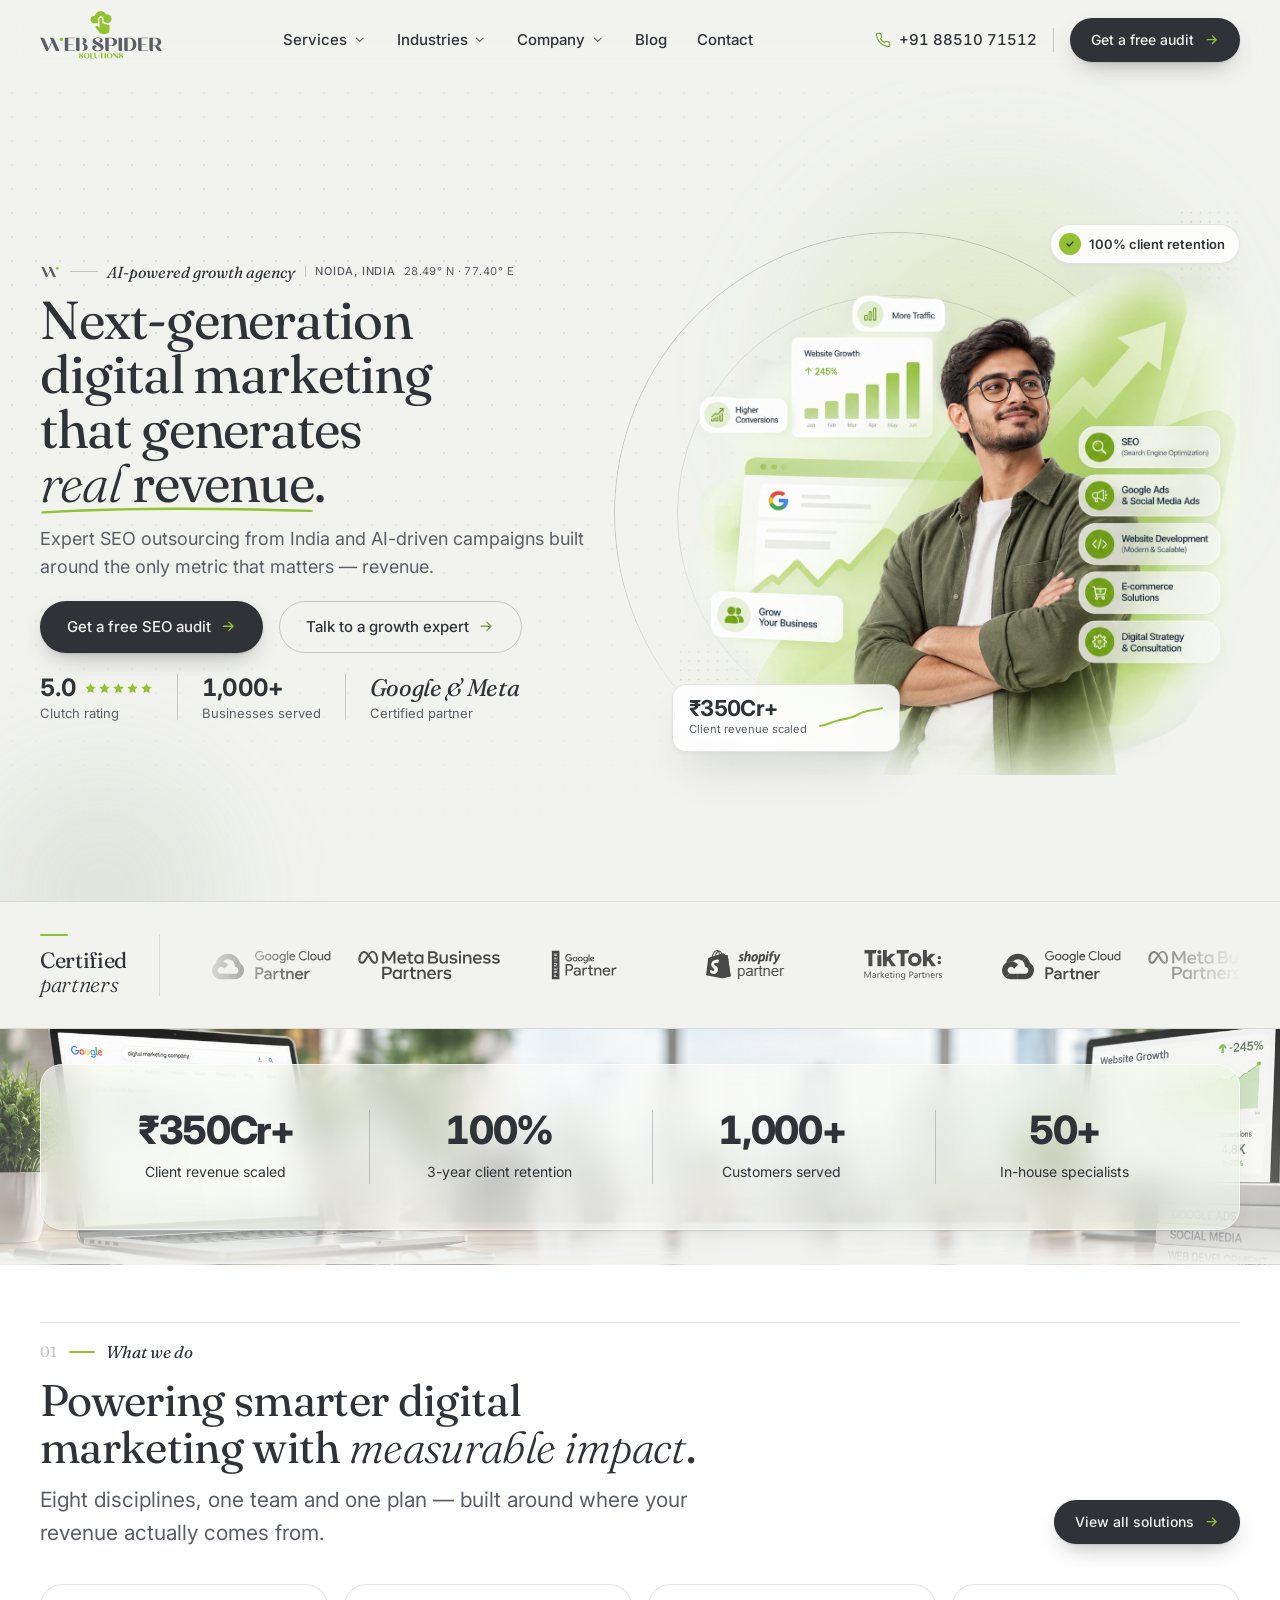
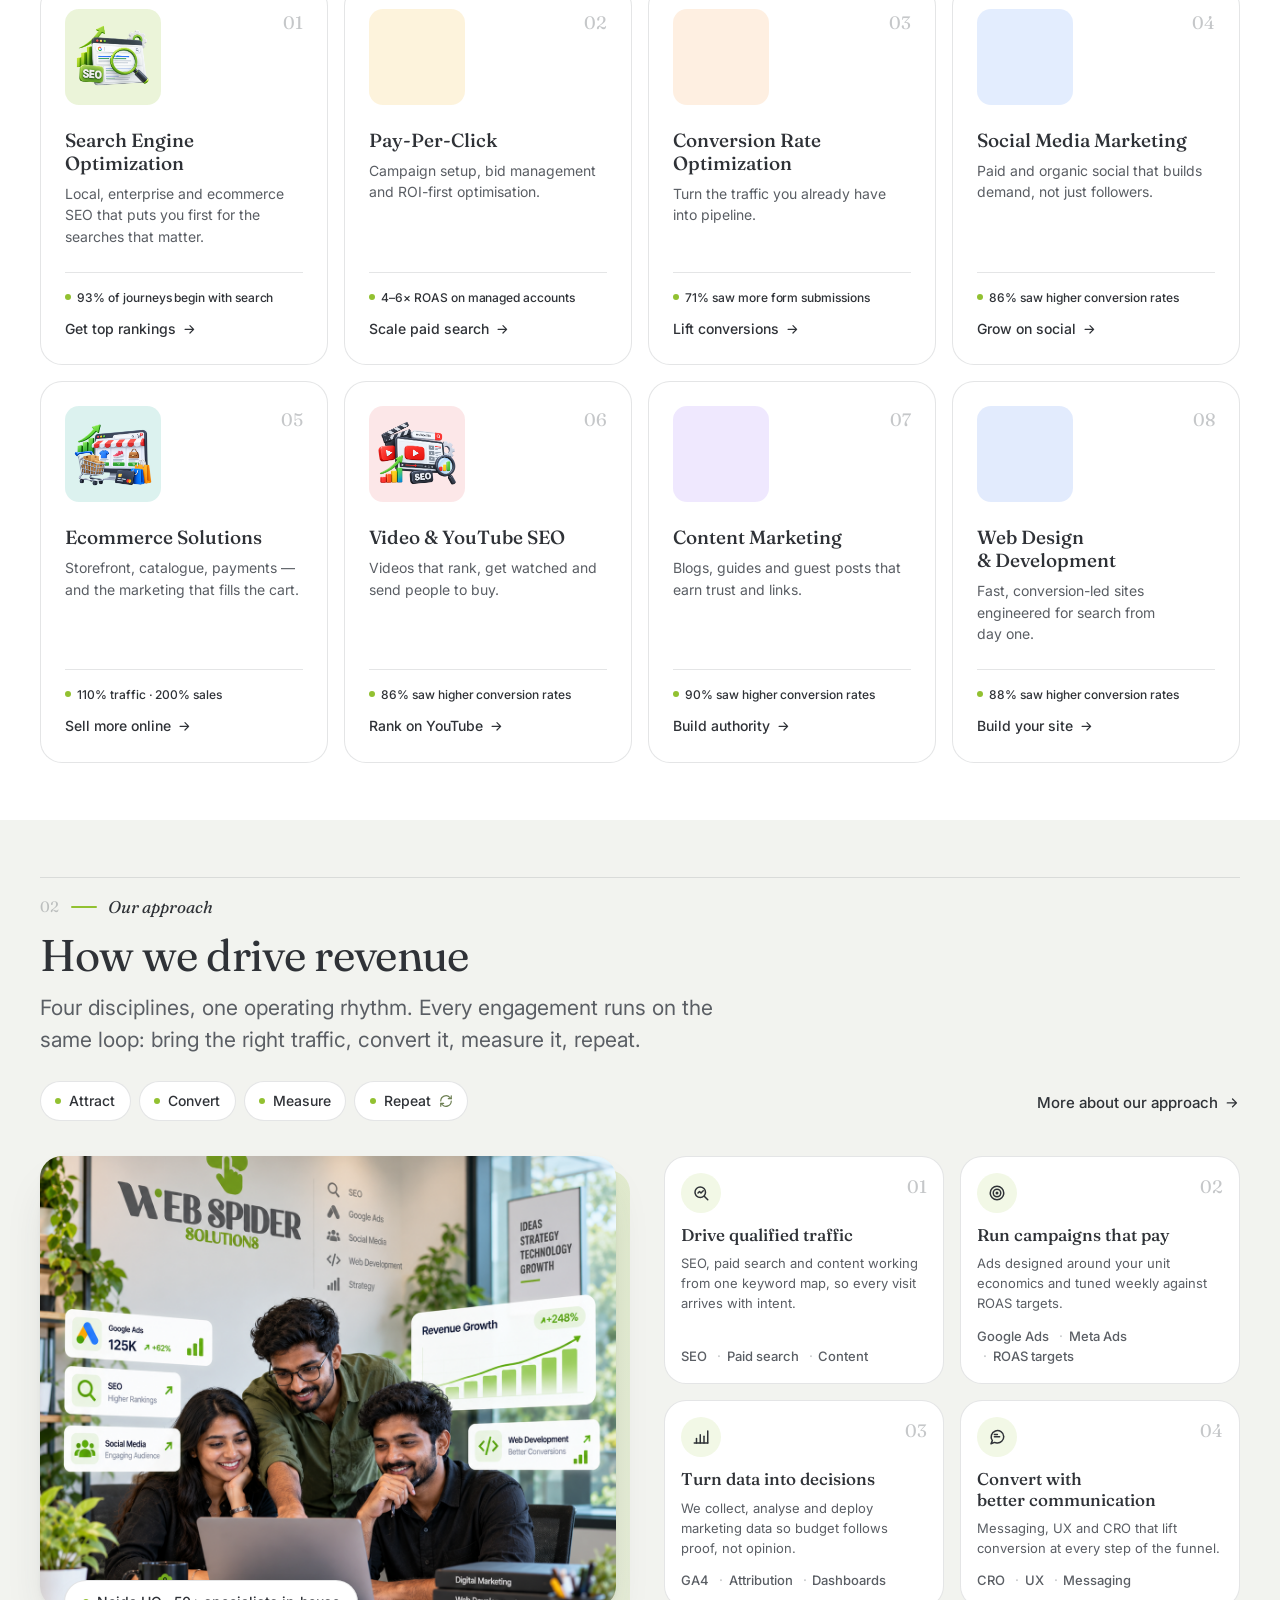
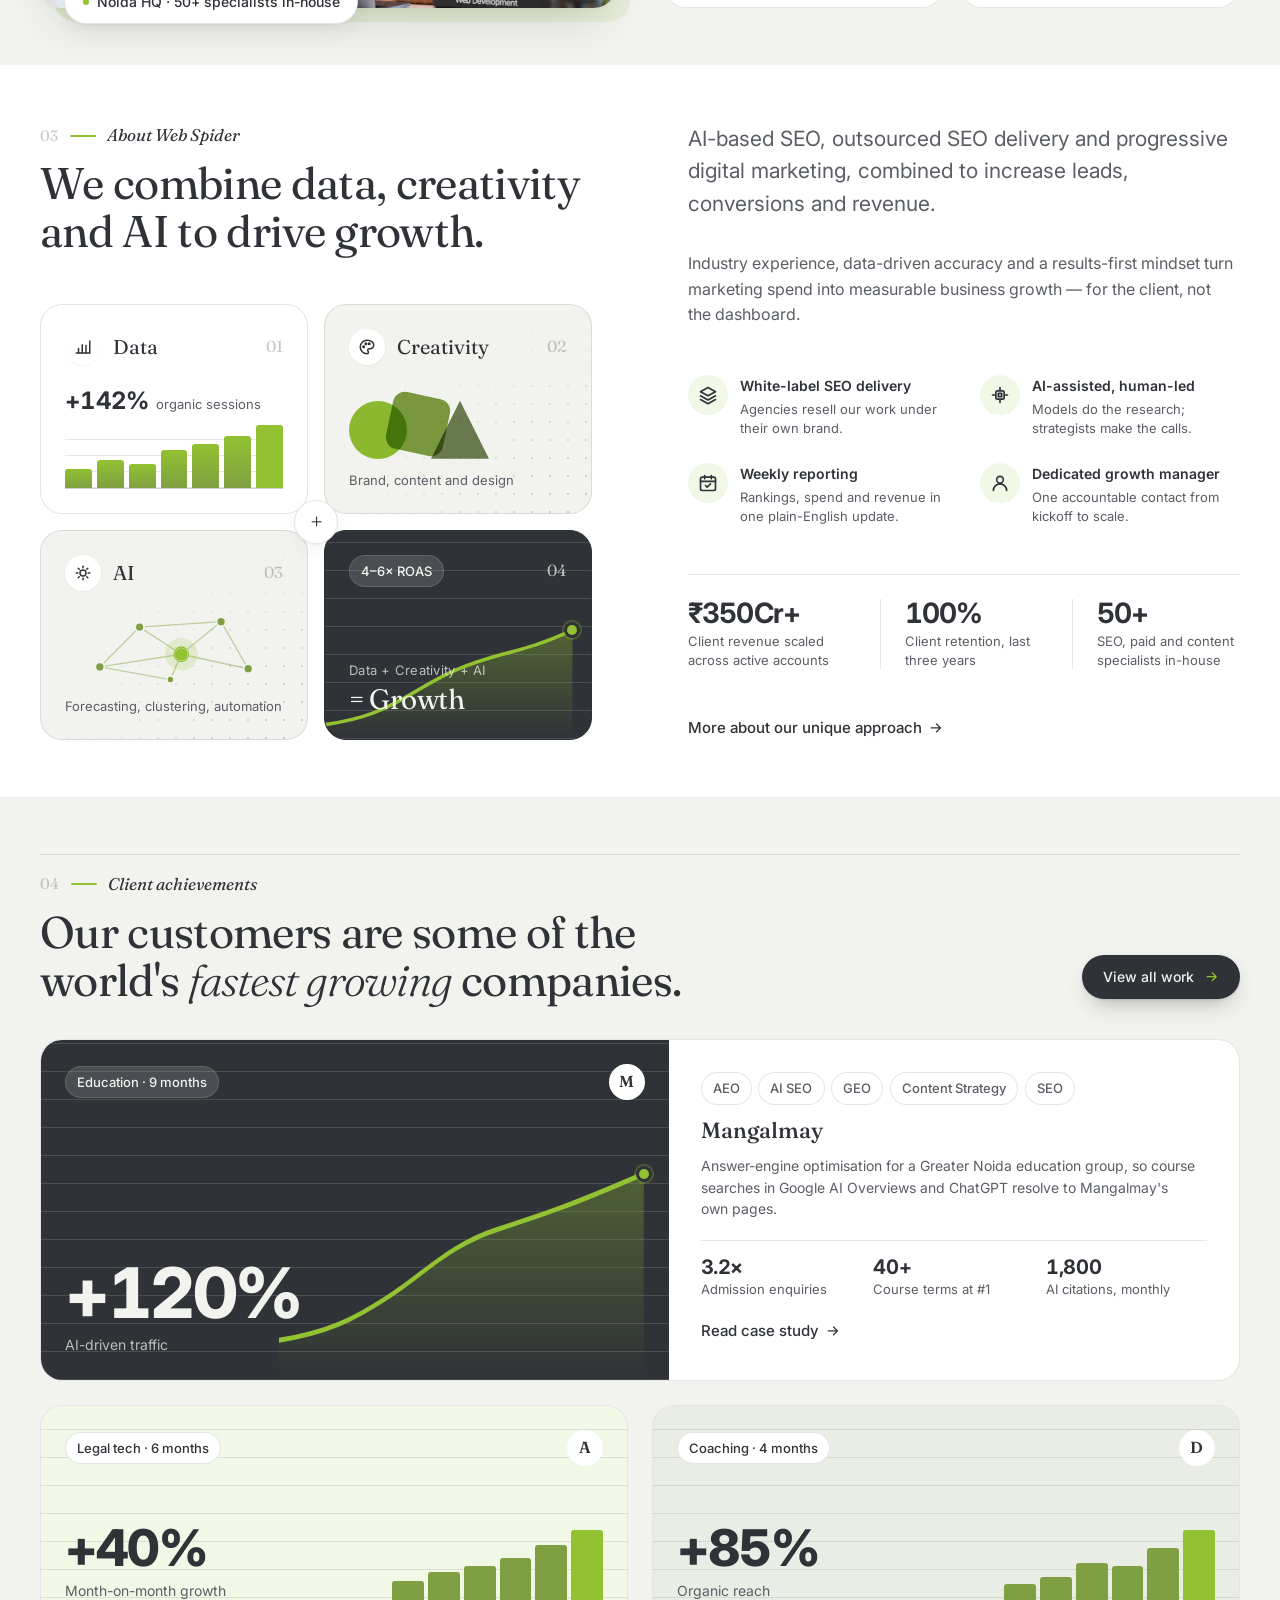
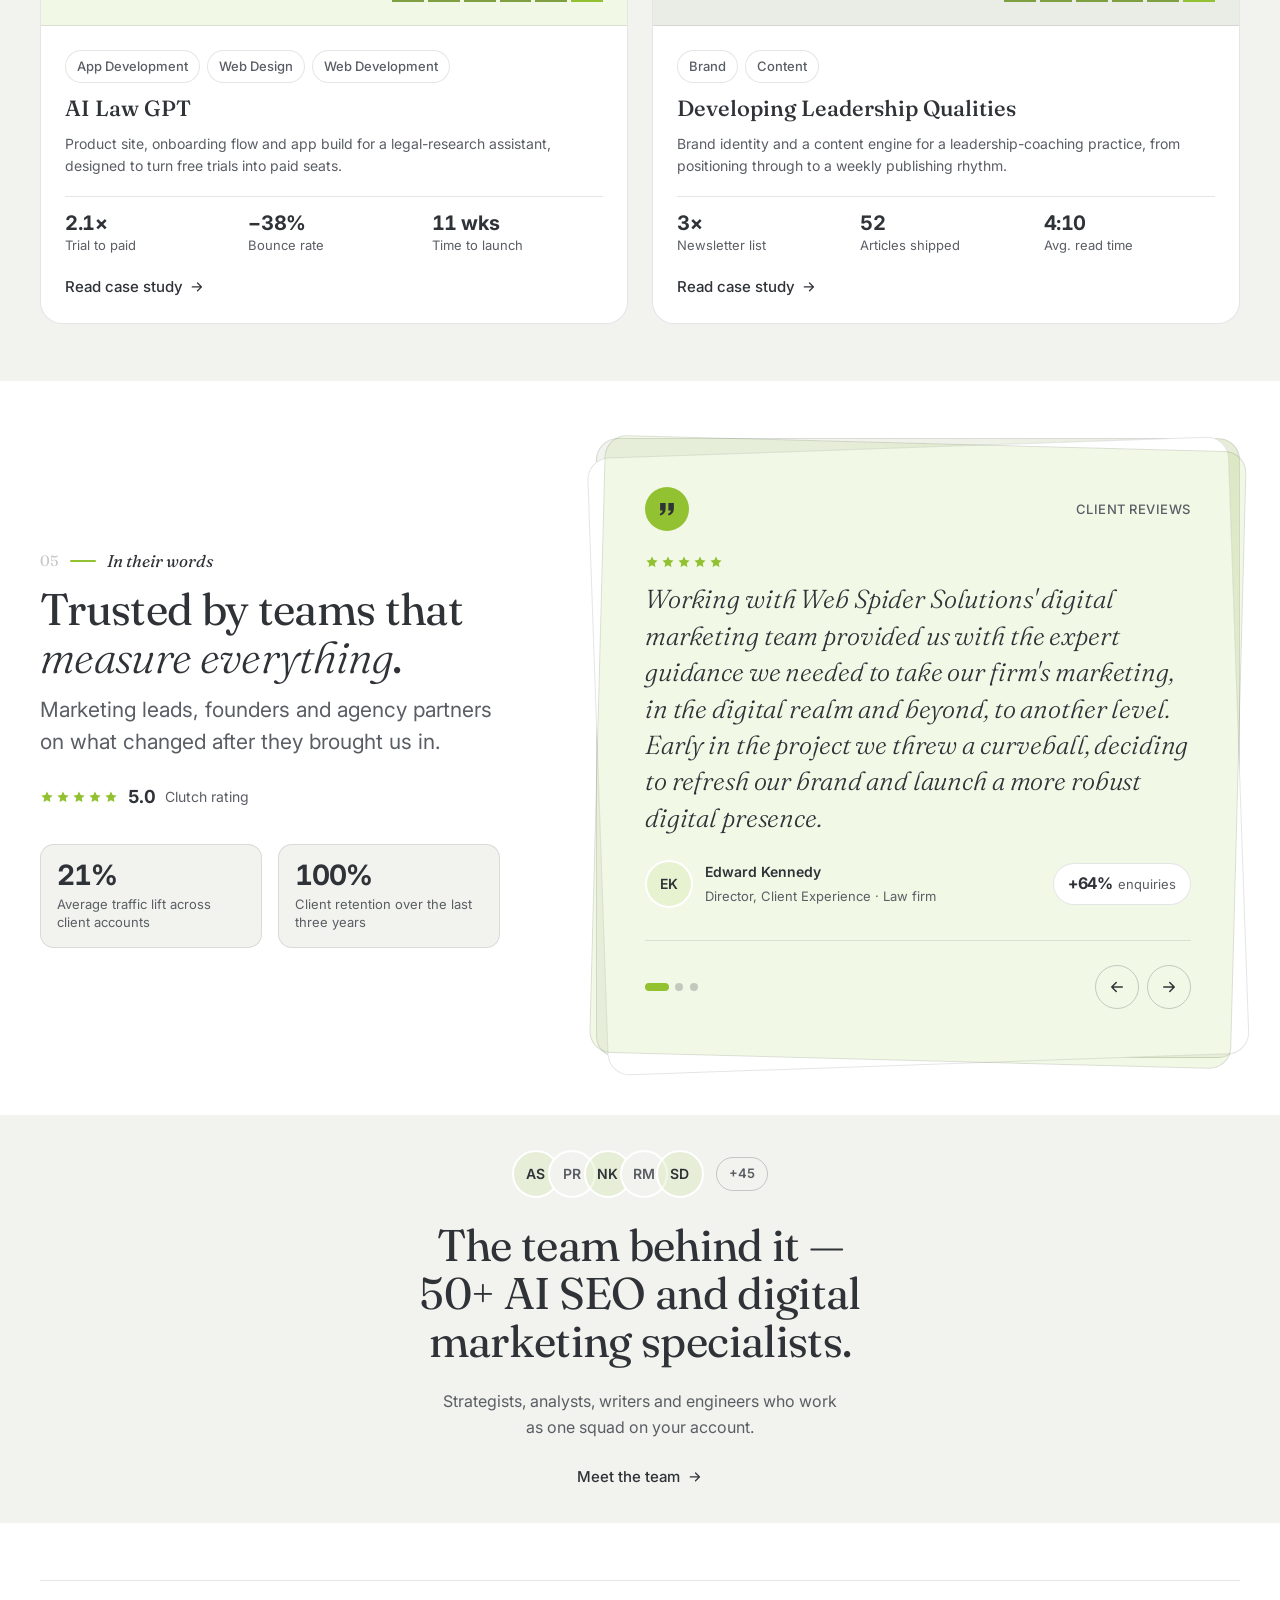
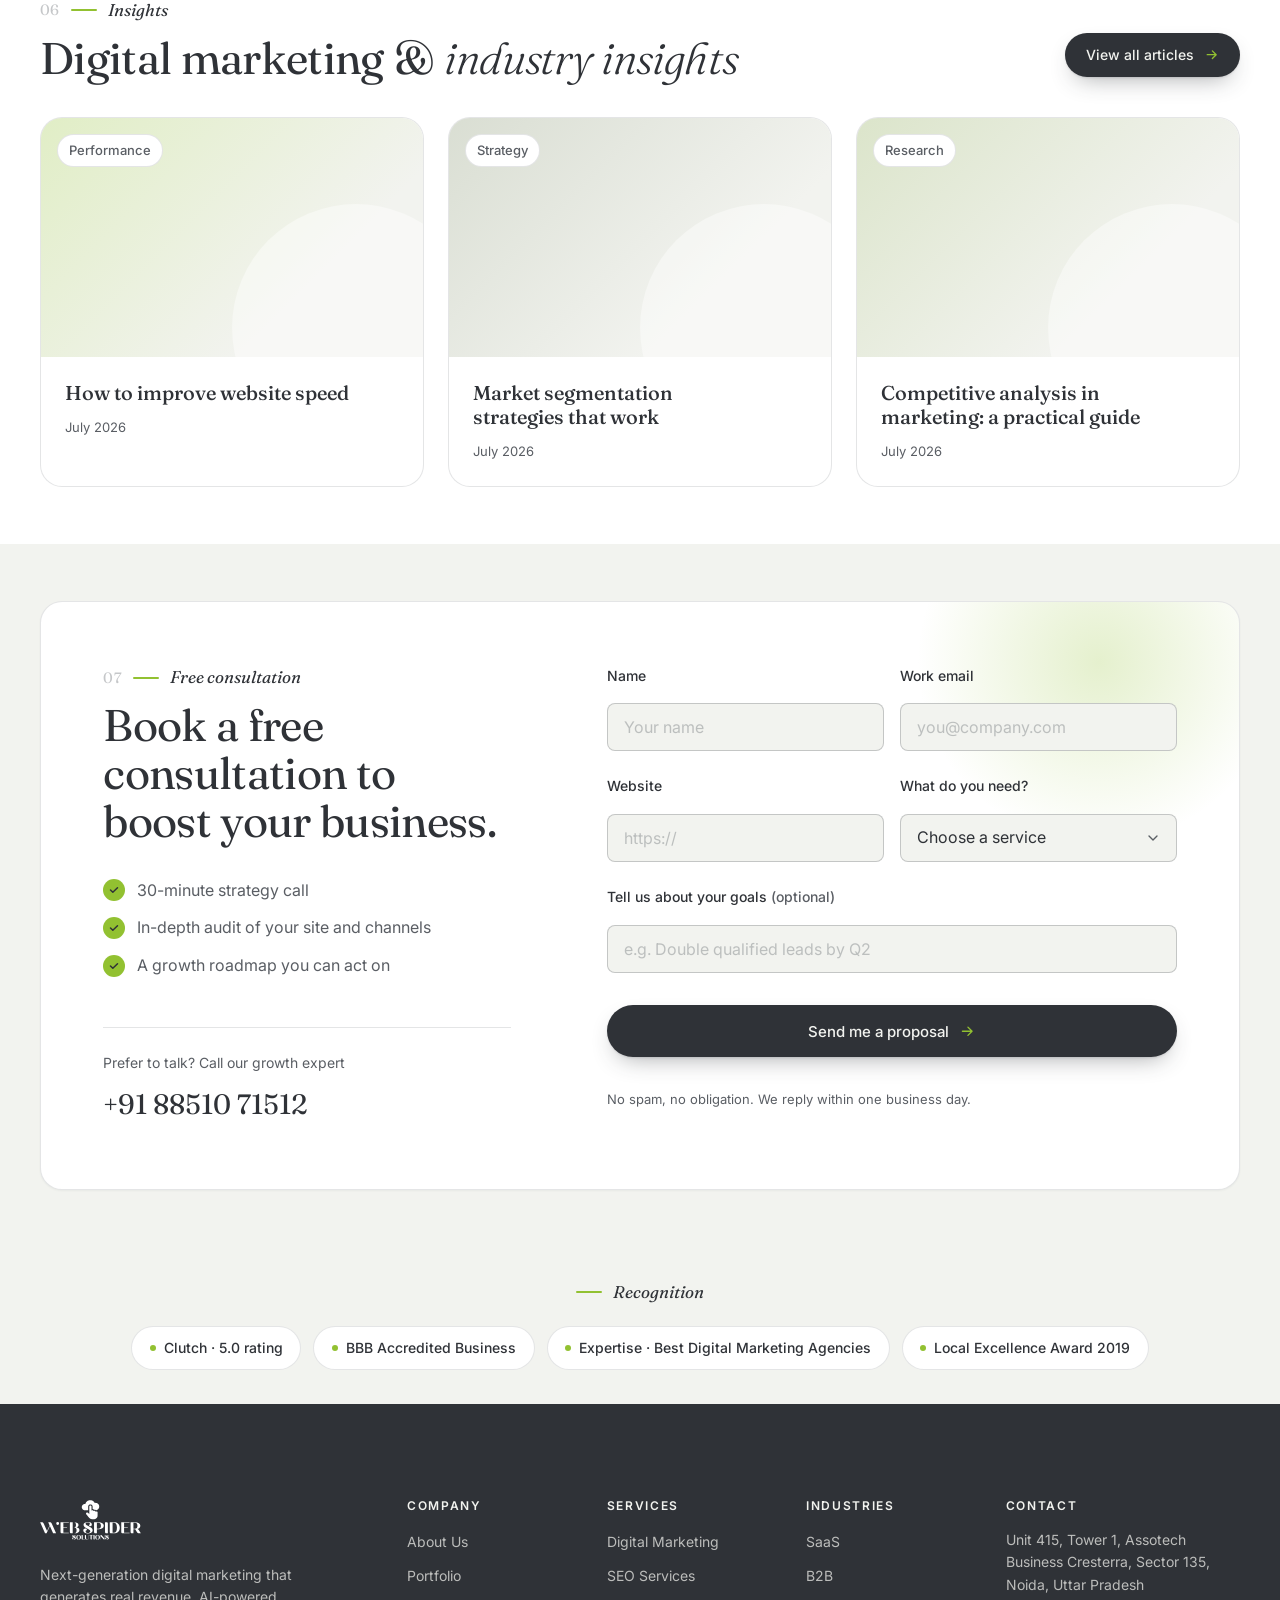
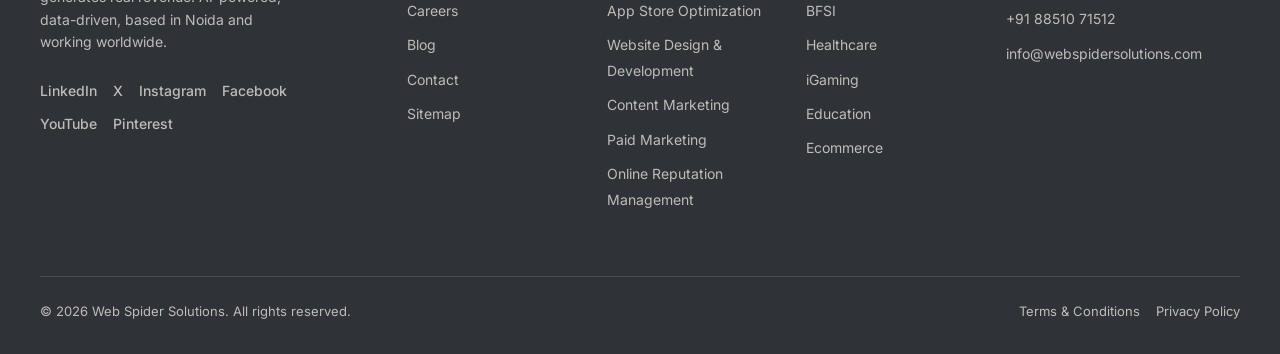
==== index.html @ edf44ae9 "Redesign the testimonials with a rating column and a stacked quote card Co-Authored-By: Claude Fable" ====
<!DOCTYPE html>
<html lang="en" class="no-js">
<head>
  <meta charset="utf-8">
  <meta name="viewport" content="width=device-width, initial-scale=1">
  <title>Web Spider Solutions — Next-Generation Digital Marketing That Generates Real Revenue</title>
  <meta name="description" content="AI-powered digital marketing agency in Noida, India. Enterprise SEO outsourcing, PPC, CRO and content marketing built to generate real revenue.">
  <meta name="theme-color" content="#f2f3ef">
  <link rel="icon" type="image/svg+xml" href="assets/img/favicon.svg">
  <link rel="icon" type="image/png" sizes="512x512" href="assets/img/logo/icon-512.png">
  <link rel="preconnect" href="https://fonts.googleapis.com">
  <link rel="preconnect" href="https://fonts.gstatic.com" crossorigin>
  <link href="https://fonts.googleapis.com/css2?family=Fraunces:ital,opsz,wght@0,9..144,300..600;1,9..144,300..600&family=Inter:wght@400;500;600;700;800&display=swap" rel="stylesheet">
  <link rel="stylesheet" href="assets/css/tokens.css">
  <link rel="stylesheet" href="assets/css/base.css">
  <link rel="stylesheet" href="assets/css/components.css">
  <link rel="stylesheet" href="assets/css/home.css">
  <script>document.documentElement.classList.remove('no-js');</script>
</head>
<body>
  <a class="skip-link" href="#main">Skip to content</a>

  <!-- ======================================================= Header -->
  <header class="site-header">
    <div class="container container--wide site-header__inner">
      <a class="site-header__logo" href="index.html" aria-label="Web Spider Solutions — home">
        <img src="assets/img/logo/logo-full-trimmed.svg" alt="Web Spider Solutions" width="122" height="48">
      </a>

      <nav class="site-nav" aria-label="Primary">
        <ul class="site-nav__list">
          <li class="site-nav__item has-menu has-menu--mega">
            <button class="site-nav__trigger" type="button" aria-expanded="false" aria-controls="menu-services">
              Services
              <svg viewBox="0 0 24 24" fill="none" stroke="currentColor" stroke-width="2" stroke-linecap="round" stroke-linejoin="round" aria-hidden="true"><path d="m6 9 6 6 6-6"/></svg>
            </button>
            <div class="menu menu--mega" id="menu-services">
              <div class="menu__panel">
                <div class="menu__grid">
                  <div class="menu__group">
                    <a class="menu__title" href="#">SEO Services</a>
                    <p class="menu__desc">Rank for the searches that turn into revenue.</p>
                    <ul>
                      <li><a href="#">Enterprise SEO</a></li>
                      <li><a href="#">Ecommerce SEO</a></li>
                      <li><a href="#">AI SEO &amp; GEO</a></li>
                      <li><a href="#">Local SEO</a></li>
                      <li><a href="#">Online Reputation Management</a></li>
                    </ul>
                  </div>
                  <div class="menu__group">
                    <a class="menu__title" href="#">Paid Marketing</a>
                    <p class="menu__desc">Campaigns tuned weekly against ROAS targets.</p>
                    <ul>
                      <li><a href="#">PPC Management</a></li>
                      <li><a href="#">Remarketing</a></li>
                      <li><a href="#">Mobile Ads</a></li>
                      <li><a href="#">Amazon Ads</a></li>
                    </ul>
                  </div>
                  <div class="menu__group">
                    <a class="menu__title" href="#">Digital Marketing</a>
                    <p class="menu__desc">Every channel, one growth plan.</p>
                    <ul>
                      <li><a href="#">Social Media Marketing</a></li>
                      <li><a href="#">YouTube Marketing</a></li>
                      <li><a href="#">Ecommerce Marketing</a></li>
                      <li><a href="#">Affiliate Marketing</a></li>
                      <li><a href="#">Email Marketing</a></li>
                    </ul>
                  </div>
                  <div class="menu__group">
                    <a class="menu__title" href="#">Content Marketing</a>
                    <p class="menu__desc">Content that earns trust, links and rankings.</p>
                    <ul>
                      <li><a href="#">Content Strategy</a></li>
                      <li><a href="#">Blog &amp; Guest Posting</a></li>
                      <li><a href="#">Infographics</a></li>
                    </ul>
                  </div>
                  <div class="menu__group">
                    <a class="menu__title" href="#">Design &amp; Development</a>
                    <p class="menu__desc">Fast, conversion-led sites and apps.</p>
                    <ul>
                      <li><a href="#">Website Design</a></li>
                      <li><a href="#">Web Development</a></li>
                      <li><a href="#">Ecommerce Development</a></li>
                      <li><a href="#">App Development</a></li>
                    </ul>
                  </div>
                  <div class="menu__group">
                    <a class="menu__title" href="#">App Marketing</a>
                    <p class="menu__desc">Get found and installed on the stores.</p>
                    <ul>
                      <li><a href="#">App Store Optimization</a></li>
                      <li><a href="#">App Install Campaigns</a></li>
                    </ul>
                  </div>
                </div>
              </div>
            </div>
          </li>

          <li class="site-nav__item has-menu">
            <button class="site-nav__trigger" type="button" aria-expanded="false" aria-controls="menu-industries">
              Industries
              <svg viewBox="0 0 24 24" fill="none" stroke="currentColor" stroke-width="2" stroke-linecap="round" stroke-linejoin="round" aria-hidden="true"><path d="m6 9 6 6 6-6"/></svg>
            </button>
            <div class="menu" id="menu-industries">
              <div class="menu__panel">
                <ul class="menu__list">
                  <li><a href="#">SaaS</a></li>
                  <li><a href="#">B2B</a></li>
                  <li><a href="#">BFSI</a></li>
                  <li><a href="#">Healthcare</a></li>
                  <li><a href="#">iGaming</a></li>
                  <li><a href="#">Education</a></li>
                  <li><a href="#">Law</a></li>
                </ul>
              </div>
            </div>
          </li>

          <li class="site-nav__item has-menu">
            <button class="site-nav__trigger" type="button" aria-expanded="false" aria-controls="menu-company">
              Company
              <svg viewBox="0 0 24 24" fill="none" stroke="currentColor" stroke-width="2" stroke-linecap="round" stroke-linejoin="round" aria-hidden="true"><path d="m6 9 6 6 6-6"/></svg>
            </button>
            <div class="menu" id="menu-company">
              <div class="menu__panel">
                <ul class="menu__list">
                  <li><a href="#">About Us</a></li>
                  <li><a href="#">Portfolio</a></li>
                  <li><a href="#">Careers</a></li>
                </ul>
              </div>
            </div>
          </li>

          <li class="site-nav__item"><a class="site-nav__link" href="#insights">Blog</a></li>
          <li class="site-nav__item"><a class="site-nav__link" href="#contact">Contact</a></li>
        </ul>
      </nav>

      <div class="site-header__actions">
        <a class="site-header__phone" href="tel:+918851071512">
          <svg viewBox="0 0 24 24" fill="none" stroke="currentColor" stroke-width="1.75" stroke-linecap="round" stroke-linejoin="round" aria-hidden="true"><path d="M22 16.92v3a2 2 0 0 1-2.18 2 19.79 19.79 0 0 1-8.63-3.07 19.5 19.5 0 0 1-6-6 19.79 19.79 0 0 1-3.07-8.67A2 2 0 0 1 4.11 2h3a2 2 0 0 1 2 1.72c.13.96.37 1.9.72 2.81a2 2 0 0 1-.45 2.11L8.09 9.91a16 16 0 0 0 6 6l1.27-1.27a2 2 0 0 1 2.11-.45c.91.35 1.85.59 2.81.72A2 2 0 0 1 22 16.92z"/></svg>
          <span>+91 88510 71512</span>
        </a>
        <a class="btn btn--primary btn--sm site-header__cta" href="#contact">
          Get a free audit
          <svg viewBox="0 0 24 24" fill="none" stroke="currentColor" stroke-width="2" stroke-linecap="round" stroke-linejoin="round" aria-hidden="true"><path d="M5 12h14M13 6l6 6-6 6"/></svg>
        </a>
        <button class="nav-toggle" type="button" aria-expanded="false" aria-controls="mobile-nav" aria-label="Open menu">
          <span class="nav-toggle__bar"></span>
          <span class="nav-toggle__bar"></span>
        </button>
      </div>
    </div>
  </header>

  <!-- Mobile navigation -->
  <div class="mobile-nav" id="mobile-nav" hidden>
    <div class="mobile-nav__backdrop" data-nav-close></div>
    <div class="mobile-nav__panel" role="dialog" aria-modal="true" aria-label="Menu">
      <div class="mobile-nav__head">
        <img src="assets/img/logo/logo-full-trimmed.svg" alt="Web Spider Solutions" width="101" height="40">
        <button class="icon-btn" type="button" aria-label="Close menu" data-nav-close>
          <svg viewBox="0 0 24 24" fill="none" stroke="currentColor" stroke-width="2" stroke-linecap="round" aria-hidden="true"><path d="M6 6l12 12M18 6 6 18"/></svg>
        </button>
      </div>
      <nav aria-label="Mobile">
        <details class="mobile-nav__group">
          <summary class="mobile-nav__summary">Services <svg viewBox="0 0 24 24" fill="none" stroke="currentColor" stroke-width="2" stroke-linecap="round" stroke-linejoin="round" aria-hidden="true"><path d="m6 9 6 6 6-6"/></svg></summary>
          <ul>
            <li><a href="#">SEO Services</a></li>
            <li><a href="#">Paid Marketing</a></li>
            <li><a href="#">Digital Marketing</a></li>
            <li><a href="#">Content Marketing</a></li>
            <li><a href="#">Design &amp; Development</a></li>
            <li><a href="#">App Marketing</a></li>
          </ul>
        </details>
        <details class="mobile-nav__group">
          <summary class="mobile-nav__summary">Industries <svg viewBox="0 0 24 24" fill="none" stroke="currentColor" stroke-width="2" stroke-linecap="round" stroke-linejoin="round" aria-hidden="true"><path d="m6 9 6 6 6-6"/></svg></summary>
          <ul>
            <li><a href="#">SaaS</a></li>
            <li><a href="#">B2B</a></li>
            <li><a href="#">BFSI</a></li>
            <li><a href="#">Healthcare</a></li>
            <li><a href="#">iGaming</a></li>
            <li><a href="#">Education</a></li>
            <li><a href="#">Law</a></li>
          </ul>
        </details>
        <details class="mobile-nav__group">
          <summary class="mobile-nav__summary">Company <svg viewBox="0 0 24 24" fill="none" stroke="currentColor" stroke-width="2" stroke-linecap="round" stroke-linejoin="round" aria-hidden="true"><path d="m6 9 6 6 6-6"/></svg></summary>
          <ul>
            <li><a href="#">About Us</a></li>
            <li><a href="#">Portfolio</a></li>
            <li><a href="#">Careers</a></li>
          </ul>
        </details>
        <a class="mobile-nav__link" href="#insights" data-nav-close>Blog</a>
        <a class="mobile-nav__link" href="#contact" data-nav-close>Contact</a>
      </nav>
      <div class="mobile-nav__foot">
        <a class="btn btn--primary btn--block" href="#contact" data-nav-close>
          Get a free audit
          <svg viewBox="0 0 24 24" fill="none" stroke="currentColor" stroke-width="2" stroke-linecap="round" stroke-linejoin="round" aria-hidden="true"><path d="M5 12h14M13 6l6 6-6 6"/></svg>
        </a>
        <a class="mobile-nav__phone" href="tel:+918851071512">+91 88510 71512</a>
      </div>
    </div>
  </div>

  <main id="main">

    <!-- ======================================================= Hero -->
    <section class="hero" aria-labelledby="hero-title">
      <div class="hero__bg" aria-hidden="true">
        <span class="hero__glow hero__glow--a"></span>
        <span class="hero__glow hero__glow--b"></span>
        <span class="hero__ring"></span>
      </div>

      <div class="container hero__grid">
        <div class="hero__content">
          <p class="hero__dateline reveal">
            <img class="hero__dateline-mark" src="assets/img/favicon.svg" alt="" width="20" height="20">
            <span class="hero__dateline-rule" aria-hidden="true"></span>
            <em>AI-powered growth agency</em>
            <span class="hero__dateline-meta">Noida, India <span class="hero__dateline-coords">28.49° N · 77.40° E</span></span>
          </p>
          <h1 class="hero__title reveal" id="hero-title" style="--i: 1">Next-generation digital marketing that generates <span class="hero__hl"><em>real</em> revenue<svg class="hero__underline" viewBox="0 0 220 14" preserveAspectRatio="none" aria-hidden="true"><path d="M3 10.5 C 60 3, 130 2.5, 217 8" fill="none" stroke="currentColor" stroke-width="4" stroke-linecap="round"/></svg></span>.</h1>
          <p class="lead hero__lead reveal" style="--i: 2">Expert SEO outsourcing from India and AI-driven campaigns built around the only metric that matters — revenue.</p>
          <div class="hero__actions reveal" style="--i: 3">
            <a class="btn btn--primary" href="#contact">
              Get a free SEO audit
              <svg viewBox="0 0 24 24" fill="none" stroke="currentColor" stroke-width="2" stroke-linecap="round" stroke-linejoin="round" aria-hidden="true"><path d="M5 12h14M13 6l6 6-6 6"/></svg>
            </a>
            <a class="btn btn--ghost" href="tel:+918851071512">
              Talk to a growth expert
              <svg viewBox="0 0 24 24" fill="none" stroke="currentColor" stroke-width="2" stroke-linecap="round" stroke-linejoin="round" aria-hidden="true"><path d="M5 12h14M13 6l6 6-6 6"/></svg>
            </a>
          </div>
          <dl class="hero__proof reveal" style="--i: 4">
            <div class="hero__proof-item">
              <dd>
                <span class="hero__proof-value">5.0</span>
                <span class="hero__stars" role="img" aria-label="Five out of five stars">
                  <svg viewBox="0 0 24 24" aria-hidden="true"><path d="M12 2.5l2.9 6 6.6.9-4.8 4.6 1.2 6.5L12 17.4l-5.9 3.1 1.2-6.5L2.5 9.4l6.6-.9z"/></svg>
                  <svg viewBox="0 0 24 24" aria-hidden="true"><path d="M12 2.5l2.9 6 6.6.9-4.8 4.6 1.2 6.5L12 17.4l-5.9 3.1 1.2-6.5L2.5 9.4l6.6-.9z"/></svg>
                  <svg viewBox="0 0 24 24" aria-hidden="true"><path d="M12 2.5l2.9 6 6.6.9-4.8 4.6 1.2 6.5L12 17.4l-5.9 3.1 1.2-6.5L2.5 9.4l6.6-.9z"/></svg>
                  <svg viewBox="0 0 24 24" aria-hidden="true"><path d="M12 2.5l2.9 6 6.6.9-4.8 4.6 1.2 6.5L12 17.4l-5.9 3.1 1.2-6.5L2.5 9.4l6.6-.9z"/></svg>
                  <svg viewBox="0 0 24 24" aria-hidden="true"><path d="M12 2.5l2.9 6 6.6.9-4.8 4.6 1.2 6.5L12 17.4l-5.9 3.1 1.2-6.5L2.5 9.4l6.6-.9z"/></svg>
                </span>
              </dd>
              <dt>Clutch rating</dt>
            </div>
            <div class="hero__proof-item">
              <dd><span class="hero__proof-value">1,000+</span></dd>
              <dt>Businesses served</dt>
            </div>
            <div class="hero__proof-item">
              <dd><span class="hero__proof-value hero__proof-value--text">Google &amp; Meta</span></dd>
              <dt>Certified partner</dt>
            </div>
          </dl>
        </div>

        <div class="hero__visual reveal" style="--i: 2">
          <div class="hero__stage">
            <img class="hero__image" src="assets/img/home/hero/hero-right-image.png" alt="A marketing specialist in front of growth charts and service cards: SEO, Google and social ads, website development, ecommerce and digital strategy" width="1254" height="1254" fetchpriority="high" decoding="async">
            <div class="hero__card hero__card--a" aria-hidden="true">
              <span class="hero__card-value">₹350Cr+</span>
              <span class="hero__card-label">Client revenue scaled</span>
              <svg class="hero__card-spark" viewBox="0 0 80 24" preserveAspectRatio="none"><path d="M1 20 C 12 19, 18 15, 26 14 S 42 12, 50 8 S 66 5, 79 2" fill="none" stroke="currentColor" stroke-width="2" stroke-linecap="round"/></svg>
            </div>
            <div class="hero__card hero__card--b" aria-hidden="true">
              <span class="hero__card-check"><svg viewBox="0 0 24 24" fill="none" stroke="currentColor" stroke-width="2.5" stroke-linecap="round" stroke-linejoin="round"><path d="m6 12 4 4 8-8"/></svg></span>
              <span>100% client retention</span>
            </div>
          </div>
        </div>
      </div>
    </section>

    <!-- ======================================================= Partners -->
    <section class="partners" aria-label="Certified partners">
      <div class="container partners__inner">
        <p class="partners__label">
          <span class="partners__rule" aria-hidden="true"></span>
          <span class="partners__title">Certified<br><em>partners</em></span>
        </p>
        <div class="marquee">
          <div class="marquee__track">
            <div class="marquee__item"><img class="partner-logo" src="assets/img/brands-logos/google-cloud-partner.png" alt="Google Cloud Partner" width="119" height="29" loading="lazy" decoding="async"></div>
            <div class="marquee__item"><img class="partner-logo" src="assets/img/brands-logos/meta-business-partner.png" alt="Meta Business Partners" width="142" height="30" loading="lazy" decoding="async"></div>
            <div class="marquee__item"><img class="partner-logo" src="assets/img/brands-logos/google-partner.png" alt="Google Partner" width="73" height="30" loading="lazy" decoding="async"></div>
            <div class="marquee__item"><img class="partner-logo" src="assets/img/brands-logos/shopify-partner.png" alt="Shopify Partner" width="79" height="30" loading="lazy" decoding="async"></div>
            <div class="marquee__item"><img class="partner-logo" src="assets/img/brands-logos/tiktok-partner.png" alt="TikTok Marketing Partner" width="78" height="30" loading="lazy" decoding="async"></div>
            <div class="marquee__item" aria-hidden="true"><img class="partner-logo" src="assets/img/brands-logos/google-cloud-partner.png" alt="" width="119" height="29" loading="lazy" decoding="async"></div>
            <div class="marquee__item" aria-hidden="true"><img class="partner-logo" src="assets/img/brands-logos/meta-business-partner.png" alt="" width="142" height="30" loading="lazy" decoding="async"></div>
            <div class="marquee__item" aria-hidden="true"><img class="partner-logo" src="assets/img/brands-logos/google-partner.png" alt="" width="73" height="30" loading="lazy" decoding="async"></div>
            <div class="marquee__item" aria-hidden="true"><img class="partner-logo" src="assets/img/brands-logos/shopify-partner.png" alt="" width="79" height="30" loading="lazy" decoding="async"></div>
            <div class="marquee__item" aria-hidden="true"><img class="partner-logo" src="assets/img/brands-logos/tiktok-partner.png" alt="" width="78" height="30" loading="lazy" decoding="async"></div>
            <div class="marquee__item" aria-hidden="true"><img class="partner-logo" src="assets/img/brands-logos/google-cloud-partner.png" alt="" width="119" height="29" loading="lazy" decoding="async"></div>
            <div class="marquee__item" aria-hidden="true"><img class="partner-logo" src="assets/img/brands-logos/meta-business-partner.png" alt="" width="142" height="30" loading="lazy" decoding="async"></div>
            <div class="marquee__item" aria-hidden="true"><img class="partner-logo" src="assets/img/brands-logos/google-partner.png" alt="" width="73" height="30" loading="lazy" decoding="async"></div>
            <div class="marquee__item" aria-hidden="true"><img class="partner-logo" src="assets/img/brands-logos/shopify-partner.png" alt="" width="79" height="30" loading="lazy" decoding="async"></div>
            <div class="marquee__item" aria-hidden="true"><img class="partner-logo" src="assets/img/brands-logos/tiktok-partner.png" alt="" width="78" height="30" loading="lazy" decoding="async"></div>
          </div>
        </div>
      </div>
    </section>

    <!-- ======================================================= Stats -->
    <section class="section section--tight stats" aria-label="Results at a glance">
      <div class="container">
        <ul class="stats__grid">
          <li class="stat reveal">
            <span class="stat__value" data-count="350" data-prefix="₹" data-suffix="Cr+">₹350Cr+</span>
            <span class="stat__label">Client revenue scaled</span>
          </li>
          <li class="stat reveal" style="--i: 1">
            <span class="stat__value" data-count="100" data-suffix="%">100%</span>
            <span class="stat__label">3-year client retention</span>
          </li>
          <li class="stat reveal" style="--i: 2">
            <span class="stat__value" data-count="1000" data-suffix="+">1,000+</span>
            <span class="stat__label">Customers served</span>
          </li>
          <li class="stat reveal" style="--i: 3">
            <span class="stat__value" data-count="50" data-suffix="+">50+</span>
            <span class="stat__label">In-house specialists</span>
          </li>
        </ul>
      </div>
    </section>

    <!-- ======================================================= Services -->
    <section class="section section--white services" id="services" aria-labelledby="services-title">
      <div class="container">
        <div class="section__head reveal">
          <div>
            <p class="eyebrow"><span class="eyebrow__num">01</span>What we do</p>
            <h2 class="section__title" id="services-title">Powering smarter digital marketing with <em>measurable impact</em>.</h2>
            <p class="lead section__lead">Eight disciplines, one team and one plan — built around where your revenue actually comes from.</p>
          </div>
          <a class="btn btn--primary btn--sm" href="#">
            View all solutions
            <svg viewBox="0 0 24 24" fill="none" stroke="currentColor" stroke-width="2" stroke-linecap="round" stroke-linejoin="round" aria-hidden="true"><path d="M5 12h14M13 6l6 6-6 6"/></svg>
          </a>
        </div>

        <ul class="services__grid">
          <li class="card card--hover service-card reveal" style="--tile: rgba(146, 193, 49, 0.18)">
            <div class="service-card__top">
              <span class="service-card__index">01</span>
              <img class="service-card__icon" src="assets/img/home/what-we-do/icons/search-engine-optimization.png" alt="" width="1254" height="1254" loading="lazy" decoding="async">
            </div>
            <h3 class="service-card__title">Search Engine Optimization</h3>
            <p class="service-card__text">Local, enterprise and ecommerce SEO that puts you first for the searches that matter.</p>
            <p class="service-card__stat">93% of journeys begin with search</p>
            <a class="link-arrow service-card__link" href="#"><span>Get top rankings</span><svg viewBox="0 0 24 24" fill="none" stroke="currentColor" stroke-width="2" stroke-linecap="round" stroke-linejoin="round" aria-hidden="true"><path d="M5 12h14M13 6l6 6-6 6"/></svg></a>
          </li>
          <li class="card card--hover service-card reveal" style="--tile: rgba(240, 180, 41, 0.16); --i: 1">
            <div class="service-card__top">
              <span class="service-card__index">02</span>
              <img class="service-card__icon" src="assets/img/home/what-we-do/icons/pay-per-click.png" alt="" width="1254" height="1254" loading="lazy" decoding="async">
            </div>
            <h3 class="service-card__title">Pay-Per-Click</h3>
            <p class="service-card__text">Campaign setup, bid management and ROI-first optimisation.</p>
            <p class="service-card__stat">4–6× ROAS on managed accounts</p>
            <a class="link-arrow service-card__link" href="#"><span>Scale paid search</span><svg viewBox="0 0 24 24" fill="none" stroke="currentColor" stroke-width="2" stroke-linecap="round" stroke-linejoin="round" aria-hidden="true"><path d="M5 12h14M13 6l6 6-6 6"/></svg></a>
          </li>
          <li class="card card--hover service-card reveal" style="--tile: rgba(243, 146, 55, 0.15); --i: 2">
            <div class="service-card__top">
              <span class="service-card__index">03</span>
              <img class="service-card__icon" src="assets/img/home/what-we-do/icons/conversion-rate-optimization.png" alt="" width="1254" height="1254" loading="lazy" decoding="async">
            </div>
            <h3 class="service-card__title">Conversion Rate Optimization</h3>
            <p class="service-card__text">Turn the traffic you already have into pipeline.</p>
            <p class="service-card__stat">71% saw more form submissions</p>
            <a class="link-arrow service-card__link" href="#"><span>Lift conversions</span><svg viewBox="0 0 24 24" fill="none" stroke="currentColor" stroke-width="2" stroke-linecap="round" stroke-linejoin="round" aria-hidden="true"><path d="M5 12h14M13 6l6 6-6 6"/></svg></a>
          </li>
          <li class="card card--hover service-card reveal" style="--tile: rgba(59, 130, 246, 0.14); --i: 3">
            <div class="service-card__top">
              <span class="service-card__index">04</span>
              <img class="service-card__icon" src="assets/img/home/what-we-do/icons/social-media-marketing.png" alt="" width="1254" height="1254" loading="lazy" decoding="async">
            </div>
            <h3 class="service-card__title">Social Media Marketing</h3>
            <p class="service-card__text">Paid and organic social that builds demand, not just followers.</p>
            <p class="service-card__stat">86% saw higher conversion rates</p>
            <a class="link-arrow service-card__link" href="#"><span>Grow on social</span><svg viewBox="0 0 24 24" fill="none" stroke="currentColor" stroke-width="2" stroke-linecap="round" stroke-linejoin="round" aria-hidden="true"><path d="M5 12h14M13 6l6 6-6 6"/></svg></a>
          </li>
          <li class="card card--hover service-card reveal" style="--tile: rgba(20, 166, 150, 0.15)">
            <div class="service-card__top">
              <span class="service-card__index">05</span>
              <img class="service-card__icon" src="assets/img/home/what-we-do/icons/ecommerce-solutions.png" alt="" width="1254" height="1254" loading="lazy" decoding="async">
            </div>
            <h3 class="service-card__title">Ecommerce Solutions</h3>
            <p class="service-card__text">Storefront, catalogue, payments — and the marketing that fills the cart.</p>
            <p class="service-card__stat">110% traffic · 200% sales</p>
            <a class="link-arrow service-card__link" href="#"><span>Sell more online</span><svg viewBox="0 0 24 24" fill="none" stroke="currentColor" stroke-width="2" stroke-linecap="round" stroke-linejoin="round" aria-hidden="true"><path d="M5 12h14M13 6l6 6-6 6"/></svg></a>
          </li>
          <li class="card card--hover service-card reveal" style="--tile: rgba(229, 72, 77, 0.13); --i: 1">
            <div class="service-card__top">
              <span class="service-card__index">06</span>
              <img class="service-card__icon" src="assets/img/home/what-we-do/icons/video-youtube-seo.png" alt="" width="1254" height="1254" loading="lazy" decoding="async">
            </div>
            <h3 class="service-card__title">Video &amp; YouTube SEO</h3>
            <p class="service-card__text">Videos that rank, get watched and send people to buy.</p>
            <p class="service-card__stat">86% saw higher conversion rates</p>
            <a class="link-arrow service-card__link" href="#"><span>Rank on YouTube</span><svg viewBox="0 0 24 24" fill="none" stroke="currentColor" stroke-width="2" stroke-linecap="round" stroke-linejoin="round" aria-hidden="true"><path d="M5 12h14M13 6l6 6-6 6"/></svg></a>
          </li>
          <li class="card card--hover service-card reveal" style="--tile: rgba(139, 92, 246, 0.14); --i: 2">
            <div class="service-card__top">
              <span class="service-card__index">07</span>
              <img class="service-card__icon" src="assets/img/home/what-we-do/icons/content-marketing.png" alt="" width="1254" height="1254" loading="lazy" decoding="async">
            </div>
            <h3 class="service-card__title">Content Marketing</h3>
            <p class="service-card__text">Blogs, guides and guest posts that earn trust and links.</p>
            <p class="service-card__stat">90% saw higher conversion rates</p>
            <a class="link-arrow service-card__link" href="#"><span>Build authority</span><svg viewBox="0 0 24 24" fill="none" stroke="currentColor" stroke-width="2" stroke-linecap="round" stroke-linejoin="round" aria-hidden="true"><path d="M5 12h14M13 6l6 6-6 6"/></svg></a>
          </li>
          <li class="card card--hover service-card reveal" style="--tile: rgba(37, 99, 235, 0.13); --i: 3">
            <div class="service-card__top">
              <span class="service-card__index">08</span>
              <img class="service-card__icon" src="assets/img/home/what-we-do/icons/web-design-development.png" alt="" width="1254" height="1254" loading="lazy" decoding="async">
            </div>
            <h3 class="service-card__title">Web Design &amp; Development</h3>
            <p class="service-card__text">Fast, conversion-led sites engineered for search from day one.</p>
            <p class="service-card__stat">88% saw higher conversion rates</p>
            <a class="link-arrow service-card__link" href="#"><span>Build your site</span><svg viewBox="0 0 24 24" fill="none" stroke="currentColor" stroke-width="2" stroke-linecap="round" stroke-linejoin="round" aria-hidden="true"><path d="M5 12h14M13 6l6 6-6 6"/></svg></a>
          </li>
        </ul>
      </div>
    </section>

    <!-- ======================================================= Approach -->
    <section class="section approach" id="approach" aria-labelledby="approach-title">
      <div class="container">
        <div class="section__head reveal">
          <div>
            <p class="eyebrow"><span class="eyebrow__num">02</span>Our approach</p>
            <h2 class="section__title" id="approach-title">How we drive revenue</h2>
            <p class="lead section__lead">Four disciplines, one operating rhythm. Every engagement runs on the same loop: bring the right traffic, convert it, measure it, repeat.</p>
            <ol class="approach__loop" aria-label="The operating loop">
              <li>Attract</li>
              <li>Convert</li>
              <li>Measure</li>
              <li>
                Repeat
                <svg viewBox="0 0 24 24" fill="none" stroke="currentColor" stroke-width="2" stroke-linecap="round" stroke-linejoin="round" aria-hidden="true"><path d="M3 12a9 9 0 0 1 15.5-6.3L21 8"/><path d="M21 3v5h-5"/><path d="M21 12a9 9 0 0 1-15.5 6.3L3 16"/><path d="M3 21v-5h5"/></svg>
              </li>
            </ol>
          </div>
          <a class="link-arrow" href="#">
            <span>More about our approach</span>
            <svg viewBox="0 0 24 24" fill="none" stroke="currentColor" stroke-width="2" stroke-linecap="round" stroke-linejoin="round" aria-hidden="true"><path d="M5 12h14M13 6l6 6-6 6"/></svg>
          </a>
        </div>

        <div class="approach__grid">
          <div class="approach__visual reveal">
            <img src="assets/img/home/how-we-drive-revenue/left-col-image.png" alt="The Web Spider Solutions team reviewing campaign dashboards for revenue growth, SEO rankings and paid media performance" width="1254" height="1254" loading="lazy" decoding="async">
            <p class="badge approach__badge">Noida HQ · 50+ specialists in-house</p>
          </div>

          <ol class="approach__list">
            <li class="card card--hover step reveal">
              <div class="step__top">
                <span class="icon-circle step__icon" aria-hidden="true">
                  <svg viewBox="0 0 24 24" fill="none" stroke="currentColor" stroke-width="2" stroke-linecap="round" stroke-linejoin="round"><circle cx="11" cy="11" r="7"/><path d="m21 21-4.3-4.3"/><path d="m8 12 2-2 2 2 3-3"/></svg>
                </span>
                <span class="step__num" aria-hidden="true">01</span>
              </div>
              <h3 class="step__title">Drive qualified traffic</h3>
              <p class="step__text">SEO, paid search and content working from one keyword map, so every visit arrives with intent.</p>
              <ul class="tags step__tags" aria-label="Disciplines">
                <li class="tag">SEO</li>
                <li class="tag">Paid search</li>
                <li class="tag">Content</li>
              </ul>
            </li>
            <li class="card card--hover step reveal" style="--i: 1">
              <div class="step__top">
                <span class="icon-circle step__icon" aria-hidden="true">
                  <svg viewBox="0 0 24 24" fill="none" stroke="currentColor" stroke-width="2" stroke-linecap="round" stroke-linejoin="round"><circle cx="12" cy="12" r="9"/><circle cx="12" cy="12" r="5"/><circle cx="12" cy="12" r="1"/></svg>
                </span>
                <span class="step__num" aria-hidden="true">02</span>
              </div>
              <h3 class="step__title">Run campaigns that pay</h3>
              <p class="step__text">Ads designed around your unit economics and tuned weekly against ROAS targets.</p>
              <ul class="tags step__tags" aria-label="Disciplines">
                <li class="tag">Google Ads</li>
                <li class="tag">Meta Ads</li>
                <li class="tag">ROAS targets</li>
              </ul>
            </li>
            <li class="card card--hover step reveal" style="--i: 2">
              <div class="step__top">
                <span class="icon-circle step__icon" aria-hidden="true">
                  <svg viewBox="0 0 24 24" fill="none" stroke="currentColor" stroke-width="2" stroke-linecap="round" stroke-linejoin="round"><path d="M3 20h18"/><path d="M6 20v-6"/><path d="M11 20V9"/><path d="M16 20v-9"/><path d="M21 20V4"/></svg>
                </span>
                <span class="step__num" aria-hidden="true">03</span>
              </div>
              <h3 class="step__title">Turn data into decisions</h3>
              <p class="step__text">We collect, analyse and deploy marketing data so budget follows proof, not opinion.</p>
              <ul class="tags step__tags" aria-label="Disciplines">
                <li class="tag">GA4</li>
                <li class="tag">Attribution</li>
                <li class="tag">Dashboards</li>
              </ul>
            </li>
            <li class="card card--hover step reveal" style="--i: 3">
              <div class="step__top">
                <span class="icon-circle step__icon" aria-hidden="true">
                  <svg viewBox="0 0 24 24" fill="none" stroke="currentColor" stroke-width="2" stroke-linecap="round" stroke-linejoin="round"><path d="M21 11.5a8.4 8.4 0 0 1-9 8.4 8.6 8.6 0 0 1-3.3-.7L4 21l1.8-4.2A8.4 8.4 0 1 1 21 11.5z"/><path d="M8.5 11.5h7"/><path d="M8.5 8.5h4"/></svg>
                </span>
                <span class="step__num" aria-hidden="true">04</span>
              </div>
              <h3 class="step__title">Convert with better communication</h3>
              <p class="step__text">Messaging, UX and CRO that lift conversion at every step of the funnel.</p>
              <ul class="tags step__tags" aria-label="Disciplines">
                <li class="tag">CRO</li>
                <li class="tag">UX</li>
                <li class="tag">Messaging</li>
              </ul>
            </li>
          </ol>
        </div>
      </div>
    </section>

    <!-- ======================================================= About -->
    <section class="section section--white about" id="about" aria-labelledby="about-title">
      <div class="container about__grid">
        <div class="reveal">
          <p class="eyebrow"><span class="eyebrow__num">03</span>About Web Spider</p>
          <h2 class="section__title" id="about-title">We combine data, creativity and AI to drive growth.</h2>

          <!-- The headline as an equation: three inputs, one result. Decorative;
               every word in it is already in the heading above. -->
          <div class="formula" aria-hidden="true">
            <div class="formula__tile formula__tile--data">
              <div class="formula__head">
                <span class="icon-circle formula__icon">
                  <svg viewBox="0 0 24 24" fill="none" stroke="currentColor" stroke-width="2" stroke-linecap="round" stroke-linejoin="round"><path d="M3 20h18"/><path d="M6 20v-6"/><path d="M11 20V9"/><path d="M16 20v-10"/><path d="M21 20V4"/></svg>
                </span>
                <span class="formula__label">Data</span>
                <span class="formula__index">01</span>
              </div>
              <div class="formula__body">
                <div class="formula__readout">
                  <span class="formula__value">+142%</span>
                  <span class="formula__caption">organic sessions</span>
                </div>
                <div class="formula__bars">
                  <span style="--h: 0.3; --i: 0"></span>
                  <span style="--h: 0.45; --i: 1"></span>
                  <span style="--h: 0.38; --i: 2"></span>
                  <span style="--h: 0.6; --i: 3"></span>
                  <span style="--h: 0.7; --i: 4"></span>
                  <span style="--h: 0.82; --i: 5"></span>
                  <span style="--h: 1; --i: 6"></span>
                </div>
              </div>
            </div>

            <div class="formula__tile formula__tile--creative">
              <div class="formula__head">
                <span class="icon-circle formula__icon">
                  <svg viewBox="0 0 24 24" fill="none" stroke="currentColor" stroke-width="2" stroke-linecap="round" stroke-linejoin="round"><path d="M12 3a9 9 0 1 0 0 18c1.2 0 2-.9 2-2 0-.6-.2-1-.6-1.4-.3-.4-.5-.8-.5-1.3 0-1.1.9-2 2-2H16a5 5 0 0 0 5-5c0-3.5-4-6.3-9-6.3z"/><circle cx="7.5" cy="11.5" r="1"/><circle cx="10.5" cy="7.5" r="1"/><circle cx="15" cy="7.5" r="1"/></svg>
                </span>
                <span class="formula__label">Creativity</span>
                <span class="formula__index">02</span>
              </div>
              <div class="formula__body">
                <div class="formula__shapes">
                  <span class="formula__shape formula__shape--circle"></span>
                  <span class="formula__shape formula__shape--square"></span>
                  <span class="formula__shape formula__shape--triangle"></span>
                </div>
                <span class="formula__caption">Brand, content and design</span>
              </div>
            </div>

            <div class="formula__tile formula__tile--ai">
              <div class="formula__head">
                <span class="icon-circle formula__icon">
                  <svg viewBox="0 0 24 24" fill="none" stroke="currentColor" stroke-width="2" stroke-linecap="round" stroke-linejoin="round"><path d="M12 3v2"/><path d="M12 19v2"/><path d="M3 12h2"/><path d="M19 12h2"/><path d="m5.6 5.6 1.4 1.4"/><path d="m17 17 1.4 1.4"/><path d="m5.6 18.4 1.4-1.4"/><path d="m17 7 1.4-1.4"/><circle cx="12" cy="12" r="4"/></svg>
                </span>
                <span class="formula__label">AI</span>
                <span class="formula__index">03</span>
              </div>
              <div class="formula__body">
                <svg class="formula__net" viewBox="0 0 200 84" fill="none">
                  <g class="formula__links" stroke="currentColor" stroke-width="1.5">
                    <path d="M18 64 62 20M62 20 108 50M108 50 152 14M108 50 182 66M18 64 108 50M62 20 152 14M152 14 182 66M108 50 96 78M18 64 96 78"/>
                  </g>
                  <circle cx="108" cy="50" r="18" class="formula__glow"/>
                  <circle cx="18" cy="64" r="5" class="formula__node"/>
                  <circle cx="62" cy="20" r="5" class="formula__node"/>
                  <circle cx="152" cy="14" r="5" class="formula__node"/>
                  <circle cx="182" cy="66" r="5" class="formula__node"/>
                  <circle cx="96" cy="78" r="4" class="formula__node"/>
                  <circle cx="108" cy="50" r="8" class="formula__node formula__node--hub"/>
                  <circle cx="108" cy="50" r="8" class="formula__pulse"/>
                </svg>
                <span class="formula__caption">Forecasting, clustering, automation</span>
              </div>
            </div>

            <div class="formula__tile formula__tile--growth">
              <svg class="formula__line" viewBox="0 0 200 90" preserveAspectRatio="none" fill="none">
                <path d="M0 80C30 76 44 70 66 58S100 40 122 34s36-8 64-20V90H0z" fill="url(#growth-fill)"/>
                <path d="M0 80C30 76 44 70 66 58S100 40 122 34s36-8 64-20" stroke="currentColor" stroke-width="2.5" stroke-linecap="round"/>
                <defs>
                  <linearGradient id="growth-fill" x1="0" y1="0" x2="0" y2="1">
                    <stop offset="0" stop-color="currentColor" stop-opacity="0.35"/>
                    <stop offset="1" stop-color="currentColor" stop-opacity="0"/>
                  </linearGradient>
                </defs>
              </svg>
              <span class="formula__marker"></span>
              <div class="formula__head">
                <span class="formula__pill">4–6× ROAS</span>
                <span class="formula__index">04</span>
              </div>
              <div>
                <span class="formula__eq">Data + Creativity + AI</span>
                <span class="formula__result">= Growth</span>
              </div>
            </div>

            <span class="formula__plus">+</span>
          </div>
        </div>
        <div class="about__copy reveal" style="--i: 1">
          <p class="about__text lead">AI-based SEO, outsourced SEO delivery and progressive digital marketing, combined to increase leads, conversions and revenue.</p>
          <p class="about__text">Industry experience, data-driven accuracy and a results-first mindset turn marketing spend into measurable business growth — for the client, not the dashboard.</p>
          <ul class="about__features">
            <li>
              <span class="icon-circle" aria-hidden="true">
                <svg viewBox="0 0 24 24" fill="none" stroke="currentColor" stroke-width="2" stroke-linecap="round" stroke-linejoin="round"><path d="m12 3 9 5-9 5-9-5z"/><path d="m3 13 9 5 9-5"/><path d="m3 17.5 9 5 9-5"/></svg>
              </span>
              <div>
                <strong>White-label SEO delivery</strong>
                <span>Agencies resell our work under their own brand.</span>
              </div>
            </li>
            <li>
              <span class="icon-circle" aria-hidden="true">
                <svg viewBox="0 0 24 24" fill="none" stroke="currentColor" stroke-width="2" stroke-linecap="round" stroke-linejoin="round"><path d="M12 3v3"/><path d="M12 18v3"/><path d="M3 12h3"/><path d="M18 12h3"/><rect x="7" y="7" width="10" height="10" rx="2"/><path d="M10 10h4v4h-4z"/></svg>
              </span>
              <div>
                <strong>AI-assisted, human-led</strong>
                <span>Models do the research; strategists make the calls.</span>
              </div>
            </li>
            <li>
              <span class="icon-circle" aria-hidden="true">
                <svg viewBox="0 0 24 24" fill="none" stroke="currentColor" stroke-width="2" stroke-linecap="round" stroke-linejoin="round"><rect x="3" y="5" width="18" height="16" rx="2"/><path d="M3 10h18"/><path d="M8 3v4"/><path d="M16 3v4"/><path d="m9 15 2 2 4-4"/></svg>
              </span>
              <div>
                <strong>Weekly reporting</strong>
                <span>Rankings, spend and revenue in one plain-English update.</span>
              </div>
            </li>
            <li>
              <span class="icon-circle" aria-hidden="true">
                <svg viewBox="0 0 24 24" fill="none" stroke="currentColor" stroke-width="2" stroke-linecap="round" stroke-linejoin="round"><circle cx="12" cy="8" r="4"/><path d="M4 21a8 8 0 0 1 16 0"/></svg>
              </span>
              <div>
                <strong>Dedicated growth manager</strong>
                <span>One accountable contact from kickoff to scale.</span>
              </div>
            </li>
          </ul>
          <dl class="about__proof">
            <div class="about__proof-item">
              <dt>Client revenue scaled across active accounts</dt>
              <dd data-count="350" data-prefix="₹" data-suffix="Cr+">₹350Cr+</dd>
            </div>
            <div class="about__proof-item">
              <dt>Client retention, last three years</dt>
              <dd data-count="100" data-suffix="%">100%</dd>
            </div>
            <div class="about__proof-item">
              <dt>SEO, paid and content specialists in-house</dt>
              <dd data-count="50" data-suffix="+">50+</dd>
            </div>
          </dl>
          <a class="link-arrow" href="#">
            <span>More about our unique approach</span>
            <svg viewBox="0 0 24 24" fill="none" stroke="currentColor" stroke-width="2" stroke-linecap="round" stroke-linejoin="round" aria-hidden="true"><path d="M5 12h14M13 6l6 6-6 6"/></svg>
          </a>
        </div>
      </div>
    </section>

    <!-- ======================================================= Case studies -->
    <section class="section work" id="work" aria-labelledby="work-title">
      <div class="container">
        <div class="section__head reveal">
          <div>
            <p class="eyebrow"><span class="eyebrow__num">04</span>Client achievements</p>
            <h2 class="section__title" id="work-title">Our customers are some of the world's <em>fastest growing</em> companies.</h2>
          </div>
          <a class="btn btn--primary btn--sm" href="#">
            View all work
            <svg viewBox="0 0 24 24" fill="none" stroke="currentColor" stroke-width="2" stroke-linecap="round" stroke-linejoin="round" aria-hidden="true"><path d="M5 12h14M13 6l6 6-6 6"/></svg>
          </a>
        </div>

        <ul class="work__grid">
          <!-- Spotlight: panel and body side by side from tablet up. -->
          <li class="card card--hover case-card case-card--featured reveal">
            <a class="case-card__link" href="#" aria-label="Mangalmay case study — +120% AI-driven traffic in nine months">
              <div class="case-card__panel case-card__panel--ink">
                <div class="case-card__panel-head">
                  <span class="case-card__pill">Education · 9 months</span>
                  <span class="avatar case-card__client" aria-hidden="true">M</span>
                </div>
                <div class="case-card__metric">
                  <span class="case-card__metric-value">+120%</span>
                  <span class="case-card__metric-label">AI-driven traffic</span>
                </div>
                <svg class="case-card__chart" viewBox="0 0 320 120" preserveAspectRatio="none" fill="none" aria-hidden="true">
                  <path d="M0 100C40 96 60 90 90 78S140 52 180 44s60-12 120-28V120H0z" fill="url(#case-fill)"/>
                  <path d="M0 100C40 96 60 90 90 78S140 52 180 44s60-12 120-28" stroke="currentColor" stroke-width="2.5" stroke-linecap="round"/>
                  <defs>
                    <linearGradient id="case-fill" x1="0" y1="0" x2="0" y2="1">
                      <stop offset="0" stop-color="currentColor" stop-opacity="0.32"/>
                      <stop offset="1" stop-color="currentColor" stop-opacity="0"/>
                    </linearGradient>
                  </defs>
                </svg>
                <span class="case-card__dot" aria-hidden="true"></span>
              </div>
              <div class="case-card__body">
                <ul class="tags" aria-label="Services">
                  <li class="tag">AEO</li>
                  <li class="tag">AI SEO</li>
                  <li class="tag">GEO</li>
                  <li class="tag">Content Strategy</li>
                  <li class="tag">SEO</li>
                </ul>
                <h3 class="case-card__title">Mangalmay</h3>
                <p class="case-card__summary">Answer-engine optimisation for a Greater Noida education group, so course searches in Google AI Overviews and ChatGPT resolve to Mangalmay's own pages.</p>
                <dl class="case-card__results">
                  <div><dt>Admission enquiries</dt><dd>3.2×</dd></div>
                  <div><dt>Course terms at #1</dt><dd>40+</dd></div>
                  <div><dt>AI citations, monthly</dt><dd>1,800</dd></div>
                </dl>
                <span class="link-arrow"><span>Read case study</span><svg viewBox="0 0 24 24" fill="none" stroke="currentColor" stroke-width="2" stroke-linecap="round" stroke-linejoin="round" aria-hidden="true"><path d="M5 12h14M13 6l6 6-6 6"/></svg></span>
              </div>
            </a>
          </li>

          <li class="card card--hover case-card reveal" style="--i: 1">
            <a class="case-card__link" href="#" aria-label="AI Law GPT case study — +40% growth in six months">
              <div class="case-card__panel" style="--art: var(--color-accent-tint)">
                <div class="case-card__panel-head">
                  <span class="case-card__pill">Legal tech · 6 months</span>
                  <span class="avatar case-card__client" aria-hidden="true">A</span>
                </div>
                <div class="case-card__metric">
                  <span class="case-card__metric-value">+40%</span>
                  <span class="case-card__metric-label">Month-on-month growth</span>
                </div>
                <div class="case-card__bars" aria-hidden="true">
                  <span style="--h: 0.3; --i: 0"></span>
                  <span style="--h: 0.42; --i: 1"></span>
                  <span style="--h: 0.5; --i: 2"></span>
                  <span style="--h: 0.62; --i: 3"></span>
                  <span style="--h: 0.8; --i: 4"></span>
                  <span style="--h: 1; --i: 5"></span>
                </div>
              </div>
              <div class="case-card__body">
                <ul class="tags" aria-label="Services">
                  <li class="tag">App Development</li>
                  <li class="tag">Web Design</li>
                  <li class="tag">Web Development</li>
                </ul>
                <h3 class="case-card__title">AI Law GPT</h3>
                <p class="case-card__summary">Product site, onboarding flow and app build for a legal-research assistant, designed to turn free trials into paid seats.</p>
                <dl class="case-card__results">
                  <div><dt>Trial to paid</dt><dd>2.1×</dd></div>
                  <div><dt>Bounce rate</dt><dd>−38%</dd></div>
                  <div><dt>Time to launch</dt><dd>11 wks</dd></div>
                </dl>
                <span class="link-arrow"><span>Read case study</span><svg viewBox="0 0 24 24" fill="none" stroke="currentColor" stroke-width="2" stroke-linecap="round" stroke-linejoin="round" aria-hidden="true"><path d="M5 12h14M13 6l6 6-6 6"/></svg></span>
              </div>
            </a>
          </li>

          <li class="card card--hover case-card reveal" style="--i: 2">
            <a class="case-card__link" href="#" aria-label="Developing Leadership Qualities case study — +85% organic reach in four months">
              <div class="case-card__panel" style="--art: rgba(109, 127, 83, 0.14)">
                <div class="case-card__panel-head">
                  <span class="case-card__pill">Coaching · 4 months</span>
                  <span class="avatar case-card__client" aria-hidden="true">D</span>
                </div>
                <div class="case-card__metric">
                  <span class="case-card__metric-value">+85%</span>
                  <span class="case-card__metric-label">Organic reach</span>
                </div>
                <div class="case-card__bars" aria-hidden="true">
                  <span style="--h: 0.25; --i: 0"></span>
                  <span style="--h: 0.35; --i: 1"></span>
                  <span style="--h: 0.55; --i: 2"></span>
                  <span style="--h: 0.5; --i: 3"></span>
                  <span style="--h: 0.75; --i: 4"></span>
                  <span style="--h: 1; --i: 5"></span>
                </div>
              </div>
              <div class="case-card__body">
                <ul class="tags" aria-label="Services">
                  <li class="tag">Brand</li>
                  <li class="tag">Content</li>
                </ul>
                <h3 class="case-card__title">Developing Leadership Qualities</h3>
                <p class="case-card__summary">Brand identity and a content engine for a leadership-coaching practice, from positioning through to a weekly publishing rhythm.</p>
                <dl class="case-card__results">
                  <div><dt>Newsletter list</dt><dd>3×</dd></div>
                  <div><dt>Articles shipped</dt><dd>52</dd></div>
                  <div><dt>Avg. read time</dt><dd>4:10</dd></div>
                </dl>
                <span class="link-arrow"><span>Read case study</span><svg viewBox="0 0 24 24" fill="none" stroke="currentColor" stroke-width="2" stroke-linecap="round" stroke-linejoin="round" aria-hidden="true"><path d="M5 12h14M13 6l6 6-6 6"/></svg></span>
              </div>
            </a>
          </li>
        </ul>
      </div>
    </section>

    <!-- ======================================================= Testimonials -->
    <section class="section section--white testimonials" id="testimonials" aria-labelledby="testimonials-title">
      <div class="container testimonials__grid">
        <div class="testimonials__intro reveal">
          <p class="eyebrow"><span class="eyebrow__num">05</span>In their words</p>
          <h2 class="section__title" id="testimonials-title">Trusted by teams that <em>measure everything</em>.</h2>
          <p class="lead section__lead">Marketing leads, founders and agency partners on what changed after they brought us in.</p>
          <div class="testimonials__rating">
            <span class="stars" role="img" aria-label="Five out of five stars">
              <svg viewBox="0 0 24 24" aria-hidden="true"><path d="M12 2.5l2.9 6 6.6.9-4.8 4.6 1.2 6.5L12 17.4l-5.9 3.1 1.2-6.5L2.5 9.4l6.6-.9z"/></svg>
              <svg viewBox="0 0 24 24" aria-hidden="true"><path d="M12 2.5l2.9 6 6.6.9-4.8 4.6 1.2 6.5L12 17.4l-5.9 3.1 1.2-6.5L2.5 9.4l6.6-.9z"/></svg>
              <svg viewBox="0 0 24 24" aria-hidden="true"><path d="M12 2.5l2.9 6 6.6.9-4.8 4.6 1.2 6.5L12 17.4l-5.9 3.1 1.2-6.5L2.5 9.4l6.6-.9z"/></svg>
              <svg viewBox="0 0 24 24" aria-hidden="true"><path d="M12 2.5l2.9 6 6.6.9-4.8 4.6 1.2 6.5L12 17.4l-5.9 3.1 1.2-6.5L2.5 9.4l6.6-.9z"/></svg>
              <svg viewBox="0 0 24 24" aria-hidden="true"><path d="M12 2.5l2.9 6 6.6.9-4.8 4.6 1.2 6.5L12 17.4l-5.9 3.1 1.2-6.5L2.5 9.4l6.6-.9z"/></svg>
            </span>
            <span class="testimonials__rating-value">5.0</span>
            <span class="testimonials__rating-label">Clutch rating</span>
          </div>
          <dl class="testimonials__stats">
            <div>
              <dt>Average traffic lift across client accounts</dt>
              <dd data-count="21" data-suffix="%">21%</dd>
            </div>
            <div>
              <dt>Client retention over the last three years</dt>
              <dd data-count="100" data-suffix="%">100%</dd>
            </div>
          </dl>
        </div>

        <div class="quote-card reveal" style="--i: 1">
          <div class="quote-card__head">
            <span class="quote-card__mark" aria-hidden="true">
              <svg viewBox="0 0 24 24" fill="currentColor"><path d="M10.5 5.5v6.2c0 3.6-2 6.1-5.6 7.3l-.9-1.6c1.9-.8 3-2 3.3-3.7H4.5V5.5h6zm9 0v6.2c0 3.6-2 6.1-5.6 7.3l-.9-1.6c1.9-.8 3-2 3.3-3.7h-2.8V5.5h6z"/></svg>
            </span>
            <span class="quote-card__source">Client reviews</span>
          </div>
          <div class="quote-card__stage" aria-live="polite">
            <figure class="quote is-active">
              <span class="stars quote__stars" role="img" aria-label="Five out of five stars">
                <svg viewBox="0 0 24 24" aria-hidden="true"><path d="M12 2.5l2.9 6 6.6.9-4.8 4.6 1.2 6.5L12 17.4l-5.9 3.1 1.2-6.5L2.5 9.4l6.6-.9z"/></svg>
                <svg viewBox="0 0 24 24" aria-hidden="true"><path d="M12 2.5l2.9 6 6.6.9-4.8 4.6 1.2 6.5L12 17.4l-5.9 3.1 1.2-6.5L2.5 9.4l6.6-.9z"/></svg>
                <svg viewBox="0 0 24 24" aria-hidden="true"><path d="M12 2.5l2.9 6 6.6.9-4.8 4.6 1.2 6.5L12 17.4l-5.9 3.1 1.2-6.5L2.5 9.4l6.6-.9z"/></svg>
                <svg viewBox="0 0 24 24" aria-hidden="true"><path d="M12 2.5l2.9 6 6.6.9-4.8 4.6 1.2 6.5L12 17.4l-5.9 3.1 1.2-6.5L2.5 9.4l6.6-.9z"/></svg>
                <svg viewBox="0 0 24 24" aria-hidden="true"><path d="M12 2.5l2.9 6 6.6.9-4.8 4.6 1.2 6.5L12 17.4l-5.9 3.1 1.2-6.5L2.5 9.4l6.6-.9z"/></svg>
              </span>
              <blockquote class="quote__text">Working with Web Spider Solutions' digital marketing team provided us with the expert guidance we needed to take our firm's marketing, in the digital realm and beyond, to another level. Early in the project we threw a curveball, deciding to refresh our brand and launch a more robust digital presence.</blockquote>
              <figcaption class="quote__author">
                <span class="avatar avatar--tint" aria-hidden="true">EK</span>
                <span class="quote__who">
                  <span class="quote__name">Edward Kennedy</span>
                  <span class="quote__role">Director, Client Experience · Law firm</span>
                </span>
                <span class="quote__result"><strong>+64%</strong> enquiries</span>
              </figcaption>
            </figure>
            <figure class="quote">
              <span class="stars quote__stars" role="img" aria-label="Five out of five stars">
                <svg viewBox="0 0 24 24" aria-hidden="true"><path d="M12 2.5l2.9 6 6.6.9-4.8 4.6 1.2 6.5L12 17.4l-5.9 3.1 1.2-6.5L2.5 9.4l6.6-.9z"/></svg>
                <svg viewBox="0 0 24 24" aria-hidden="true"><path d="M12 2.5l2.9 6 6.6.9-4.8 4.6 1.2 6.5L12 17.4l-5.9 3.1 1.2-6.5L2.5 9.4l6.6-.9z"/></svg>
                <svg viewBox="0 0 24 24" aria-hidden="true"><path d="M12 2.5l2.9 6 6.6.9-4.8 4.6 1.2 6.5L12 17.4l-5.9 3.1 1.2-6.5L2.5 9.4l6.6-.9z"/></svg>
                <svg viewBox="0 0 24 24" aria-hidden="true"><path d="M12 2.5l2.9 6 6.6.9-4.8 4.6 1.2 6.5L12 17.4l-5.9 3.1 1.2-6.5L2.5 9.4l6.6-.9z"/></svg>
                <svg viewBox="0 0 24 24" aria-hidden="true"><path d="M12 2.5l2.9 6 6.6.9-4.8 4.6 1.2 6.5L12 17.4l-5.9 3.1 1.2-6.5L2.5 9.4l6.6-.9z"/></svg>
              </span>
              <blockquote class="quote__text">The entire staff at Web Spider Solutions has been phenomenal. They are quick with their replies and incredibly helpful, and every monthly report tells us exactly where the next rupee should go.</blockquote>
              <figcaption class="quote__author">
                <span class="avatar avatar--tint" aria-hidden="true">OH</span>
                <span class="quote__who">
                  <span class="quote__name">Olivia Hayes</span>
                  <span class="quote__role">Head of Growth · Ecommerce</span>
                </span>
                <span class="quote__result"><strong>4.8×</strong> ROAS</span>
              </figcaption>
            </figure>
            <figure class="quote">
              <span class="stars quote__stars" role="img" aria-label="Five out of five stars">
                <svg viewBox="0 0 24 24" aria-hidden="true"><path d="M12 2.5l2.9 6 6.6.9-4.8 4.6 1.2 6.5L12 17.4l-5.9 3.1 1.2-6.5L2.5 9.4l6.6-.9z"/></svg>
                <svg viewBox="0 0 24 24" aria-hidden="true"><path d="M12 2.5l2.9 6 6.6.9-4.8 4.6 1.2 6.5L12 17.4l-5.9 3.1 1.2-6.5L2.5 9.4l6.6-.9z"/></svg>
                <svg viewBox="0 0 24 24" aria-hidden="true"><path d="M12 2.5l2.9 6 6.6.9-4.8 4.6 1.2 6.5L12 17.4l-5.9 3.1 1.2-6.5L2.5 9.4l6.6-.9z"/></svg>
                <svg viewBox="0 0 24 24" aria-hidden="true"><path d="M12 2.5l2.9 6 6.6.9-4.8 4.6 1.2 6.5L12 17.4l-5.9 3.1 1.2-6.5L2.5 9.4l6.6-.9z"/></svg>
                <svg viewBox="0 0 24 24" aria-hidden="true"><path d="M12 2.5l2.9 6 6.6.9-4.8 4.6 1.2 6.5L12 17.4l-5.9 3.1 1.2-6.5L2.5 9.4l6.6-.9z"/></svg>
              </span>
              <blockquote class="quote__text">Our organic leads doubled within two quarters. For the first time we can see which pages and campaigns are paying for themselves, and the team explains it in plain English.</blockquote>
              <figcaption class="quote__author">
                <span class="avatar avatar--tint" aria-hidden="true">PR</span>
                <span class="quote__who">
                  <span class="quote__name">Priya Raman</span>
                  <span class="quote__role">Marketing Director · Education</span>
                </span>
                <span class="quote__result"><strong>2×</strong> organic leads</span>
              </figcaption>
            </figure>
          </div>
          <div class="quote-card__nav">
            <div class="dots" role="tablist" aria-label="Choose testimonial">
              <button class="dots__dot is-active" type="button" aria-label="Testimonial 1" aria-current="true"></button>
              <button class="dots__dot" type="button" aria-label="Testimonial 2" aria-current="false"></button>
              <button class="dots__dot" type="button" aria-label="Testimonial 3" aria-current="false"></button>
            </div>
            <div class="quote-card__buttons">
              <button class="icon-btn" type="button" aria-label="Previous testimonial" data-quote-prev>
                <svg viewBox="0 0 24 24" fill="none" stroke="currentColor" stroke-width="2" stroke-linecap="round" stroke-linejoin="round" aria-hidden="true"><path d="M19 12H5M11 6l-6 6 6 6"/></svg>
              </button>
              <button class="icon-btn" type="button" aria-label="Next testimonial" data-quote-next>
                <svg viewBox="0 0 24 24" fill="none" stroke="currentColor" stroke-width="2" stroke-linecap="round" stroke-linejoin="round" aria-hidden="true"><path d="M5 12h14M13 6l6 6-6 6"/></svg>
              </button>
            </div>
          </div>
        </div>
      </div>
    </section>

    <!-- ======================================================= Team -->
    <section class="section section--tight team" aria-labelledby="team-title">
      <div class="container team__inner reveal">
        <div class="team__avatars" aria-hidden="true">
          <span class="avatar-stack">
            <span class="avatar avatar--tint">AS</span>
            <span class="avatar">PR</span>
            <span class="avatar avatar--tint">NK</span>
            <span class="avatar">RM</span>
            <span class="avatar avatar--tint">SD</span>
          </span>
          <span class="team__more">+45</span>
        </div>
        <h2 id="team-title">The team behind it — 50+ AI SEO and digital marketing specialists.</h2>
        <p>Strategists, analysts, writers and engineers who work as one squad on your account.</p>
        <a class="link-arrow" href="#">
          <span>Meet the team</span>
          <svg viewBox="0 0 24 24" fill="none" stroke="currentColor" stroke-width="2" stroke-linecap="round" stroke-linejoin="round" aria-hidden="true"><path d="M5 12h14M13 6l6 6-6 6"/></svg>
        </a>
      </div>
    </section>

    <!-- ======================================================= Insights -->
    <section class="section section--white insights" id="insights" aria-labelledby="insights-title">
      <div class="container">
        <div class="section__head reveal">
          <div>
            <p class="eyebrow"><span class="eyebrow__num">06</span>Insights</p>
            <h2 class="section__title" id="insights-title">Digital marketing &amp; <em>industry insights</em></h2>
          </div>
          <a class="btn btn--primary btn--sm" href="#">
            View all articles
            <svg viewBox="0 0 24 24" fill="none" stroke="currentColor" stroke-width="2" stroke-linecap="round" stroke-linejoin="round" aria-hidden="true"><path d="M5 12h14M13 6l6 6-6 6"/></svg>
          </a>
        </div>

        <ul class="insights__grid">
          <li class="card card--hover post-card reveal">
            <a href="#">
              <div class="post-card__thumb" style="--art: linear-gradient(135deg, rgba(146,193,49,0.28), #f2f3ef 70%)">
                <span class="tag post-card__cat">Performance</span>
              </div>
              <div class="post-card__body">
                <h3 class="post-card__title">How to improve website speed</h3>
                <p class="post-card__meta">July 2026</p>
              </div>
            </a>
          </li>
          <li class="card card--hover post-card reveal" style="--i: 1">
            <a href="#">
              <div class="post-card__thumb" style="--art: linear-gradient(135deg, rgba(109,127,83,0.26), #f2f3ef 70%)">
                <span class="tag post-card__cat">Strategy</span>
              </div>
              <div class="post-card__body">
                <h3 class="post-card__title">Market segmentation strategies that work</h3>
                <p class="post-card__meta">July 2026</p>
              </div>
            </a>
          </li>
          <li class="card card--hover post-card reveal" style="--i: 2">
            <a href="#">
              <div class="post-card__thumb" style="--art: linear-gradient(135deg, rgba(127,160,66,0.28), #f2f3ef 70%)">
                <span class="tag post-card__cat">Research</span>
              </div>
              <div class="post-card__body">
                <h3 class="post-card__title">Competitive analysis in marketing: a practical guide</h3>
                <p class="post-card__meta">July 2026</p>
              </div>
            </a>
          </li>
        </ul>
      </div>
    </section>

    <!-- ======================================================= CTA -->
    <section class="section cta" id="contact" aria-labelledby="cta-title">
      <div class="container">
        <div class="cta__box reveal">
          <div class="cta__grid">
            <div class="cta__content">
              <p class="eyebrow"><span class="eyebrow__num">07</span>Free consultation</p>
              <h2 class="section__title" id="cta-title">Book a free consultation to boost your business.</h2>
              <ul class="check-list">
                <li>30-minute strategy call</li>
                <li>In-depth audit of your site and channels</li>
                <li>A growth roadmap you can act on</li>
              </ul>
              <div class="cta__phone">
                <p>Prefer to talk? Call our growth expert</p>
                <a href="tel:+918851071512">+91 88510 71512</a>
              </div>
            </div>

            <form class="cta__form" action="#" method="post" novalidate>
              <div class="field">
                <label class="field__label" for="f-name">Name</label>
                <input class="field__input" id="f-name" name="name" type="text" autocomplete="name" placeholder="Your name">
              </div>
              <div class="field">
                <label class="field__label" for="f-email">Work email</label>
                <input class="field__input" id="f-email" name="email" type="email" autocomplete="email" placeholder="you@company.com">
              </div>
              <div class="field">
                <label class="field__label" for="f-site">Website</label>
                <input class="field__input" id="f-site" name="website" type="url" autocomplete="url" placeholder="https://">
              </div>
              <div class="field">
                <label class="field__label" for="f-service">What do you need?</label>
                <select class="field__input" id="f-service" name="service">
                  <option value="">Choose a service</option>
                  <option>Search Engine Optimization</option>
                  <option>Pay-Per-Click</option>
                  <option>Conversion Rate Optimization</option>
                  <option>Social Media Marketing</option>
                  <option>Ecommerce Solutions</option>
                  <option>Video &amp; YouTube SEO</option>
                  <option>Content Marketing</option>
                  <option>Web Design &amp; Development</option>
                </select>
              </div>
              <div class="field field--full">
                <label class="field__label" for="f-msg">Tell us about your goals <span class="muted">(optional)</span></label>
                <input class="field__input" id="f-msg" name="message" type="text" placeholder="e.g. Double qualified leads by Q2">
              </div>
              <button class="btn btn--primary" type="submit">
                <span>Send me a proposal</span>
                <svg viewBox="0 0 24 24" fill="none" stroke="currentColor" stroke-width="2" stroke-linecap="round" stroke-linejoin="round" aria-hidden="true"><path d="M5 12h14M13 6l6 6-6 6"/></svg>
              </button>
              <p class="cta__note">No spam, no obligation. We reply within one business day.</p>
            </form>
          </div>
        </div>
      </div>
    </section>

    <!-- ======================================================= Recognition -->
    <section class="section section--tight recognition" aria-label="Recognition">
      <div class="container reveal">
        <p class="eyebrow">Recognition</p>
        <ul class="badges">
          <li class="badge">Clutch · 5.0 rating</li>
          <li class="badge">BBB Accredited Business</li>
          <li class="badge">Expertise · Best Digital Marketing Agencies</li>
          <li class="badge">Local Excellence Award 2019</li>
        </ul>
      </div>
    </section>

  </main>

  <!-- ======================================================= Footer -->
  <footer class="site-footer">
    <div class="container">
      <div class="site-footer__grid">
        <div class="site-footer__brand">
          <img src="assets/img/logo/logo-full-white-trimmed.svg" alt="Web Spider Solutions" width="101" height="40">
          <p class="site-footer__tagline">Next-generation digital marketing that generates real revenue. AI-powered, data-driven, based in Noida and working worldwide.</p>
          <ul class="socials" aria-label="Social media">
            <li><a href="#">LinkedIn</a></li>
            <li><a href="#">X</a></li>
            <li><a href="#">Instagram</a></li>
            <li><a href="#">Facebook</a></li>
            <li><a href="#">YouTube</a></li>
            <li><a href="#">Pinterest</a></li>
          </ul>
        </div>
        <div>
          <h2 class="site-footer__title">Company</h2>
          <ul class="site-footer__links">
            <li><a href="#">About Us</a></li>
            <li><a href="#">Portfolio</a></li>
            <li><a href="#">Careers</a></li>
            <li><a href="#insights">Blog</a></li>
            <li><a href="#contact">Contact</a></li>
            <li><a href="#">Sitemap</a></li>
          </ul>
        </div>
        <div>
          <h2 class="site-footer__title">Services</h2>
          <ul class="site-footer__links">
            <li><a href="#">Digital Marketing</a></li>
            <li><a href="#">SEO Services</a></li>
            <li><a href="#">App Store Optimization</a></li>
            <li><a href="#">Website Design &amp; Development</a></li>
            <li><a href="#">Content Marketing</a></li>
            <li><a href="#">Paid Marketing</a></li>
            <li><a href="#">Online Reputation Management</a></li>
          </ul>
        </div>
        <div>
          <h2 class="site-footer__title">Industries</h2>
          <ul class="site-footer__links">
            <li><a href="#">SaaS</a></li>
            <li><a href="#">B2B</a></li>
            <li><a href="#">BFSI</a></li>
            <li><a href="#">Healthcare</a></li>
            <li><a href="#">iGaming</a></li>
            <li><a href="#">Education</a></li>
            <li><a href="#">Ecommerce</a></li>
          </ul>
        </div>
        <div>
          <h2 class="site-footer__title">Contact</h2>
          <address class="site-footer__contact">
            <span>Unit 415, Tower 1, Assotech Business Cresterra, Sector 135, Noida, Uttar Pradesh</span>
            <a href="tel:+918851071512">+91 88510 71512</a>
            <a href="mailto:info@webspidersolutions.com">info@webspidersolutions.com</a>
          </address>
        </div>
      </div>

      <div class="site-footer__bottom">
        <p>© 2026 Web Spider Solutions. All rights reserved.</p>
        <ul>
          <li><a href="#">Terms &amp; Conditions</a></li>
          <li><a href="#">Privacy Policy</a></li>
        </ul>
      </div>
    </div>
  </footer>

  <script src="assets/js/main.js"></script>
</body>
</html>
---- assets/css/tokens.css ----
/* ==========================================================================
   Design tokens — the single source of truth for every visual value.
   Brand values come from README.md › Brand reference (Brandmark guide).
   Change a value here; never inline a hex twice.
   ========================================================================== */

:root {
  /* --- Brand palette --------------------------------------------------- */
  --color-bg: #f2f3ef;        /* Bone         — page background, ~50%         */
  --color-surface: #ffffff;   /* Surface      — cards on Bone (derived)       */
  --color-ink: #2f3237;       /* Ink          — body text, text on green      */
  --color-slate: #5a5e64;     /* Slate        — secondary text, ~20%          */
  --color-accent: #92c131;    /* Spider Green — primary accent, shapes only   */
  --color-accent-2: #7fa042;  /* Moss         — supporting tone               */
  --color-accent-3: #6d7f53;  /* Olive        — supporting tone               */

  /* --- Derived tints and lines ----------------------------------------- */
  --color-accent-tint: rgba(146, 193, 49, 0.12);
  --color-accent-tint-strong: rgba(146, 193, 49, 0.24);
  --color-accent-glow: rgba(146, 193, 49, 0.28);
  --color-line: rgba(90, 94, 100, 0.16);
  --color-line-strong: rgba(90, 94, 100, 0.3);
  --color-slate-soft: rgba(90, 94, 100, 0.35);
  --color-hover-wash: rgba(90, 94, 100, 0.08);
  --color-on-dark: #f2f3ef;
  --color-on-dark-muted: rgba(242, 243, 239, 0.72);
  --color-line-on-dark: rgba(242, 243, 239, 0.14);
  --color-header-bg: rgba(242, 243, 239, 0.55);   /* at top: blends into Bone */
  --color-header-bg-solid: rgba(255, 255, 255, 0.86); /* scrolled: white frosted */
  --color-backdrop: rgba(47, 50, 55, 0.4);

  /* --- Typography ------------------------------------------------------- */
  --font-display: "Fraunces", Georgia, "Times New Roman", serif;
  --font-body: "Inter", system-ui, -apple-system, "Segoe UI", Roboto, sans-serif;

  --text-display: clamp(2.75rem, 1.6rem + 4.6vw, 5.5rem);
  --text-h2: clamp(1.75rem, 1.25rem + 1.9vw, 3rem);
  --text-h3: clamp(1.375rem, 1.15rem + 0.9vw, 1.75rem);
  --text-h4: 1.25rem;
  /* Sized for the widest metric ("₹350Cr+") to fit a quarter of the stats
     panel; semibold sans runs much wider than the display serif did. */
  --text-stat: clamp(1.5rem, 1rem + 1.8vw, 2.75rem);
  --text-lead: clamp(1.125rem, 1.05rem + 0.35vw, 1.3125rem);
  --text-body: 1rem;
  --text-ui: 0.9375rem;
  --text-small: 0.875rem;
  --text-xs: 0.8125rem;
  --text-eyebrow: 0.75rem;

  --leading-tight: 1.02;
  --leading-snug: 1.08;
  --leading-heading: 1.2;
  --leading-body: 1.6;
  --leading-lead: 1.55;

  --tracking-display: -0.02em;
  --tracking-heading: -0.015em;
  --tracking-eyebrow: 0.14em;

  /* --- Spacing ---------------------------------------------------------- */
  --space-1: 0.25rem;
  --space-2: 0.5rem;
  --space-3: 0.75rem;
  --space-4: 1rem;
  --space-5: 1.5rem;
  --space-6: 2rem;
  --space-7: 3rem;
  --space-8: 4rem;
  --space-9: 6rem;
  --space-10: 8rem;
  --section-y: clamp(2.25rem, 1.5rem + 2.6vw, 4rem);

  /* --- Layout ----------------------------------------------------------- */
  --container: 1200px;
  --container-wide: 1360px;
  --gutter: clamp(1.25rem, 4vw, 2.5rem);
  --header-h: 80px;

  /* --- Shape ------------------------------------------------------------ */
  --radius-sm: 8px;
  --radius: 14px;
  --radius-lg: 22px;
  --radius-pill: 999px;

  /* --- Elevation: soft, layered, low opacity ----------------------------- */
  --shadow-sm: 0 1px 2px rgba(47, 50, 55, 0.05);
  --shadow-md: 0 1px 2px rgba(47, 50, 55, 0.04), 0 8px 24px -8px rgba(47, 50, 55, 0.12);
  --shadow-lg: 0 2px 4px rgba(47, 50, 55, 0.04), 0 24px 48px -16px rgba(47, 50, 55, 0.18);
  --shadow-ink: 0 1px 2px rgba(47, 50, 55, 0.12), 0 10px 24px -10px rgba(47, 50, 55, 0.45);
  --shadow-accent: 0 1px 2px rgba(47, 50, 55, 0.08), 0 14px 28px -10px rgba(146, 193, 49, 0.8);

  /* --- Motion ----------------------------------------------------------- */
  --ease-out: cubic-bezier(0.22, 1, 0.36, 1);
  --ease-in-out: cubic-bezier(0.65, 0, 0.35, 1);
  --dur-fast: 160ms;
  --dur: 320ms;
  --dur-slow: 640ms;

  /* --- Layers ----------------------------------------------------------- */
  --z-header: 100;
  --z-dropdown: 110;
  --z-overlay: 200;
}

@media (max-width: 767px) {
  :root {
    --header-h: 64px;
  }
}
---- assets/css/base.css ----
/* ==========================================================================
   Base — reset, typographic defaults, and the shared utilities.
   ========================================================================== */

*,
*::before,
*::after {
  box-sizing: border-box;
}

* {
  margin: 0;
}

html {
  -webkit-text-size-adjust: 100%;
  scroll-behavior: smooth;
  scroll-padding-top: calc(var(--header-h) + 1rem);
}

body {
  min-height: 100vh;
  background: var(--color-bg);
  color: var(--color-ink);
  font-family: var(--font-body);
  font-size: var(--text-body);
  line-height: var(--leading-body);
  -webkit-font-smoothing: antialiased;
  -moz-osx-font-smoothing: grayscale;
  text-rendering: optimizeLegibility;
  overflow-x: hidden;
}

body.nav-open {
  overflow: hidden;
}

img,
svg,
video {
  display: block;
  max-width: 100%;
}

img {
  height: auto;
}

button,
input,
select,
textarea {
  font: inherit;
  color: inherit;
}

button {
  cursor: pointer;
  background: none;
  border: 0;
  padding: 0;
}

a {
  color: inherit;
  text-decoration: none;
}

ul,
ol {
  list-style: none;
  padding: 0;
}

address {
  font-style: normal;
}

[hidden] {
  display: none !important;
}

:focus-visible {
  outline: 2px solid var(--color-ink);
  outline-offset: 3px;
  border-radius: 2px;
}

::selection {
  background: var(--color-accent-tint-strong);
  color: var(--color-ink);
}

/* --- Typography ---------------------------------------------------------- */

h1,
h2,
h3,
h4 {
  font-family: var(--font-display);
  font-weight: 400;
  font-optical-sizing: auto;
  color: var(--color-ink);
  text-wrap: balance;
}

h1 {
  font-size: var(--text-display);
  line-height: var(--leading-tight);
  letter-spacing: var(--tracking-display);
}

h2 {
  font-size: var(--text-h2);
  line-height: var(--leading-snug);
  letter-spacing: var(--tracking-heading);
}

h3 {
  font-size: var(--text-h3);
  line-height: var(--leading-heading);
  font-weight: 500;
}

h4 {
  font-size: var(--text-h4);
  line-height: var(--leading-heading);
  font-weight: 500;
}

p {
  text-wrap: pretty;
}

.lead {
  font-size: var(--text-lead);
  line-height: var(--leading-lead);
  color: var(--color-slate);
  max-width: 56ch;
}

.muted {
  color: var(--color-slate);
}

.small {
  font-size: var(--text-small);
}

/* --- Layout utilities ---------------------------------------------------- */

.container {
  width: 100%;
  max-width: calc(var(--container) + var(--gutter) * 2);
  margin-inline: auto;
  padding-inline: var(--gutter);
}

.container--wide {
  max-width: calc(var(--container-wide) + var(--gutter) * 2);
}

.section {
  padding-block: var(--section-y);
}

.section--white {
  background: var(--color-surface);
}

.section--tight {
  padding-block: calc(var(--section-y) * 0.6);
}

/* Opens on a hairline, like a chapter rule, so the heading has structure
   instead of floating in space. */
.section__head {
  display: flex;
  align-items: flex-end;
  justify-content: space-between;
  gap: var(--space-6);
  margin-bottom: clamp(1.5rem, 1.2rem + 1.2vw, 2.5rem);
  padding-top: var(--space-4);
  border-top: 1px solid var(--color-line);
}

.section__head > div {
  max-width: 46rem;
}

.section__head .link-arrow,
.section__head .btn {
  flex-shrink: 0;
  margin-bottom: 0.4em;
}

.section__title {
  margin-top: var(--space-3);
}

/* Accent phrase in the display italic — the same device as the hero's
   "generates real revenue". */
.section__title em {
  font-style: italic;
  font-weight: 300;
}

.section__lead {
  margin-top: var(--space-3);
}

@media (max-width: 767px) {
  .section__head {
    flex-direction: column;
    align-items: flex-start;
    gap: var(--space-4);
  }

  .section__head .link-arrow,
  .section__head .btn {
    margin-bottom: 0;
  }
}

/* --- Eyebrow --------------------------------------------------------------- */

/* Chapter marker: a numeral, a green rule, then the label in display
   italic — deliberately not the usual dot-plus-tracked-caps eyebrow. */
.eyebrow {
  display: inline-flex;
  align-items: center;
  gap: 0.7rem;
  font-family: var(--font-display);
  font-style: italic;
  font-weight: 400;
  font-size: 1.0625rem;
  line-height: 1.2;
  color: var(--color-ink);
}

.eyebrow::before {
  content: "";
  width: 26px;
  height: 2px;
  border-radius: 2px;
  background: var(--color-accent);
  flex-shrink: 0;
}

/* Sits ahead of the rule; roman and tabular against the italic label. */
.eyebrow__num {
  order: -1;
  font-style: normal;
  font-size: 0.9375rem;
  font-variant-numeric: tabular-nums;
  letter-spacing: 0.02em;
  color: var(--color-slate-soft);
}

/* --- Accessibility helpers ------------------------------------------------ */

.visually-hidden {
  position: absolute !important;
  width: 1px;
  height: 1px;
  padding: 0;
  margin: -1px;
  overflow: hidden;
  clip: rect(0, 0, 0, 0);
  white-space: nowrap;
  border: 0;
}

.skip-link {
  position: absolute;
  top: var(--space-3);
  left: var(--space-3);
  z-index: calc(var(--z-overlay) + 1);
  padding: var(--space-2) var(--space-4);
  background: var(--color-ink);
  color: var(--color-on-dark);
  border-radius: var(--radius-sm);
  font-weight: 500;
  transform: translateY(-200%);
  transition: transform var(--dur-fast) var(--ease-out);
}

.skip-link:focus {
  transform: none;
  outline-color: var(--color-accent);
}

/* --- Reveal on scroll ------------------------------------------------------- */

.reveal {
  opacity: 0;
  transform: translateY(18px);
  transition:
    opacity var(--dur-slow) var(--ease-out),
    transform var(--dur-slow) var(--ease-out);
  transition-delay: calc(var(--i, 0) * 90ms);
}

.reveal.is-visible,
.no-js .reveal {
  opacity: 1;
  transform: none;
}

/* --- Reduced motion --------------------------------------------------------- */

@media (prefers-reduced-motion: reduce) {
  html {
    scroll-behavior: auto;
  }

  *,
  *::before,
  *::after {
    animation-duration: 0.01ms !important;
    animation-iteration-count: 1 !important;
    transition-duration: 0.01ms !important;
    scroll-behavior: auto !important;
  }

  .reveal {
    opacity: 1;
    transform: none;
  }
}
---- assets/css/components.css ----
/* ==========================================================================
   Components — header, navigation, buttons, cards, forms, footer.
   Shared by every page. Keep page-specific layout in the page stylesheet.
   ========================================================================== */

/* --- Buttons and links ------------------------------------------------------ */

.btn {
  position: relative;
  display: inline-flex;
  align-items: center;
  justify-content: center;
  gap: 0.6rem;
  height: 3.25rem;
  padding: 0 1.6rem;
  border-radius: var(--radius-pill);
  font-size: var(--text-ui);
  font-weight: 500;
  line-height: 1;
  white-space: nowrap;
  border: 1px solid transparent;
  transition:
    background-color var(--dur) var(--ease-out),
    color var(--dur) var(--ease-out),
    border-color var(--dur) var(--ease-out),
    box-shadow var(--dur) var(--ease-out),
    transform var(--dur-fast) var(--ease-out);
}

.btn svg {
  flex-shrink: 0;
  width: 1.1em;
  height: 1.1em;
  transition:
    transform var(--dur) var(--ease-out),
    color var(--dur) var(--ease-out);
}

.btn:hover svg {
  transform: translateX(4px);
}

.btn:active {
  transform: translateY(1px);
}

/* Primary: Ink pill with a green arrow; sweeps to green with Ink text on
   hover. Both states are AA (Bone on Ink, Ink on green). */
.btn--primary {
  background: var(--color-ink);
  color: var(--color-on-dark);
  box-shadow: var(--shadow-ink);
}

.btn--primary svg {
  color: var(--color-accent);
}

.btn--primary:hover {
  background: var(--color-accent);
  color: var(--color-ink);
  box-shadow: var(--shadow-accent);
  transform: translateY(-2px);
}

.btn--primary:hover svg {
  color: var(--color-ink);
}

.btn--primary:active {
  transform: translateY(0);
}

.btn--primary:focus-visible {
  outline-color: var(--color-accent);
}

/* Ghost: hairline pill on the page background. */
.btn--ghost {
  background: transparent;
  color: var(--color-ink);
  border-color: var(--color-line-strong);
}

.btn--ghost svg {
  color: var(--color-accent-2);
}

.btn--ghost:hover {
  background: var(--color-surface);
  border-color: var(--color-ink);
  box-shadow: var(--shadow-md);
  transform: translateY(-2px);
}

.btn--sm {
  height: 2.75rem;
  padding: 0 1.25rem;
  font-size: var(--text-small);
}

.btn--block {
  width: 100%;
}

.link-arrow {
  display: inline-flex;
  align-items: center;
  gap: 0.4rem;
  font-weight: 500;
  font-size: var(--text-ui);
  color: var(--color-ink);
}

.link-arrow svg {
  width: 1.05em;
  height: 1.05em;
  transition: transform var(--dur-fast) var(--ease-out);
}

.link-arrow:hover svg {
  transform: translateX(3px);
}

.link-arrow:hover span {
  text-decoration: underline;
  text-underline-offset: 0.2em;
  text-decoration-thickness: 1px;
}

/* --- Header ------------------------------------------------------------------ */

/* Full-width bar. Sits almost transparent on the Bone hero, then turns
   white-frosted, gains a shadow and shrinks a little once the page scrolls. */
.site-header {
  position: sticky;
  top: 0;
  z-index: var(--z-header);
  background: var(--color-header-bg);
  -webkit-backdrop-filter: blur(16px) saturate(1.3);
  backdrop-filter: blur(16px) saturate(1.3);
  border-bottom: 1px solid transparent;
  transition:
    background-color var(--dur) var(--ease-out),
    border-color var(--dur) var(--ease-out),
    box-shadow var(--dur) var(--ease-out);
}

.site-header.is-scrolled {
  background: var(--color-header-bg-solid);
  border-bottom-color: var(--color-line);
  box-shadow: var(--shadow-md);
}

.site-header__inner {
  display: flex;
  align-items: center;
  justify-content: space-between;
  gap: var(--space-6);
  height: var(--header-h);
  transition: height var(--dur) var(--ease-out);
}

.site-header.is-scrolled .site-header__inner {
  height: calc(var(--header-h) - 12px);
}

/* Clear space: ≥ ⅓ of the logo's smaller dimension (48px → 16px). */
.site-header__logo {
  display: block;
  flex-shrink: 0;
  padding: var(--space-4) 0;
}

/* Optical alignment: the stacked lockup's wordmark sits ~28% below its
   geometric centre (the symbol is on top), so lift it to read as centred. */
.site-header__logo img {
  position: relative;
  top: -5px;
  height: 48px;
  width: auto;
  transition: height var(--dur) var(--ease-out);
}

.site-header.is-scrolled .site-header__logo img {
  height: 42px;
}

.site-nav {
  position: relative;
  display: none;
}

.site-nav__list {
  display: flex;
  align-items: center;
  gap: var(--space-2);
}

.site-nav__item {
  position: relative;
}

.site-nav__link,
.site-nav__trigger {
  position: relative;
  display: inline-flex;
  align-items: center;
  gap: 0.35rem;
  height: 44px;
  padding: 0 0.7rem;
  font-size: var(--text-ui);
  font-weight: 500;
  color: var(--color-ink);
  transition: color var(--dur-fast) var(--ease-out);
}

/* Animated underline: a green hairline that grows from the left. */
.site-nav__link::after,
.site-nav__trigger::after {
  content: "";
  position: absolute;
  left: 0.7rem;
  right: 0.7rem;
  bottom: 8px;
  height: 2px;
  border-radius: 2px;
  background: var(--color-accent);
  transform: scaleX(0);
  transform-origin: left;
  transition: transform var(--dur) var(--ease-out);
}

.site-nav__link:hover::after,
.site-nav__trigger:hover::after,
.site-nav__item.is-open > .site-nav__trigger::after,
.site-nav__item:hover > .site-nav__trigger::after {
  transform: scaleX(1);
}

.site-nav__trigger svg {
  width: 0.9em;
  height: 0.9em;
  color: var(--color-slate);
  transition: transform var(--dur-fast) var(--ease-out);
}

.site-nav__item.is-open > .site-nav__trigger svg,
.site-nav__item:hover > .site-nav__trigger svg {
  transform: rotate(180deg);
}

.site-header__actions {
  display: flex;
  align-items: center;
  gap: var(--space-4);
}

.site-header__phone {
  display: none;
  align-items: center;
  gap: 0.5rem;
  padding-right: var(--space-4);
  border-right: 1px solid var(--color-line-strong);
  font-size: var(--text-ui);
  font-weight: 500;
  color: var(--color-ink);
  font-variant-numeric: tabular-nums;
  transition: color var(--dur-fast) var(--ease-out);
}

.site-header__phone svg {
  width: 16px;
  height: 16px;
  color: var(--color-accent-2);
}

.site-header__phone:hover {
  color: var(--color-slate);
}

.site-header__cta {
  display: none;
}

/* --- Dropdown menus ----------------------------------------------------------- */

.menu {
  position: absolute;
  top: 100%;
  left: 50%;
  z-index: var(--z-dropdown);
  padding-top: 1rem; /* bridges the gap to the bar's bottom edge, stays hoverable */
  transform: translate(-50%, 6px);
  opacity: 0;
  visibility: hidden;
  transition:
    opacity var(--dur-fast) var(--ease-out),
    transform var(--dur-fast) var(--ease-out),
    visibility 0s linear var(--dur-fast);
}

.has-menu:hover > .menu,
.has-menu.is-open > .menu,
.menu:focus-within {
  opacity: 1;
  visibility: visible;
  transform: translate(-50%, 0);
  transition-delay: 0s;
}

.menu__panel {
  min-width: 240px;
  padding: 0.5rem;
  background: var(--color-surface);
  border: 1px solid var(--color-line);
  border-radius: var(--radius-lg);
  box-shadow: var(--shadow-lg);
}

.menu__list a {
  display: block;
  padding: 0.55rem 0.85rem;
  border-radius: var(--radius-sm);
  font-size: var(--text-ui);
  color: var(--color-ink);
  white-space: nowrap;
  transition: background-color var(--dur-fast) var(--ease-out);
}

.menu__list a:hover {
  background: var(--color-accent-tint);
}

/* Mega menu positions against the nav, not the item. */
.has-menu--mega {
  position: static;
}

.menu--mega {
  width: min(940px, calc(100vw - var(--gutter) * 2));
}

.menu__grid {
  display: grid;
  grid-template-columns: repeat(3, minmax(0, 1fr));
  gap: 0.25rem;
  padding: 0.5rem;
}

.menu__group {
  padding: 0.85rem 1rem;
  border-radius: var(--radius);
  transition: background-color var(--dur-fast) var(--ease-out);
}

.menu__group:hover {
  background: var(--color-bg);
}

.menu__title {
  display: block;
  font-weight: 600;
  font-size: var(--text-ui);
  color: var(--color-ink);
}

.menu__title:hover {
  text-decoration: underline;
  text-underline-offset: 0.2em;
}

.menu__desc {
  margin: 0.2rem 0 0.6rem;
  font-size: var(--text-xs);
  color: var(--color-slate);
  line-height: 1.45;
}

.menu__group ul a {
  display: block;
  padding: 0.28rem 0;
  font-size: var(--text-small);
  color: var(--color-slate);
  transition: color var(--dur-fast) var(--ease-out);
}

.menu__group ul a:hover {
  color: var(--color-ink);
}

/* --- Mobile navigation ----------------------------------------------------------- */

.nav-toggle {
  position: relative;
  width: 44px;
  height: 44px;
  border-radius: 50%;
  display: inline-flex;
  align-items: center;
  justify-content: center;
  transition: background-color var(--dur-fast) var(--ease-out);
}

.nav-toggle:hover {
  background: var(--color-hover-wash);
}

.nav-toggle__bar {
  position: absolute;
  left: 12px;
  width: 20px;
  height: 2px;
  border-radius: 2px;
  background: var(--color-ink);
  transition: transform var(--dur) var(--ease-out);
}

.nav-toggle__bar:first-child {
  transform: translateY(-4px);
}

.nav-toggle__bar:last-child {
  transform: translateY(4px);
}

.nav-toggle.is-active .nav-toggle__bar:first-child {
  transform: rotate(45deg);
}

.nav-toggle.is-active .nav-toggle__bar:last-child {
  transform: rotate(-45deg);
}

.mobile-nav {
  position: fixed;
  inset: 0;
  z-index: var(--z-overlay);
}

.mobile-nav__backdrop {
  position: absolute;
  inset: 0;
  background: var(--color-backdrop);
  opacity: 0;
  transition: opacity var(--dur) var(--ease-out);
}

.mobile-nav__panel {
  position: absolute;
  top: 0;
  right: 0;
  bottom: 0;
  width: min(420px, 100%);
  display: flex;
  flex-direction: column;
  padding: 0 var(--gutter) var(--space-6);
  background: var(--color-bg);
  overflow-y: auto;
  transform: translateX(100%);
  transition: transform var(--dur) var(--ease-out);
}

.mobile-nav.is-open .mobile-nav__backdrop {
  opacity: 1;
}

.mobile-nav.is-open .mobile-nav__panel {
  transform: none;
}

.mobile-nav__head {
  display: flex;
  align-items: center;
  justify-content: space-between;
  height: var(--header-h);
  margin-bottom: var(--space-4);
}

.mobile-nav__head img {
  position: relative;
  top: -4px;
  height: 40px;
  width: auto;
}

.mobile-nav__group {
  border-bottom: 1px solid var(--color-line);
}

.mobile-nav__summary {
  display: flex;
  align-items: center;
  justify-content: space-between;
  padding: 1rem 0;
  font-size: 1.125rem;
  font-weight: 500;
  cursor: pointer;
  list-style: none;
}

.mobile-nav__summary::-webkit-details-marker {
  display: none;
}

.mobile-nav__summary svg {
  width: 1.1rem;
  height: 1.1rem;
  color: var(--color-slate);
  transition: transform var(--dur-fast) var(--ease-out);
}

.mobile-nav__group[open] .mobile-nav__summary svg {
  transform: rotate(180deg);
}

.mobile-nav__group ul {
  padding: 0 0 1rem;
}

.mobile-nav__group ul a {
  display: block;
  padding: 0.45rem 0;
  color: var(--color-slate);
}

.mobile-nav__link {
  display: block;
  padding: 1rem 0;
  border-bottom: 1px solid var(--color-line);
  font-size: 1.125rem;
  font-weight: 500;
}

.mobile-nav__foot {
  display: grid;
  gap: var(--space-4);
  margin-top: auto;
  padding-top: var(--space-6);
}

.mobile-nav__phone {
  text-align: center;
  color: var(--color-slate);
  font-variant-numeric: tabular-nums;
}

@media (min-width: 1024px) {
  .site-nav {
    display: block;
  }

  .site-header__cta {
    display: inline-flex;
  }

  .nav-toggle {
    display: none;
  }
}

@media (min-width: 1280px) {
  .site-header__phone {
    display: inline-flex;
  }
}

@media (max-width: 767px) {
  .site-header__logo img,
  .site-header.is-scrolled .site-header__logo img {
    height: 40px;
  }

  .site-header.is-scrolled .site-header__inner {
    height: var(--header-h);
  }

  .site-header__cta {
    display: none;
  }
}

/* --- Cards ------------------------------------------------------------------------ */

.card {
  background: var(--color-surface);
  border: 1px solid var(--color-line);
  border-radius: var(--radius-lg);
  transition:
    transform var(--dur) var(--ease-out),
    box-shadow var(--dur) var(--ease-out),
    border-color var(--dur) var(--ease-out);
}

.card--hover:hover {
  transform: translateY(-4px);
  box-shadow: var(--shadow-md);
  border-color: var(--color-accent-tint-strong);
}

/* --- Pills, tags, badges ------------------------------------------------------------ */

.tag {
  display: inline-flex;
  align-items: center;
  padding: 0.3rem 0.7rem;
  border: 1px solid var(--color-line);
  border-radius: var(--radius-pill);
  font-size: var(--text-xs);
  font-weight: 500;
  color: var(--color-slate);
  background: var(--color-surface);
}

.tags {
  display: flex;
  flex-wrap: wrap;
  gap: 0.4rem;
}

.badge {
  display: inline-flex;
  align-items: center;
  gap: 0.5rem;
  padding: 0.6rem 1.1rem;
  border: 1px solid var(--color-line);
  border-radius: var(--radius-pill);
  font-size: var(--text-small);
  font-weight: 500;
  color: var(--color-ink);
  background: var(--color-surface);
}

.badge::before {
  content: "";
  width: 6px;
  height: 6px;
  border-radius: 50%;
  background: var(--color-accent);
}

/* --- Icon circle -------------------------------------------------------------------- */

.icon-circle {
  display: inline-flex;
  align-items: center;
  justify-content: center;
  width: 40px;
  height: 40px;
  border-radius: 50%;
  background: var(--color-accent-tint);
  color: var(--color-ink);
}

.icon-circle svg {
  width: 20px;
  height: 20px;
}

.icon-btn {
  display: inline-flex;
  align-items: center;
  justify-content: center;
  width: 44px;
  height: 44px;
  border-radius: 50%;
  border: 1px solid var(--color-line-strong);
  color: var(--color-ink);
  transition:
    background-color var(--dur-fast) var(--ease-out),
    border-color var(--dur-fast) var(--ease-out);
}

.icon-btn:hover {
  background: var(--color-surface);
  border-color: var(--color-slate);
}

.icon-btn svg {
  width: 18px;
  height: 18px;
}

/* --- Check list ----------------------------------------------------------------------- */

.check-list {
  display: grid;
  gap: var(--space-3);
}

.check-list li {
  display: flex;
  align-items: flex-start;
  gap: var(--space-3);
}

.check-list li::before {
  content: "";
  flex-shrink: 0;
  width: 22px;
  height: 22px;
  margin-top: 0.1em;
  border-radius: 50%;
  background-color: var(--color-accent);
  background-image: url("data:image/svg+xml,%3Csvg xmlns='http://www.w3.org/2000/svg' viewBox='0 0 24 24' fill='none' stroke='%232f3237' stroke-width='2.5' stroke-linecap='round' stroke-linejoin='round'%3E%3Cpath d='m6 12 4 4 8-8'/%3E%3C/svg%3E");
  background-size: 14px;
  background-position: center;
  background-repeat: no-repeat;
}

/* --- Avatars -------------------------------------------------------------------------- */

.avatar {
  display: inline-flex;
  align-items: center;
  justify-content: center;
  width: 48px;
  height: 48px;
  border-radius: 50%;
  background: var(--color-bg);
  border: 2px solid var(--color-surface);
  color: var(--color-slate);
  font-size: var(--text-small);
  font-weight: 600;
  letter-spacing: 0.02em;
  flex-shrink: 0;
}

.avatar--tint {
  background: var(--color-accent-tint);
  color: var(--color-ink);
}

.avatar-stack {
  display: inline-flex;
  align-items: center;
}

.avatar-stack .avatar {
  margin-left: -12px;
}

.avatar-stack .avatar:first-child {
  margin-left: 0;
}

/* --- Star rating (icons only; the value is always spelled out beside it) -------------- */

.stars {
  display: inline-flex;
  align-items: center;
  gap: 2px;
}

.stars svg {
  width: 14px;
  height: 14px;
  fill: var(--color-accent);
}

/* --- Form fields ------------------------------------------------------------------------- */

.field {
  display: grid;
  gap: var(--space-2);
}

.field__label {
  font-size: var(--text-small);
  font-weight: 500;
  color: var(--color-ink);
}

.field__input {
  width: 100%;
  height: 3rem;
  padding: 0 1rem;
  background: var(--color-bg);
  border: 1px solid var(--color-line-strong);
  border-radius: var(--radius-sm);
  color: var(--color-ink);
  transition:
    border-color var(--dur-fast) var(--ease-out),
    background-color var(--dur-fast) var(--ease-out);
}

.field__input::placeholder {
  color: var(--color-slate-soft);
}

.field__input:hover {
  border-color: var(--color-slate);
}

.field__input:focus {
  outline: none;
  border-color: var(--color-ink);
  background: var(--color-surface);
  box-shadow: 0 0 0 4px var(--color-accent-tint);
}

select.field__input {
  appearance: none;
  padding-right: 2.5rem;
  background-image: url("data:image/svg+xml,%3Csvg xmlns='http://www.w3.org/2000/svg' viewBox='0 0 24 24' fill='none' stroke='%235a5e64' stroke-width='2' stroke-linecap='round' stroke-linejoin='round'%3E%3Cpath d='m6 9 6 6 6-6'/%3E%3C/svg%3E");
  background-repeat: no-repeat;
  background-position: right 0.9rem center;
  background-size: 16px;
}

/* --- Footer ---------------------------------------------------------------------------- */

.site-footer {
  background: var(--color-ink);
  color: var(--color-on-dark);
  padding-block: var(--space-9) var(--space-6);
}

.site-footer :focus-visible {
  outline-color: var(--color-on-dark);
}

.site-footer__grid {
  display: grid;
  grid-template-columns: 1fr;
  gap: var(--space-7) var(--space-6);
}

.site-footer__brand {
  max-width: 30ch;
}

.site-footer__brand img {
  height: 40px;
  width: auto;
}

.site-footer__tagline {
  margin-top: var(--space-5);
  font-size: var(--text-small);
  line-height: 1.6;
  color: var(--color-on-dark-muted);
}

.site-footer__title {
  font-family: var(--font-body);
  font-size: var(--text-eyebrow);
  font-weight: 600;
  letter-spacing: var(--tracking-eyebrow);
  text-transform: uppercase;
  color: var(--color-on-dark);
  margin-bottom: var(--space-4);
}

.site-footer__links {
  display: grid;
  gap: 0.55rem;
}

.site-footer__links a,
.site-footer__contact a {
  font-size: var(--text-small);
  color: var(--color-on-dark-muted);
  transition: color var(--dur-fast) var(--ease-out);
}

.site-footer__links a:hover,
.site-footer__contact a:hover {
  color: var(--color-on-dark);
}

.site-footer__contact {
  display: grid;
  gap: var(--space-3);
  font-size: var(--text-small);
  color: var(--color-on-dark-muted);
  line-height: 1.6;
}

.site-footer__bottom {
  display: flex;
  flex-wrap: wrap;
  align-items: center;
  justify-content: space-between;
  gap: var(--space-4);
  margin-top: var(--space-8);
  padding-top: var(--space-5);
  border-top: 1px solid var(--color-line-on-dark);
  font-size: var(--text-xs);
  color: var(--color-on-dark-muted);
}

.site-footer__bottom ul {
  display: flex;
  flex-wrap: wrap;
  gap: var(--space-4);
}

.site-footer__bottom a:hover {
  color: var(--color-on-dark);
}

.socials {
  display: flex;
  flex-wrap: wrap;
  gap: var(--space-2) var(--space-4);
  margin-top: var(--space-5);
}

.socials a {
  font-size: var(--text-small);
  font-weight: 500;
  color: var(--color-on-dark-muted);
  transition: color var(--dur-fast) var(--ease-out);
}

.socials a:hover {
  color: var(--color-on-dark);
}

@media (min-width: 640px) {
  .site-footer__grid {
    grid-template-columns: repeat(2, minmax(0, 1fr));
  }

  .site-footer__brand {
    grid-column: 1 / -1;
  }
}

@media (min-width: 1024px) {
  .site-footer__grid {
    grid-template-columns: 2fr 1fr 1fr 1fr 1.4fr;
  }

  .site-footer__brand {
    grid-column: auto;
  }
}
---- assets/css/home.css ----
/* ==========================================================================
   Homepage — section layouts. Components live in components.css.
   ========================================================================== */

/* --- Hero ----------------------------------------------------------------- */

.hero {
  position: relative;
  overflow: hidden;
  padding-block: clamp(1rem, 2.6vh, 2.75rem);
}

/* Layered background: dot grid, two soft glows, one hairline ring. */
.hero__bg {
  position: absolute;
  inset: 0;
  overflow: hidden;
  pointer-events: none;
}

.hero__bg::before {
  content: "";
  position: absolute;
  inset: 0;
  background-image: radial-gradient(var(--color-line) 1px, transparent 1px);
  background-size: 24px 24px;
  -webkit-mask-image: radial-gradient(ellipse at 20% 30%, rgba(0, 0, 0, 0.9), transparent 70%);
  mask-image: radial-gradient(ellipse at 20% 30%, rgba(0, 0, 0, 0.9), transparent 70%);
}

.hero__glow {
  position: absolute;
  border-radius: 50%;
  filter: blur(40px);
}

.hero__glow--a {
  top: -10%;
  right: -8%;
  width: min(60vw, 820px);
  aspect-ratio: 1;
  background: radial-gradient(closest-side, var(--color-accent-glow), transparent 72%);
}

.hero__glow--b {
  bottom: -30%;
  left: -12%;
  width: min(40vw, 520px);
  aspect-ratio: 1;
  background: radial-gradient(closest-side, rgba(109, 127, 83, 0.16), transparent 72%);
}

.hero__ring {
  position: absolute;
  top: 50%;
  right: 8%;
  width: min(44vw, 640px);
  aspect-ratio: 1;
  transform: translateY(-46%);
  border: 1px solid var(--color-line-strong);
  border-radius: 50%;
  -webkit-mask-image: linear-gradient(to bottom, #000 55%, transparent 95%);
  mask-image: linear-gradient(to bottom, #000 55%, transparent 95%);
}

.hero__ring::after {
  content: "";
  position: absolute;
  inset: 11%;
  border: 1px solid var(--color-line);
  border-radius: 50%;
}

.hero__grid {
  position: relative;
  z-index: 1;
  display: grid;
  gap: var(--space-8);
  align-items: center;
}

/* Dateline: monogram — rule — italic descriptor | location + coordinates.
   Sized to hold one line inside the hero's half-width column. */
.hero__dateline {
  display: flex;
  flex-wrap: wrap;
  align-items: center;
  gap: 0.6rem;
  color: var(--color-slate);
}

.hero__dateline-mark {
  width: 20px;
  height: 20px;
}

.hero__dateline-rule {
  width: 28px;
  height: 1px;
  background: var(--color-line-strong);
}

.hero__dateline em {
  font-family: var(--font-display);
  font-style: italic;
  font-weight: 400;
  font-size: 1rem;
  line-height: 1;
  color: var(--color-ink);
  white-space: nowrap;
}

.hero__dateline-meta {
  display: inline-flex;
  align-items: center;
  gap: 0.5rem;
  padding-left: 0.6rem;
  border-left: 1px solid var(--color-line-strong);
  font-size: 0.6875rem;
  font-weight: 500;
  letter-spacing: 0.07em;
  text-transform: uppercase;
  line-height: 1;
  white-space: nowrap;
}

.hero__dateline-coords {
  font-weight: 400;
  font-variant-numeric: tabular-nums;
  letter-spacing: 0.04em;
}

/* Title scales with viewport HEIGHT as well as width so header + hero
   fit one fold on short laptops (1366×650) and on 1920×1080 alike. */
.hero__title {
  margin-top: clamp(0.5rem, 1.2vh, 0.75rem);
  max-width: 14ch;
  font-size: clamp(2.25rem, min(1.1rem + 2.8vw, 6.6vh), 3.75rem);
}

.hero__title em {
  font-style: italic;
  font-weight: 300;
}

/* "real revenue" with a hand-drawn green underline that draws itself in. */
.hero__hl {
  position: relative;
  display: inline-block;
  white-space: nowrap;
}

.hero__underline {
  position: absolute;
  left: 0;
  right: 0;
  bottom: -0.08em;
  width: 100%;
  height: 0.16em;
  color: var(--color-accent);
  overflow: visible;
}

.hero__underline path {
  stroke-dasharray: 240;
  stroke-dashoffset: 240;
  transition: stroke-dashoffset 900ms var(--ease-out) 550ms;
}

.hero__title.is-visible .hero__underline path,
.no-js .hero__underline path {
  stroke-dashoffset: 0;
}

.hero__lead {
  margin-top: clamp(0.75rem, 1.6vh, 1rem);
  font-size: clamp(1rem, 0.95rem + 0.25vw, 1.125rem);
  max-width: 60ch;
}

.hero__actions {
  display: flex;
  flex-wrap: wrap;
  align-items: center;
  gap: var(--space-4);
  margin-top: clamp(1rem, 2.2vh, 1.5rem);
}

/* Proof strip: three figures over quiet labels, split by hairlines */
.hero__proof {
  display: flex;
  flex-wrap: wrap;
  margin-top: clamp(1rem, 2.4vh, 1.75rem);
}

.hero__proof-item {
  display: flex;
  flex-direction: column;
  gap: 0.3rem;
  padding-right: var(--space-5);
  margin-right: var(--space-5);
  border-right: 1px solid var(--color-line-strong);
}

.hero__proof-item:last-child {
  padding-right: 0;
  margin-right: 0;
  border-right: 0;
}

/* Fixed value-row height so all three labels sit on one line. */
.hero__proof dd {
  display: flex;
  align-items: baseline;
  gap: 0.5rem;
  height: 1.75rem;
}

.hero__proof dt {
  font-size: var(--text-xs);
  line-height: 1;
  color: var(--color-slate);
}

.hero__proof-value {
  font-family: var(--font-body);
  font-size: 1.5rem;
  font-weight: 700;
  line-height: 1.75rem;
  letter-spacing: -0.03em;
  font-variant-numeric: tabular-nums;
}

/* Not a number — stays in the display serif. */
.hero__proof-value--text {
  font-family: var(--font-display);
  font-size: 1.5rem;
  font-style: italic;
  font-weight: 400;
  letter-spacing: var(--tracking-heading);
}

.hero__stars {
  display: inline-flex;
  align-items: center;
  gap: 1px;
  align-self: center;
}

.hero__stars svg {
  width: 13px;
  height: 13px;
  fill: var(--color-accent);
}

/* Hero image — square PNG on a grounded stage with floating stat cards */

.hero__visual {
  max-width: 520px;
  margin-inline: auto;
}

.hero__stage {
  position: relative;
}

/* Ground shadow so the cut-out figure sits on something. */
.hero__stage::after {
  content: "";
  position: absolute;
  left: 18%;
  right: 12%;
  bottom: 2%;
  height: 8%;
  border-radius: 50%;
  background: radial-gradient(closest-side, rgba(47, 50, 55, 0.22), transparent);
  filter: blur(6px);
  z-index: 0;
}

.hero__image {
  position: relative;
  z-index: 1;
  width: 100%;
  height: auto;
}

.hero__card {
  position: absolute;
  z-index: 2;
  display: grid;
  gap: 0.15rem;
  padding: var(--space-3) var(--space-4);
  background: rgba(255, 255, 255, 0.86);
  -webkit-backdrop-filter: blur(10px);
  backdrop-filter: blur(10px);
  border: 1px solid var(--color-line);
  border-radius: var(--radius);
  box-shadow: var(--shadow-lg);
  animation: float 7s var(--ease-in-out) infinite;
}

.hero__card--a {
  left: 0;
  bottom: 4%;
  grid-template-columns: auto auto;
  align-items: center;
  column-gap: var(--space-3);
}

.hero__card--b {
  top: 3%;
  right: 0;
  grid-auto-flow: column;
  align-items: center;
  gap: var(--space-2);
  padding: 0.5rem 0.85rem 0.5rem 0.5rem;
  border-radius: var(--radius-pill);
  font-size: var(--text-xs);
  font-weight: 600;
  animation-delay: -3.5s;
}

.hero__card-value {
  font-family: var(--font-body);
  font-size: 1.375rem;
  font-weight: 700;
  line-height: 1;
  letter-spacing: -0.03em;
  font-variant-numeric: tabular-nums;
}

.hero__card-label {
  grid-column: 1;
  font-size: 0.7rem;
  color: var(--color-slate);
}

.hero__card-spark {
  grid-column: 2;
  grid-row: 1 / span 2;
  width: 64px;
  height: 24px;
  color: var(--color-accent);
}

.hero__card-check {
  display: inline-flex;
  align-items: center;
  justify-content: center;
  width: 22px;
  height: 22px;
  border-radius: 50%;
  background: var(--color-accent);
  color: var(--color-ink);
}

.hero__card-check svg {
  width: 12px;
  height: 12px;
}

@keyframes float {
  0%, 100% { transform: translateY(0); }
  50% { transform: translateY(-6px); }
}

@media (min-width: 1024px) {
  /* Fill the first fold exactly: viewport minus the sticky header. */
  .hero {
    display: flex;
    align-items: center;
    min-height: calc(100svh - var(--header-h));
  }

  .hero__grid {
    width: 100%;
    grid-template-columns: minmax(0, 6fr) minmax(0, 6fr);
    gap: var(--space-8);
  }

  /* Stretch the column so the square stage can centre itself inside it;
     justify-self: end would pin the stage to the right edge instead. */
  .hero__visual {
    max-width: none;
    margin-inline: 0;
    justify-self: stretch;
  }

  /* Never taller than the fold, whatever the column width. */
  .hero__stage {
    max-height: calc(100svh - var(--header-h) - 5rem);
    aspect-ratio: 1;
    margin-inline: auto;
  }

  .hero__image {
    height: 100%;
    object-fit: contain;
    object-position: center;
  }
}

@media (max-width: 639px) {
  .hero__proof {
    row-gap: var(--space-4);
  }

  .hero__proof-item {
    padding-right: var(--space-4);
    margin-right: var(--space-4);
  }

  .hero__card--a {
    left: -2%;
  }
}

/* --- Partner strip ------------------------------------------------------------ */

.partners {
  background: var(--color-bg);
  border-top: 1px solid var(--color-line);
  border-bottom: 1px solid var(--color-line);
  padding-block: var(--space-6);
}

/* Label column takes only the width its text needs; logos fill the rest. */
.partners__inner {
  display: grid;
  grid-template-columns: minmax(0, 1fr);
  align-items: center;
  gap: var(--space-4);
}

/* Two-line Fraunces label with a green rule — rhymes with the hero's
   "generates real revenue" roman/italic pairing. */
.partners__label {
  display: grid;
  gap: var(--space-3);
}

.partners__rule {
  width: 28px;
  height: 2px;
  border-radius: 2px;
  background: var(--color-accent);
}

.partners__title {
  font-family: var(--font-display);
  font-size: 1.375rem;
  line-height: 1.1;
  letter-spacing: var(--tracking-heading);
  color: var(--color-ink);
}

.partners__title em {
  font-style: italic;
  font-weight: 300;
}

@media (min-width: 768px) {
  .partners__inner {
    grid-template-columns: max-content minmax(0, 1fr);
    gap: var(--space-6);
  }

  /* Hairline between the label and the moving logos. */
  .partners__label {
    padding-right: var(--space-6);
    border-right: 1px solid var(--color-line);
  }
}

/* min-width: 0 stops the max-content track from widening the page. */
.marquee {
  min-width: 0;
  overflow: hidden;
  -webkit-mask-image: linear-gradient(to right, transparent, #000 12%, #000 88%, transparent);
  mask-image: linear-gradient(to right, transparent, #000 12%, #000 88%, transparent);
}

.marquee__track {
  display: flex;
  align-items: center;
  width: max-content;
  animation: marquee 32s linear infinite;
}

/* Equal-width cells so the gaps read evenly despite the logos' very
   different aspect ratios (Meta is 142px wide, Google only 73px).
   Equal widths also keep the duplicated set at exactly 50% for the loop. */
.marquee__item {
  display: flex;
  align-items: center;
  justify-content: center;
  flex: 0 0 auto;
  width: 158px;
  height: 48px;
  padding-inline: var(--space-2);
}

/* Three identical sets; shifting by exactly one third scrolls one full set,
   leaving two sets to cover the strip so the reset is invisible. */
@keyframes marquee {
  to { transform: translateX(-33.3333%); }
}

/* Supplied partner artwork: already monochrome slate on transparent, so it
   needs no dimming. Contained rather than stretched, so every mark keeps its
   own ratio while sharing one optical size. */
.partner-logo {
  max-height: 30px;
  max-width: 100%;
  width: auto;
  height: auto;
  object-fit: contain;
}

/* --- Stats band ----------------------------------------------------------------- */

/* Supplied artwork anchored to the top. The veil starts opaque at the
   bottom edge and thins upward — the frosted panel carries legibility. */
.stats {
  background-image:
    linear-gradient(to top, var(--color-bg) 0%, rgba(242, 243, 239, 0.35) 22%, rgba(242, 243, 239, 0.12) 100%),
    url("../img/home/metrics/metrics-bg-image.png");
  background-position: center, top center;
  background-repeat: no-repeat, no-repeat;
  background-size: cover, cover;
}

/* Frosted panel so the figures stay legible over the photograph. */
.stats__grid {
  display: grid;
  grid-template-columns: repeat(2, minmax(0, 1fr));
  gap: var(--space-6) var(--space-5);
  padding: clamp(1.75rem, 1.25rem + 2vw, 3rem);
  background-color: rgba(255, 255, 255, 0.62);
  /* Faint green glows in the opposite corners, over the frosted white base. */
  background-image:
    radial-gradient(circle at 100% 0%, rgba(146, 193, 49, 0.08), transparent 55%),
    radial-gradient(circle at 0% 100%, rgba(146, 193, 49, 0.055), transparent 55%);
  -webkit-backdrop-filter: blur(18px) saturate(1.25);
  backdrop-filter: blur(18px) saturate(1.25);
  border: 1px solid rgba(255, 255, 255, 0.65);
  border-radius: var(--radius-lg);
  box-shadow: var(--shadow-md);
}

/* Ink, not Slate: safer over a photograph than the lighter secondary tone. */
.stats .stat__label {
  color: var(--color-ink);
}

/* One line per label — but only where the column is wide enough to hold it. */
@media (min-width: 640px) {
  .stats .stat__label {
    white-space: nowrap;
  }
}

.stats .stat {
  border-left-color: var(--color-line-strong);
}

/* Centred columns: symmetric padding so the value sits mid-cell rather than
   offset by the divider's indent. */
.stats .stat {
  text-align: center;
  padding-inline: var(--space-3);
}

/* No divider where a column starts a row — it would float at the panel edge. */
.stats__grid > .stat:nth-child(odd) {
  border-left: 0;
}

@media (min-width: 1024px) {
  .stats__grid > .stat:nth-child(odd) {
    border-left: 1px solid var(--color-line-strong);
  }

  .stats__grid > .stat:first-child {
    border-left: 0;
  }
}

.stat {
  padding-left: var(--space-5);
  border-left: 1px solid var(--color-line-strong);
}

/* Metrics read as data, not editorial: tight semibold Inter rather than the
   display serif, whose thin numerals get spindly at this size. */
.stat__value {
  display: block;
  font-family: var(--font-body);
  font-size: var(--text-stat);
  font-weight: 800;
  line-height: 1;
  letter-spacing: -0.035em;
  font-variant-numeric: tabular-nums;
}

.stat__label {
  display: block;
  margin-top: var(--space-3);
  font-size: var(--text-small);
  color: var(--color-slate);
}

@media (min-width: 1024px) {
  .stats__grid {
    grid-template-columns: repeat(4, minmax(0, 1fr));
  }
}

/* --- Services ----------------------------------------------------------------- */

.services__grid {
  display: grid;
  grid-template-columns: 1fr;
  gap: var(--space-4);
}

.service-card {
  position: relative;
  isolation: isolate;
  overflow: hidden;
  display: flex;
  flex-direction: column;
  padding: var(--space-5);
}

/* Corner glow on hover, in the card's own --tile hue rather than green. */
.service-card::before {
  content: "";
  position: absolute;
  top: -45%;
  right: -35%;
  width: 260px;
  height: 260px;
  border-radius: 50%;
  background: radial-gradient(closest-side, var(--tile, var(--color-accent-tint)), transparent 72%);
  opacity: 0;
  z-index: -1;
  transition: opacity var(--dur) var(--ease-out);
}

.service-card:hover::before {
  opacity: 1;
}

.service-card__top {
  display: flex;
  align-items: flex-start;
  justify-content: space-between;
  gap: var(--space-3);
}

.service-card__index {
  font-family: var(--font-display);
  font-size: 1.125rem;
  color: var(--color-slate-soft);
  font-variant-numeric: tabular-nums;
  transition: color var(--dur) var(--ease-out);
}

.service-card:hover .service-card__index {
  color: var(--color-slate);
}

/* Supplied 3D illustrations. They lead the card, so they get a real tile
   to sit on and the index numeral steps back to the corner. */
.service-card__icon {
  order: -1;
  width: 96px;
  height: 96px;
  padding: 8px;
  object-fit: contain;
  border-radius: var(--radius);
  /* --tile is set per card in the markup, keyed to that illustration's
     dominant hue; falls back to Bone if one is ever missing. */
  background: var(--tile, var(--color-bg));
  transition:
    transform var(--dur) var(--ease-out),
    filter var(--dur) var(--ease-out);
}

.service-card:hover .service-card__icon {
  transform: scale(1.05);
  filter: saturate(1.15);
}

.service-card:hover {
  box-shadow: var(--shadow-lg);
}

.service-card__title {
  margin-top: var(--space-5);
  font-size: 1.1875rem;
}

/* padding-bottom guarantees clearance above the rule even on the tallest
   cards, where margin-top:auto on the stat has no slack left to give. */
.service-card__text {
  margin-top: var(--space-2);
  padding-bottom: var(--space-5);
  font-size: var(--text-small);
  color: var(--color-slate);
  line-height: 1.55;
}

/* auto pushes the stat and link to the card's floor, so every card's
   rule and CTA line up across the row regardless of copy length. */
/* auto pushes the stat and link to the card's floor, so every card's
   rule and CTA line up across the row regardless of copy length.
   Sized to hold the longest claim on one line in a quarter-column. */
.service-card__stat {
  display: flex;
  align-items: flex-start;
  gap: 0.4rem;
  margin-top: auto;
  padding-top: var(--space-4);
  border-top: 1px solid var(--color-line);
  font-size: 0.75rem;
  letter-spacing: -0.005em;
  font-weight: 500;
  color: var(--color-ink);
  line-height: 1.45;
}

.service-card__stat::before {
  content: "";
  flex-shrink: 0;
  width: 6px;
  height: 6px;
  margin-top: 0.45em;
  border-radius: 50%;
  background: var(--color-accent);
}

.service-card__link {
  margin-top: var(--space-3);
  font-size: var(--text-small);
}

/* Stretch the CTA over the whole card so the entire tile is clickable. */
.service-card__link::after {
  content: "";
  position: absolute;
  inset: 0;
}

.service-card:hover .service-card__link span {
  text-decoration: underline;
  text-underline-offset: 0.2em;
  text-decoration-thickness: 1px;
}

@media (min-width: 640px) {
  .services__grid {
    grid-template-columns: repeat(2, minmax(0, 1fr));
  }
}

@media (min-width: 1024px) {
  .services__grid {
    grid-template-columns: repeat(4, minmax(0, 1fr));
  }
}

/* --- Approach --------------------------------------------------------------------- */

/* Intro sits in the section head; below it the photo and the four step
   cards share one grid row, so the photo is exactly as tall as the cards
   and never leaves a gap beneath itself. */
.approach__grid {
  display: grid;
  gap: var(--space-6);
}

/* Photo sits on a green-tinted plate offset down-right, with a badge
   breaking its bottom edge, so it reads as a composed object rather than
   a bare rectangle. The badge overhang is what the bottom margin holds. */
.approach__visual {
  position: relative;
  isolation: isolate;
  aspect-ratio: 1;
  margin-bottom: var(--space-4);
}

.approach__visual::before {
  content: "";
  position: absolute;
  inset: 0;
  z-index: -1;
  transform: translate(14px, 14px);
  border-radius: var(--radius-lg);
  background: linear-gradient(135deg, var(--color-accent-tint-strong), var(--color-accent-tint));
}

/* The photo is taken out of flow so it never sets the frame's height:
   stacked, the frame is square; beside the cards it stretches to their
   height and cover trims the square photo's edges (the subjects are
   centred, so nothing important is lost). */
.approach__visual img {
  position: absolute;
  inset: 0;
  width: 100%;
  height: 100%;
  object-fit: cover;
  border-radius: var(--radius-lg);
  box-shadow: var(--shadow-lg);
}

.approach__badge {
  position: absolute;
  left: var(--space-5);
  bottom: calc(-1 * var(--space-4));
  box-shadow: var(--shadow-md);
  white-space: nowrap;
}

/* The four-beat loop the lead describes, as a chip row. Green dot on each
   chip comes from .badge; the last chip carries a repeat icon. */
.approach__loop {
  display: flex;
  flex-wrap: wrap;
  gap: var(--space-2);
  margin-top: var(--space-5);
}

.approach__loop li {
  display: inline-flex;
  align-items: center;
  gap: 0.5rem;
  padding: 0.5rem 0.9rem;
  border: 1px solid var(--color-line);
  border-radius: var(--radius-pill);
  background: var(--color-surface);
  font-size: var(--text-small);
  font-weight: 500;
  color: var(--color-ink);
}

.approach__loop li::before {
  content: "";
  width: 6px;
  height: 6px;
  border-radius: 50%;
  background: var(--color-accent);
}

.approach__loop svg {
  width: 1em;
  height: 1em;
  color: var(--color-accent-3);
}

/* --- Steps: icon-led cards, same anatomy as the service cards ---------- */

.approach__list {
  display: grid;
  gap: var(--space-4);
}

.step {
  display: flex;
  flex-direction: column;
  padding: var(--space-5);
}

.step:hover {
  box-shadow: var(--shadow-lg);
}

.step__top {
  display: flex;
  align-items: flex-start;
  justify-content: space-between;
  gap: var(--space-3);
}

.step__icon {
  width: 48px;
  height: 48px;
  transition:
    background-color var(--dur) var(--ease-out),
    transform var(--dur) var(--ease-out);
}

.step__icon svg {
  width: 22px;
  height: 22px;
}

.step:hover .step__icon {
  background: var(--color-accent);
  transform: scale(1.06);
}

.step__num {
  font-family: var(--font-display);
  font-size: 1.125rem;
  color: var(--color-slate-soft);
  font-variant-numeric: tabular-nums;
  transition: color var(--dur) var(--ease-out);
}

.step:hover .step__num {
  color: var(--color-slate);
}

.step__title {
  margin-top: var(--space-4);
  font-size: 1.1875rem;
}

.step__text {
  margin-top: var(--space-2);
  font-size: var(--text-small);
  line-height: 1.55;
  color: var(--color-slate);
}

/* auto pushes the tags to the card floor so they line up across a row. */
.step__tags {
  margin-top: auto;
  padding-top: var(--space-4);
}

@media (min-width: 640px) {
  .approach__list {
    grid-template-columns: repeat(2, minmax(0, 1fr));
  }
}

@media (min-width: 1024px) {
  .approach__grid {
    grid-template-columns: repeat(2, minmax(0, 1fr));
    gap: var(--space-7);
  }

  /* The badge may overhang into the section's own padding here; no
     reserved margin, so the photo's floor lines up with the cards'. */
  .approach__visual {
    aspect-ratio: auto;
    margin-bottom: 0;
  }
}

/* Laptop range: each card is only ~280px wide, so the chip row would
   wrap to two lines and the pair of rows would outgrow a 720px-tall
   viewport, dragging the photo into a tall crop with it. Compact the
   card and run the disciplines as one dotted line instead of chips. */
@media (min-width: 1024px) and (max-width: 1439px) {
  .step {
    padding: var(--space-4);
  }

  .step__icon {
    width: 40px;
    height: 40px;
  }

  .step__icon svg {
    width: 18px;
    height: 18px;
  }

  .step__title {
    margin-top: var(--space-3);
    font-size: 1.0625rem;
  }

  .step__text {
    font-size: var(--text-xs);
  }

  .step__tags {
    display: block;
    padding-top: var(--space-3);
    font-size: var(--text-xs);
    color: var(--color-slate);
  }

  .step__tags .tag {
    display: inline;
    padding: 0;
    border: 0;
    background: none;
    font-size: inherit;
    color: inherit;
    white-space: nowrap;
  }

  .step__tags .tag + .tag::before {
    content: "·";
    margin: 0 0.45em;
    color: var(--color-slate-soft);
  }
}

/* --- About ------------------------------------------------------------------------- */

.about__grid {
  display: grid;
  gap: var(--space-7);
}

.about__text {
  color: var(--color-slate);
}

.about__text + .about__text {
  margin-top: var(--space-4);
}

.about .link-arrow {
  margin-top: var(--space-6);
}

/* How-we-work grid: four icon rows, two per line from tablet up. */
.about__features {
  display: grid;
  gap: var(--space-4);
  margin-top: var(--space-6);
}

.about__features li {
  display: flex;
  align-items: flex-start;
  gap: var(--space-3);
}

.about__features .icon-circle {
  flex-shrink: 0;
}

.about__features strong {
  display: block;
  font-size: var(--text-small);
  font-weight: 600;
  color: var(--color-ink);
}

.about__features span:not(.icon-circle) {
  display: block;
  margin-top: 0.15rem;
  font-size: var(--text-xs);
  line-height: 1.5;
  color: var(--color-slate);
}

/* Proof strip: three figures with a hairline between, value under label
   in the markup (valid dl order) but shown value-first. */
.about__proof {
  display: grid;
  gap: var(--space-4);
  margin-top: var(--space-6);
  padding-top: var(--space-5);
  border-top: 1px solid var(--color-line);
}

/* column-reverse packs to the bottom by default, which would let the
   figures float at different heights; flex-end pins them to the top. */
.about__proof-item {
  display: flex;
  flex-direction: column-reverse;
  justify-content: flex-end;
  gap: 0.35rem;
}

.about__proof dd {
  margin: 0;
  font-size: 1.75rem;
  font-weight: 700;
  line-height: 1;
  letter-spacing: -0.03em;
  color: var(--color-ink);
  font-variant-numeric: tabular-nums;
}

/* Two lines reserved for every label, so the three cells stay the same
   height even when one label fits on a single line. */
.about__proof dt {
  min-height: 2.8em;
  font-size: var(--text-xs);
  line-height: 1.4;
  color: var(--color-slate);
}

/* --- The formula: Data + Creativity + AI = Growth ----------------------- */

.formula {
  position: relative;
  display: grid;
  grid-template-columns: repeat(2, minmax(0, 1fr));
  grid-auto-rows: 1fr;
  gap: var(--space-3);
  margin-top: var(--space-7);
}

.formula__tile {
  position: relative;
  isolation: isolate;
  overflow: hidden;
  display: flex;
  flex-direction: column;
  justify-content: space-between;
  gap: var(--space-4);
  min-height: 190px;
  padding: var(--space-4);
  border: 1px solid var(--color-line);
  border-radius: var(--radius-lg);
  background: var(--color-bg);
  transition:
    transform var(--dur) var(--ease-out),
    box-shadow var(--dur) var(--ease-out);
}

.formula__tile:hover {
  transform: translateY(-4px);
  box-shadow: var(--shadow-md);
}

.formula__head {
  display: flex;
  align-items: center;
  gap: var(--space-3);
}

.formula__icon {
  width: 36px;
  height: 36px;
  background: var(--color-surface);
  box-shadow: var(--shadow-sm);
}

.formula__icon svg {
  width: 18px;
  height: 18px;
}

.formula__label {
  font-family: var(--font-display);
  font-size: 1.25rem;
  color: var(--color-ink);
}

/* Index numeral in the far corner of every head, as on the other cards. */
.formula__index {
  margin-left: auto;
  font-family: var(--font-display);
  font-size: 1rem;
  color: var(--color-slate-soft);
  font-variant-numeric: tabular-nums;
}

.formula__body {
  display: grid;
  gap: var(--space-3);
}

.formula__caption {
  font-size: var(--text-xs);
  line-height: 1.4;
  color: var(--color-slate);
}

/* Dotted ground on the Bone tiles, fading in towards the bottom-right so
   it reads as texture behind the illustration, not a grid over it. */
.formula__tile--creative::before,
.formula__tile--ai::before {
  content: "";
  position: absolute;
  inset: 0;
  z-index: -1;
  background-image: radial-gradient(var(--color-line-strong) 1px, transparent 1px);
  background-size: 18px 18px;
  -webkit-mask-image: radial-gradient(ellipse at 100% 100%, rgba(0, 0, 0, 0.9), transparent 75%);
  mask-image: radial-gradient(ellipse at 100% 100%, rgba(0, 0, 0, 0.9), transparent 75%);
}

/* Data: a readout over a bar chart on ruled paper; the bars grow in once
   the section reveals. */
.formula__tile--data {
  background: var(--color-surface);
}

.formula__readout {
  display: flex;
  align-items: baseline;
  gap: 0.5rem;
  white-space: nowrap;
}

.formula__value {
  font-size: 1.5rem;
  font-weight: 700;
  line-height: 1;
  letter-spacing: -0.03em;
  color: var(--color-ink);
  font-variant-numeric: tabular-nums;
}

.formula__bars {
  display: flex;
  align-items: flex-end;
  gap: 5px;
  height: 64px;
  border-bottom: 1px solid var(--color-line-strong);
  background-image: repeating-linear-gradient(to top, var(--color-line) 0 1px, transparent 1px 16px);
}

.formula__bars span {
  flex: 1;
  height: calc(var(--h) * 100%);
  border-radius: 3px 3px 0 0;
  background: linear-gradient(to top, var(--color-accent-2), var(--color-accent));
  transform: scaleY(0);
  transform-origin: bottom;
  transition: transform var(--dur-slow) var(--ease-out) calc(var(--i, 0) * 70ms + 250ms);
}

.formula__bars span:last-child {
  background: var(--color-accent);
}

.is-visible .formula__bars span,
.no-js .formula__bars span {
  transform: none;
}

/* Creativity: circle, square and triangle in the three brand tones,
   overlapping; multiply deepens the joins. */
.formula__shapes {
  position: relative;
  height: 64px;
}

.formula__shape {
  position: absolute;
  bottom: 0;
  width: 58px;
  height: 58px;
  mix-blend-mode: multiply;
  transition: transform var(--dur-slow) var(--ease-out);
}

.formula__shape--circle {
  left: 0;
  border-radius: 50%;
  background: var(--color-accent);
}

.formula__shape--square {
  left: 40px;
  bottom: 6px;
  border-radius: 12px;
  background: var(--color-accent-2);
  transform: rotate(12deg);
}

.formula__shape--triangle {
  left: 82px;
  background: var(--color-accent-3);
  clip-path: polygon(50% 0, 100% 100%, 0 100%);
}

.formula__tile--creative:hover .formula__shape--circle { transform: translateX(-6px); }
.formula__tile--creative:hover .formula__shape--square { transform: rotate(0deg) translateY(-6px); }
.formula__tile--creative:hover .formula__shape--triangle { transform: translateX(6px); }

/* AI: a node graph with a glowing, pulsing hub. */
.formula__net {
  width: 100%;
  height: 76px;
  color: var(--color-accent-2);
}

.formula__links {
  opacity: 0.45;
}

.formula__glow {
  fill: var(--color-accent);
  opacity: 0.18;
}

.formula__node {
  fill: var(--color-accent-2);
  stroke: var(--color-bg);
  stroke-width: 2;
}

.formula__node--hub {
  fill: var(--color-accent);
}

.formula__pulse {
  fill: none;
  stroke: var(--color-accent);
  stroke-width: 1.5;
  transform-origin: 108px 50px;
  animation: formula-pulse 2.4s var(--ease-out) infinite;
}

@keyframes formula-pulse {
  0%   { transform: scale(1); opacity: 0.8; }
  100% { transform: scale(2.6); opacity: 0; }
}

/* Growth: the result, on Ink, with chart rules and a rising line behind
   the type and a marker at the line's end. */
.formula__tile--growth {
  background: var(--color-ink);
  border-color: var(--color-ink);
  color: var(--color-on-dark);
}

.formula__tile--growth::before {
  content: "";
  position: absolute;
  inset: 0;
  z-index: -1;
  background-image: repeating-linear-gradient(to top, var(--color-line-on-dark) 0 1px, transparent 1px 28px);
}

.formula__line {
  position: absolute;
  inset: auto 0 0 0;
  z-index: -1;
  width: 100%;
  height: 62%;
  color: var(--color-accent);
}

/* Sits where the line ends: 93% across, 62% × (1 − 14/90) up from the floor. */
.formula__marker {
  position: absolute;
  right: 7%;
  bottom: calc(62% * 0.845);
  width: 10px;
  height: 10px;
  border-radius: 50%;
  background: var(--color-accent);
  box-shadow: 0 0 0 3px var(--color-ink), 0 0 0 5px var(--color-accent-glow);
  transform: translate(50%, 50%);
}

.formula__pill {
  display: inline-flex;
  align-items: center;
  padding: 0.3rem 0.7rem;
  border: 1px solid var(--color-line-on-dark);
  border-radius: var(--radius-pill);
  background: var(--color-line-on-dark);
  font-size: var(--text-xs);
  font-weight: 500;
  color: var(--color-on-dark);
}

.formula__tile--growth .formula__index {
  color: var(--color-on-dark-muted);
}

.formula__eq {
  display: block;
  font-size: var(--text-xs);
  letter-spacing: 0.02em;
  color: var(--color-on-dark-muted);
}

.formula__result {
  display: block;
  margin-top: 0.2rem;
  font-family: var(--font-display);
  font-size: 1.75rem;
  line-height: 1.1;
  letter-spacing: var(--tracking-heading);
}

/* Operator badge at the centre where all four tiles meet. */
.formula__plus {
  position: absolute;
  z-index: 2;
  left: 50%;
  top: 50%;
  display: grid;
  place-items: center;
  width: 44px;
  height: 44px;
  transform: translate(-50%, -50%);
  border: 1px solid var(--color-line);
  border-radius: 50%;
  background: var(--color-surface);
  box-shadow: var(--shadow-md);
  font-family: var(--font-display);
  font-size: 1.5rem;
  line-height: 1;
  color: var(--color-ink);
}

@media (min-width: 640px) {
  .about__features {
    grid-template-columns: repeat(2, minmax(0, 1fr));
    gap: var(--space-5) var(--space-6);
  }

  .about__proof {
    grid-template-columns: repeat(3, minmax(0, 1fr));
    gap: var(--space-5);
  }

  .about__proof-item + .about__proof-item {
    padding-left: var(--space-5);
    border-left: 1px solid var(--color-line);
  }
}

@media (min-width: 1024px) {
  /* Top-aligned: the copy starts level with the eyebrow rather than
     floating mid-way down the taller formula column. */
  .about__grid {
    grid-template-columns: minmax(0, 1fr) minmax(0, 1fr);
    gap: var(--space-9);
    align-items: start;
  }

  /* The copy column stretches to the tile grid's height and spreads its
     blocks evenly, so it always ends level with the bottom tiles. */
  .about__copy {
    align-self: stretch;
    display: flex;
    flex-direction: column;
    justify-content: space-between;
  }

  .formula {
    gap: var(--space-4);
  }

  .formula__tile {
    min-height: 210px;
    padding: var(--space-5);
  }
}

@media (prefers-reduced-motion: reduce) {
  .formula__bars span {
    transform: none;
    transition: none;
  }

  .formula__pulse {
    animation: none;
    opacity: 0;
  }
}

/* --- Case studies ------------------------------------------------------------------- */

.work__grid {
  display: grid;
  grid-template-columns: 1fr;
  gap: var(--space-5);
}

.case-card {
  overflow: hidden;
}

.case-card:hover {
  box-shadow: var(--shadow-lg);
}

.case-card__link {
  display: flex;
  flex-direction: column;
  height: 100%;
  color: inherit;
}

/* Result panel: the headline metric on chart paper, with a small
   illustration (line or bars) in the lower-right. --art sets the wash
   per card from the markup. */
.case-card__panel {
  position: relative;
  isolation: isolate;
  overflow: hidden;
  display: flex;
  flex-direction: column;
  justify-content: space-between;
  gap: var(--space-6);
  min-height: 220px;
  padding: var(--space-5);
  background: var(--art, var(--color-accent-tint));
}

.case-card__panel::before {
  content: "";
  position: absolute;
  inset: 0;
  z-index: -1;
  background-image: repeating-linear-gradient(to top, var(--color-line) 0 1px, transparent 1px 28px);
}

.case-card__panel--ink {
  background: var(--color-ink);
  color: var(--color-on-dark);
}

.case-card__panel--ink::before {
  background-image: repeating-linear-gradient(to top, var(--color-line-on-dark) 0 1px, transparent 1px 28px);
}

.case-card__panel-head {
  display: flex;
  align-items: center;
  justify-content: space-between;
  gap: var(--space-3);
}

.case-card__pill {
  display: inline-flex;
  align-items: center;
  padding: 0.3rem 0.7rem;
  border: 1px solid var(--color-line);
  border-radius: var(--radius-pill);
  background: var(--color-surface);
  font-size: var(--text-xs);
  font-weight: 500;
  color: var(--color-ink);
}

.case-card__panel--ink .case-card__pill {
  border-color: var(--color-line-on-dark);
  background: var(--color-line-on-dark);
  color: var(--color-on-dark);
}

/* Client initial in the corner — a neutral stand-in until real marks
   are supplied. */
.case-card__client {
  width: 36px;
  height: 36px;
  font-family: var(--font-display);
  font-size: 1rem;
  color: var(--color-ink);
  background: var(--color-surface);
}

.case-card__metric {
  position: relative;
  z-index: 1;
  max-width: 58%;
}

.case-card__metric-value {
  display: block;
  font-size: clamp(2.25rem, 1.8rem + 1.7vw, 3.25rem);
  font-weight: 800;
  line-height: 1;
  letter-spacing: -0.035em;
  font-variant-numeric: tabular-nums;
}

.case-card__metric-label {
  display: block;
  margin-top: 0.4rem;
  font-size: var(--text-small);
  color: var(--color-slate);
}

.case-card__panel--ink .case-card__metric-label {
  color: var(--color-on-dark-muted);
}

/* Featured: a rising line across the lower-right, ending in a marker. */
.case-card__chart {
  position: absolute;
  right: 0;
  bottom: 0;
  z-index: -1;
  width: 62%;
  height: 70%;
  color: var(--color-accent);
}

/* Where the line ends: 20/320 in from the right, 16/120 down from the top of a 62%×70% box. */
.case-card__dot {
  position: absolute;
  right: calc(62% * 0.0625);
  bottom: calc(70% * 0.867);
  width: 10px;
  height: 10px;
  border-radius: 50%;
  background: var(--color-accent);
  box-shadow: 0 0 0 3px var(--color-ink), 0 0 0 5px var(--color-accent-glow);
  transform: translate(50%, 50%);
}

/* Smaller cards: six bars that grow in once the card reveals. */
.case-card__bars {
  position: absolute;
  right: var(--space-5);
  bottom: var(--space-5);
  display: flex;
  align-items: flex-end;
  gap: 4px;
  width: 36%;
  height: 72px;
}

.case-card__bars span {
  flex: 1;
  height: calc(var(--h) * 100%);
  border-radius: 3px 3px 0 0;
  background: var(--color-accent-2);
  transform: scaleY(0);
  transform-origin: bottom;
  transition: transform var(--dur-slow) var(--ease-out) calc(var(--i, 0) * 70ms + 250ms);
}

.case-card__bars span:last-child {
  background: var(--color-accent);
}

.is-visible .case-card__bars span,
.no-js .case-card__bars span {
  transform: none;
}

.case-card__body {
  display: grid;
  align-content: start;
  gap: var(--space-3);
  padding: var(--space-5);
}

.case-card__title {
  font-size: 1.375rem;
}

.case-card__summary {
  font-size: var(--text-small);
  line-height: 1.55;
  color: var(--color-slate);
}

/* Three supporting figures on a hairline, value under label in the
   markup (valid dl order) but shown value-first. */
.case-card__results {
  display: grid;
  grid-template-columns: repeat(3, minmax(0, 1fr));
  gap: var(--space-3);
  margin-top: var(--space-2);
  padding-top: var(--space-4);
  border-top: 1px solid var(--color-line);
}

.case-card__results div {
  display: flex;
  flex-direction: column-reverse;
  justify-content: flex-end;
  gap: 0.25rem;
}

.case-card__results dd {
  margin: 0;
  font-size: 1.25rem;
  font-weight: 700;
  line-height: 1;
  letter-spacing: -0.02em;
  color: var(--color-ink);
  font-variant-numeric: tabular-nums;
}

.case-card__results dt {
  font-size: var(--text-xs);
  line-height: 1.35;
  color: var(--color-slate);
}

.case-card__body .link-arrow {
  margin-top: var(--space-2);
}

.case-card:hover .link-arrow span {
  text-decoration: underline;
  text-underline-offset: 0.2em;
  text-decoration-thickness: 1px;
}

.case-card:hover .link-arrow svg {
  transform: translateX(3px);
}

/* Spotlight runs full width with panel and body side by side; the two
   smaller cards share the row beneath it. */
@media (min-width: 768px) {
  .work__grid {
    grid-template-columns: repeat(2, minmax(0, 1fr));
  }

  .case-card--featured {
    grid-column: span 2;
  }

  .case-card--featured .case-card__link {
    display: grid;
    grid-template-columns: minmax(0, 1.1fr) minmax(0, 1fr);
  }

  .case-card--featured .case-card__panel {
    min-height: 340px;
  }

  .case-card--featured .case-card__metric-value {
    font-size: clamp(3.25rem, 2.6rem + 2.2vw, 4.75rem);
  }

  .case-card--featured .case-card__body {
    padding: var(--space-6);
  }
}

@media (prefers-reduced-motion: reduce) {
  .case-card__bars span {
    transform: none;
    transition: none;
  }
}

/* --- Testimonials ------------------------------------------------------------------- */

.testimonials__grid {
  display: grid;
  gap: var(--space-7);
}

.testimonials__rating {
  display: flex;
  flex-wrap: wrap;
  align-items: center;
  gap: 0.6rem;
  margin-top: var(--space-5);
}

.testimonials__rating-value {
  font-size: 1.125rem;
  font-weight: 700;
  letter-spacing: -0.02em;
  font-variant-numeric: tabular-nums;
}

.testimonials__rating-label {
  font-size: var(--text-small);
  color: var(--color-slate);
}

/* Two stat tiles under the rating; value under label in the markup
   (valid dl order) but shown value-first. */
.testimonials__stats {
  display: grid;
  grid-template-columns: repeat(2, minmax(0, 1fr));
  gap: var(--space-4);
  margin-top: var(--space-6);
}

.testimonials__stats div {
  display: flex;
  flex-direction: column-reverse;
  justify-content: flex-end;
  gap: 0.4rem;
  padding: var(--space-4);
  border: 1px solid var(--color-line);
  border-radius: var(--radius);
  background: var(--color-bg);
}

.testimonials__stats dd {
  margin: 0;
  font-size: 1.75rem;
  font-weight: 700;
  line-height: 1;
  letter-spacing: -0.03em;
  color: var(--color-ink);
  font-variant-numeric: tabular-nums;
}

.testimonials__stats dt {
  min-height: 2.8em;
  font-size: var(--text-xs);
  line-height: 1.4;
  color: var(--color-slate);
}

/* Quote card on Bone with a soft green glow in its top-right corner and
   two sheets peeking out behind it, so it reads as one of a stack. */
.quote-card {
  position: relative;
  isolation: isolate;
  padding: clamp(1.75rem, 1.5rem + 2vw, 3rem);
  background:
    radial-gradient(circle at 100% 0%, var(--color-accent-tint), transparent 45%),
    var(--color-bg);
  border: 1px solid var(--color-line);
  border-radius: var(--radius-lg);
}

.quote-card::before,
.quote-card::after {
  content: "";
  position: absolute;
  inset: 0;
  z-index: -1;
  border: 1px solid var(--color-line);
  border-radius: var(--radius-lg);
  background: var(--color-surface);
  transition: transform var(--dur-slow) var(--ease-out);
}

.quote-card::before {
  transform: rotate(-2deg) translateY(8px);
}

.quote-card::after {
  background: var(--color-accent-tint);
  transform: rotate(1.5deg) translateY(4px);
}

.quote-card:hover::before {
  transform: rotate(-3deg) translateY(12px);
}

.quote-card:hover::after {
  transform: rotate(2.5deg) translateY(7px);
}

.quote-card__head {
  display: flex;
  align-items: center;
  justify-content: space-between;
  gap: var(--space-3);
  margin-bottom: var(--space-5);
}

.quote-card__mark {
  display: inline-flex;
  align-items: center;
  justify-content: center;
  width: 44px;
  height: 44px;
  border-radius: 50%;
  background: var(--color-accent);
  color: var(--color-ink);
}

.quote-card__mark svg {
  width: 22px;
  height: 22px;
}

.quote-card__source {
  font-size: var(--text-xs);
  font-weight: 500;
  letter-spacing: 0.04em;
  text-transform: uppercase;
  color: var(--color-slate);
}

/* All quotes occupy the same grid cell, so the card is always as tall as
   the longest one and never resizes between slides. Inactive quotes stay
   in layout but are invisible and out of the accessibility tree. */
.quote-card__stage {
  display: grid;
}

.quote {
  grid-area: 1 / 1;
  display: flex;
  flex-direction: column;
  visibility: hidden;
  opacity: 0;
}

.quote.is-active {
  visibility: visible;
  opacity: 1;
  animation: quote-in var(--dur) var(--ease-out);
}

@keyframes quote-in {
  from { opacity: 0; transform: translateY(8px); }
  to   { opacity: 1; transform: none; }
}

.quote__stars {
  margin-bottom: var(--space-3);
}

.quote__text {
  font-family: var(--font-display);
  font-size: clamp(1.25rem, 1.1rem + 0.8vw, 1.625rem);
  font-style: italic;
  font-weight: 300;
  line-height: 1.4;
  letter-spacing: -0.005em;
}

/* auto pushes the author row to the cell floor, so it sits at the same
   height on every slide regardless of quote length. */
.quote__author {
  display: flex;
  flex-wrap: wrap;
  align-items: center;
  gap: var(--space-3);
  margin-top: auto;
  padding-top: var(--space-5);
}

.quote__who {
  display: flex;
  flex-direction: column;
  gap: 0.15rem;
}

.quote__name {
  font-weight: 600;
  font-size: var(--text-small);
}

.quote__role {
  font-size: var(--text-xs);
  color: var(--color-slate);
}

/* The headline outcome of that engagement, pushed to the row's end. */
.quote__result {
  display: inline-flex;
  align-items: baseline;
  gap: 0.35rem;
  margin-left: auto;
  padding: 0.45rem 0.85rem;
  border: 1px solid var(--color-line);
  border-radius: var(--radius-pill);
  background: var(--color-surface);
  font-size: var(--text-xs);
  color: var(--color-slate);
  white-space: nowrap;
}

.quote__result strong {
  font-size: 1rem;
  font-weight: 700;
  letter-spacing: -0.02em;
  color: var(--color-ink);
  font-variant-numeric: tabular-nums;
}

.quote-card__nav {
  display: flex;
  align-items: center;
  justify-content: space-between;
  margin-top: var(--space-6);
  padding-top: var(--space-5);
  border-top: 1px solid var(--color-line);
}

.quote-card__buttons {
  display: flex;
  gap: var(--space-2);
}

/* Progress pills: the active one stretches. */
.dots {
  display: flex;
  align-items: center;
  gap: 0.4rem;
}

.dots__dot {
  width: 8px;
  height: 8px;
  border-radius: var(--radius-pill);
  background: var(--color-line-strong);
  transition:
    background-color var(--dur-fast) var(--ease-out),
    width var(--dur) var(--ease-out);
}

.dots__dot.is-active {
  width: 24px;
  background: var(--color-accent);
}

@media (min-width: 1024px) {
  .testimonials__grid {
    grid-template-columns: minmax(0, 5fr) minmax(0, 7fr);
    gap: var(--space-9);
    align-items: center;
  }
}

@media (prefers-reduced-motion: reduce) {
  .quote.is-active {
    animation: none;
  }
}

/* --- Team band -------------------------------------------------------------------------- */

.team {
  text-align: center;
}

.team__inner {
  display: grid;
  justify-items: center;
  gap: var(--space-5);
  max-width: 44rem;
  margin-inline: auto;
}

.team__avatars {
  display: flex;
  align-items: center;
  gap: var(--space-3);
}

.team__more {
  padding: 0.35rem 0.75rem;
  border-radius: var(--radius-pill);
  border: 1px solid var(--color-line-strong);
  font-size: var(--text-xs);
  font-weight: 600;
  color: var(--color-slate);
}

.team p {
  color: var(--color-slate);
  max-width: 40ch;
}

/* --- Insights ----------------------------------------------------------------------------- */

.insights__grid {
  display: grid;
  grid-template-columns: 1fr;
  gap: var(--space-5);
}

.post-card {
  overflow: hidden;
}

.post-card__thumb {
  position: relative;
  aspect-ratio: 16 / 10;
  background: var(--art);
  overflow: hidden;
}

.post-card__thumb::after {
  content: "";
  position: absolute;
  inset: auto -15% -40% auto;
  width: 65%;
  aspect-ratio: 1;
  border-radius: 50%;
  background: rgba(255, 255, 255, 0.4);
}

.post-card__cat {
  position: absolute;
  top: var(--space-4);
  left: var(--space-4);
  z-index: 1;
}

.post-card__body {
  display: grid;
  gap: var(--space-3);
  padding: var(--space-5);
}

.post-card__title {
  font-size: 1.25rem;
}

.post-card__meta {
  font-size: var(--text-xs);
  color: var(--color-slate);
}

@media (min-width: 768px) {
  .insights__grid {
    grid-template-columns: repeat(3, minmax(0, 1fr));
  }
}

/* --- Final CTA ------------------------------------------------------------------------------ */

.cta__box {
  position: relative;
  overflow: hidden;
  padding: clamp(2rem, 1.5rem + 3vw, 4.5rem);
  background: var(--color-surface);
  border: 1px solid var(--color-line);
  border-radius: var(--radius-lg);
  box-shadow: var(--shadow-sm);
}

.cta__box::before {
  content: "";
  position: absolute;
  top: -200px;
  right: -120px;
  width: 520px;
  height: 520px;
  border-radius: 50%;
  background: radial-gradient(closest-side, var(--color-accent-tint-strong), transparent 70%);
  pointer-events: none;
}

.cta__grid {
  position: relative;
  display: grid;
  gap: var(--space-7);
}

.cta__content .check-list {
  margin-top: var(--space-6);
}

.cta__content .check-list li {
  color: var(--color-slate);
}

.cta__phone {
  margin-top: var(--space-7);
  padding-top: var(--space-5);
  border-top: 1px solid var(--color-line);
}

.cta__phone p {
  font-size: var(--text-small);
  color: var(--color-slate);
}

.cta__phone a {
  display: inline-block;
  margin-top: var(--space-2);
  font-family: var(--font-display);
  font-size: 1.75rem;
  font-variant-numeric: tabular-nums;
}

.cta__phone a:hover {
  text-decoration: underline;
  text-underline-offset: 0.15em;
  text-decoration-thickness: 1px;
}

.cta__form {
  display: grid;
  gap: var(--space-4);
}

.cta__form .btn {
  margin-top: var(--space-2);
}

.cta__note {
  font-size: var(--text-xs);
  color: var(--color-slate);
}

@media (min-width: 640px) {
  .cta__form {
    grid-template-columns: repeat(2, minmax(0, 1fr));
  }

  .cta__form .field--full,
  .cta__form .btn,
  .cta__form .cta__note {
    grid-column: 1 / -1;
  }
}

@media (min-width: 1024px) {
  .cta__grid {
    grid-template-columns: minmax(0, 5fr) minmax(0, 7fr);
    gap: var(--space-9);
  }
}

/* --- Recognition ------------------------------------------------------------------------------ */

.recognition {
  text-align: center;
}

.recognition .eyebrow {
  display: flex;
  justify-content: center;
}

.recognition .badges {
  display: flex;
  flex-wrap: wrap;
  justify-content: center;
  gap: var(--space-3);
  margin-top: var(--space-5);
}
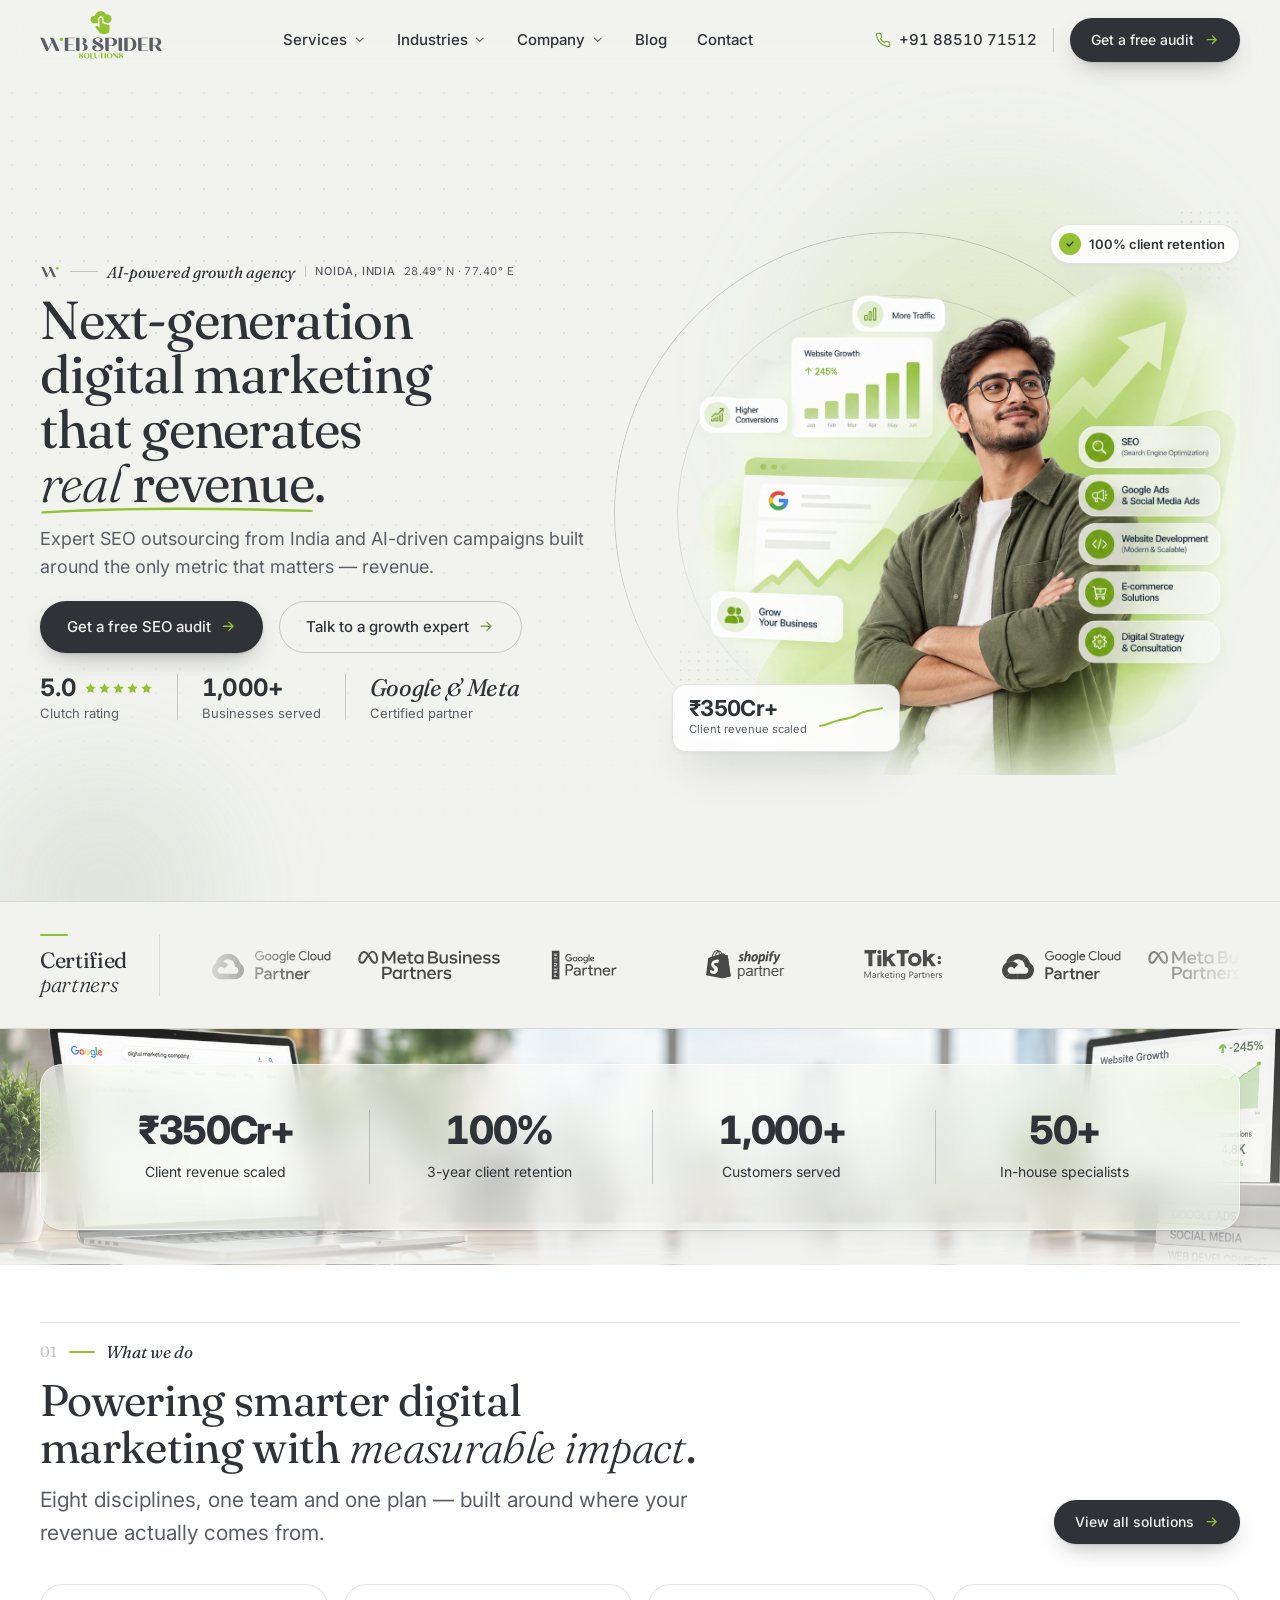
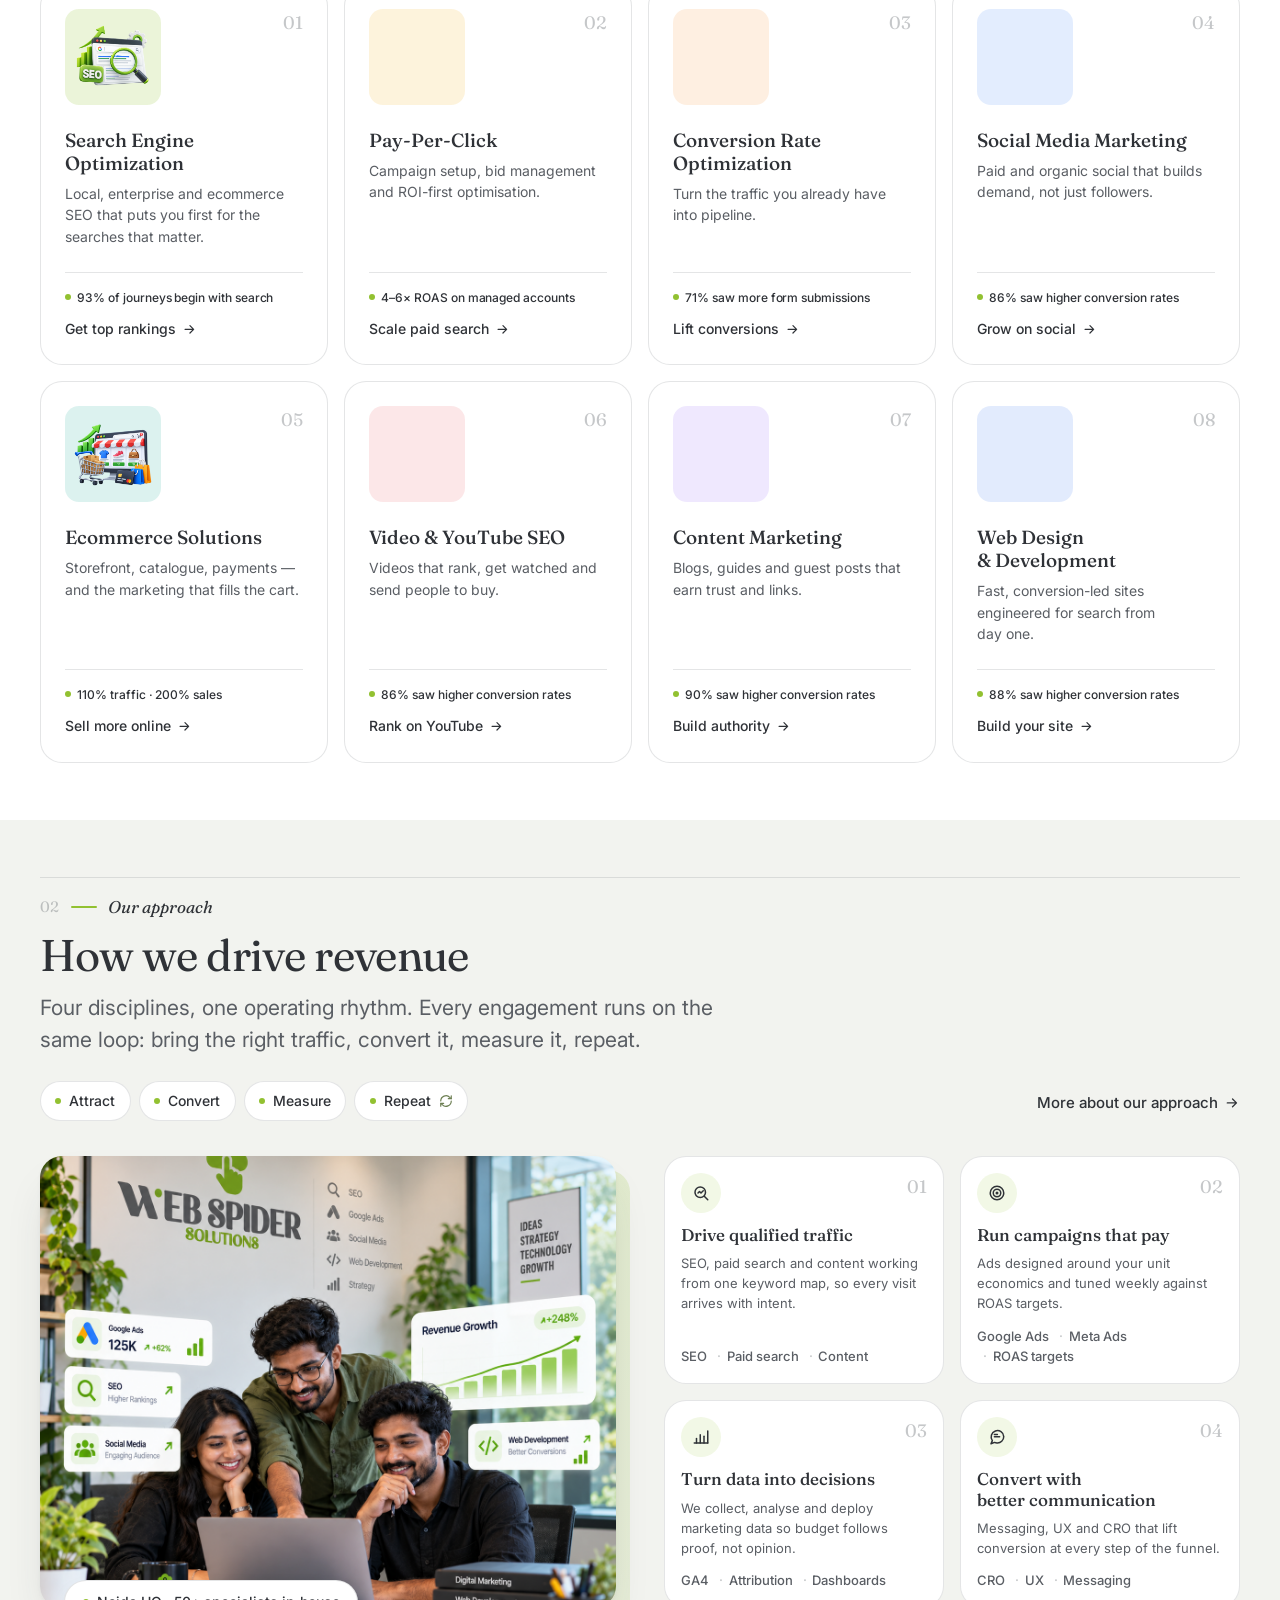
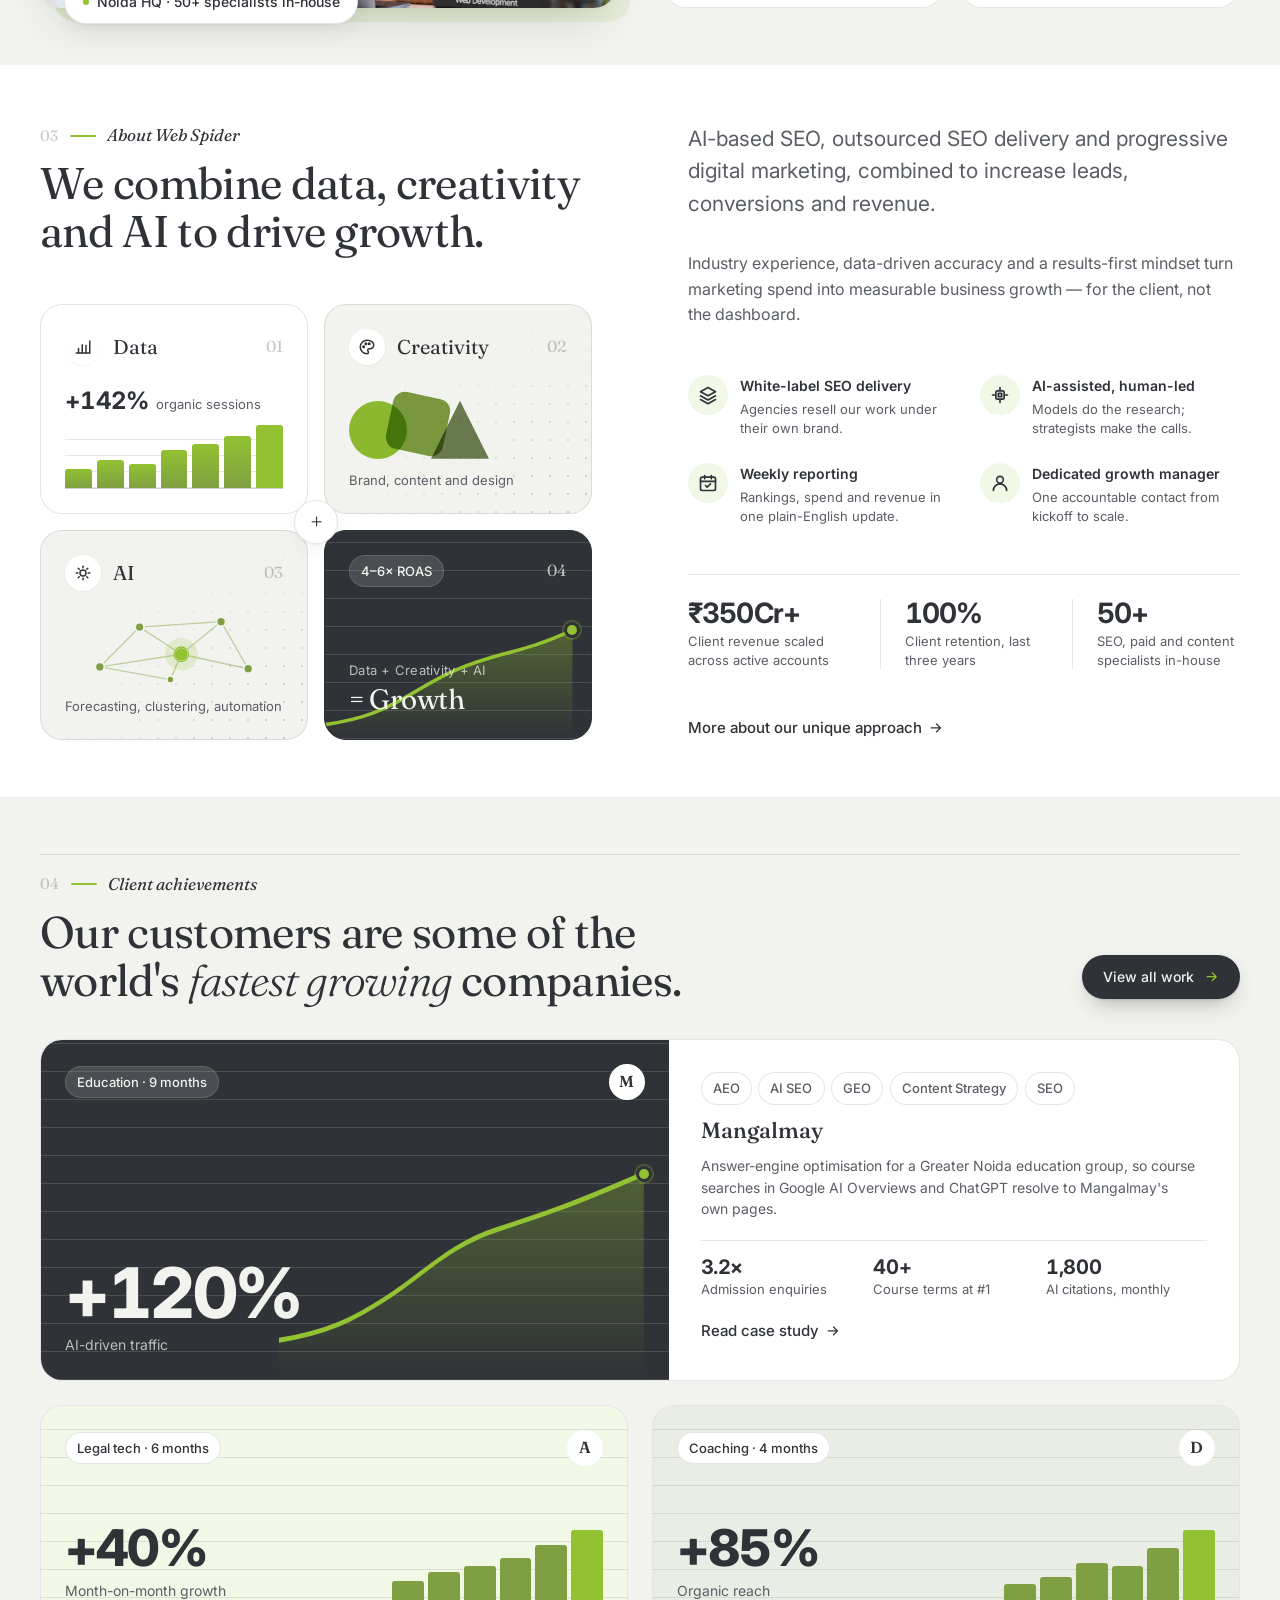
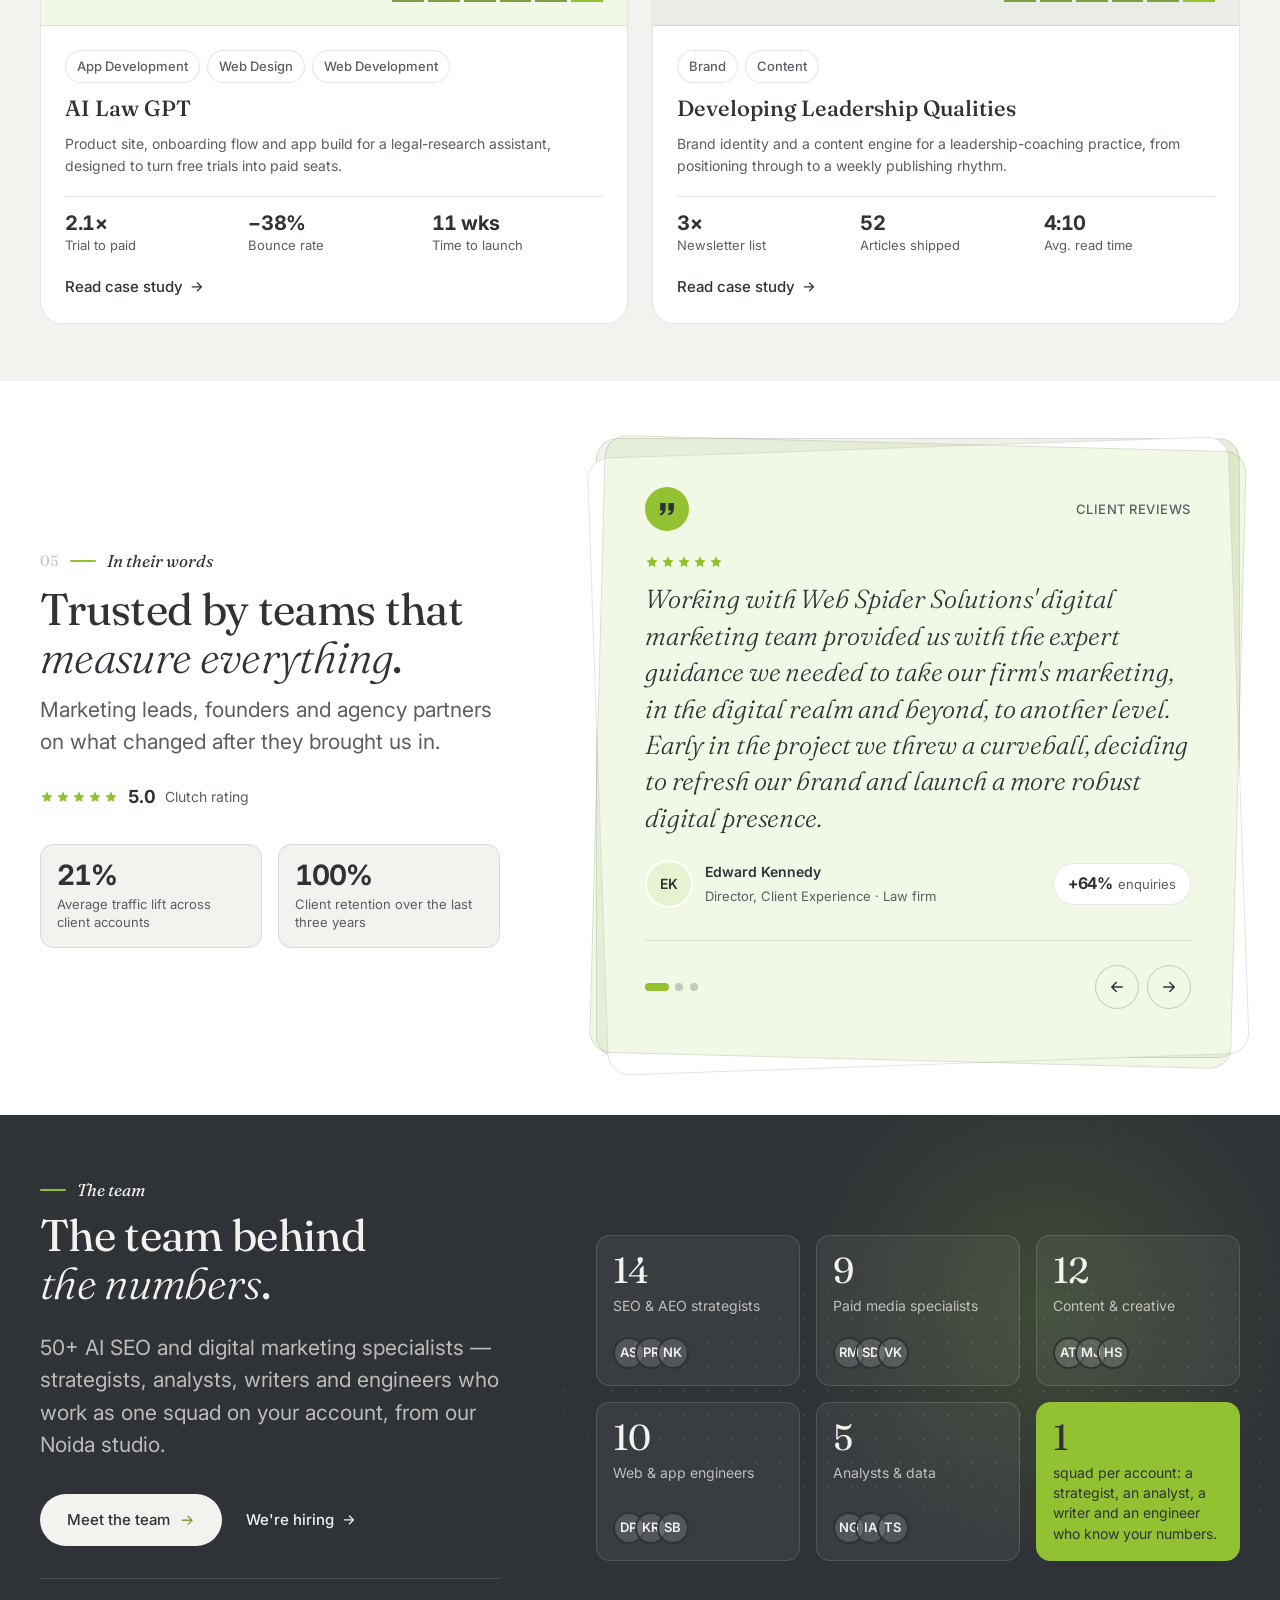
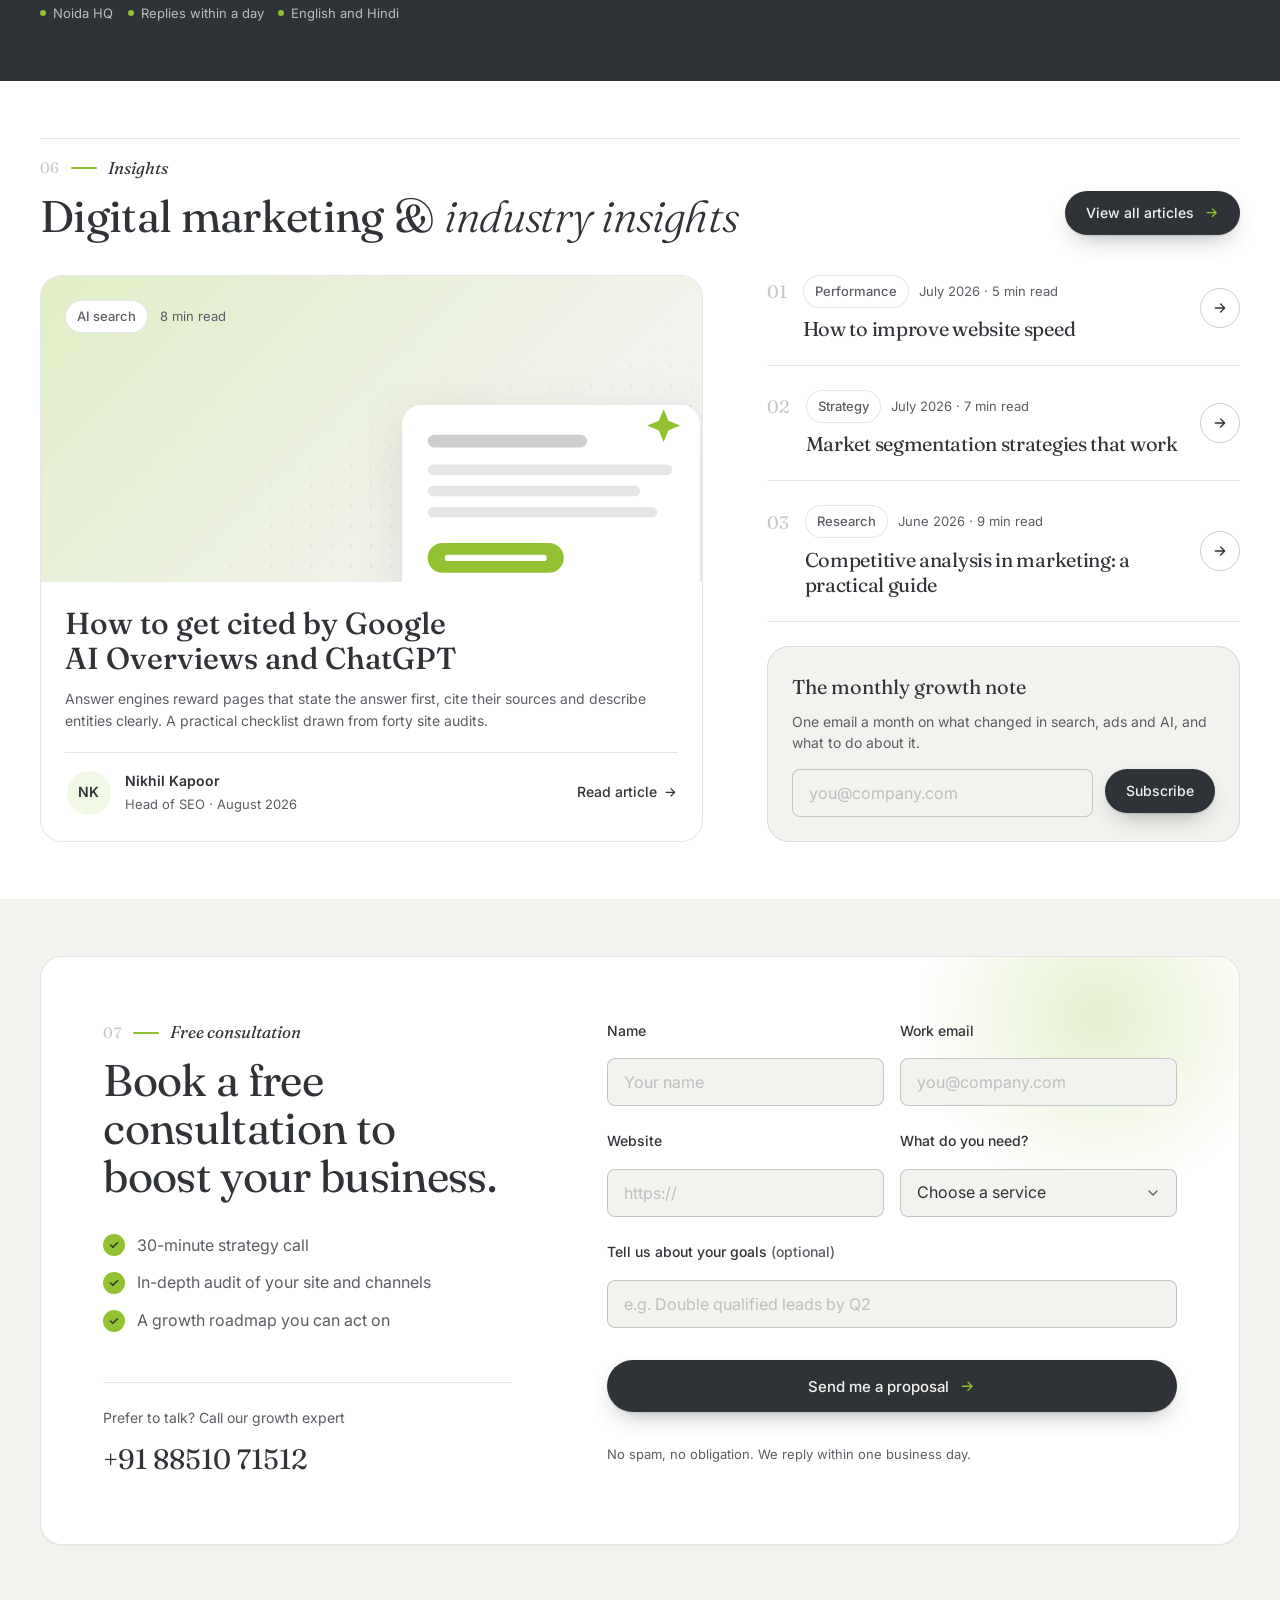
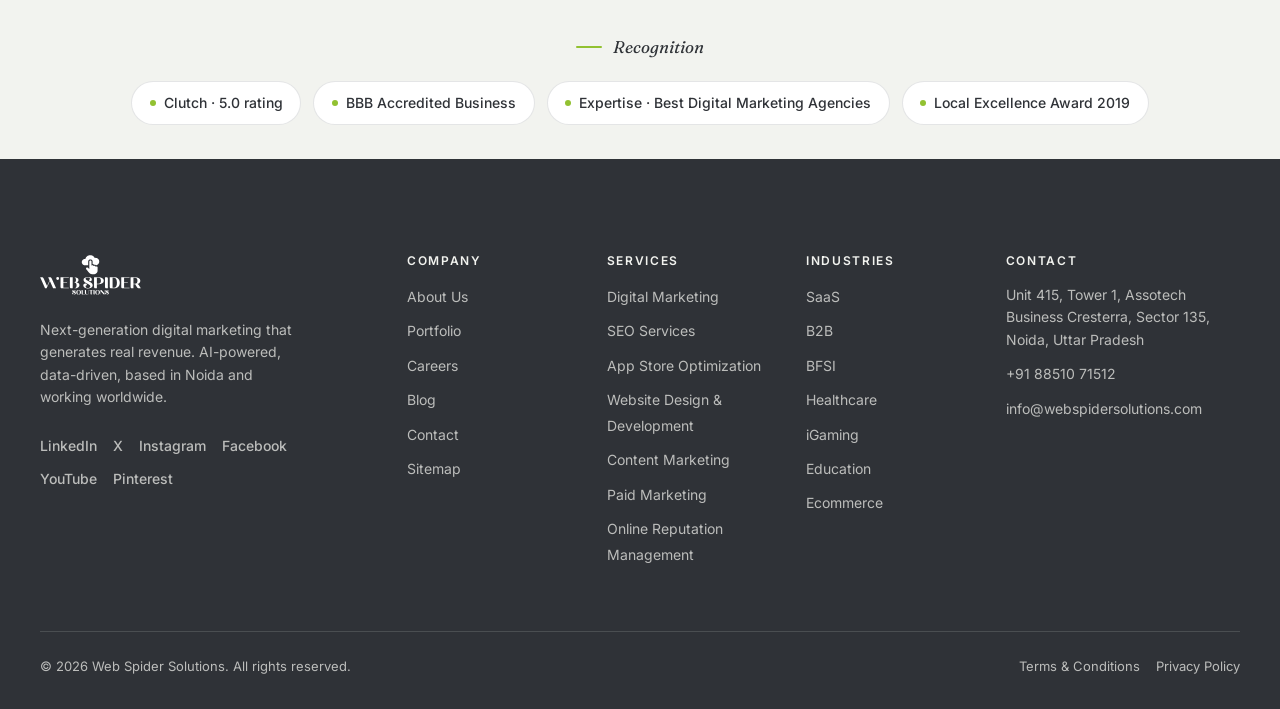
==== commit abc8a58c: "Turn the team band dark and split the insights into a feature and a list Co-Authored-By: Claude Fabl" ====
--- a/index.html
+++ b/index.html
@@ -952,24 +952,70 @@
     </section>
 
     <!-- ======================================================= Team -->
-    <section class="section section--tight team" aria-labelledby="team-title">
-      <div class="container team__inner reveal">
-        <div class="team__avatars" aria-hidden="true">
-          <span class="avatar-stack">
-            <span class="avatar avatar--tint">AS</span>
-            <span class="avatar">PR</span>
-            <span class="avatar avatar--tint">NK</span>
-            <span class="avatar">RM</span>
-            <span class="avatar avatar--tint">SD</span>
-          </span>
-          <span class="team__more">+45</span>
-        </div>
-        <h2 id="team-title">The team behind it — 50+ AI SEO and digital marketing specialists.</h2>
-        <p>Strategists, analysts, writers and engineers who work as one squad on your account.</p>
-        <a class="link-arrow" href="#">
-          <span>Meet the team</span>
-          <svg viewBox="0 0 24 24" fill="none" stroke="currentColor" stroke-width="2" stroke-linecap="round" stroke-linejoin="round" aria-hidden="true"><path d="M5 12h14M13 6l6 6-6 6"/></svg>
-        </a>
+    <section class="section team" aria-labelledby="team-title">
+      <div class="container team__grid">
+        <div class="team__intro reveal">
+          <p class="eyebrow">The team</p>
+          <h2 class="section__title" id="team-title">The team behind <em>the numbers</em>.</h2>
+          <p class="lead section__lead">50+ AI SEO and digital marketing specialists — strategists, analysts, writers and engineers who work as one squad on your account, from our Noida studio.</p>
+          <div class="team__actions">
+            <a class="btn btn--light" href="#">
+              Meet the team
+              <svg viewBox="0 0 24 24" fill="none" stroke="currentColor" stroke-width="2" stroke-linecap="round" stroke-linejoin="round" aria-hidden="true"><path d="M5 12h14M13 6l6 6-6 6"/></svg>
+            </a>
+            <a class="link-arrow" href="#">
+              <span>We're hiring</span>
+              <svg viewBox="0 0 24 24" fill="none" stroke="currentColor" stroke-width="2" stroke-linecap="round" stroke-linejoin="round" aria-hidden="true"><path d="M5 12h14M13 6l6 6-6 6"/></svg>
+            </a>
+          </div>
+          <ul class="team__facts">
+            <li>Noida HQ</li>
+            <li>Replies within a day</li>
+            <li>English and Hindi</li>
+          </ul>
+        </div>
+
+        <ul class="team__roster reveal" style="--i: 1" aria-label="Team by discipline">
+          <li class="team__cell">
+            <span class="team__count">14</span>
+            <span class="team__role">SEO &amp; AEO strategists</span>
+            <span class="avatar-stack" aria-hidden="true">
+              <span class="avatar">AS</span><span class="avatar">PR</span><span class="avatar">NK</span>
+            </span>
+          </li>
+          <li class="team__cell">
+            <span class="team__count">9</span>
+            <span class="team__role">Paid media specialists</span>
+            <span class="avatar-stack" aria-hidden="true">
+              <span class="avatar">RM</span><span class="avatar">SD</span><span class="avatar">VK</span>
+            </span>
+          </li>
+          <li class="team__cell">
+            <span class="team__count">12</span>
+            <span class="team__role">Content &amp; creative</span>
+            <span class="avatar-stack" aria-hidden="true">
+              <span class="avatar">AT</span><span class="avatar">MJ</span><span class="avatar">HS</span>
+            </span>
+          </li>
+          <li class="team__cell">
+            <span class="team__count">10</span>
+            <span class="team__role">Web &amp; app engineers</span>
+            <span class="avatar-stack" aria-hidden="true">
+              <span class="avatar">DP</span><span class="avatar">KR</span><span class="avatar">SB</span>
+            </span>
+          </li>
+          <li class="team__cell">
+            <span class="team__count">5</span>
+            <span class="team__role">Analysts &amp; data</span>
+            <span class="avatar-stack" aria-hidden="true">
+              <span class="avatar">NG</span><span class="avatar">IA</span><span class="avatar">TS</span>
+            </span>
+          </li>
+          <li class="team__cell team__cell--accent">
+            <span class="team__count">1</span>
+            <span class="team__role">squad per account: a strategist, an analyst, a writer and an engineer who know your numbers.</span>
+          </li>
+        </ul>
       </div>
     </section>
 
@@ -987,41 +1033,90 @@
           </a>
         </div>
 
-        <ul class="insights__grid">
-          <li class="card card--hover post-card reveal">
-            <a href="#">
-              <div class="post-card__thumb" style="--art: linear-gradient(135deg, rgba(146,193,49,0.28), #f2f3ef 70%)">
-                <span class="tag post-card__cat">Performance</span>
-              </div>
-              <div class="post-card__body">
-                <h3 class="post-card__title">How to improve website speed</h3>
-                <p class="post-card__meta">July 2026</p>
+        <div class="insights__layout">
+          <!-- Featured article -->
+          <article class="card card--hover post-feature reveal">
+            <a class="post-feature__link" href="#">
+              <div class="post-feature__cover" style="--art: linear-gradient(135deg, rgba(146, 193, 49, 0.28), rgba(242, 243, 239, 1) 75%)">
+                <div class="post-feature__cat">
+                  <span class="tag">AI search</span>
+                  <span class="post-feature__read">8 min read</span>
+                </div>
+                <!-- An answer card being cited: lines of copy, one highlighted, and a spark. -->
+                <svg class="post-feature__art" viewBox="0 0 320 220" fill="none" aria-hidden="true">
+                  <rect x="20" y="30" width="280" height="200" rx="18" class="post-feature__art-card"/>
+                  <rect x="44" y="58" width="150" height="12" rx="6" class="post-feature__art-line post-feature__art-line--strong"/>
+                  <rect x="44" y="86" width="230" height="10" rx="5" class="post-feature__art-line"/>
+                  <rect x="44" y="106" width="200" height="10" rx="5" class="post-feature__art-line"/>
+                  <rect x="44" y="126" width="216" height="10" rx="5" class="post-feature__art-line"/>
+                  <rect x="44" y="160" width="128" height="28" rx="14" class="post-feature__art-pill"/>
+                  <rect x="60" y="171" width="96" height="6" rx="3" class="post-feature__art-card"/>
+                  <path d="M266 34l4.5 11 11 4.5-11 4.5-4.5 11-4.5-11-11-4.5 11-4.5z" class="post-feature__art-spark"/>
+                </svg>
+              </div>
+              <div class="post-feature__body">
+                <h3 class="post-feature__title">How to get cited by Google AI Overviews and ChatGPT</h3>
+                <p class="post-feature__excerpt">Answer engines reward pages that state the answer first, cite their sources and describe entities clearly. A practical checklist drawn from forty site audits.</p>
+                <div class="post-feature__author">
+                  <span class="avatar avatar--tint" aria-hidden="true">NK</span>
+                  <span class="post-feature__who">
+                    <span class="post-feature__name">Nikhil Kapoor</span>
+                    <span class="post-feature__meta">Head of SEO · August 2026</span>
+                  </span>
+                  <span class="link-arrow"><span>Read article</span><svg viewBox="0 0 24 24" fill="none" stroke="currentColor" stroke-width="2" stroke-linecap="round" stroke-linejoin="round" aria-hidden="true"><path d="M5 12h14M13 6l6 6-6 6"/></svg></span>
+                </div>
               </div>
             </a>
-          </li>
-          <li class="card card--hover post-card reveal" style="--i: 1">
-            <a href="#">
-              <div class="post-card__thumb" style="--art: linear-gradient(135deg, rgba(109,127,83,0.26), #f2f3ef 70%)">
-                <span class="tag post-card__cat">Strategy</span>
-              </div>
-              <div class="post-card__body">
-                <h3 class="post-card__title">Market segmentation strategies that work</h3>
-                <p class="post-card__meta">July 2026</p>
-              </div>
-            </a>
-          </li>
-          <li class="card card--hover post-card reveal" style="--i: 2">
-            <a href="#">
-              <div class="post-card__thumb" style="--art: linear-gradient(135deg, rgba(127,160,66,0.28), #f2f3ef 70%)">
-                <span class="tag post-card__cat">Research</span>
-              </div>
-              <div class="post-card__body">
-                <h3 class="post-card__title">Competitive analysis in marketing: a practical guide</h3>
-                <p class="post-card__meta">July 2026</p>
-              </div>
-            </a>
-          </li>
-        </ul>
+          </article>
+
+          <div class="insights__side reveal" style="--i: 1">
+            <ol class="post-list">
+              <li class="post-list__item">
+                <a class="post-list__link" href="#">
+                  <span class="post-list__num" aria-hidden="true">01</span>
+                  <span class="post-list__content">
+                    <span class="post-list__meta"><span class="tag">Performance</span><span>July 2026 · 5 min read</span></span>
+                    <span class="post-list__title">How to improve website speed</span>
+                  </span>
+                  <span class="post-list__arrow" aria-hidden="true"><svg viewBox="0 0 24 24" fill="none" stroke="currentColor" stroke-width="2" stroke-linecap="round" stroke-linejoin="round"><path d="M5 12h14M13 6l6 6-6 6"/></svg></span>
+                </a>
+              </li>
+              <li class="post-list__item">
+                <a class="post-list__link" href="#">
+                  <span class="post-list__num" aria-hidden="true">02</span>
+                  <span class="post-list__content">
+                    <span class="post-list__meta"><span class="tag">Strategy</span><span>July 2026 · 7 min read</span></span>
+                    <span class="post-list__title">Market segmentation strategies that work</span>
+                  </span>
+                  <span class="post-list__arrow" aria-hidden="true"><svg viewBox="0 0 24 24" fill="none" stroke="currentColor" stroke-width="2" stroke-linecap="round" stroke-linejoin="round"><path d="M5 12h14M13 6l6 6-6 6"/></svg></span>
+                </a>
+              </li>
+              <li class="post-list__item">
+                <a class="post-list__link" href="#">
+                  <span class="post-list__num" aria-hidden="true">03</span>
+                  <span class="post-list__content">
+                    <span class="post-list__meta"><span class="tag">Research</span><span>June 2026 · 9 min read</span></span>
+                    <span class="post-list__title">Competitive analysis in marketing: a practical guide</span>
+                  </span>
+                  <span class="post-list__arrow" aria-hidden="true"><svg viewBox="0 0 24 24" fill="none" stroke="currentColor" stroke-width="2" stroke-linecap="round" stroke-linejoin="round"><path d="M5 12h14M13 6l6 6-6 6"/></svg></span>
+                </a>
+              </li>
+            </ol>
+
+            <!-- Presentational; the shared script intercepts the submit. -->
+            <form class="insights__note" action="#" method="post" novalidate data-sent-label="Subscribed ✓">
+              <div>
+                <p class="insights__note-title">The monthly growth note</p>
+                <p class="insights__note-text">One email a month on what changed in search, ads and AI, and what to do about it.</p>
+              </div>
+              <div class="insights__note-form">
+                <label class="visually-hidden" for="note-email">Work email</label>
+                <input class="field__input" id="note-email" name="email" type="email" autocomplete="email" placeholder="you@company.com">
+                <button class="btn btn--primary btn--sm" type="submit">Subscribe</button>
+              </div>
+            </form>
+          </div>
+        </div>
       </div>
     </section>
 
--- a/assets/css/components.css
+++ b/assets/css/components.css
@@ -75,6 +75,32 @@
   outline-color: var(--color-accent);
 }
 
+/* Light: Bone pill for use on Ink; sweeps to green with Ink text on
+   hover, like the primary does. */
+.btn--light {
+  background: var(--color-on-dark);
+  color: var(--color-ink);
+}
+
+.btn--light svg {
+  color: var(--color-accent-2);
+}
+
+.btn--light:hover {
+  background: var(--color-accent);
+  color: var(--color-ink);
+  box-shadow: var(--shadow-accent);
+  transform: translateY(-2px);
+}
+
+.btn--light:hover svg {
+  color: var(--color-ink);
+}
+
+.btn--light:focus-visible {
+  outline-color: var(--color-on-dark);
+}
+
 /* Ghost: hairline pill on the page background. */
 .btn--ghost {
   background: transparent;
--- a/assets/css/home.css
+++ b/assets/css/home.css
@@ -2015,92 +2015,458 @@
 
 /* --- Team band -------------------------------------------------------------------------- */
 
+/* Ink section: a green glow top-right and a faint dot grid that fades
+   towards the copy, so the roster reads as the lit part of the band. */
 .team {
-  text-align: center;
-}
-
-.team__inner {
-  display: grid;
-  justify-items: center;
-  gap: var(--space-5);
-  max-width: 44rem;
-  margin-inline: auto;
-}
-
-.team__avatars {
-  display: flex;
-  align-items: center;
-  gap: var(--space-3);
-}
-
-.team__more {
-  padding: 0.35rem 0.75rem;
-  border-radius: var(--radius-pill);
-  border: 1px solid var(--color-line-strong);
-  font-size: var(--text-xs);
-  font-weight: 600;
-  color: var(--color-slate);
-}
-
-.team p {
-  color: var(--color-slate);
-  max-width: 40ch;
-}
-
-/* --- Insights ----------------------------------------------------------------------------- */
-
-.insights__grid {
-  display: grid;
-  grid-template-columns: 1fr;
-  gap: var(--space-5);
-}
-
-.post-card {
+  position: relative;
+  isolation: isolate;
   overflow: hidden;
-}
-
-.post-card__thumb {
-  position: relative;
-  aspect-ratio: 16 / 10;
-  background: var(--art);
-  overflow: hidden;
-}
-
-.post-card__thumb::after {
+  background: var(--color-ink);
+  color: var(--color-on-dark);
+}
+
+.team::before {
   content: "";
   position: absolute;
-  inset: auto -15% -40% auto;
-  width: 65%;
+  inset: 0;
+  z-index: -1;
+  background-image: radial-gradient(var(--color-line-on-dark) 1px, transparent 1px);
+  background-size: 24px 24px;
+  -webkit-mask-image: radial-gradient(ellipse at 85% 50%, rgba(0, 0, 0, 0.9), transparent 65%);
+  mask-image: radial-gradient(ellipse at 85% 50%, rgba(0, 0, 0, 0.9), transparent 65%);
+}
+
+.team::after {
+  content: "";
+  position: absolute;
+  top: -30%;
+  right: -10%;
+  z-index: -1;
+  width: min(60vw, 720px);
   aspect-ratio: 1;
   border-radius: 50%;
-  background: rgba(255, 255, 255, 0.4);
-}
-
-.post-card__cat {
-  position: absolute;
-  top: var(--space-4);
-  left: var(--space-4);
+  background: radial-gradient(closest-side, var(--color-accent-glow), transparent 72%);
+  opacity: 0.6;
+}
+
+.team :focus-visible {
+  outline-color: var(--color-on-dark);
+}
+
+/* Headings are Ink by default; lift everything to Bone on this band. */
+.team .eyebrow,
+.team .section__title,
+.team .link-arrow {
+  color: var(--color-on-dark);
+}
+
+.team .section__title {
+  text-wrap: balance;
+}
+
+.team .lead {
+  margin-top: var(--space-5);
+  color: var(--color-on-dark-muted);
+}
+
+.team__grid {
+  display: grid;
+  gap: var(--space-7);
+}
+
+.team__actions {
+  display: flex;
+  flex-wrap: wrap;
+  align-items: center;
+  gap: var(--space-5);
+  margin-top: var(--space-6);
+}
+
+/* Small facts, dot-separated. */
+.team__facts {
+  display: flex;
+  flex-wrap: wrap;
+  gap: 0.5rem 0.9rem;
+  margin-top: var(--space-6);
+  padding-top: var(--space-5);
+  border-top: 1px solid var(--color-line-on-dark);
+  font-size: var(--text-xs);
+  color: var(--color-on-dark-muted);
+}
+
+.team__facts li {
+  display: inline-flex;
+  align-items: center;
+  gap: 0.45rem;
+  white-space: nowrap;
+}
+
+.team__facts li::before {
+  content: "";
+  width: 6px;
+  height: 6px;
+  border-radius: 50%;
+  background: var(--color-accent);
+}
+
+/* Roster: discipline tiles on a translucent surface, one green. */
+.team__roster {
+  display: grid;
+  grid-template-columns: repeat(2, minmax(0, 1fr));
+  gap: var(--space-3);
+}
+
+.team__cell {
+  display: flex;
+  flex-direction: column;
+  gap: var(--space-2);
+  min-height: 150px;
+  padding: var(--space-4);
+  border: 1px solid var(--color-line-on-dark);
+  border-radius: var(--radius);
+  background: rgba(242, 243, 239, 0.05);
+  transition:
+    border-color var(--dur) var(--ease-out),
+    transform var(--dur) var(--ease-out);
+}
+
+.team__cell:hover {
+  border-color: var(--color-on-dark-muted);
+  transform: translateY(-3px);
+}
+
+.team__count {
+  font-family: var(--font-display);
+  font-size: 2.25rem;
+  line-height: 1;
+  letter-spacing: var(--tracking-heading);
+  font-variant-numeric: tabular-nums;
+}
+
+.team__role {
+  font-size: var(--text-small);
+  line-height: 1.45;
+  color: var(--color-on-dark-muted);
+}
+
+/* Initials at the tile floor, cut from the dark surface. */
+.team__cell .avatar-stack {
+  margin-top: auto;
+  padding-top: var(--space-3);
+}
+
+.team__cell .avatar {
+  width: 32px;
+  height: 32px;
+  font-size: var(--text-xs);
+  color: var(--color-on-dark);
+  background: var(--color-line-on-dark);
+  border-color: var(--color-ink);
+}
+
+.team__cell .avatar-stack .avatar + .avatar {
+  margin-left: -10px;
+}
+
+.team__cell--accent {
+  background: var(--color-accent);
+  border-color: var(--color-accent);
+  color: var(--color-ink);
+}
+
+.team__cell--accent .team__role {
+  color: var(--color-ink);
+}
+
+.team__cell--accent:hover {
+  border-color: var(--color-accent);
+}
+
+@media (min-width: 768px) {
+  .team__roster {
+    grid-template-columns: repeat(3, minmax(0, 1fr));
+    gap: var(--space-4);
+  }
+}
+
+@media (min-width: 1024px) {
+  .team__grid {
+    grid-template-columns: minmax(0, 5fr) minmax(0, 7fr);
+    gap: var(--space-9);
+    align-items: center;
+  }
+}
+
+/* --- Insights ----------------------------------------------------------------------------- */
+
+/* Editorial split: one featured article beside a numbered list. */
+.insights__layout {
+  display: grid;
+  gap: var(--space-6);
+}
+
+/* --- Featured article ------------------------------------------------- */
+
+.post-feature {
+  overflow: hidden;
+}
+
+.post-feature:hover {
+  box-shadow: var(--shadow-lg);
+}
+
+.post-feature__link {
+  display: flex;
+  flex-direction: column;
+  height: 100%;
+  color: inherit;
+}
+
+/* Cover: category up top, the answer-card illustration anchored to the
+   lower-right, a dot grid fading in behind it. */
+.post-feature__cover {
+  position: relative;
+  isolation: isolate;
+  overflow: hidden;
+  flex: 1;
+  min-height: 250px;
+  padding: var(--space-5);
+  background: var(--art, var(--color-accent-tint));
+}
+
+.post-feature__cover::before {
+  content: "";
+  position: absolute;
+  inset: 0;
+  z-index: -1;
+  background-image: radial-gradient(var(--color-line-strong) 1px, transparent 1px);
+  background-size: 20px 20px;
+  -webkit-mask-image: radial-gradient(ellipse at 100% 100%, rgba(0, 0, 0, 0.8), transparent 70%);
+  mask-image: radial-gradient(ellipse at 100% 100%, rgba(0, 0, 0, 0.8), transparent 70%);
+}
+
+.post-feature__cat {
+  position: relative;
   z-index: 1;
-}
-
-.post-card__body {
+  display: flex;
+  align-items: center;
+  gap: var(--space-3);
+}
+
+.post-feature__read {
+  font-size: var(--text-xs);
+  color: var(--color-slate);
+}
+
+.post-feature__art {
+  position: absolute;
+  right: -3%;
+  bottom: -8%;
+  width: min(60%, 340px);
+  height: auto;
+  filter: drop-shadow(0 12px 24px rgba(47, 50, 55, 0.12));
+  transition: transform var(--dur-slow) var(--ease-out);
+}
+
+.post-feature:hover .post-feature__art {
+  transform: translateY(-6px);
+}
+
+.post-feature__art-card { fill: var(--color-surface); }
+.post-feature__art-line { fill: var(--color-line); }
+.post-feature__art-line--strong { fill: var(--color-line-strong); }
+.post-feature__art-pill,
+.post-feature__art-spark { fill: var(--color-accent); }
+
+.post-feature__body {
   display: grid;
   gap: var(--space-3);
   padding: var(--space-5);
 }
 
-.post-card__title {
+.post-feature__title {
+  font-size: clamp(1.5rem, 1.3rem + 0.8vw, 1.9rem);
+  line-height: 1.15;
+}
+
+.post-feature__excerpt {
+  font-size: var(--text-small);
+  line-height: 1.55;
+  color: var(--color-slate);
+}
+
+.post-feature__author {
+  display: flex;
+  flex-wrap: wrap;
+  align-items: center;
+  gap: var(--space-3);
+  margin-top: var(--space-2);
+  padding-top: var(--space-4);
+  border-top: 1px solid var(--color-line);
+}
+
+.post-feature__who {
+  display: flex;
+  flex-direction: column;
+  gap: 0.1rem;
+}
+
+.post-feature__name {
+  font-size: var(--text-small);
+  font-weight: 600;
+}
+
+.post-feature__meta {
+  font-size: var(--text-xs);
+  color: var(--color-slate);
+}
+
+.post-feature__author .link-arrow {
+  margin-left: auto;
+  font-size: var(--text-small);
+}
+
+.post-feature:hover .link-arrow span {
+  text-decoration: underline;
+  text-underline-offset: 0.2em;
+  text-decoration-thickness: 1px;
+}
+
+.post-feature:hover .link-arrow svg {
+  transform: translateX(3px);
+}
+
+/* --- Numbered list ----------------------------------------------------- */
+
+.insights__side {
+  display: flex;
+  flex-direction: column;
+  gap: var(--space-5);
+}
+
+.post-list__link {
+  display: grid;
+  grid-template-columns: auto minmax(0, 1fr) auto;
+  align-items: center;
+  gap: var(--space-4);
+  padding-block: var(--space-5);
+  border-bottom: 1px solid var(--color-line);
+  color: inherit;
+}
+
+.post-list__item:first-child .post-list__link {
+  padding-top: 0;
+}
+
+.post-list__num {
+  align-self: start;
+  padding-top: 0.2rem;
+  font-family: var(--font-display);
+  font-size: 1.125rem;
+  color: var(--color-slate-soft);
+  font-variant-numeric: tabular-nums;
+  transition: color var(--dur) var(--ease-out);
+}
+
+.post-list__meta {
+  display: flex;
+  flex-wrap: wrap;
+  align-items: center;
+  gap: 0.6rem;
+  font-size: var(--text-xs);
+  color: var(--color-slate);
+}
+
+.post-list__title {
+  display: block;
+  margin-top: 0.55rem;
+  font-family: var(--font-display);
   font-size: 1.25rem;
-}
-
-.post-card__meta {
-  font-size: var(--text-xs);
-  color: var(--color-slate);
-}
-
-@media (min-width: 768px) {
-  .insights__grid {
-    grid-template-columns: repeat(3, minmax(0, 1fr));
+  line-height: 1.25;
+  letter-spacing: var(--tracking-heading);
+  color: var(--color-ink);
+}
+
+.post-list__arrow {
+  display: inline-flex;
+  align-items: center;
+  justify-content: center;
+  width: 40px;
+  height: 40px;
+  border: 1px solid var(--color-line-strong);
+  border-radius: 50%;
+  color: var(--color-ink);
+  transition:
+    background-color var(--dur) var(--ease-out),
+    border-color var(--dur) var(--ease-out),
+    color var(--dur) var(--ease-out);
+}
+
+.post-list__arrow svg {
+  width: 16px;
+  height: 16px;
+  transition: transform var(--dur-fast) var(--ease-out);
+}
+
+.post-list__link:hover .post-list__num {
+  color: var(--color-slate);
+}
+
+.post-list__link:hover .post-list__title {
+  text-decoration: underline;
+  text-underline-offset: 0.15em;
+  text-decoration-thickness: 1px;
+}
+
+.post-list__link:hover .post-list__arrow {
+  background: var(--color-ink);
+  border-color: var(--color-ink);
+  color: var(--color-on-dark);
+}
+
+.post-list__link:hover .post-list__arrow svg {
+  transform: translateX(2px);
+}
+
+/* Newsletter strip closing the column. */
+.insights__note {
+  display: grid;
+  gap: var(--space-4);
+  margin-top: auto;
+  padding: var(--space-5);
+  border: 1px solid var(--color-line);
+  border-radius: var(--radius-lg);
+  background: var(--color-bg);
+}
+
+.insights__note-title {
+  font-family: var(--font-display);
+  font-size: 1.25rem;
+  color: var(--color-ink);
+}
+
+.insights__note-text {
+  margin-top: var(--space-2);
+  font-size: var(--text-small);
+  line-height: 1.5;
+  color: var(--color-slate);
+}
+
+.insights__note-form {
+  display: flex;
+  flex-wrap: wrap;
+  gap: var(--space-3);
+}
+
+.insights__note-form .field__input {
+  flex: 1 1 12rem;
+}
+
+@media (min-width: 1024px) {
+  .insights__layout {
+    grid-template-columns: minmax(0, 7fr) minmax(0, 5fr);
+    gap: var(--space-8);
+    align-items: stretch;
   }
 }
 
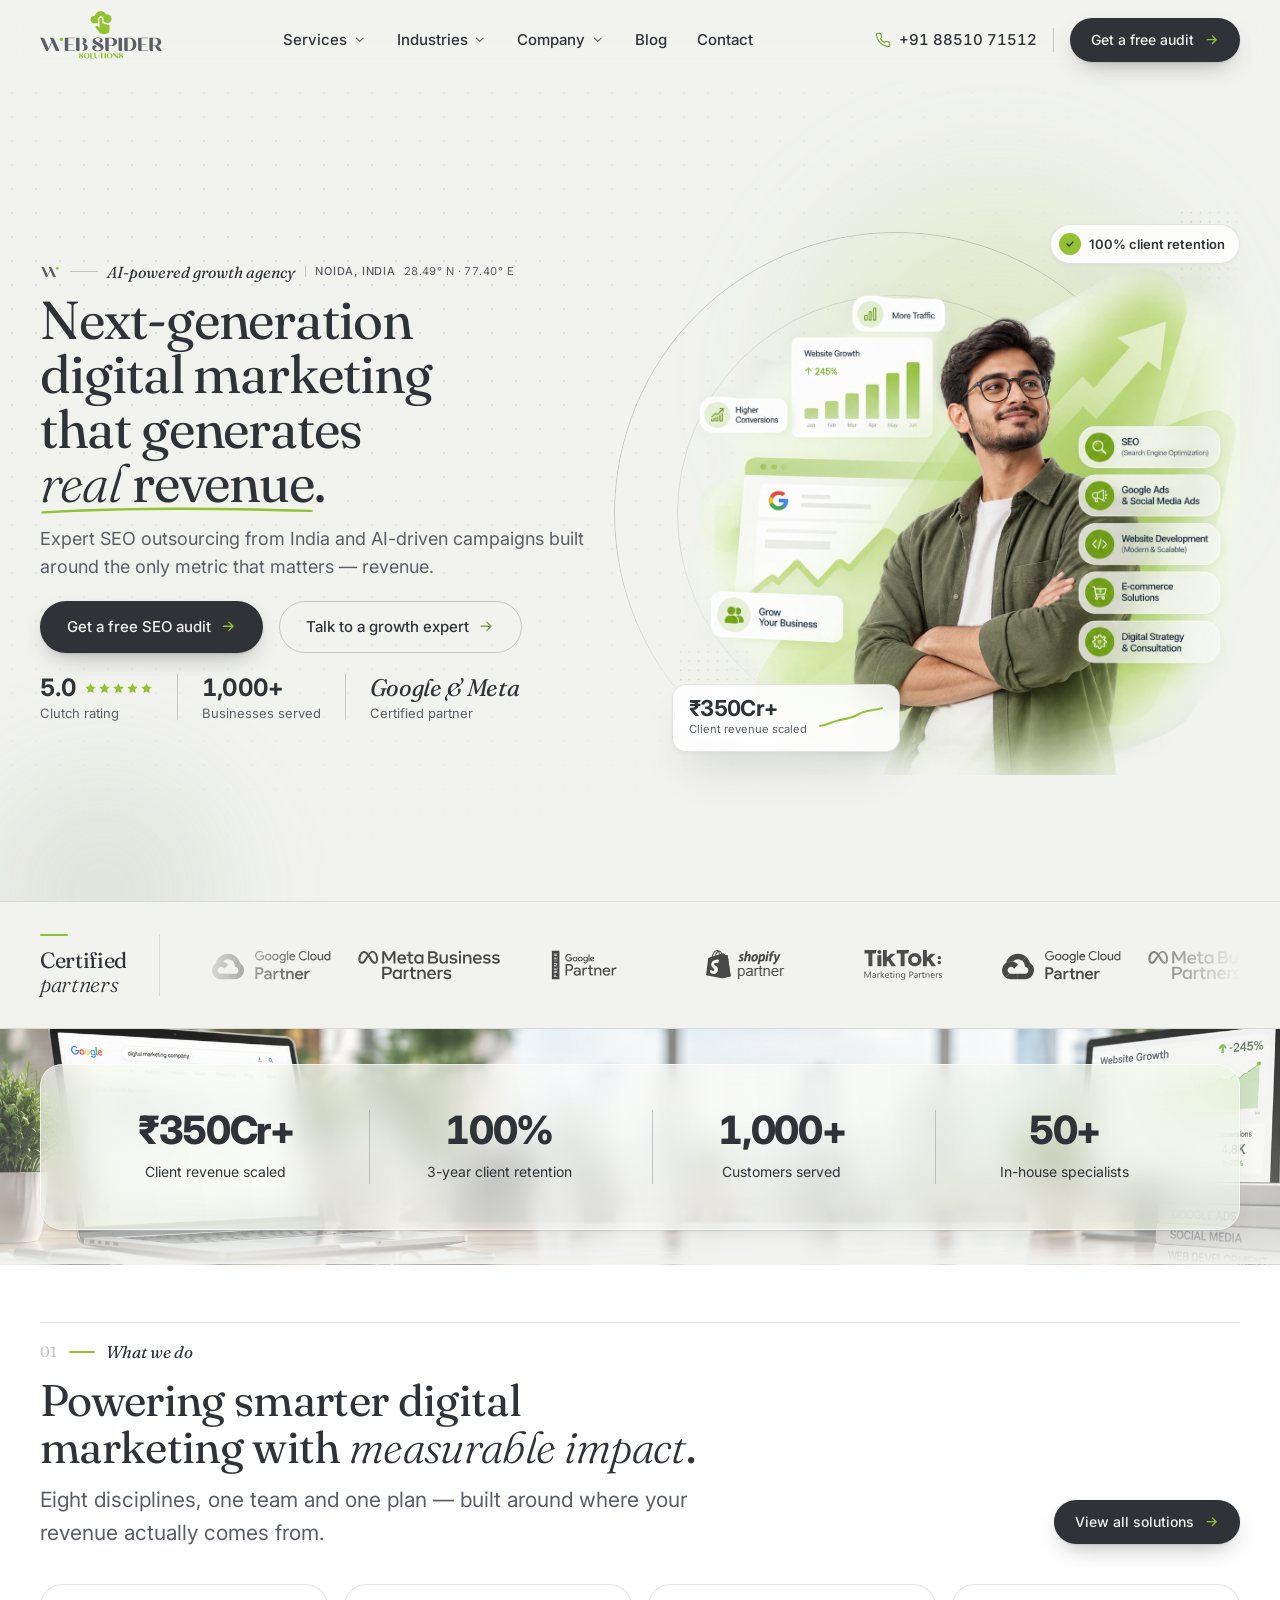
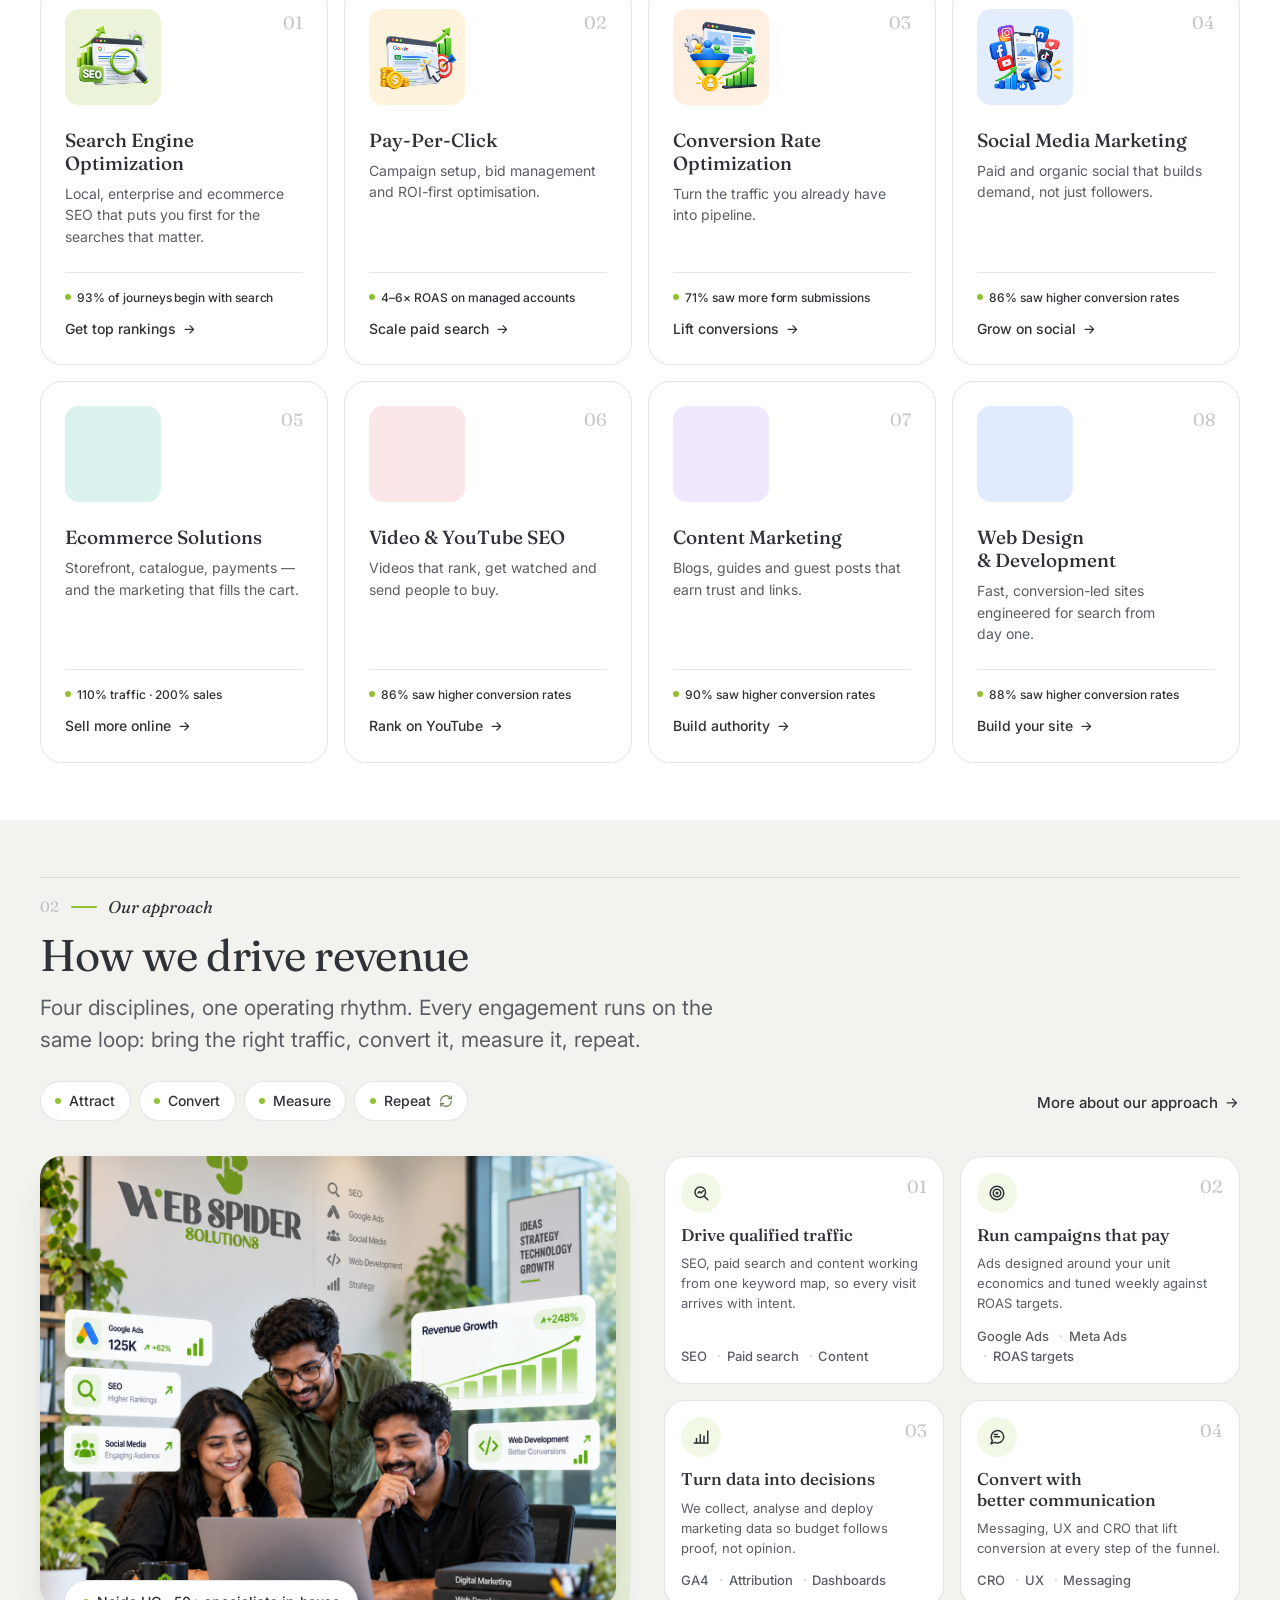
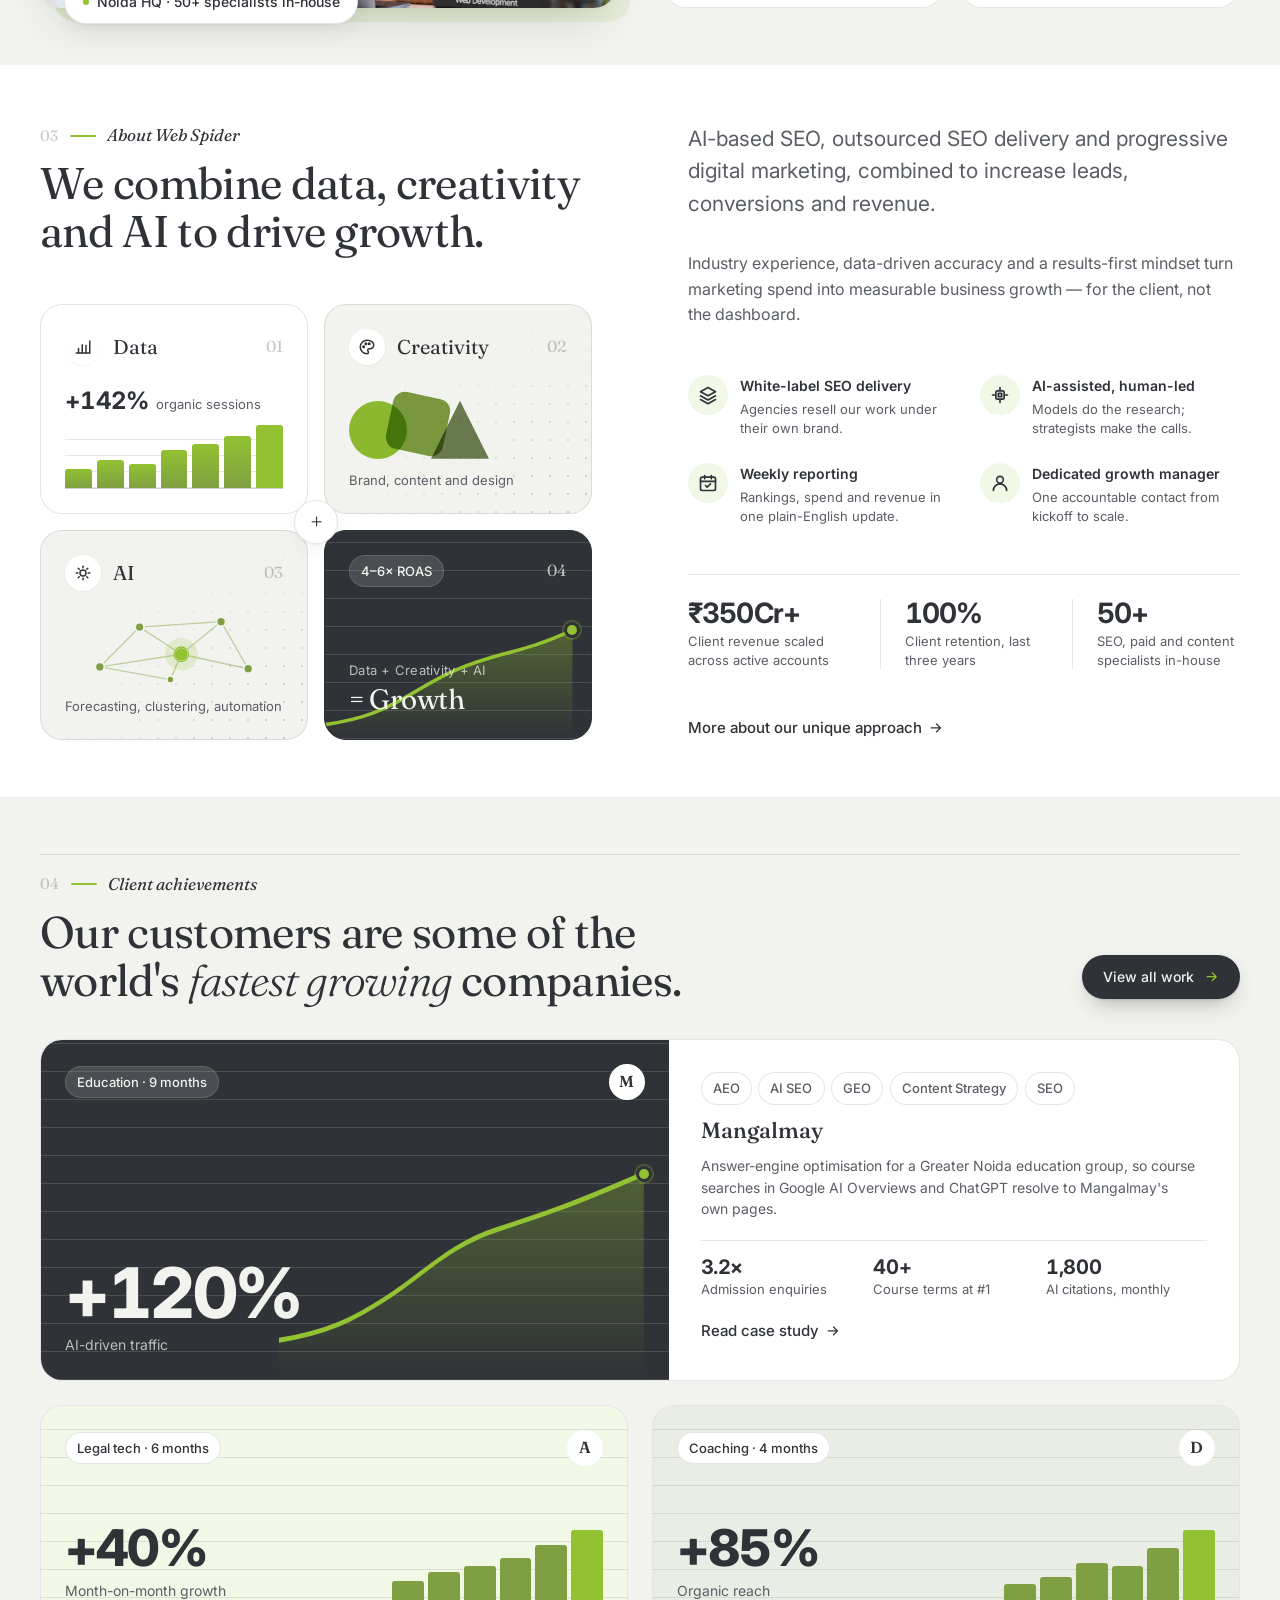
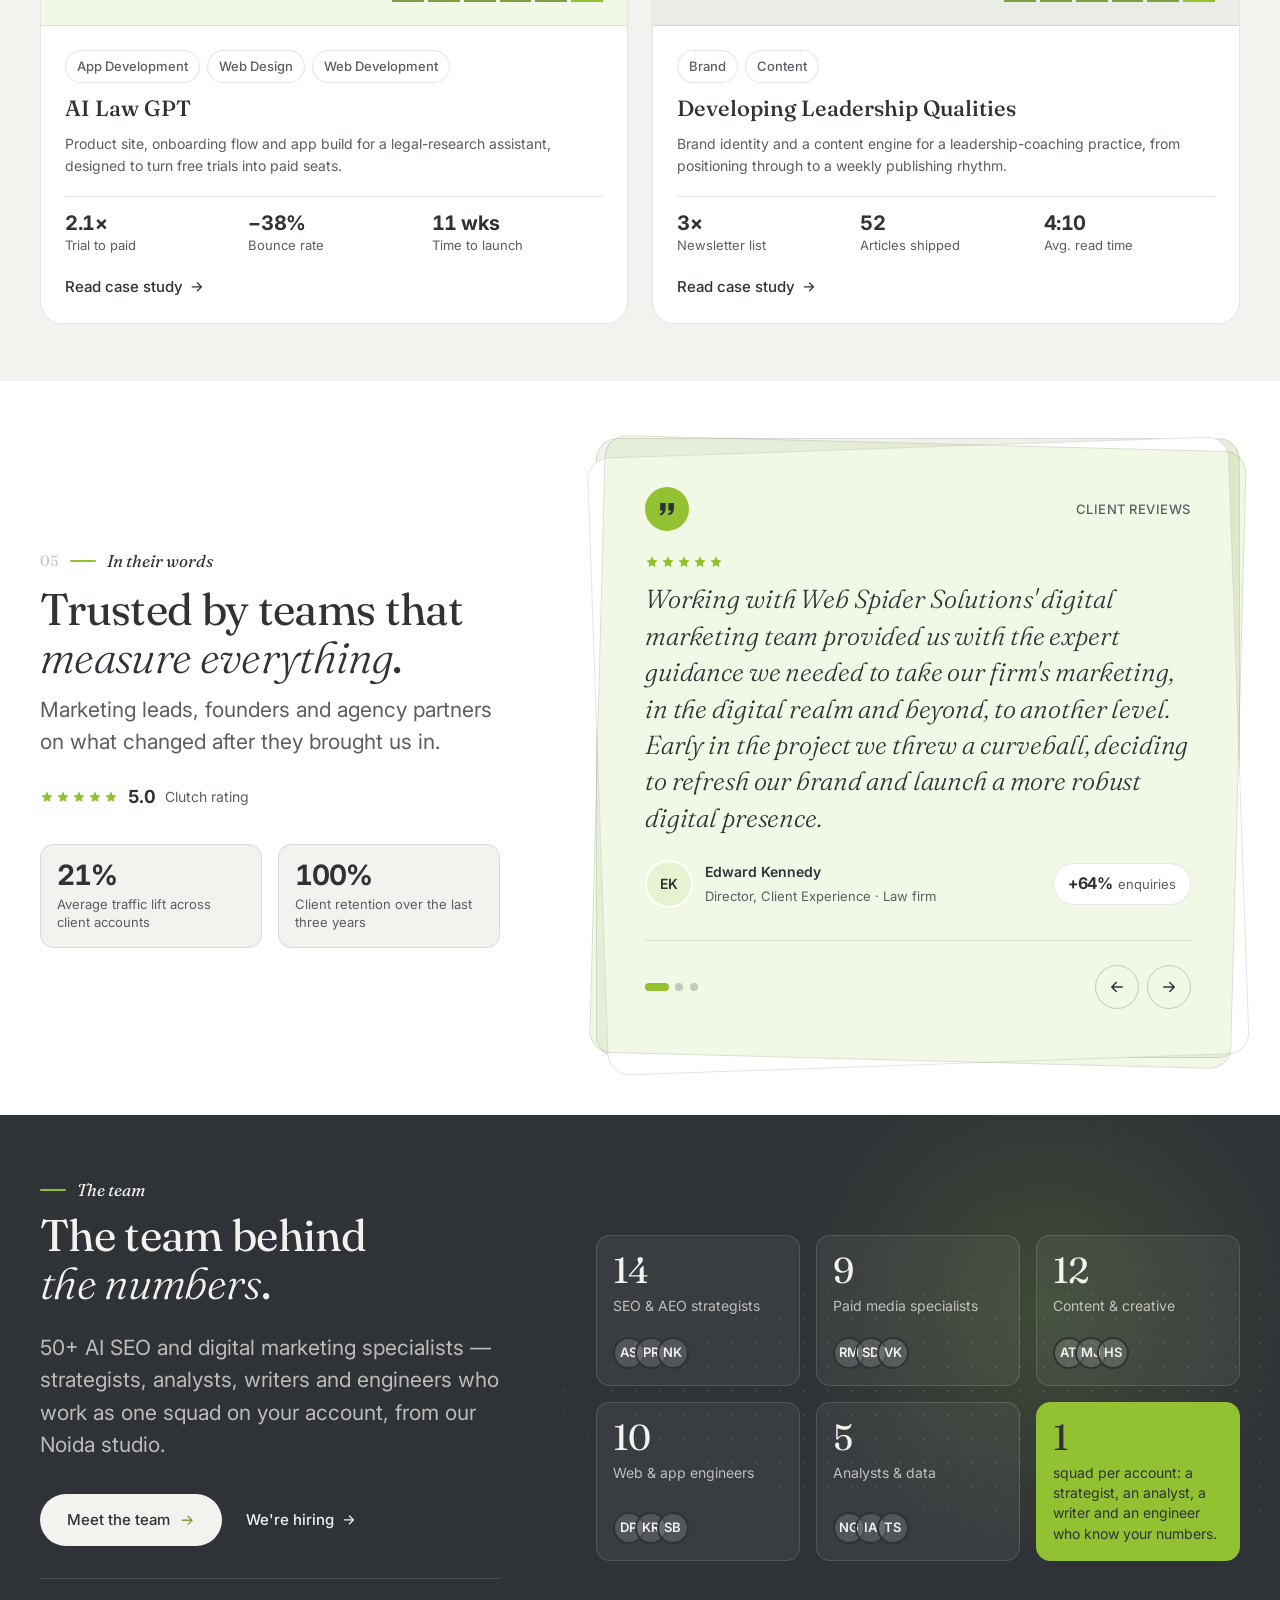
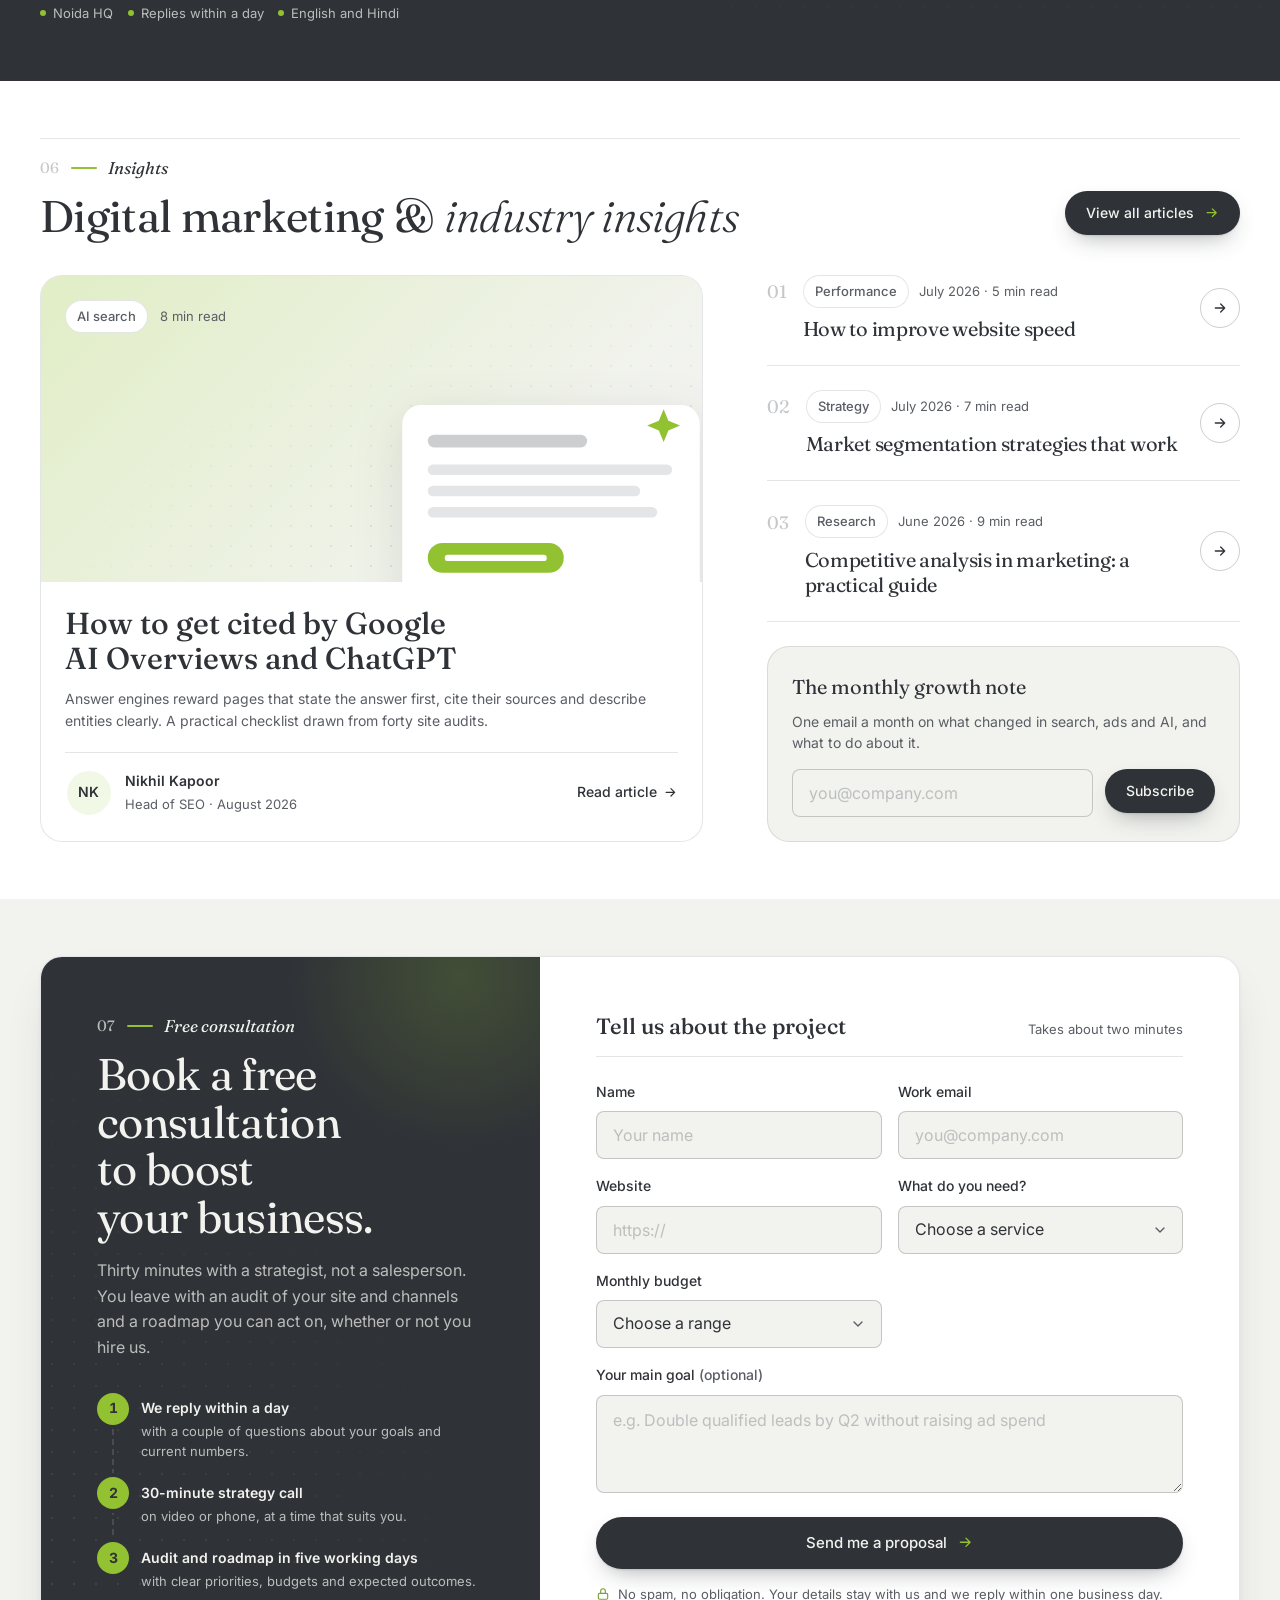
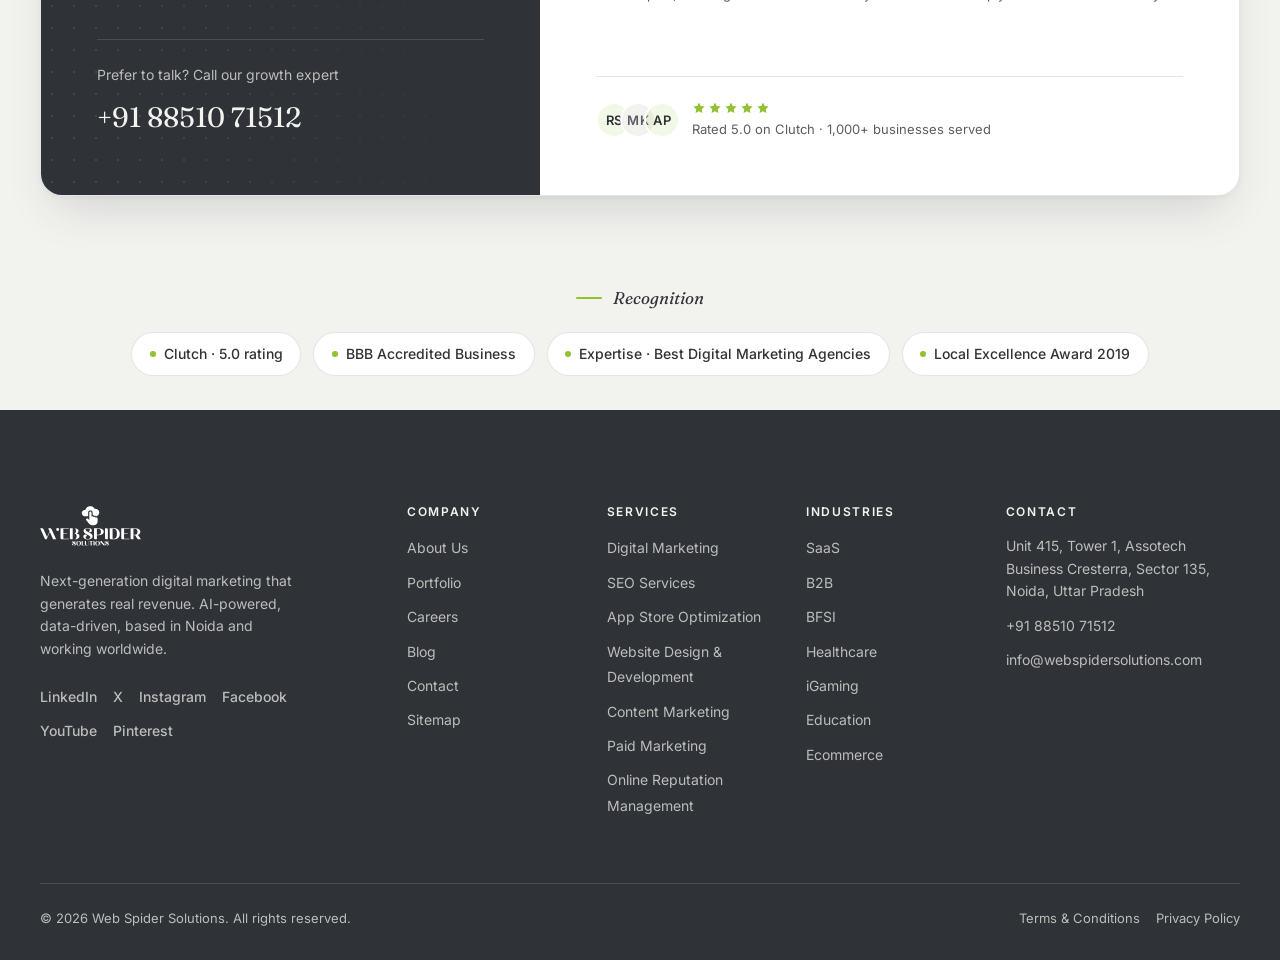
==== commit 5ef8dd34: "Rebuild the consultation CTA as a split card with a pitch panel and trust strip Co-Authored-By: Clau" ====
--- a/index.html
+++ b/index.html
@@ -1124,19 +1124,47 @@
     <section class="section cta" id="contact" aria-labelledby="cta-title">
       <div class="container">
         <div class="cta__box reveal">
-          <div class="cta__grid">
-            <div class="cta__content">
-              <p class="eyebrow"><span class="eyebrow__num">07</span>Free consultation</p>
-              <h2 class="section__title" id="cta-title">Book a free consultation to boost your business.</h2>
-              <ul class="check-list">
-                <li>30-minute strategy call</li>
-                <li>In-depth audit of your site and channels</li>
-                <li>A growth roadmap you can act on</li>
-              </ul>
-              <div class="cta__phone">
-                <p>Prefer to talk? Call our growth expert</p>
-                <a href="tel:+918851071512">+91 88510 71512</a>
-              </div>
+          <!-- Ink panel: the pitch and what happens after you send the form. -->
+          <div class="cta__content">
+            <p class="eyebrow"><span class="eyebrow__num">07</span>Free consultation</p>
+            <h2 class="section__title" id="cta-title">Book a free consultation to boost your business.</h2>
+            <p class="cta__lead">Thirty minutes with a strategist, not a salesperson. You leave with an audit of your site and channels and a roadmap you can act on, whether or not you hire us.</p>
+
+            <ol class="cta__steps">
+              <li>
+                <span class="cta__step-num" aria-hidden="true">1</span>
+                <div>
+                  <strong>We reply within a day</strong>
+                  <span>with a couple of questions about your goals and current numbers.</span>
+                </div>
+              </li>
+              <li>
+                <span class="cta__step-num" aria-hidden="true">2</span>
+                <div>
+                  <strong>30-minute strategy call</strong>
+                  <span>on video or phone, at a time that suits you.</span>
+                </div>
+              </li>
+              <li>
+                <span class="cta__step-num" aria-hidden="true">3</span>
+                <div>
+                  <strong>Audit and roadmap in five working days</strong>
+                  <span>with clear priorities, budgets and expected outcomes.</span>
+                </div>
+              </li>
+            </ol>
+
+            <div class="cta__phone">
+              <p>Prefer to talk? Call our growth expert</p>
+              <a href="tel:+918851071512">+91 88510 71512</a>
+            </div>
+          </div>
+
+          <!-- Form panel -->
+          <div class="cta__panel">
+            <div class="cta__panel-head">
+              <h3 class="cta__panel-title">Tell us about the project</h3>
+              <span class="cta__panel-time">Takes about two minutes</span>
             </div>
 
             <form class="cta__form" action="#" method="post" novalidate>
@@ -1166,16 +1194,49 @@
                   <option>Web Design &amp; Development</option>
                 </select>
               </div>
+              <div class="field">
+                <label class="field__label" for="f-budget">Monthly budget</label>
+                <select class="field__input" id="f-budget" name="budget">
+                  <option value="">Choose a range</option>
+                  <option>Under ₹50,000</option>
+                  <option>₹50,000 – ₹1.5 lakh</option>
+                  <option>₹1.5 – ₹5 lakh</option>
+                  <option>₹5 lakh and above</option>
+                  <option>Not sure yet</option>
+                </select>
+              </div>
               <div class="field field--full">
-                <label class="field__label" for="f-msg">Tell us about your goals <span class="muted">(optional)</span></label>
-                <input class="field__input" id="f-msg" name="message" type="text" placeholder="e.g. Double qualified leads by Q2">
+                <label class="field__label" for="f-msg">Your main goal <span class="muted">(optional)</span></label>
+                <textarea class="field__input cta__textarea" id="f-msg" name="message" rows="3" placeholder="e.g. Double qualified leads by Q2 without raising ad spend"></textarea>
               </div>
               <button class="btn btn--primary" type="submit">
                 <span>Send me a proposal</span>
                 <svg viewBox="0 0 24 24" fill="none" stroke="currentColor" stroke-width="2" stroke-linecap="round" stroke-linejoin="round" aria-hidden="true"><path d="M5 12h14M13 6l6 6-6 6"/></svg>
               </button>
-              <p class="cta__note">No spam, no obligation. We reply within one business day.</p>
+              <p class="cta__note">
+                <svg viewBox="0 0 24 24" fill="none" stroke="currentColor" stroke-width="2" stroke-linecap="round" stroke-linejoin="round" aria-hidden="true"><rect x="4" y="11" width="16" height="10" rx="2"/><path d="M8 11V7a4 4 0 0 1 8 0v4"/></svg>
+                No spam, no obligation. Your details stay with us and we reply within one business day.
+              </p>
             </form>
+
+            <!-- Trust strip, pinned to the panel floor. -->
+            <div class="cta__trust">
+              <div class="cta__trust-rating">
+                <span class="avatar-stack" aria-hidden="true">
+                  <span class="avatar avatar--tint">RS</span><span class="avatar">MK</span><span class="avatar avatar--tint">AP</span>
+                </span>
+                <span class="cta__trust-text">
+                  <span class="stars" role="img" aria-label="Five out of five stars">
+                    <svg viewBox="0 0 24 24" aria-hidden="true"><path d="M12 2.5l2.9 6 6.6.9-4.8 4.6 1.2 6.5L12 17.4l-5.9 3.1 1.2-6.5L2.5 9.4l6.6-.9z"/></svg>
+                    <svg viewBox="0 0 24 24" aria-hidden="true"><path d="M12 2.5l2.9 6 6.6.9-4.8 4.6 1.2 6.5L12 17.4l-5.9 3.1 1.2-6.5L2.5 9.4l6.6-.9z"/></svg>
+                    <svg viewBox="0 0 24 24" aria-hidden="true"><path d="M12 2.5l2.9 6 6.6.9-4.8 4.6 1.2 6.5L12 17.4l-5.9 3.1 1.2-6.5L2.5 9.4l6.6-.9z"/></svg>
+                    <svg viewBox="0 0 24 24" aria-hidden="true"><path d="M12 2.5l2.9 6 6.6.9-4.8 4.6 1.2 6.5L12 17.4l-5.9 3.1 1.2-6.5L2.5 9.4l6.6-.9z"/></svg>
+                    <svg viewBox="0 0 24 24" aria-hidden="true"><path d="M12 2.5l2.9 6 6.6.9-4.8 4.6 1.2 6.5L12 17.4l-5.9 3.1 1.2-6.5L2.5 9.4l6.6-.9z"/></svg>
+                  </span>
+                  <span>Rated 5.0 on Clutch · 1,000+ businesses served</span>
+                </span>
+              </div>
+            </div>
           </div>
         </div>
       </div>
--- a/assets/css/home.css
+++ b/assets/css/home.css
@@ -2472,51 +2472,134 @@
 
 /* --- Final CTA ------------------------------------------------------------------------------ */
 
+/* Split card: an Ink pitch panel beside the white form panel. */
 .cta__box {
-  position: relative;
+  display: grid;
   overflow: hidden;
-  padding: clamp(2rem, 1.5rem + 3vw, 4.5rem);
-  background: var(--color-surface);
   border: 1px solid var(--color-line);
   border-radius: var(--radius-lg);
-  box-shadow: var(--shadow-sm);
-}
-
-.cta__box::before {
+  background: var(--color-surface);
+  box-shadow: var(--shadow-lg);
+}
+
+/* --- Pitch panel ------------------------------------------------------- */
+
+.cta__content {
+  position: relative;
+  isolation: isolate;
+  overflow: hidden;
+  padding: clamp(2rem, 1.5rem + 2.5vw, 3.5rem);
+  background: var(--color-ink);
+  color: var(--color-on-dark);
+}
+
+.cta__content::before {
   content: "";
   position: absolute;
-  top: -200px;
-  right: -120px;
-  width: 520px;
-  height: 520px;
+  inset: 0;
+  z-index: -1;
+  background-image: radial-gradient(var(--color-line-on-dark) 1px, transparent 1px);
+  background-size: 22px 22px;
+  -webkit-mask-image: radial-gradient(ellipse at 0% 100%, rgba(0, 0, 0, 0.9), transparent 70%);
+  mask-image: radial-gradient(ellipse at 0% 100%, rgba(0, 0, 0, 0.9), transparent 70%);
+}
+
+.cta__content::after {
+  content: "";
+  position: absolute;
+  top: -220px;
+  right: -160px;
+  z-index: -1;
+  width: 480px;
+  height: 480px;
   border-radius: 50%;
-  background: radial-gradient(closest-side, var(--color-accent-tint-strong), transparent 70%);
-  pointer-events: none;
-}
-
-.cta__grid {
+  background: radial-gradient(closest-side, var(--color-accent-glow), transparent 72%);
+  opacity: 0.7;
+}
+
+.cta__content :focus-visible {
+  outline-color: var(--color-on-dark);
+}
+
+.cta__content .eyebrow,
+.cta__content .section__title {
+  color: var(--color-on-dark);
+}
+
+.cta__content .eyebrow__num {
+  color: var(--color-on-dark-muted);
+}
+
+.cta__lead {
+  margin-top: var(--space-4);
+  font-size: var(--text-body);
+  line-height: var(--leading-body);
+  color: var(--color-on-dark-muted);
+}
+
+/* What happens next: numbered green discs on a dashed rail. */
+.cta__steps {
   position: relative;
   display: grid;
-  gap: var(--space-7);
-}
-
-.cta__content .check-list {
+  gap: var(--space-4);
   margin-top: var(--space-6);
 }
 
-.cta__content .check-list li {
-  color: var(--color-slate);
+.cta__steps::before {
+  content: "";
+  position: absolute;
+  top: 16px;
+  bottom: 16px;
+  left: 15px;
+  border-left: 2px dashed var(--color-line-on-dark);
+}
+
+.cta__steps li {
+  position: relative;
+  display: grid;
+  grid-template-columns: 32px minmax(0, 1fr);
+  gap: var(--space-3);
+  align-items: start;
+}
+
+.cta__step-num {
+  display: grid;
+  place-items: center;
+  width: 32px;
+  height: 32px;
+  border-radius: 50%;
+  background: var(--color-accent);
+  box-shadow: 0 0 0 4px var(--color-ink);
+  font-size: var(--text-small);
+  font-weight: 700;
+  color: var(--color-ink);
+  font-variant-numeric: tabular-nums;
+}
+
+.cta__steps strong {
+  display: block;
+  padding-top: 0.3rem;
+  font-size: var(--text-small);
+  font-weight: 600;
+}
+
+.cta__steps span:not(.cta__step-num) {
+  display: block;
+  margin-top: 0.15rem;
+  font-size: var(--text-xs);
+  line-height: 1.5;
+  color: var(--color-on-dark-muted);
 }
 
 .cta__phone {
   margin-top: var(--space-7);
   padding-top: var(--space-5);
-  border-top: 1px solid var(--color-line);
+  border-top: 1px solid var(--color-line-on-dark);
 }
 
 .cta__phone p {
   font-size: var(--text-small);
-  color: var(--color-slate);
+  color: var(--color-on-dark-muted);
 }
 
 .cta__phone a {
@@ -2524,6 +2607,7 @@
   margin-top: var(--space-2);
   font-family: var(--font-display);
   font-size: 1.75rem;
+  color: var(--color-on-dark);
   font-variant-numeric: tabular-nums;
 }
 
@@ -2533,18 +2617,100 @@
   text-decoration-thickness: 1px;
 }
 
+/* --- Form panel -------------------------------------------------------- */
+
+/* Flex column so the trust strip can sit on the floor whatever height
+   the Ink panel gives the row. */
+.cta__panel {
+  display: flex;
+  flex-direction: column;
+  padding: clamp(2rem, 1.5rem + 2.5vw, 3.5rem);
+}
+
+.cta__textarea {
+  height: auto;
+  min-height: 6rem;
+  padding-block: 0.75rem;
+  resize: vertical;
+  line-height: 1.5;
+}
+
+.cta__trust {
+  display: flex;
+  flex-wrap: wrap;
+  align-items: center;
+  justify-content: space-between;
+  gap: var(--space-4);
+  margin-top: auto;
+  padding-top: var(--space-5);
+  border-top: 1px solid var(--color-line);
+}
+
+.cta__trust-rating {
+  display: flex;
+  align-items: center;
+  gap: var(--space-3);
+}
+
+.cta__trust .avatar {
+  width: 36px;
+  height: 36px;
+  font-size: var(--text-xs);
+}
+
+.cta__trust-text {
+  display: flex;
+  flex-direction: column;
+  gap: 0.2rem;
+  font-size: var(--text-xs);
+  color: var(--color-slate);
+}
+
+.cta__panel-head {
+  display: flex;
+  flex-wrap: wrap;
+  align-items: baseline;
+  justify-content: space-between;
+  gap: var(--space-2) var(--space-4);
+  margin-bottom: var(--space-5);
+  padding-bottom: var(--space-4);
+  border-bottom: 1px solid var(--color-line);
+}
+
+.cta__panel-title {
+  font-size: 1.375rem;
+}
+
+.cta__panel-time {
+  font-size: var(--text-xs);
+  color: var(--color-slate);
+}
+
 .cta__form {
   display: grid;
   gap: var(--space-4);
 }
 
 .cta__form .btn {
+  width: 100%;
   margin-top: var(--space-2);
 }
 
 .cta__note {
+  display: flex;
+  align-items: flex-start;
+  gap: 0.5rem;
   font-size: var(--text-xs);
-  color: var(--color-slate);
+  line-height: 1.5;
+  color: var(--color-slate);
+}
+
+.cta__note svg {
+  flex-shrink: 0;
+  width: 14px;
+  height: 14px;
+  margin-top: 0.15em;
+  color: var(--color-accent-2);
 }
 
 @media (min-width: 640px) {
@@ -2560,9 +2726,8 @@
 }
 
 @media (min-width: 1024px) {
-  .cta__grid {
+  .cta__box {
     grid-template-columns: minmax(0, 5fr) minmax(0, 7fr);
-    gap: var(--space-9);
   }
 }
 
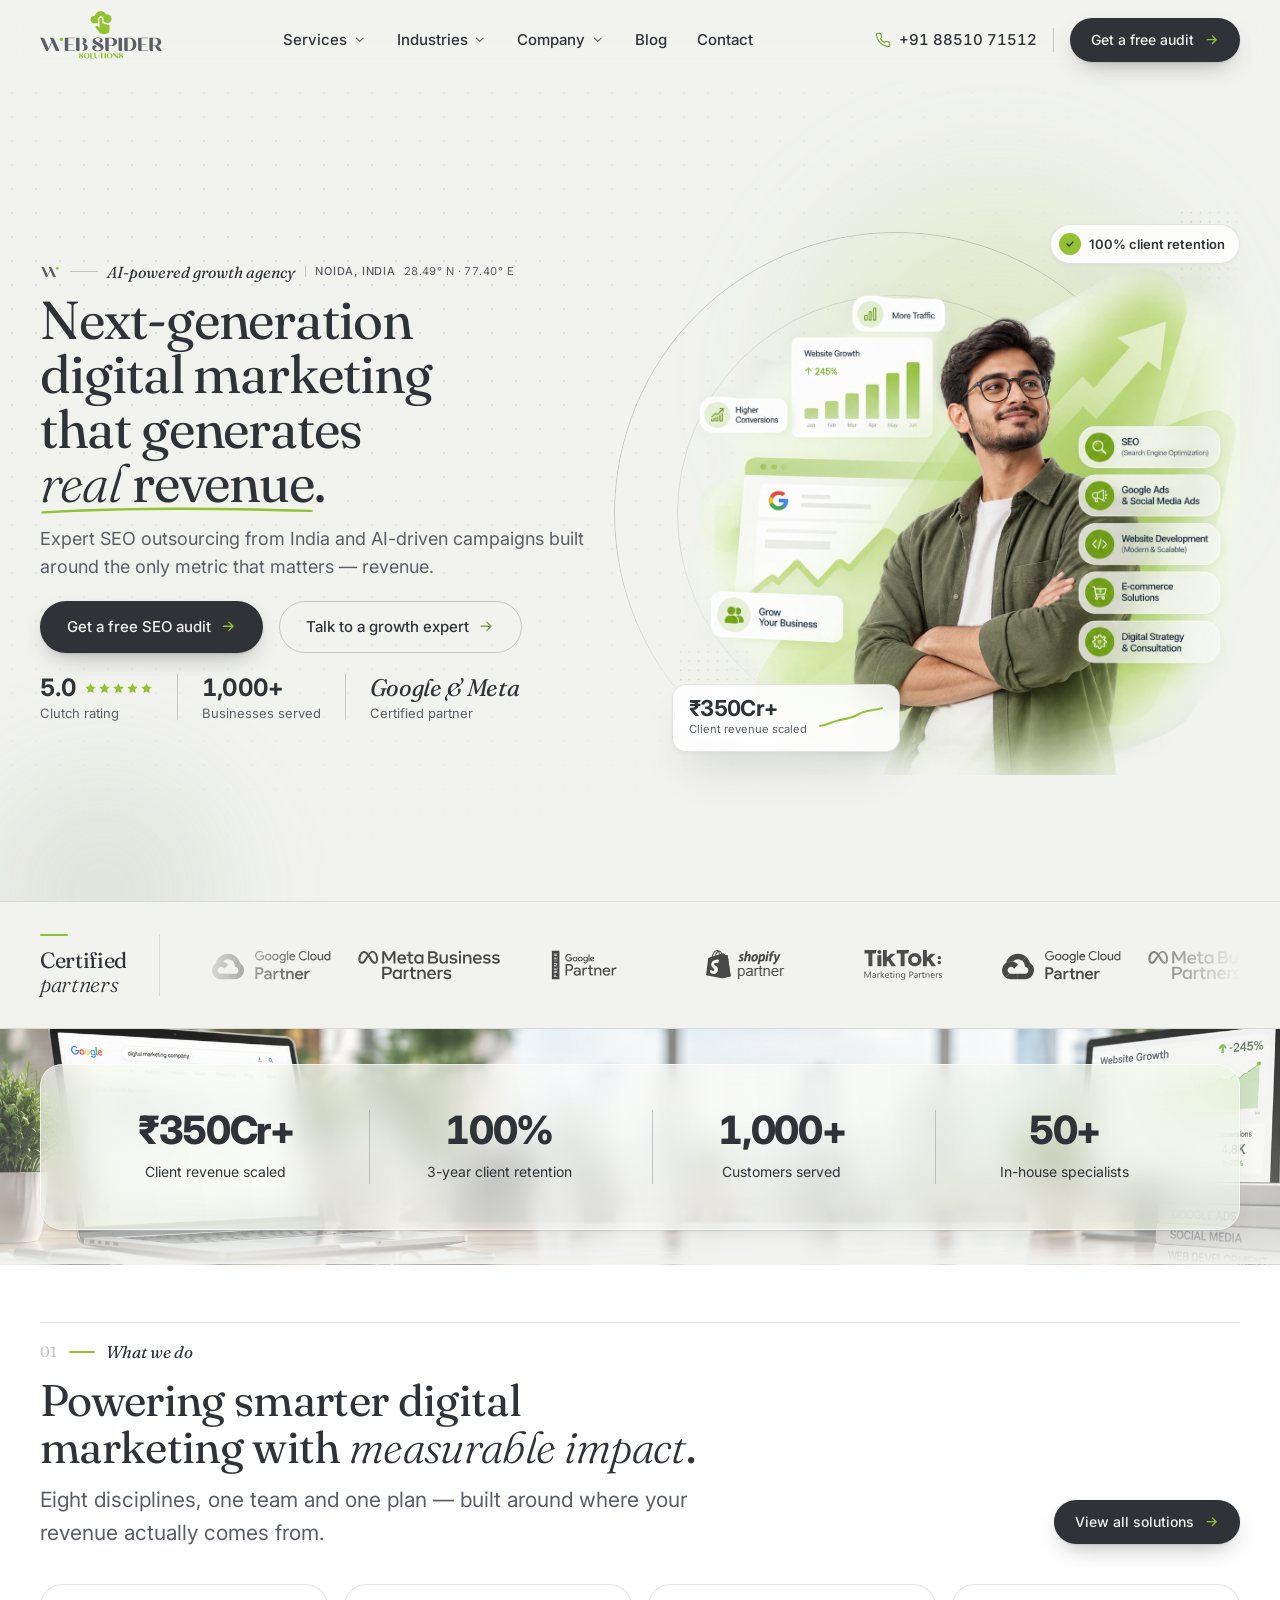
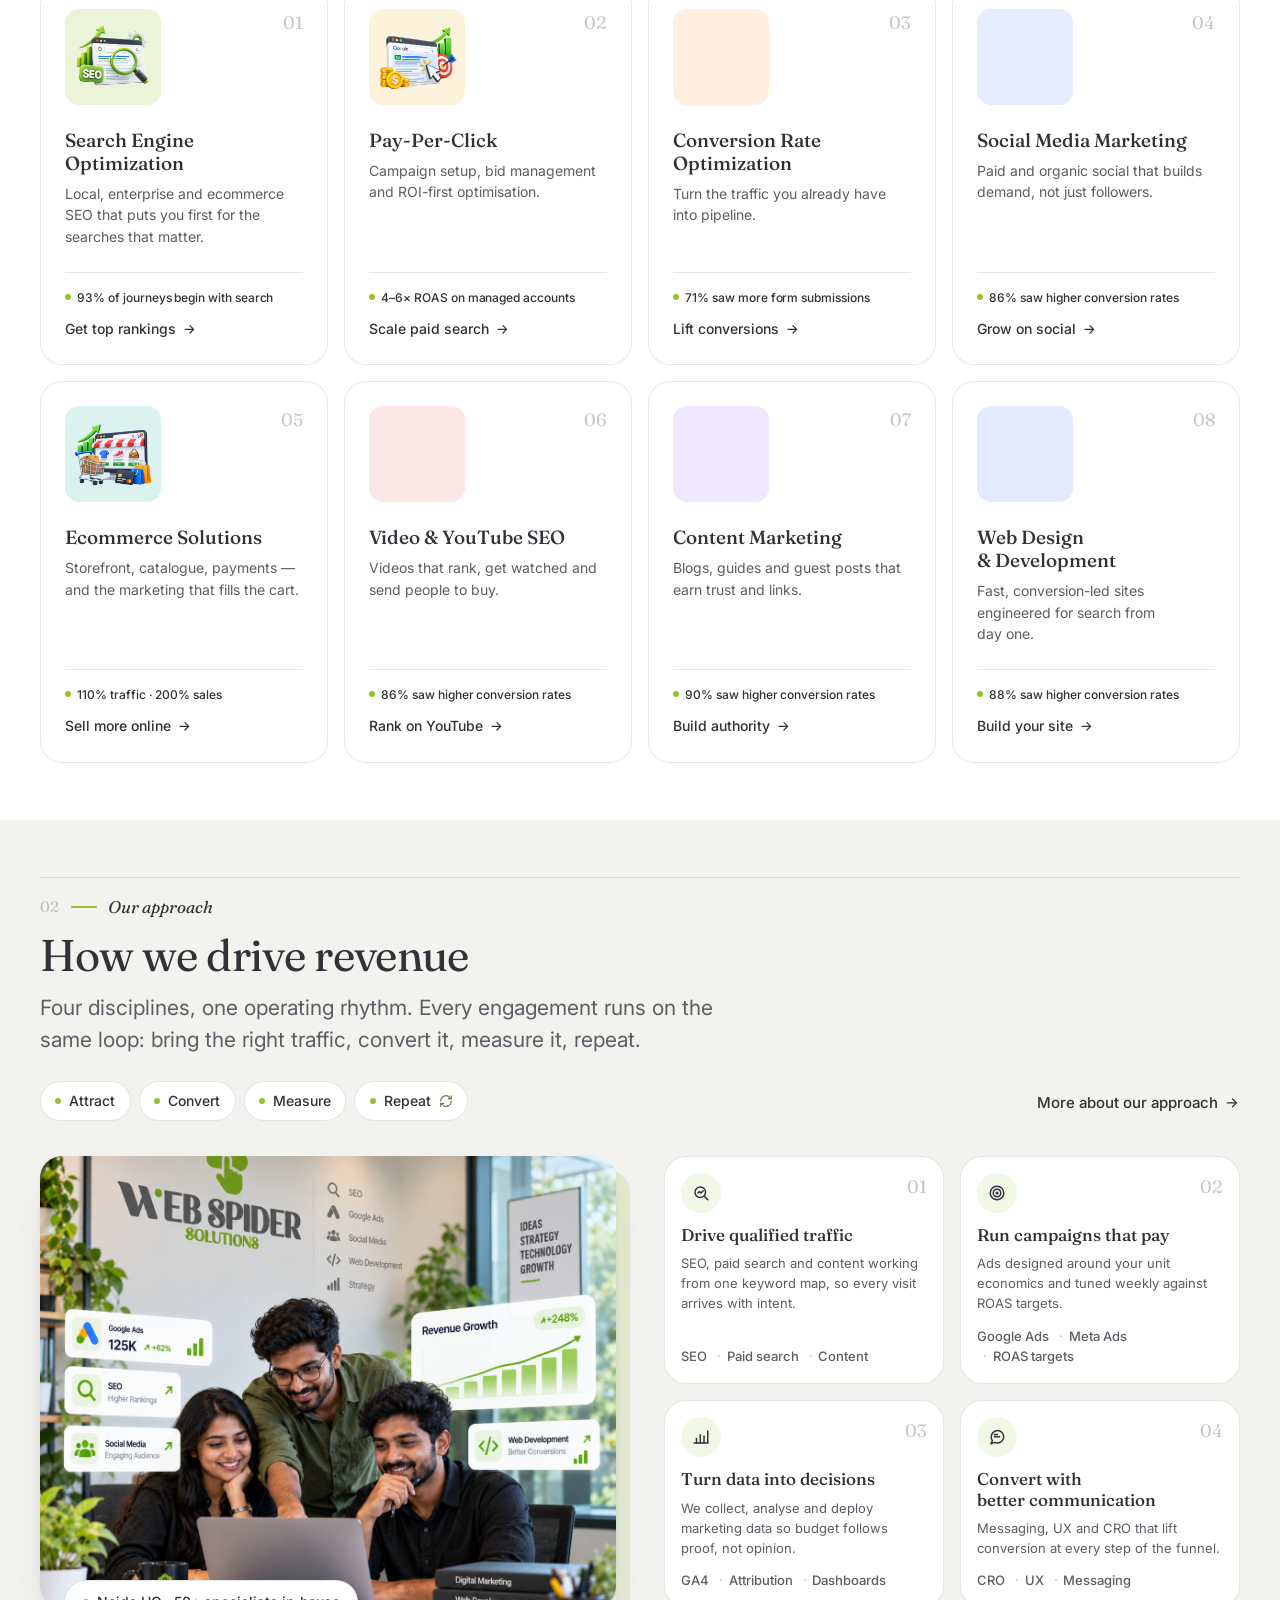
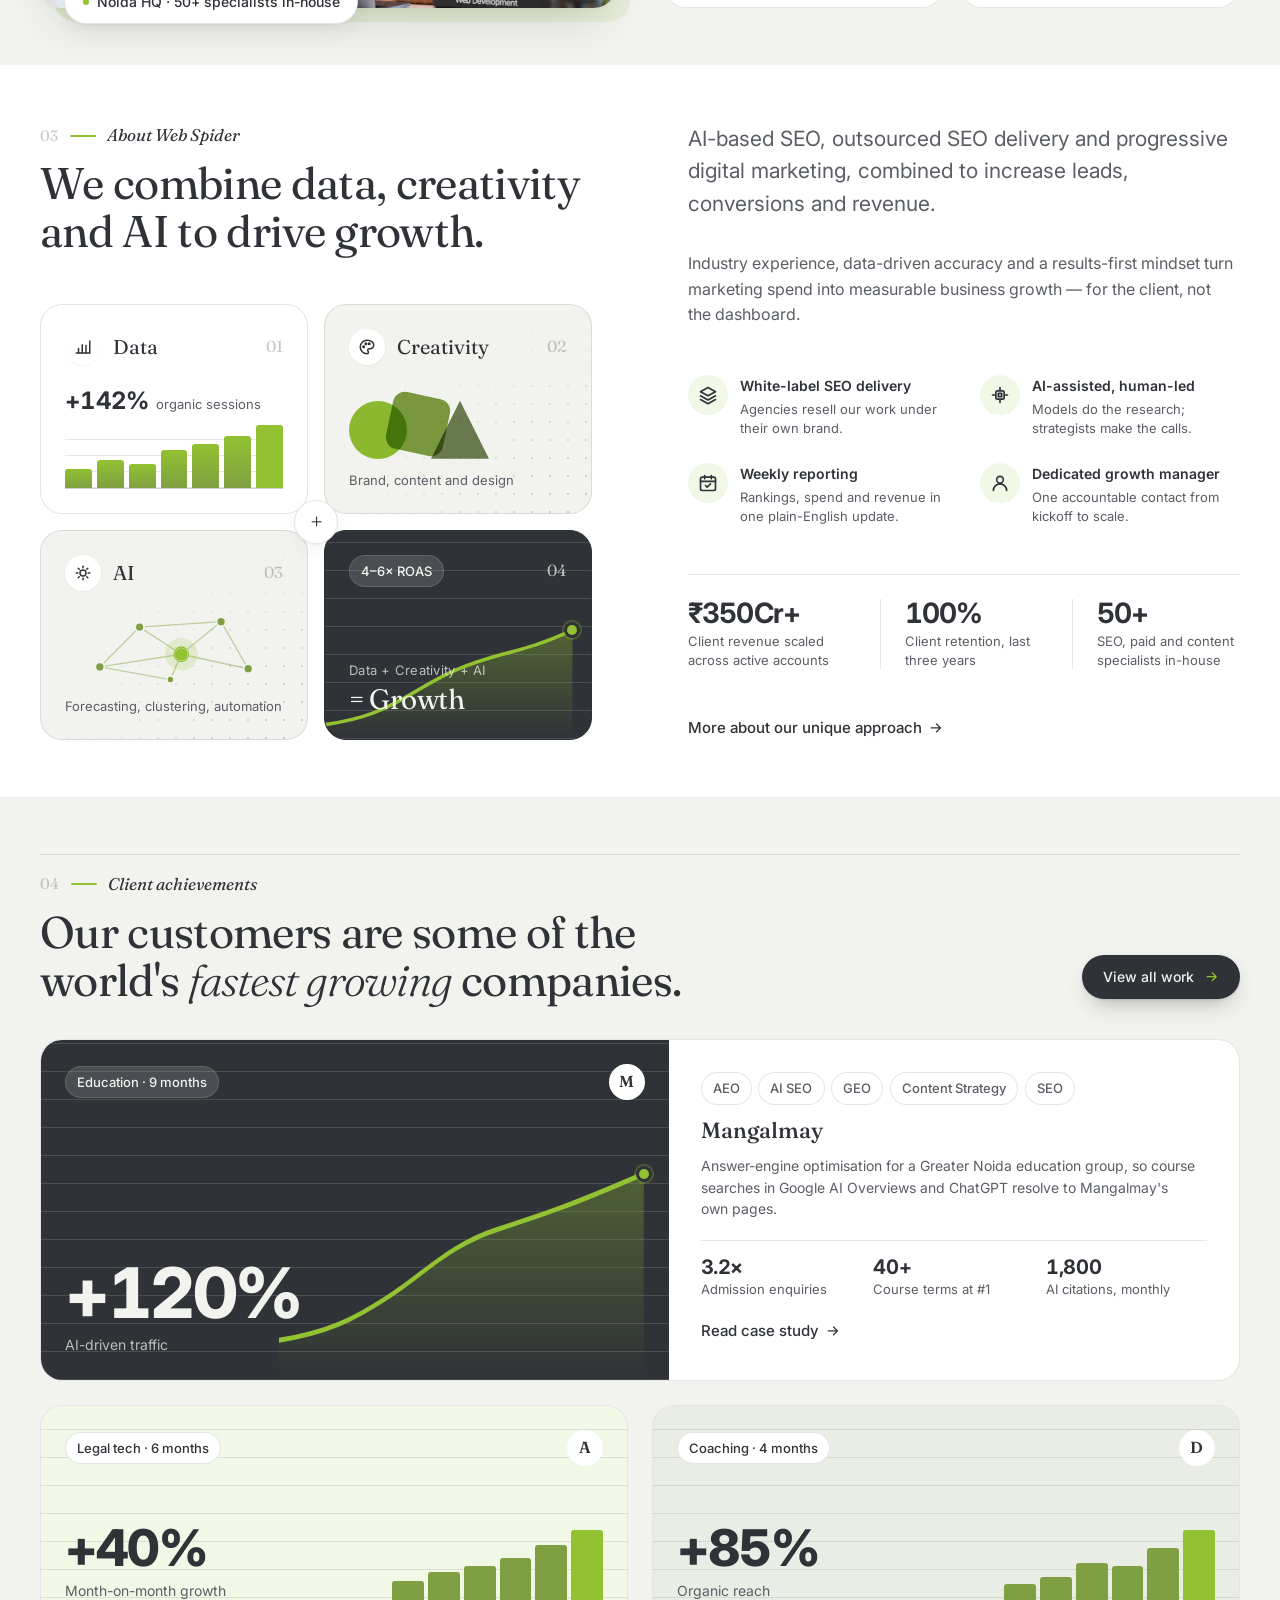
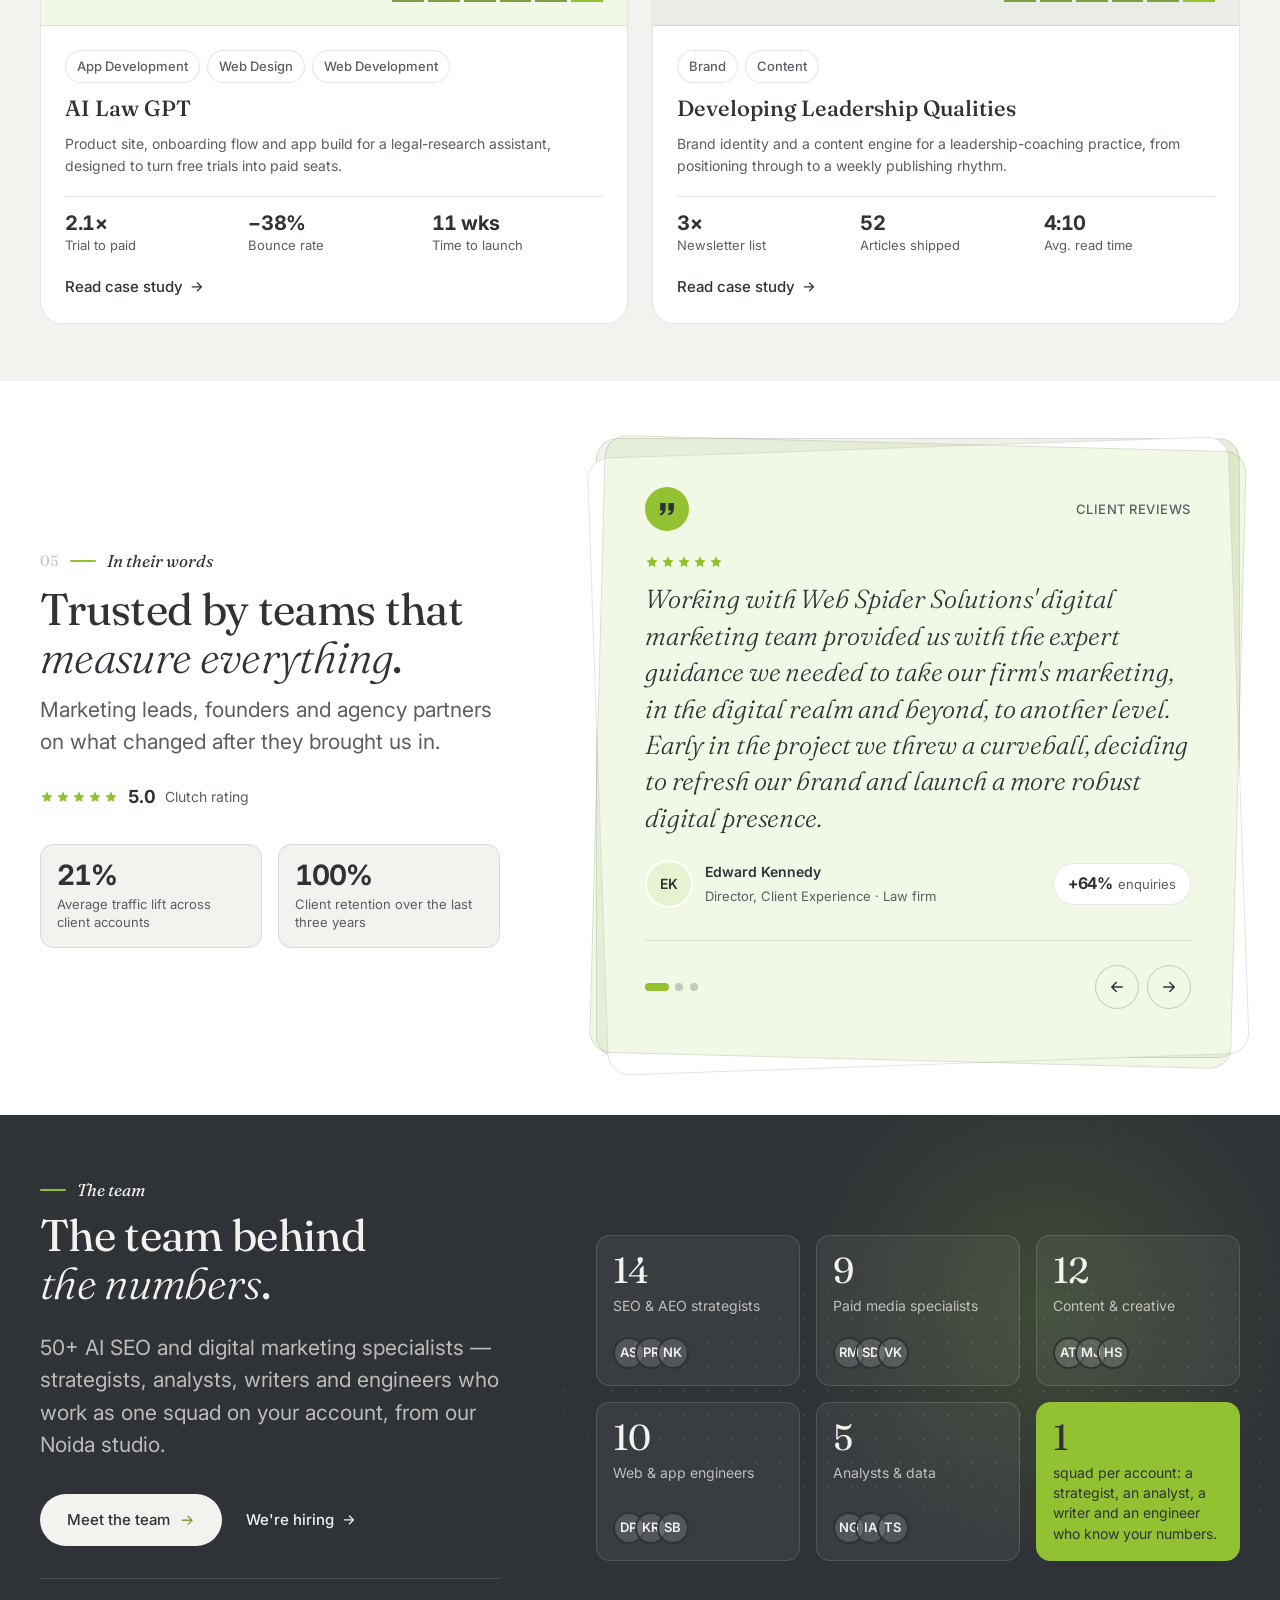
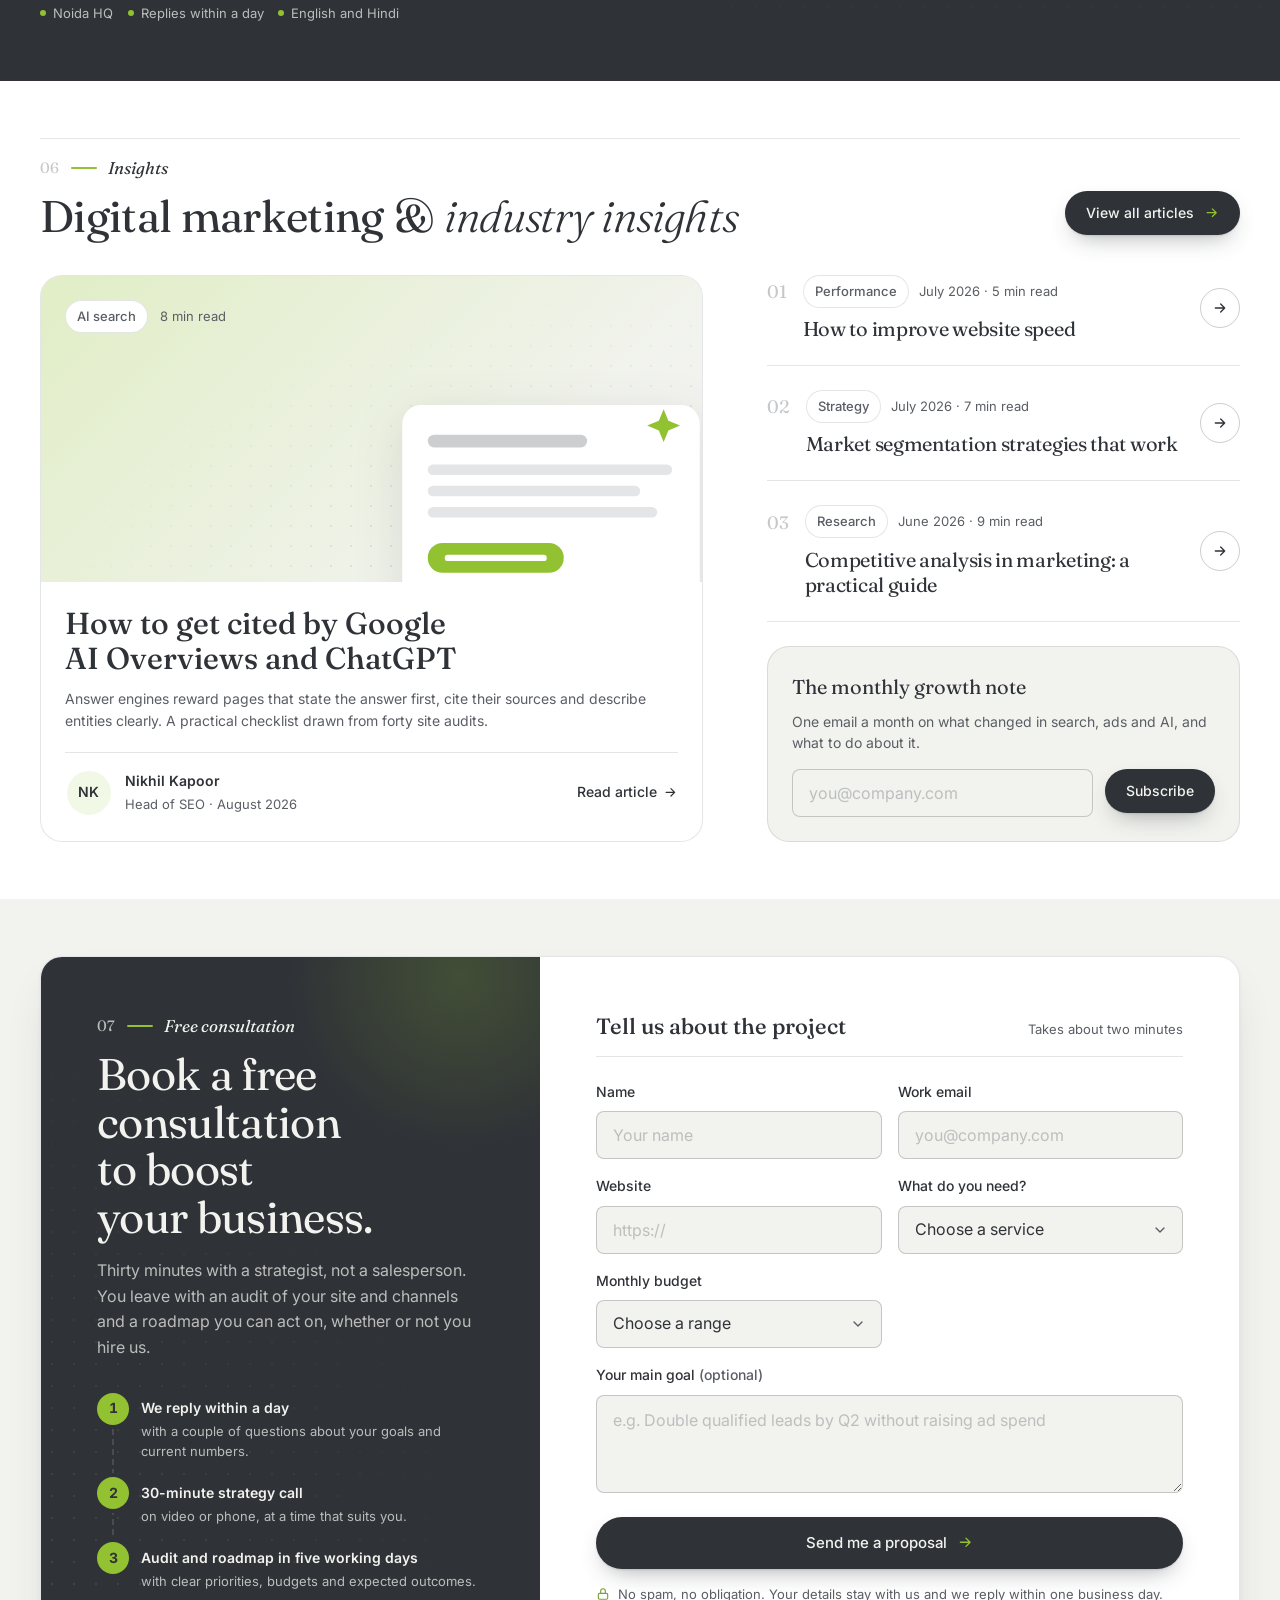
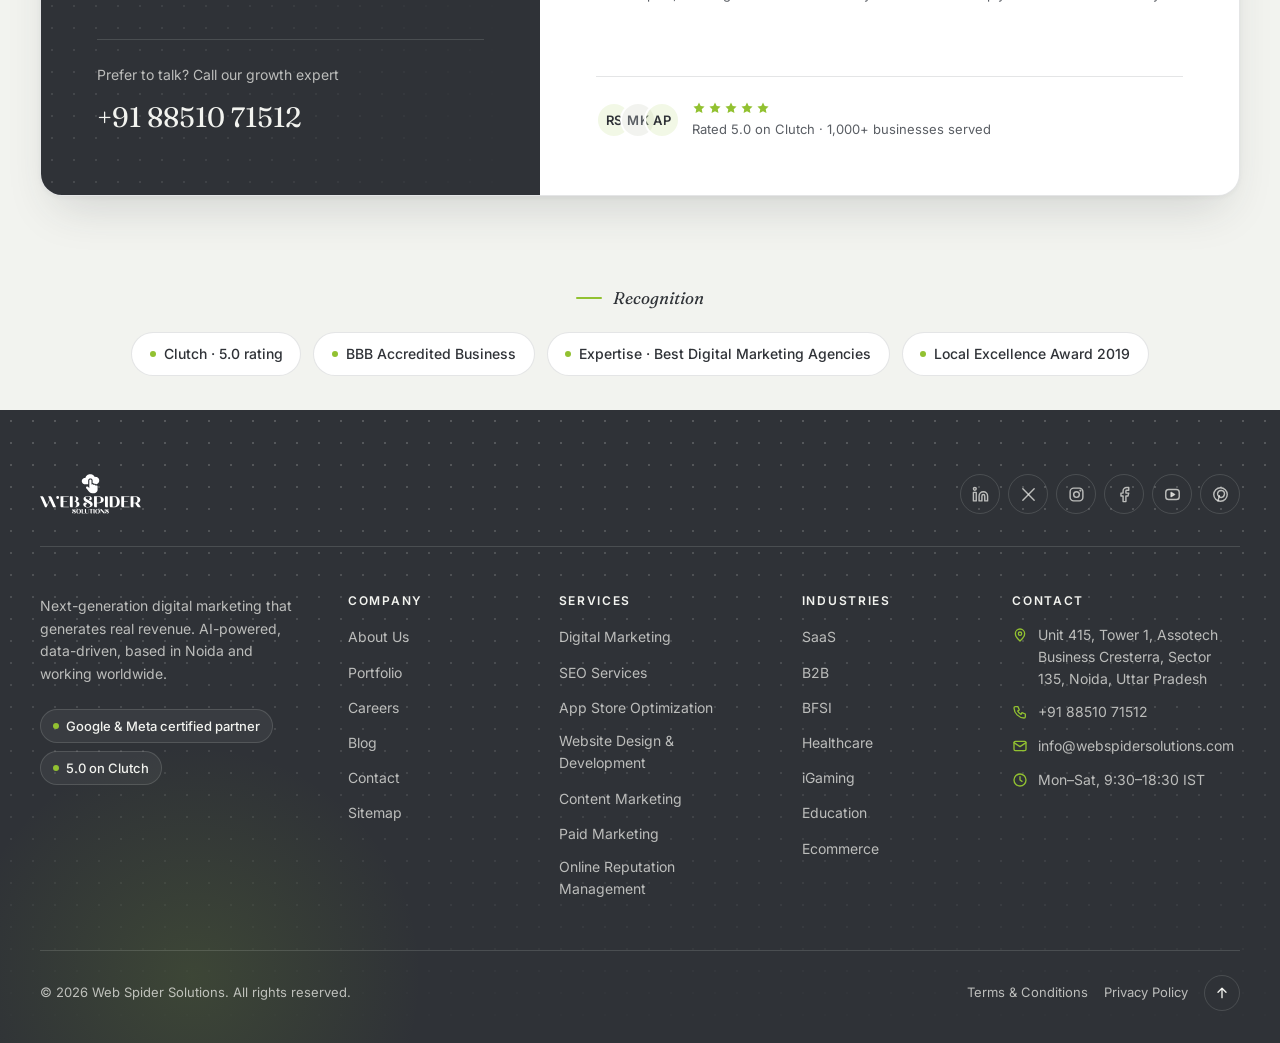
==== commit 41e0ff2d: "Redesign the footer with a social bar, icon contact rows and a dotted Ink ground Co-Authored-By: Cla" ====
--- a/index.html
+++ b/index.html
@@ -1259,18 +1259,51 @@
 
   <!-- ======================================================= Footer -->
   <footer class="site-footer">
-    <div class="container">
+    <div class="container site-footer__inner">
+      <div class="site-footer__top">
+        <a class="site-footer__logo" href="#top" aria-label="Web Spider Solutions home">
+          <img src="assets/img/logo/logo-full-white-trimmed.svg" alt="Web Spider Solutions" width="101" height="40">
+        </a>
+        <ul class="socials" aria-label="Social media">
+          <li>
+            <a class="socials__link" href="#" aria-label="LinkedIn">
+              <svg viewBox="0 0 24 24" fill="none" stroke="currentColor" stroke-width="2" stroke-linecap="round" stroke-linejoin="round" aria-hidden="true"><path d="M16 8a6 6 0 0 1 6 6v7h-4v-7a2 2 0 0 0-4 0v7h-4v-7a6 6 0 0 1 6-6z"/><rect x="2" y="9" width="4" height="12"/><circle cx="4" cy="4" r="2"/></svg>
+            </a>
+          </li>
+          <li>
+            <a class="socials__link" href="#" aria-label="X">
+              <svg viewBox="0 0 24 24" fill="none" stroke="currentColor" stroke-width="2" stroke-linecap="round" stroke-linejoin="round" aria-hidden="true"><path d="M4 4l16 16"/><path d="M20 4 4 20"/></svg>
+            </a>
+          </li>
+          <li>
+            <a class="socials__link" href="#" aria-label="Instagram">
+              <svg viewBox="0 0 24 24" fill="none" stroke="currentColor" stroke-width="2" stroke-linecap="round" stroke-linejoin="round" aria-hidden="true"><rect x="3" y="3" width="18" height="18" rx="5"/><circle cx="12" cy="12" r="4"/><circle cx="17.5" cy="6.5" r="0.6" fill="currentColor"/></svg>
+            </a>
+          </li>
+          <li>
+            <a class="socials__link" href="#" aria-label="Facebook">
+              <svg viewBox="0 0 24 24" fill="none" stroke="currentColor" stroke-width="2" stroke-linecap="round" stroke-linejoin="round" aria-hidden="true"><path d="M18 2h-3a5 5 0 0 0-5 5v3H7v4h3v8h4v-8h3l1-4h-4V7a1 1 0 0 1 1-1h3z"/></svg>
+            </a>
+          </li>
+          <li>
+            <a class="socials__link" href="#" aria-label="YouTube">
+              <svg viewBox="0 0 24 24" fill="none" stroke="currentColor" stroke-width="2" stroke-linecap="round" stroke-linejoin="round" aria-hidden="true"><rect x="2.5" y="5" width="19" height="14" rx="4"/><path d="m10 9 5 3-5 3z" fill="currentColor"/></svg>
+            </a>
+          </li>
+          <li>
+            <a class="socials__link" href="#" aria-label="Pinterest">
+              <svg viewBox="0 0 24 24" fill="none" stroke="currentColor" stroke-width="2" stroke-linecap="round" stroke-linejoin="round" aria-hidden="true"><path d="M8.5 21c.6-2.4 1.4-5.6 1.8-7.2"/><path d="M9.6 14.6c-1.3-.9-2-2.4-1.7-4.1.5-2.7 3-4.5 5.6-4.2 2.8.3 4.6 2.6 4.1 5.3-.5 2.9-2.4 4.7-4.6 4.6-1.2 0-2.2-.7-2.5-1.5"/><circle cx="12" cy="12" r="9.5"/></svg>
+            </a>
+          </li>
+        </ul>
+      </div>
+
       <div class="site-footer__grid">
         <div class="site-footer__brand">
-          <img src="assets/img/logo/logo-full-white-trimmed.svg" alt="Web Spider Solutions" width="101" height="40">
           <p class="site-footer__tagline">Next-generation digital marketing that generates real revenue. AI-powered, data-driven, based in Noida and working worldwide.</p>
-          <ul class="socials" aria-label="Social media">
-            <li><a href="#">LinkedIn</a></li>
-            <li><a href="#">X</a></li>
-            <li><a href="#">Instagram</a></li>
-            <li><a href="#">Facebook</a></li>
-            <li><a href="#">YouTube</a></li>
-            <li><a href="#">Pinterest</a></li>
+          <ul class="site-footer__chips" aria-label="Credentials">
+            <li>Google &amp; Meta certified partner</li>
+            <li>5.0 on Clutch</li>
           </ul>
         </div>
         <div>
@@ -1310,19 +1343,39 @@
         </div>
         <div>
           <h2 class="site-footer__title">Contact</h2>
-          <address class="site-footer__contact">
-            <span>Unit 415, Tower 1, Assotech Business Cresterra, Sector 135, Noida, Uttar Pradesh</span>
-            <a href="tel:+918851071512">+91 88510 71512</a>
-            <a href="mailto:info@webspidersolutions.com">info@webspidersolutions.com</a>
+          <address>
+            <ul class="site-footer__contact">
+              <li>
+                <svg viewBox="0 0 24 24" fill="none" stroke="currentColor" stroke-width="2" stroke-linecap="round" stroke-linejoin="round" aria-hidden="true"><path d="M12 21s7-6.2 7-11a7 7 0 0 0-14 0c0 4.8 7 11 7 11z"/><circle cx="12" cy="10" r="2.5"/></svg>
+                <span>Unit 415, Tower 1, Assotech Business Cresterra, Sector 135, Noida, Uttar Pradesh</span>
+              </li>
+              <li>
+                <svg viewBox="0 0 24 24" fill="none" stroke="currentColor" stroke-width="2" stroke-linecap="round" stroke-linejoin="round" aria-hidden="true"><path d="M5 4h4l2 5-2.5 1.5a11 11 0 0 0 5 5L15 13l5 2v4a2 2 0 0 1-2 2A16 16 0 0 1 3 6a2 2 0 0 1 2-2z"/></svg>
+                <a href="tel:+918851071512">+91 88510 71512</a>
+              </li>
+              <li>
+                <svg viewBox="0 0 24 24" fill="none" stroke="currentColor" stroke-width="2" stroke-linecap="round" stroke-linejoin="round" aria-hidden="true"><rect x="3" y="5" width="18" height="14" rx="2"/><path d="m3 7 9 6 9-6"/></svg>
+                <a href="mailto:info@webspidersolutions.com">info@webspidersolutions.com</a>
+              </li>
+              <li>
+                <svg viewBox="0 0 24 24" fill="none" stroke="currentColor" stroke-width="2" stroke-linecap="round" stroke-linejoin="round" aria-hidden="true"><circle cx="12" cy="12" r="9"/><path d="M12 7v5l3 2"/></svg>
+                <span>Mon–Sat, 9:30–18:30 IST</span>
+              </li>
+            </ul>
           </address>
         </div>
       </div>
 
       <div class="site-footer__bottom">
         <p>© 2026 Web Spider Solutions. All rights reserved.</p>
-        <ul>
+        <ul class="site-footer__legal">
           <li><a href="#">Terms &amp; Conditions</a></li>
           <li><a href="#">Privacy Policy</a></li>
+          <li>
+            <a class="site-footer__top-link" href="#top" aria-label="Back to top">
+              <svg viewBox="0 0 24 24" fill="none" stroke="currentColor" stroke-width="2" stroke-linecap="round" stroke-linejoin="round" aria-hidden="true"><path d="M12 19V5"/><path d="m6 11 6-6 6 6"/></svg>
+            </a>
+          </li>
         </ul>
       </div>
     </div>
--- a/assets/css/tokens.css
+++ b/assets/css/tokens.css
@@ -25,6 +25,7 @@
   --color-on-dark: #f2f3ef;
   --color-on-dark-muted: rgba(242, 243, 239, 0.72);
   --color-line-on-dark: rgba(242, 243, 239, 0.14);
+  --color-surface-on-dark: rgba(242, 243, 239, 0.05); /* raised tiles on Ink */
   --color-header-bg: rgba(242, 243, 239, 0.55);   /* at top: blends into Bone */
   --color-header-bg-solid: rgba(255, 255, 255, 0.86); /* scrolled: white frosted */
   --color-backdrop: rgba(47, 50, 55, 0.4);
--- a/assets/css/components.css
+++ b/assets/css/components.css
@@ -836,36 +836,149 @@
 
 /* --- Footer ---------------------------------------------------------------------------- */
 
+/* Ink footer with a green glow, a faint dot grid and a very faint
+   oversized wordmark along the bottom edge. */
 .site-footer {
+  position: relative;
+  isolation: isolate;
+  overflow: hidden;
+  padding-block: var(--space-8) var(--space-6);
   background: var(--color-ink);
   color: var(--color-on-dark);
-  padding-block: var(--space-9) var(--space-6);
+}
+
+/* Dot grid across the whole footer, strongest at the top and thinning
+   out towards the bottom bar. */
+.site-footer::before {
+  content: "";
+  position: absolute;
+  inset: 0;
+  z-index: -1;
+  background-image: radial-gradient(var(--color-on-dark-muted) 1.2px, transparent 1.2px);
+  background-size: 22px 22px;
+  opacity: 0.28;
+  -webkit-mask-image: linear-gradient(to bottom, rgba(0, 0, 0, 1) 0%, rgba(0, 0, 0, 0.55) 55%, transparent 100%);
+  mask-image: linear-gradient(to bottom, rgba(0, 0, 0, 1) 0%, rgba(0, 0, 0, 0.55) 55%, transparent 100%);
+}
+
+.site-footer::after {
+  content: "";
+  position: absolute;
+  left: -10%;
+  bottom: -40%;
+  z-index: -1;
+  width: min(50vw, 640px);
+  aspect-ratio: 1;
+  border-radius: 50%;
+  background: radial-gradient(closest-side, var(--color-accent-glow), transparent 72%);
+  opacity: 0.5;
 }
 
 .site-footer :focus-visible {
   outline-color: var(--color-on-dark);
+}
+
+.site-footer__inner {
+  position: relative;
+}
+
+/* Top band: logo left, social icon buttons right. */
+.site-footer__top {
+  display: flex;
+  flex-wrap: wrap;
+  align-items: center;
+  justify-content: space-between;
+  gap: var(--space-4);
+  padding-bottom: var(--space-6);
+  border-bottom: 1px solid var(--color-line-on-dark);
+}
+
+.site-footer__logo {
+  display: inline-flex;
+}
+
+.site-footer__logo img {
+  height: 40px;
+  width: auto;
+}
+
+.socials {
+  display: flex;
+  flex-wrap: wrap;
+  gap: var(--space-2);
+}
+
+.socials__link {
+  display: inline-flex;
+  align-items: center;
+  justify-content: center;
+  width: 40px;
+  height: 40px;
+  border: 1px solid var(--color-line-on-dark);
+  border-radius: 50%;
+  color: var(--color-on-dark-muted);
+  transition:
+    color var(--dur-fast) var(--ease-out),
+    border-color var(--dur-fast) var(--ease-out),
+    background-color var(--dur-fast) var(--ease-out),
+    transform var(--dur-fast) var(--ease-out);
+}
+
+.socials__link svg {
+  width: 17px;
+  height: 17px;
+}
+
+.socials__link:hover {
+  color: var(--color-ink);
+  background: var(--color-accent);
+  border-color: var(--color-accent);
+  transform: translateY(-2px);
 }
 
 .site-footer__grid {
   display: grid;
   grid-template-columns: 1fr;
   gap: var(--space-7) var(--space-6);
+  padding-block: var(--space-7);
 }
 
 .site-footer__brand {
-  max-width: 30ch;
-}
-
-.site-footer__brand img {
-  height: 40px;
-  width: auto;
+  max-width: 32ch;
 }
 
 .site-footer__tagline {
-  margin-top: var(--space-5);
   font-size: var(--text-small);
   line-height: 1.6;
   color: var(--color-on-dark-muted);
+}
+
+.site-footer__chips {
+  display: flex;
+  flex-wrap: wrap;
+  gap: var(--space-2);
+  margin-top: var(--space-5);
+}
+
+.site-footer__chips li {
+  display: inline-flex;
+  align-items: center;
+  gap: 0.45rem;
+  padding: 0.35rem 0.75rem;
+  border: 1px solid var(--color-line-on-dark);
+  border-radius: var(--radius-pill);
+  background: var(--color-surface-on-dark);
+  font-size: var(--text-xs);
+  font-weight: 500;
+  color: var(--color-on-dark);
+}
+
+.site-footer__chips li::before {
+  content: "";
+  width: 6px;
+  height: 6px;
+  border-radius: 50%;
+  background: var(--color-accent);
 }
 
 .site-footer__title {
@@ -880,27 +993,53 @@
 
 .site-footer__links {
   display: grid;
-  gap: 0.55rem;
-}
-
-.site-footer__links a,
-.site-footer__contact a {
+  gap: 0.6rem;
+}
+
+.site-footer__links a {
+  display: inline-block;
   font-size: var(--text-small);
   color: var(--color-on-dark-muted);
-  transition: color var(--dur-fast) var(--ease-out);
-}
-
-.site-footer__links a:hover,
-.site-footer__contact a:hover {
+  transition:
+    color var(--dur-fast) var(--ease-out),
+    transform var(--dur-fast) var(--ease-out);
+}
+
+.site-footer__links a:hover {
   color: var(--color-on-dark);
-}
-
+  transform: translateX(3px);
+}
+
+/* Contact column: icon rows. */
 .site-footer__contact {
   display: grid;
   gap: var(--space-3);
   font-size: var(--text-small);
+  line-height: 1.55;
   color: var(--color-on-dark-muted);
-  line-height: 1.6;
+}
+
+.site-footer__contact li {
+  display: flex;
+  align-items: flex-start;
+  gap: 0.6rem;
+}
+
+.site-footer__contact svg {
+  flex-shrink: 0;
+  width: 16px;
+  height: 16px;
+  margin-top: 0.2em;
+  color: var(--color-accent);
+}
+
+.site-footer__contact a {
+  color: var(--color-on-dark-muted);
+  transition: color var(--dur-fast) var(--ease-out);
+}
+
+.site-footer__contact a:hover {
+  color: var(--color-on-dark);
 }
 
 .site-footer__bottom {
@@ -909,39 +1048,48 @@
   align-items: center;
   justify-content: space-between;
   gap: var(--space-4);
-  margin-top: var(--space-8);
   padding-top: var(--space-5);
   border-top: 1px solid var(--color-line-on-dark);
   font-size: var(--text-xs);
   color: var(--color-on-dark-muted);
 }
 
-.site-footer__bottom ul {
+.site-footer__legal {
   display: flex;
   flex-wrap: wrap;
+  align-items: center;
   gap: var(--space-4);
 }
 
-.site-footer__bottom a:hover {
+.site-footer__legal a:hover {
   color: var(--color-on-dark);
 }
 
-.socials {
-  display: flex;
-  flex-wrap: wrap;
-  gap: var(--space-2) var(--space-4);
-  margin-top: var(--space-5);
-}
-
-.socials a {
-  font-size: var(--text-small);
-  font-weight: 500;
-  color: var(--color-on-dark-muted);
-  transition: color var(--dur-fast) var(--ease-out);
-}
-
-.socials a:hover {
+/* Back to top: a small circular button at the end of the bottom bar. */
+.site-footer__top-link {
+  display: inline-flex;
+  align-items: center;
+  justify-content: center;
+  width: 36px;
+  height: 36px;
+  border: 1px solid var(--color-line-on-dark);
+  border-radius: 50%;
   color: var(--color-on-dark);
+  transition:
+    background-color var(--dur-fast) var(--ease-out),
+    border-color var(--dur-fast) var(--ease-out),
+    color var(--dur-fast) var(--ease-out);
+}
+
+.site-footer__top-link svg {
+  width: 16px;
+  height: 16px;
+}
+
+.site-footer__top-link:hover {
+  background: var(--color-accent);
+  border-color: var(--color-accent);
+  color: var(--color-ink);
 }
 
 @media (min-width: 640px) {
@@ -956,7 +1104,8 @@
 
 @media (min-width: 1024px) {
   .site-footer__grid {
-    grid-template-columns: 2fr 1fr 1fr 1fr 1.4fr;
+    grid-template-columns: 1.6fr 1fr 1.2fr 1fr 1.4fr;
+    gap: var(--space-7) var(--space-7);
   }
 
   .site-footer__brand {
--- a/assets/css/home.css
+++ b/assets/css/home.css
@@ -2124,7 +2124,7 @@
   padding: var(--space-4);
   border: 1px solid var(--color-line-on-dark);
   border-radius: var(--radius);
-  background: rgba(242, 243, 239, 0.05);
+  background: var(--color-surface-on-dark);
   transition:
     border-color var(--dur) var(--ease-out),
     transform var(--dur) var(--ease-out);
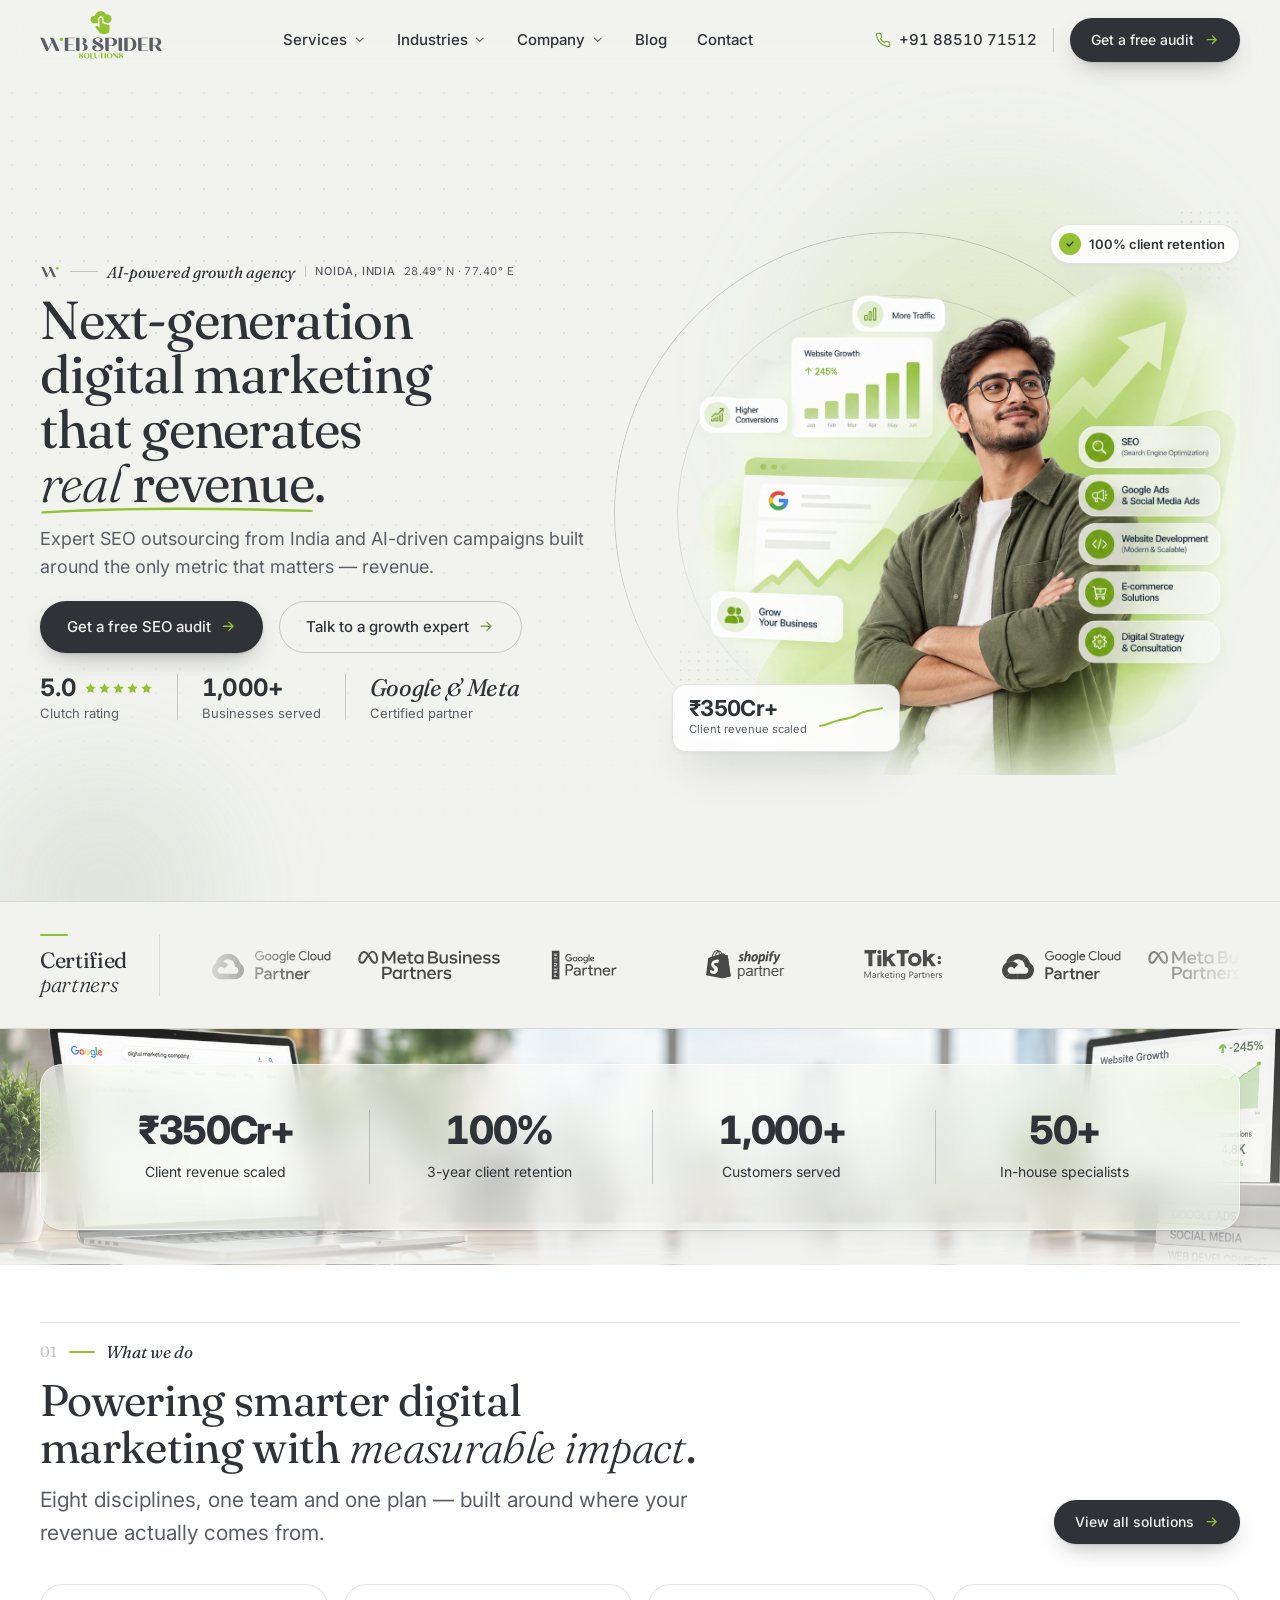
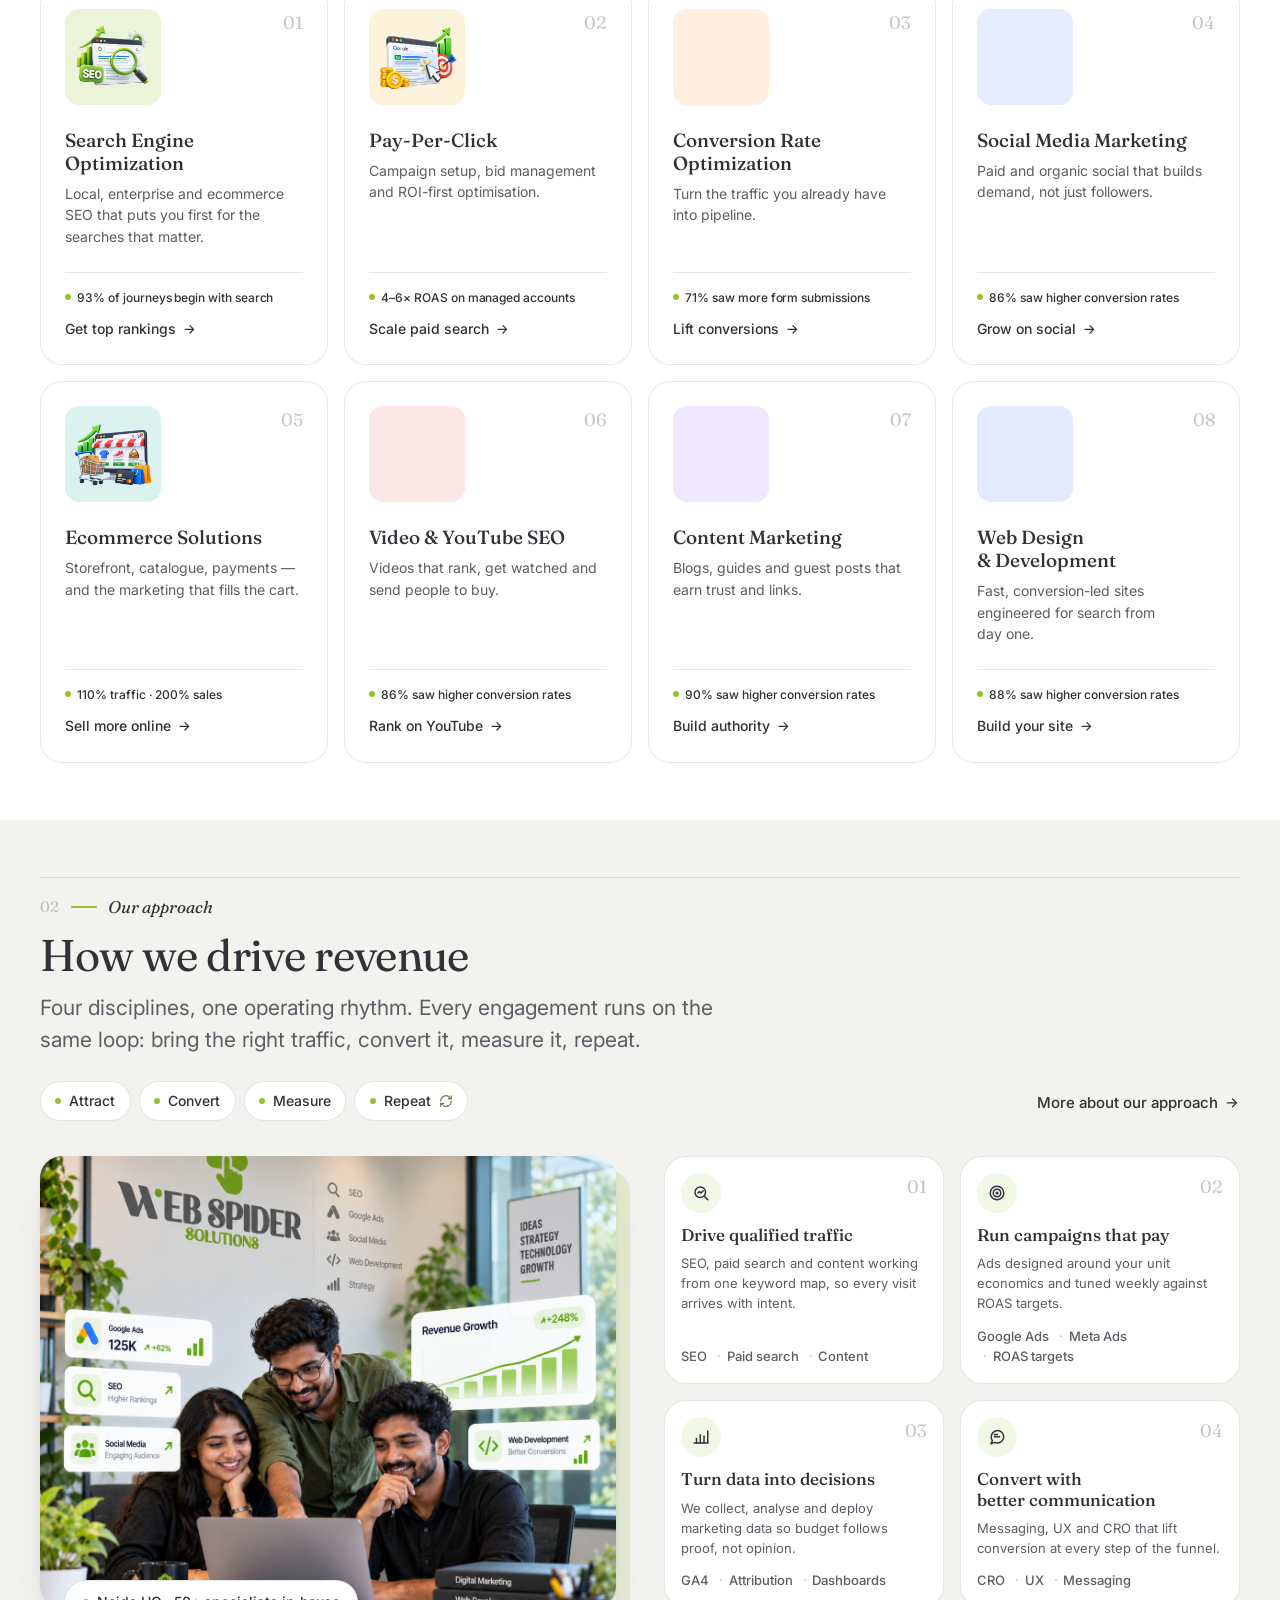
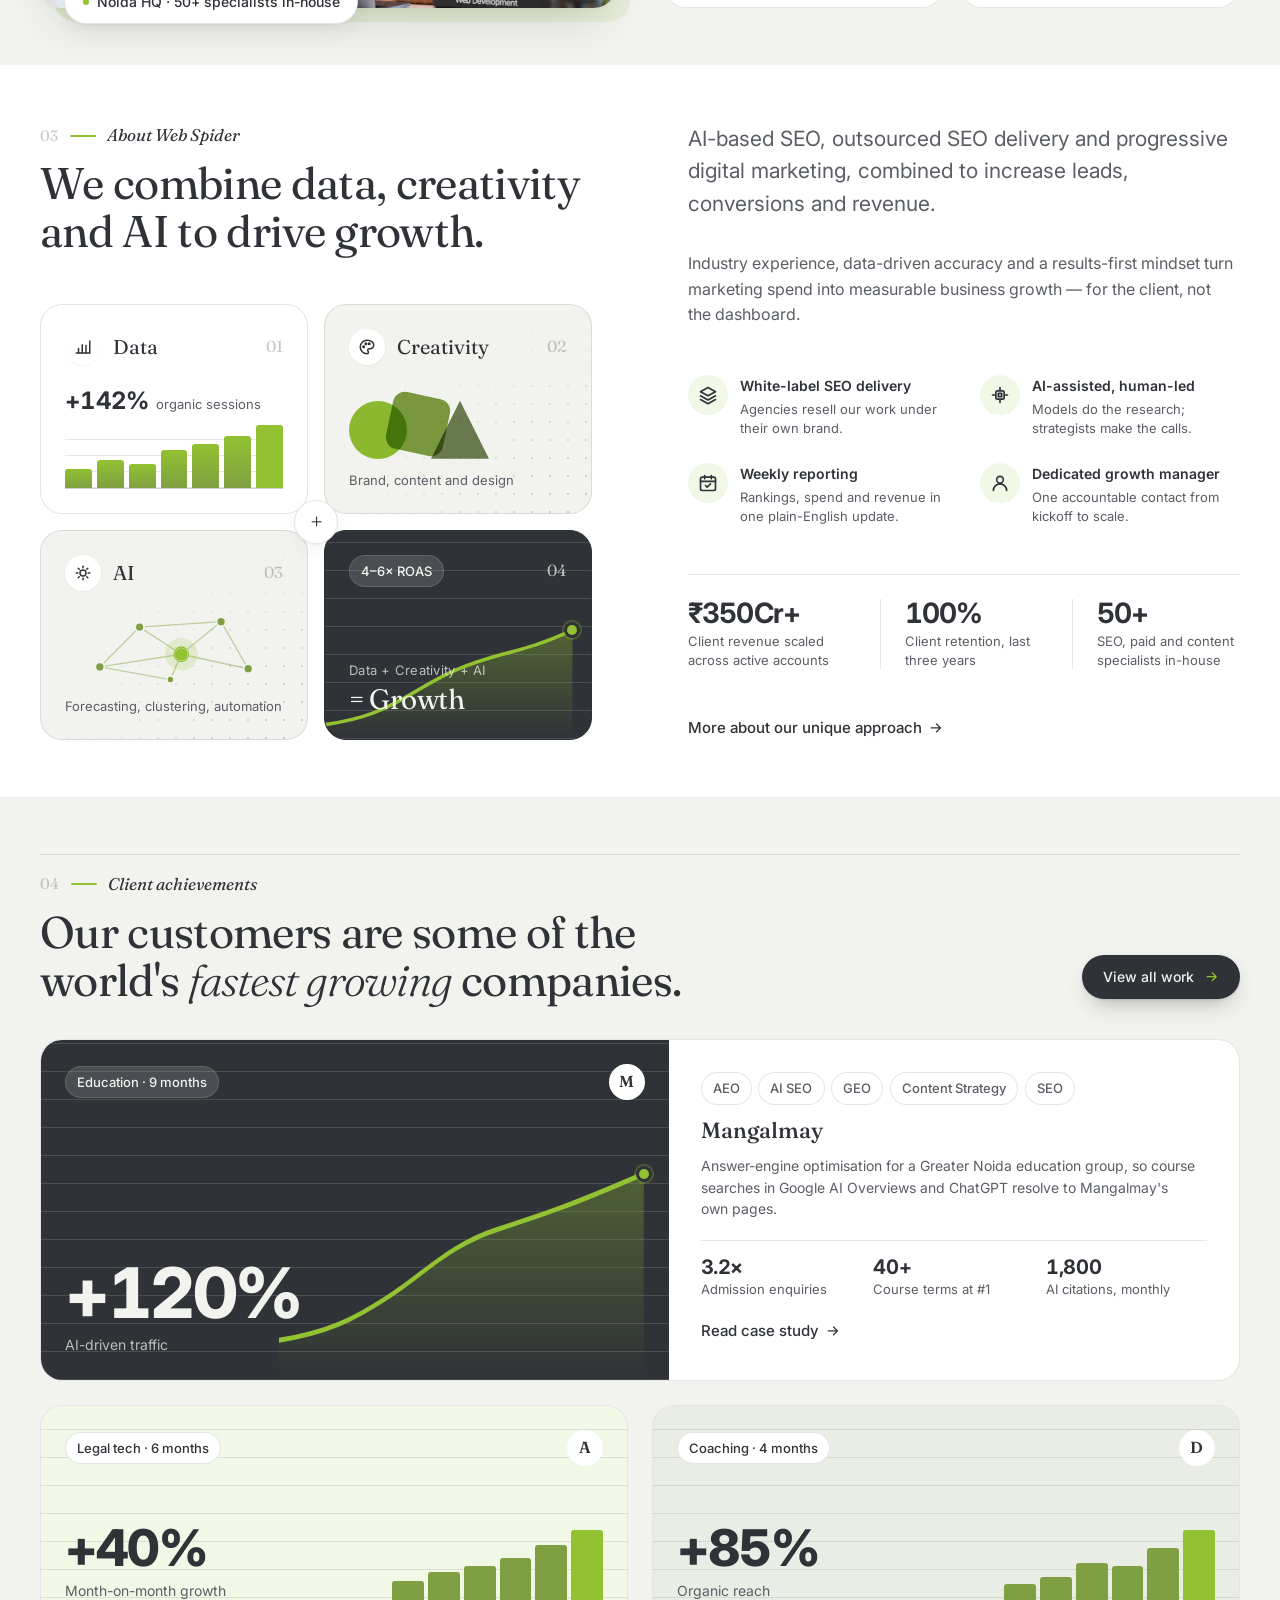
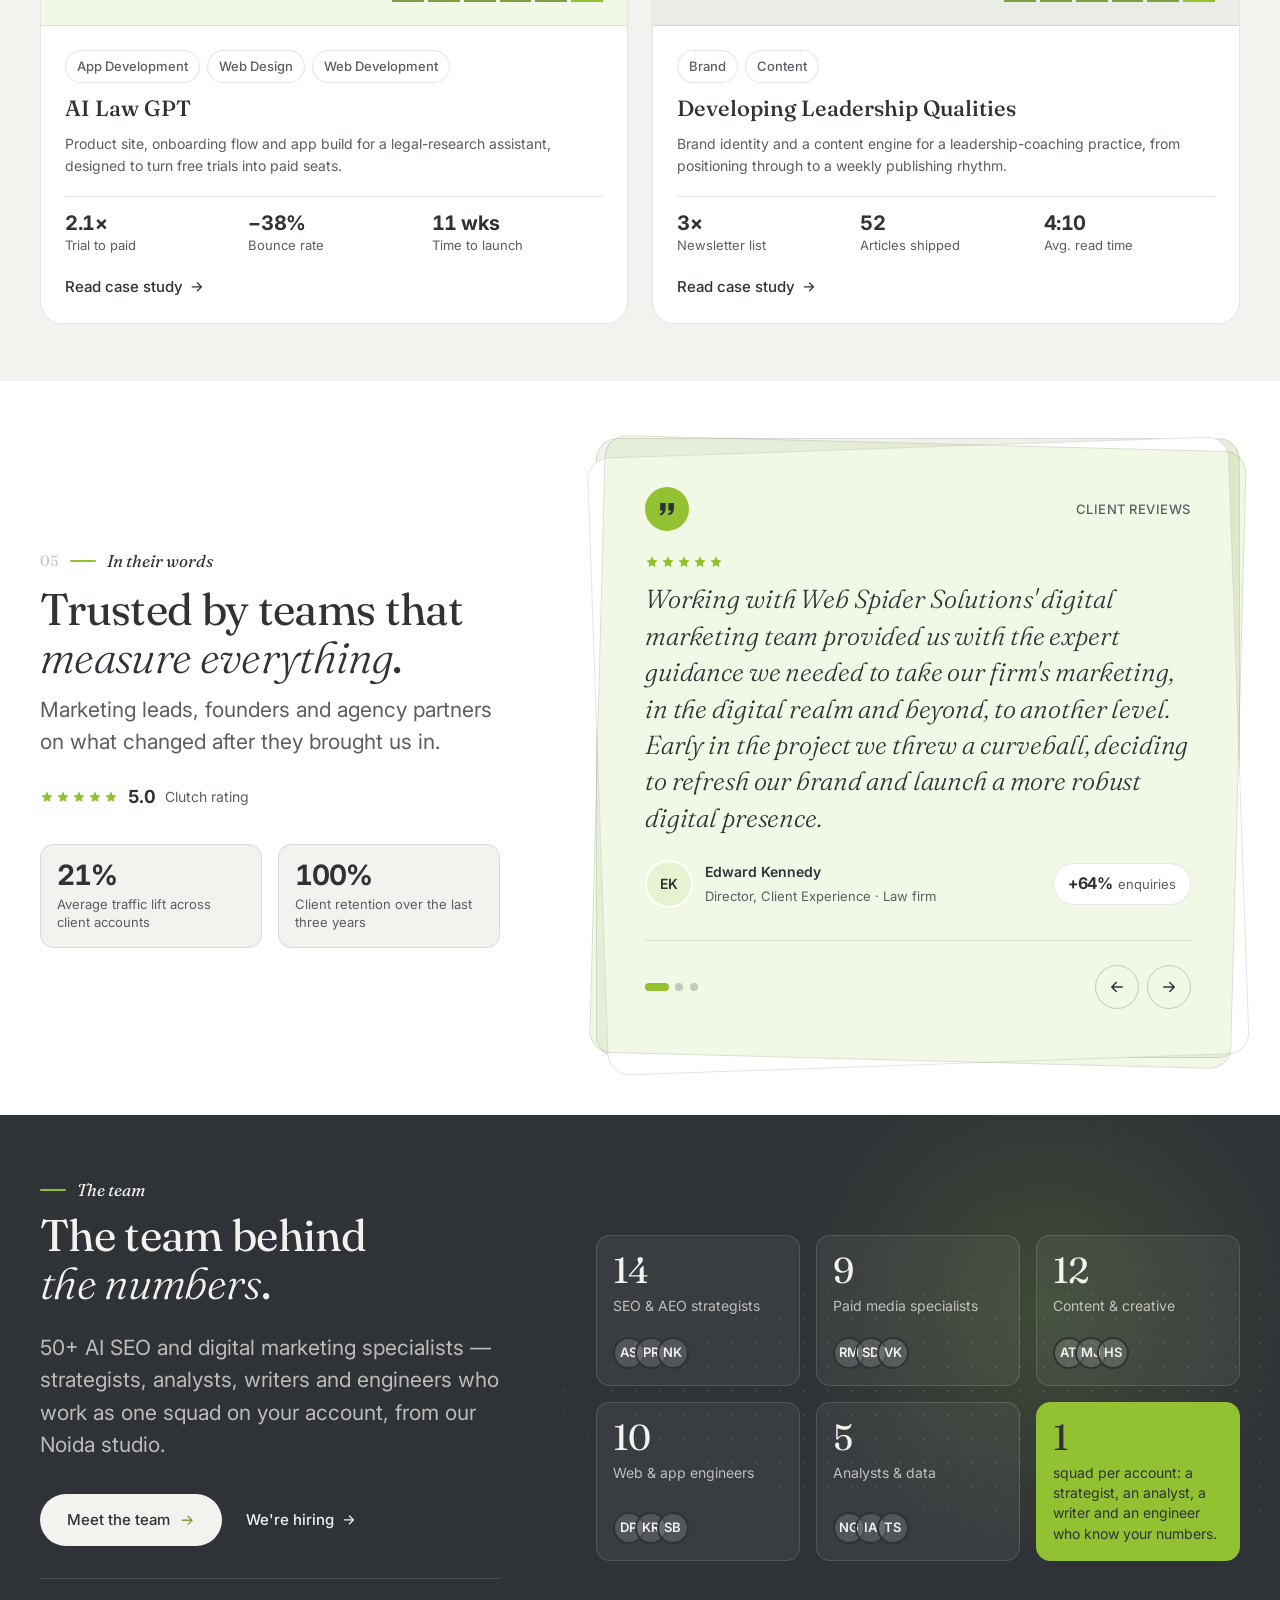
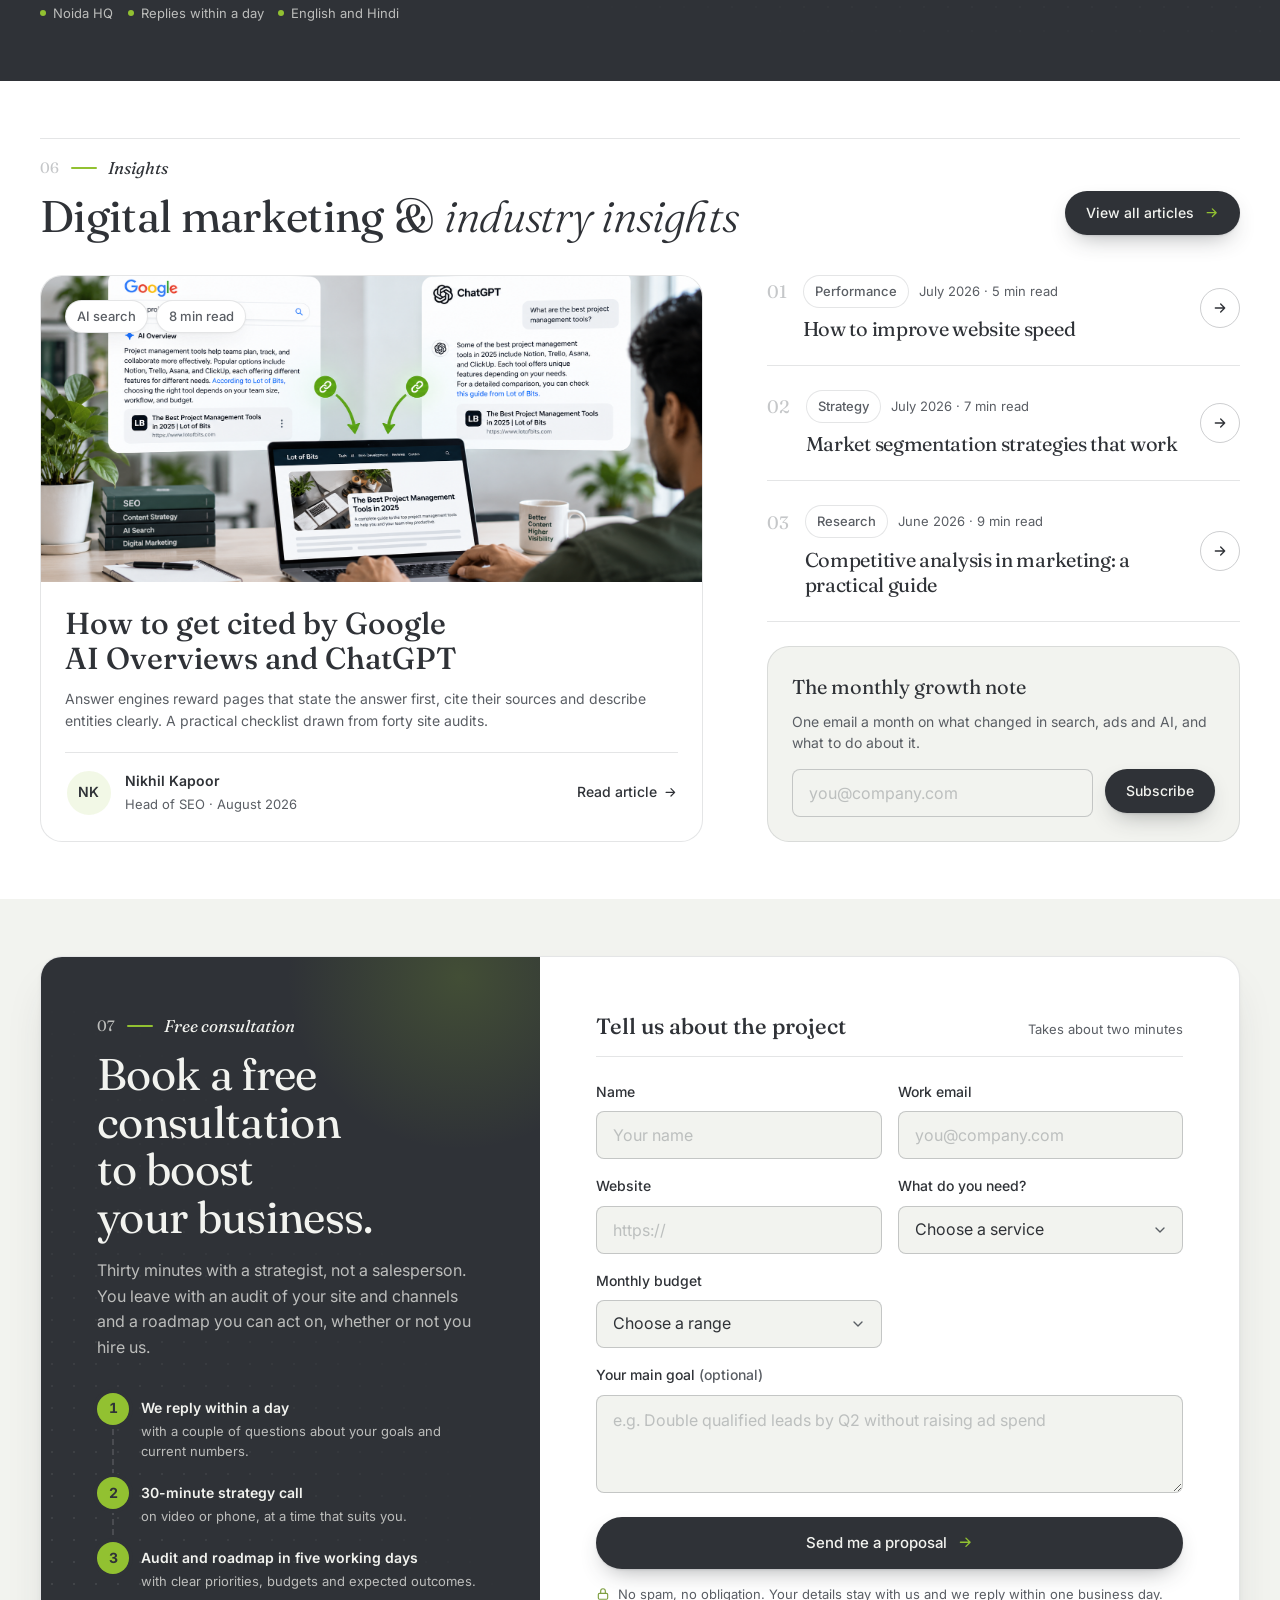
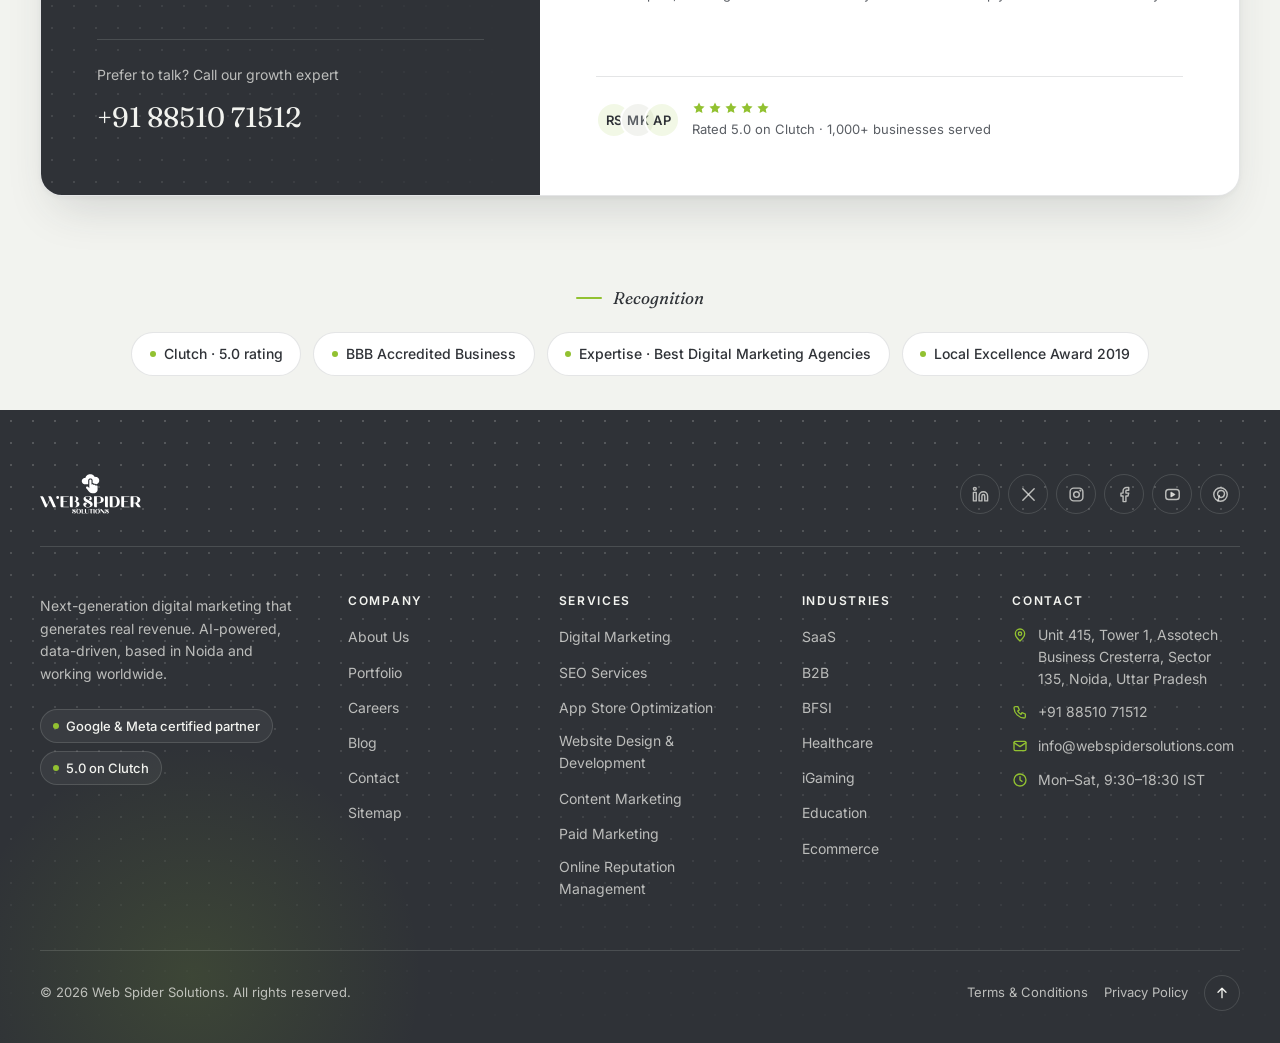
==== commit b70c235d: "Use the supplied photo as the featured article cover Co-Authored-By: Claude Fable 5.1 <noreply@anthr" ====
--- a/index.html
+++ b/index.html
@@ -1037,22 +1037,12 @@
           <!-- Featured article -->
           <article class="card card--hover post-feature reveal">
             <a class="post-feature__link" href="#">
-              <div class="post-feature__cover" style="--art: linear-gradient(135deg, rgba(146, 193, 49, 0.28), rgba(242, 243, 239, 1) 75%)">
+              <div class="post-feature__cover">
+                <img class="post-feature__img" src="assets/img/home/insights/blog-featured-image.png" alt="A Google AI Overview and a ChatGPT answer both citing the same article, shown above a laptop displaying that article" width="1774" height="887" loading="lazy" decoding="async">
                 <div class="post-feature__cat">
                   <span class="tag">AI search</span>
-                  <span class="post-feature__read">8 min read</span>
-                </div>
-                <!-- An answer card being cited: lines of copy, one highlighted, and a spark. -->
-                <svg class="post-feature__art" viewBox="0 0 320 220" fill="none" aria-hidden="true">
-                  <rect x="20" y="30" width="280" height="200" rx="18" class="post-feature__art-card"/>
-                  <rect x="44" y="58" width="150" height="12" rx="6" class="post-feature__art-line post-feature__art-line--strong"/>
-                  <rect x="44" y="86" width="230" height="10" rx="5" class="post-feature__art-line"/>
-                  <rect x="44" y="106" width="200" height="10" rx="5" class="post-feature__art-line"/>
-                  <rect x="44" y="126" width="216" height="10" rx="5" class="post-feature__art-line"/>
-                  <rect x="44" y="160" width="128" height="28" rx="14" class="post-feature__art-pill"/>
-                  <rect x="60" y="171" width="96" height="6" rx="3" class="post-feature__art-card"/>
-                  <path d="M266 34l4.5 11 11 4.5-11 4.5-4.5 11-4.5-11-11-4.5 11-4.5z" class="post-feature__art-spark"/>
-                </svg>
+                  <span class="tag post-feature__read">8 min read</span>
+                </div>
               </div>
               <div class="post-feature__body">
                 <h3 class="post-feature__title">How to get cited by Google AI Overviews and ChatGPT</h3>
--- a/assets/css/home.css
+++ b/assets/css/home.css
@@ -2222,8 +2222,8 @@
   color: inherit;
 }
 
-/* Cover: category up top, the answer-card illustration anchored to the
-   lower-right, a dot grid fading in behind it. */
+/* Cover: the article image fills the panel; tag and read time sit on
+   shadowed pills in the corner so they read over the busy photo. */
 .post-feature__cover {
   position: relative;
   isolation: isolate;
@@ -2231,52 +2231,37 @@
   flex: 1;
   min-height: 250px;
   padding: var(--space-5);
-  background: var(--art, var(--color-accent-tint));
-}
-
-.post-feature__cover::before {
-  content: "";
+  background: var(--color-bg);
+}
+
+.post-feature__img {
   position: absolute;
   inset: 0;
   z-index: -1;
-  background-image: radial-gradient(var(--color-line-strong) 1px, transparent 1px);
-  background-size: 20px 20px;
-  -webkit-mask-image: radial-gradient(ellipse at 100% 100%, rgba(0, 0, 0, 0.8), transparent 70%);
-  mask-image: radial-gradient(ellipse at 100% 100%, rgba(0, 0, 0, 0.8), transparent 70%);
+  width: 100%;
+  height: 100%;
+  object-fit: cover;
+  object-position: center;
+  transition: transform var(--dur-slow) var(--ease-out);
+}
+
+.post-feature:hover .post-feature__img {
+  transform: scale(1.03);
 }
 
 .post-feature__cat {
-  position: relative;
-  z-index: 1;
-  display: flex;
-  align-items: center;
-  gap: var(--space-3);
+  display: flex;
+  align-items: center;
+  gap: var(--space-2);
+}
+
+.post-feature__cat .tag {
+  box-shadow: var(--shadow-md);
 }
 
 .post-feature__read {
-  font-size: var(--text-xs);
-  color: var(--color-slate);
-}
-
-.post-feature__art {
-  position: absolute;
-  right: -3%;
-  bottom: -8%;
-  width: min(60%, 340px);
-  height: auto;
-  filter: drop-shadow(0 12px 24px rgba(47, 50, 55, 0.12));
-  transition: transform var(--dur-slow) var(--ease-out);
-}
-
-.post-feature:hover .post-feature__art {
-  transform: translateY(-6px);
-}
-
-.post-feature__art-card { fill: var(--color-surface); }
-.post-feature__art-line { fill: var(--color-line); }
-.post-feature__art-line--strong { fill: var(--color-line-strong); }
-.post-feature__art-pill,
-.post-feature__art-spark { fill: var(--color-accent); }
+  color: var(--color-slate);
+}
 
 .post-feature__body {
   display: grid;
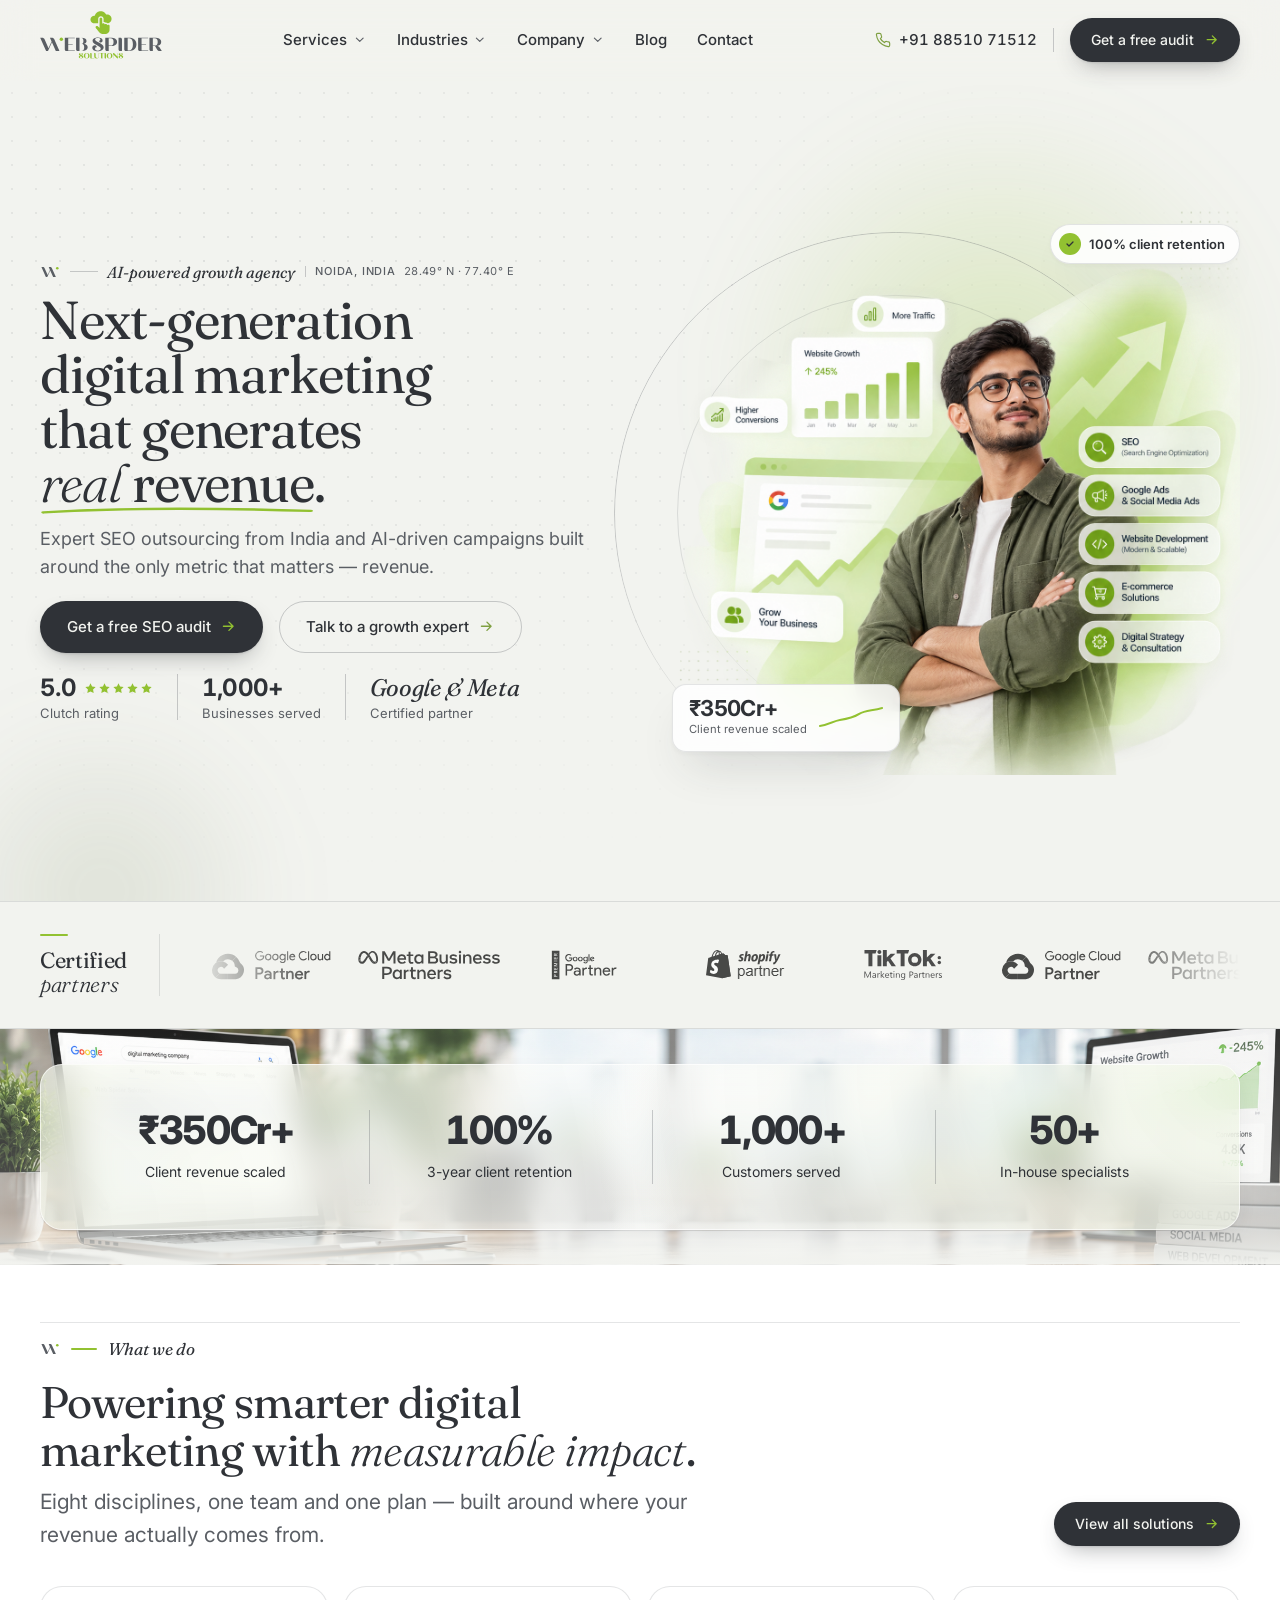
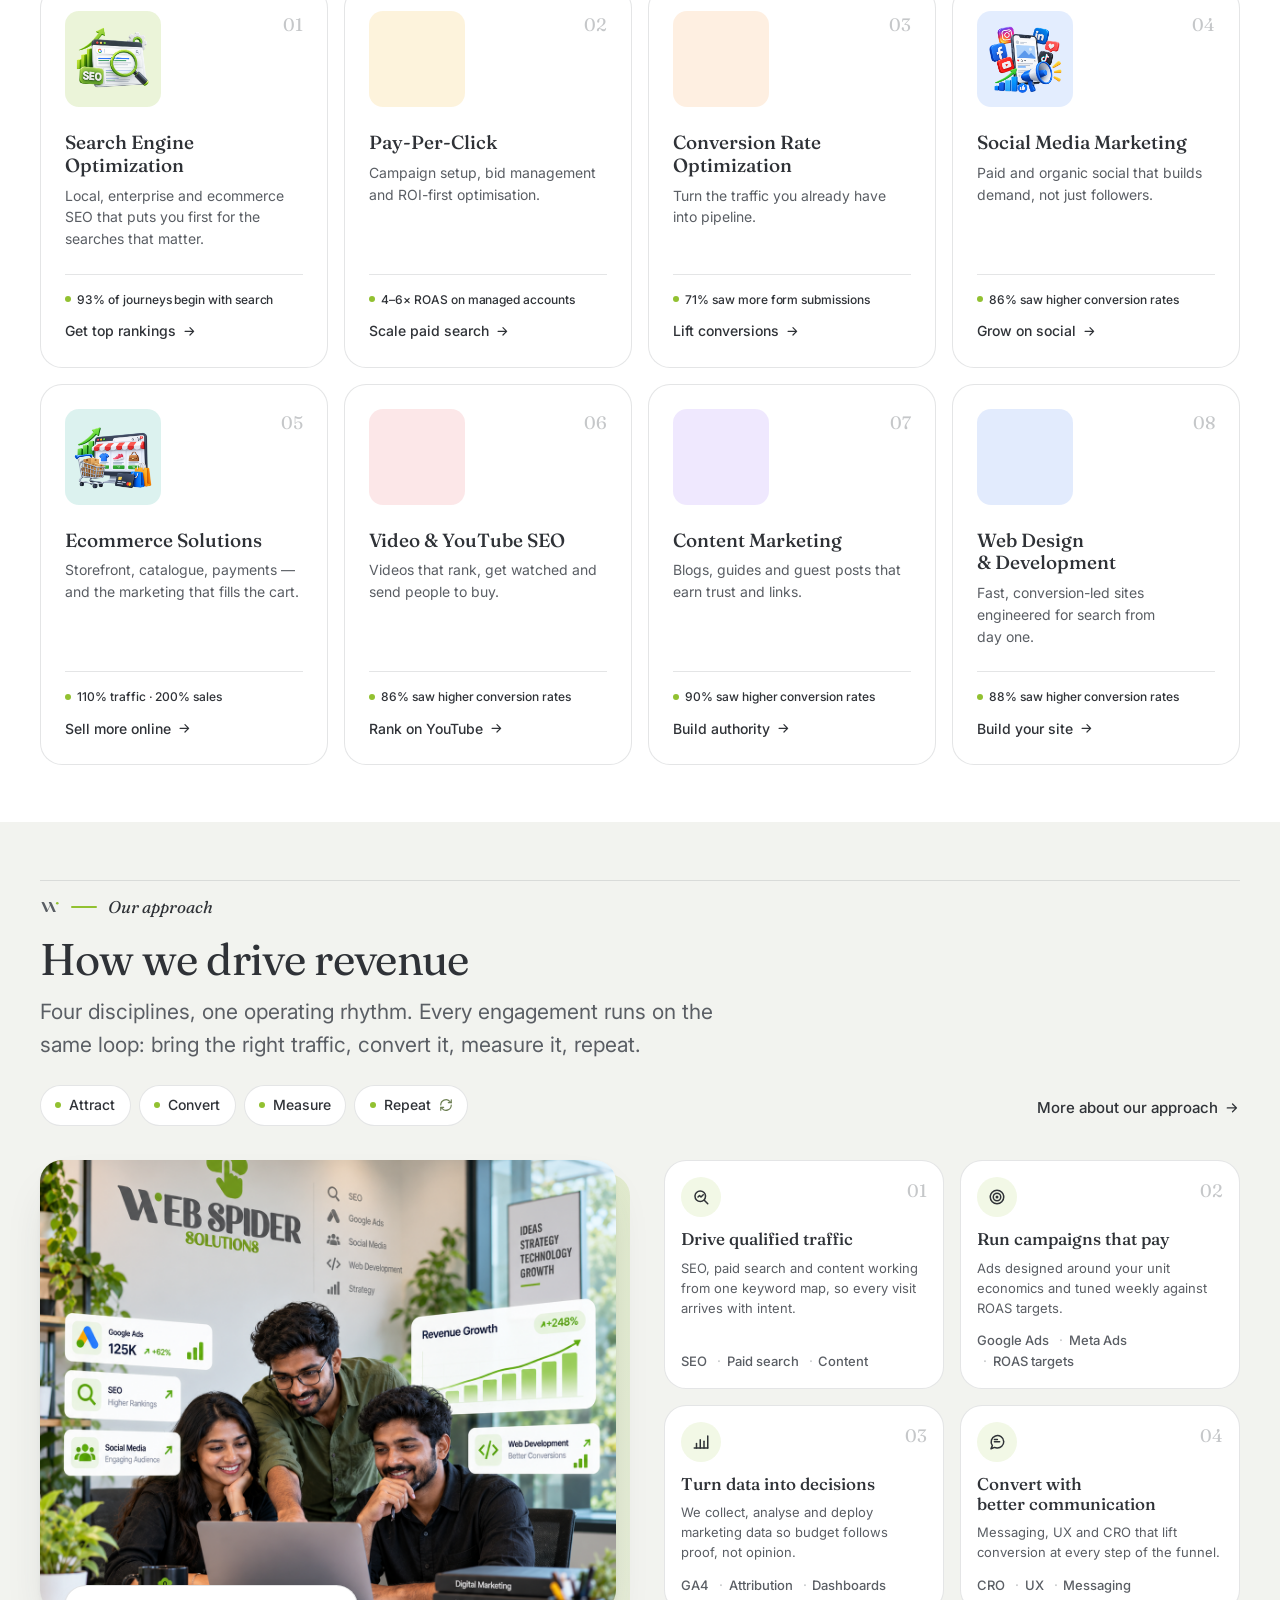
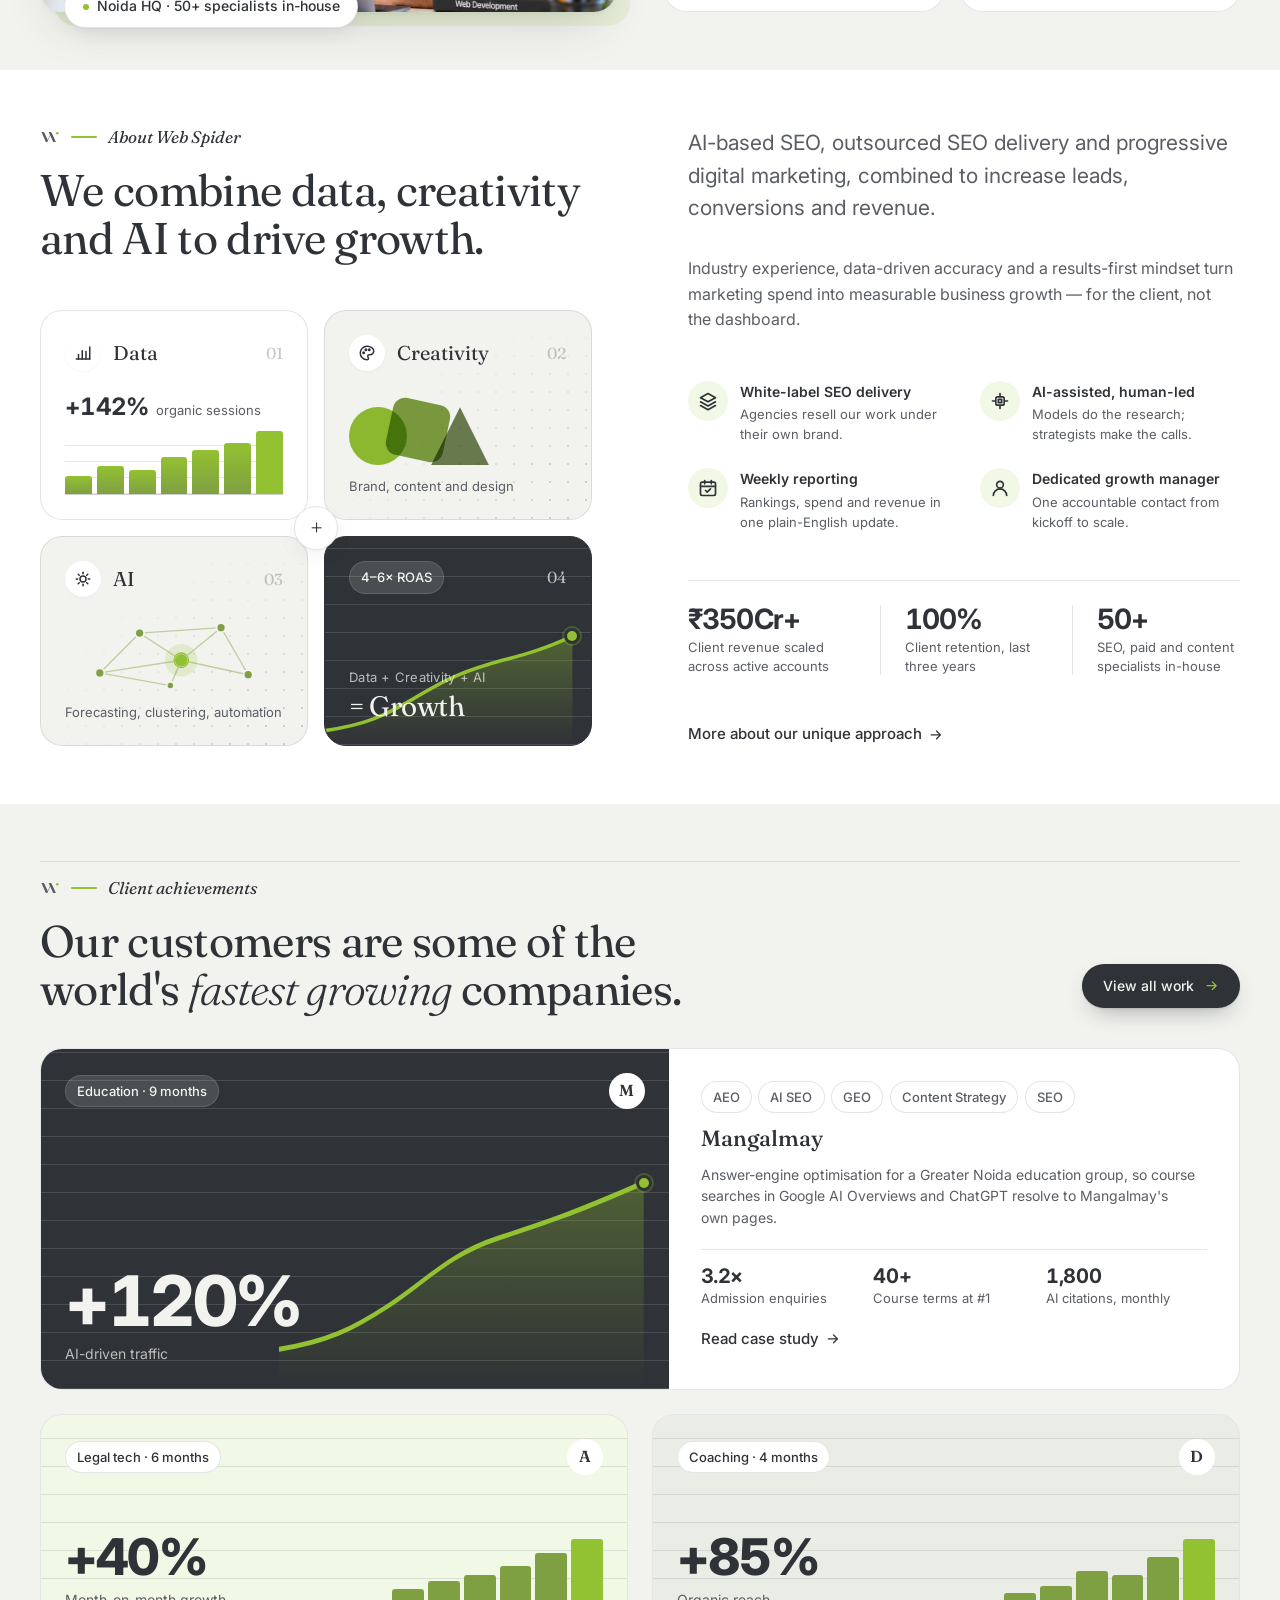
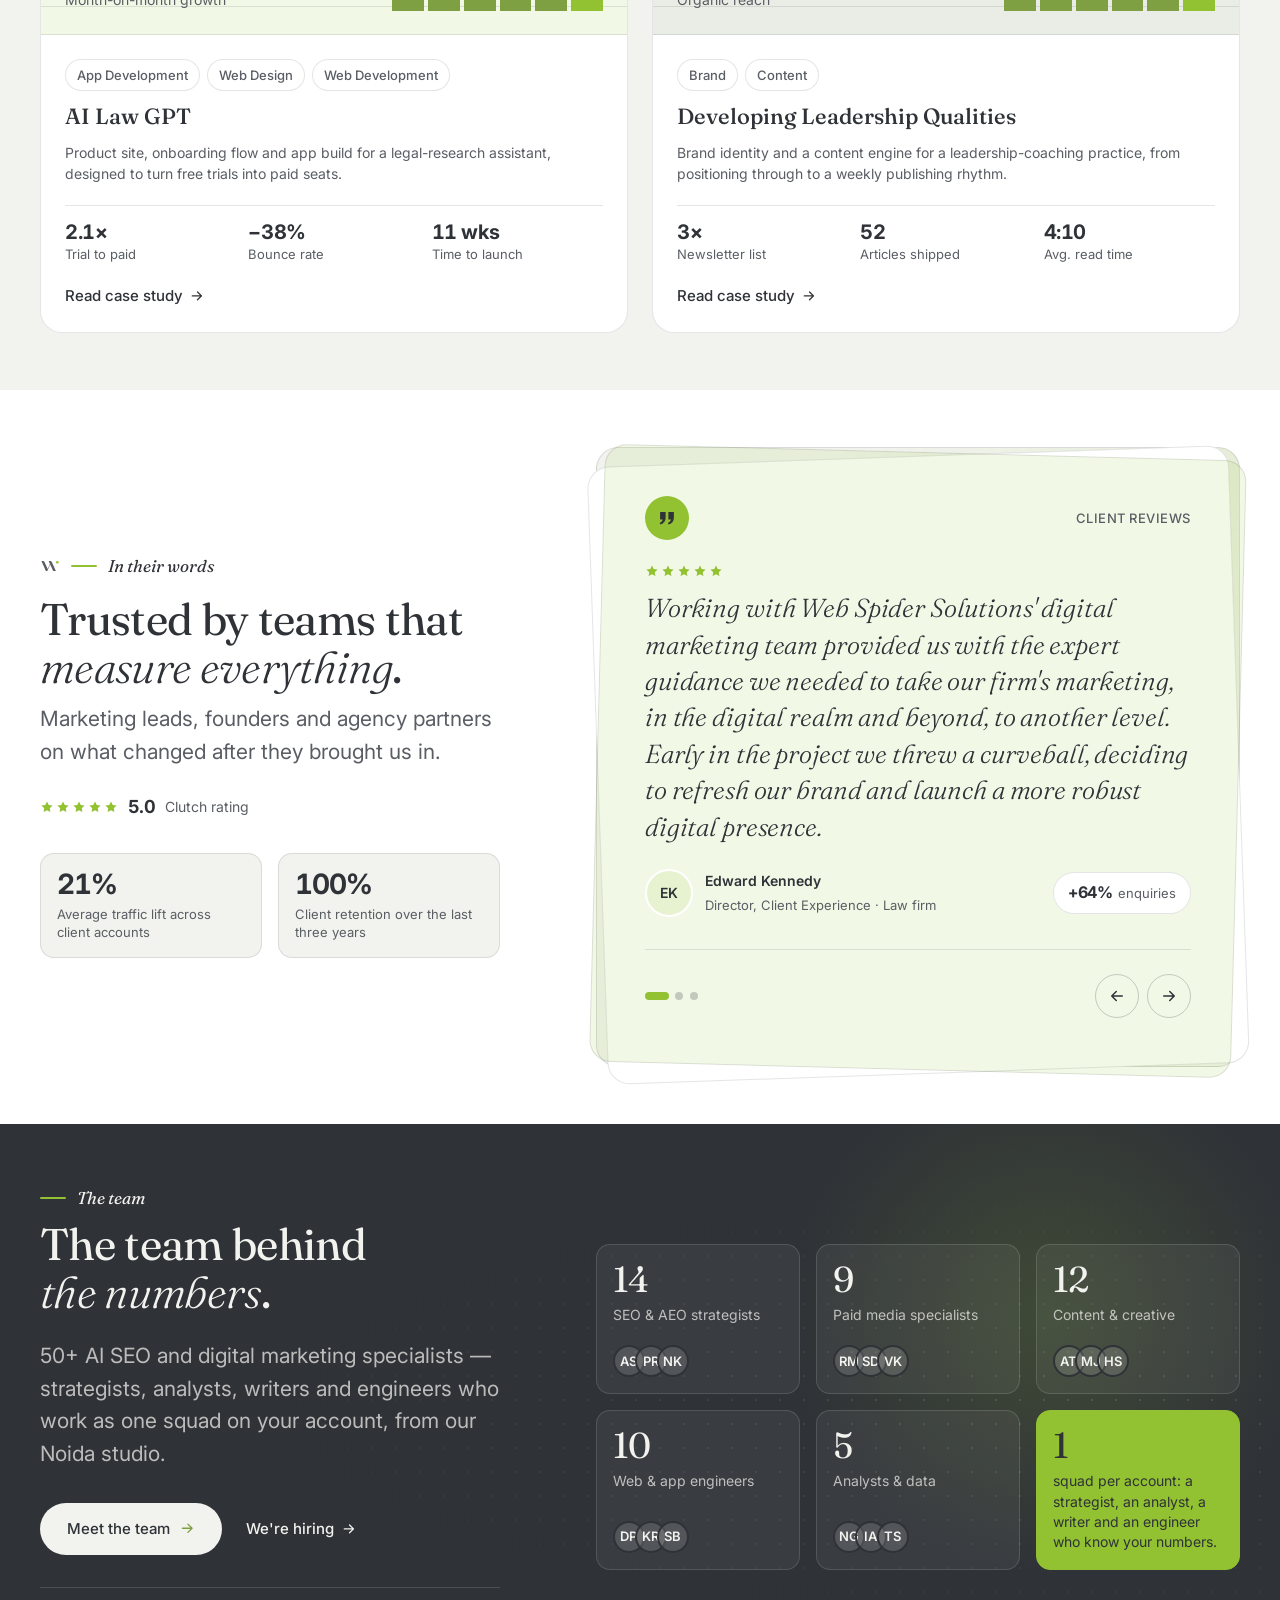
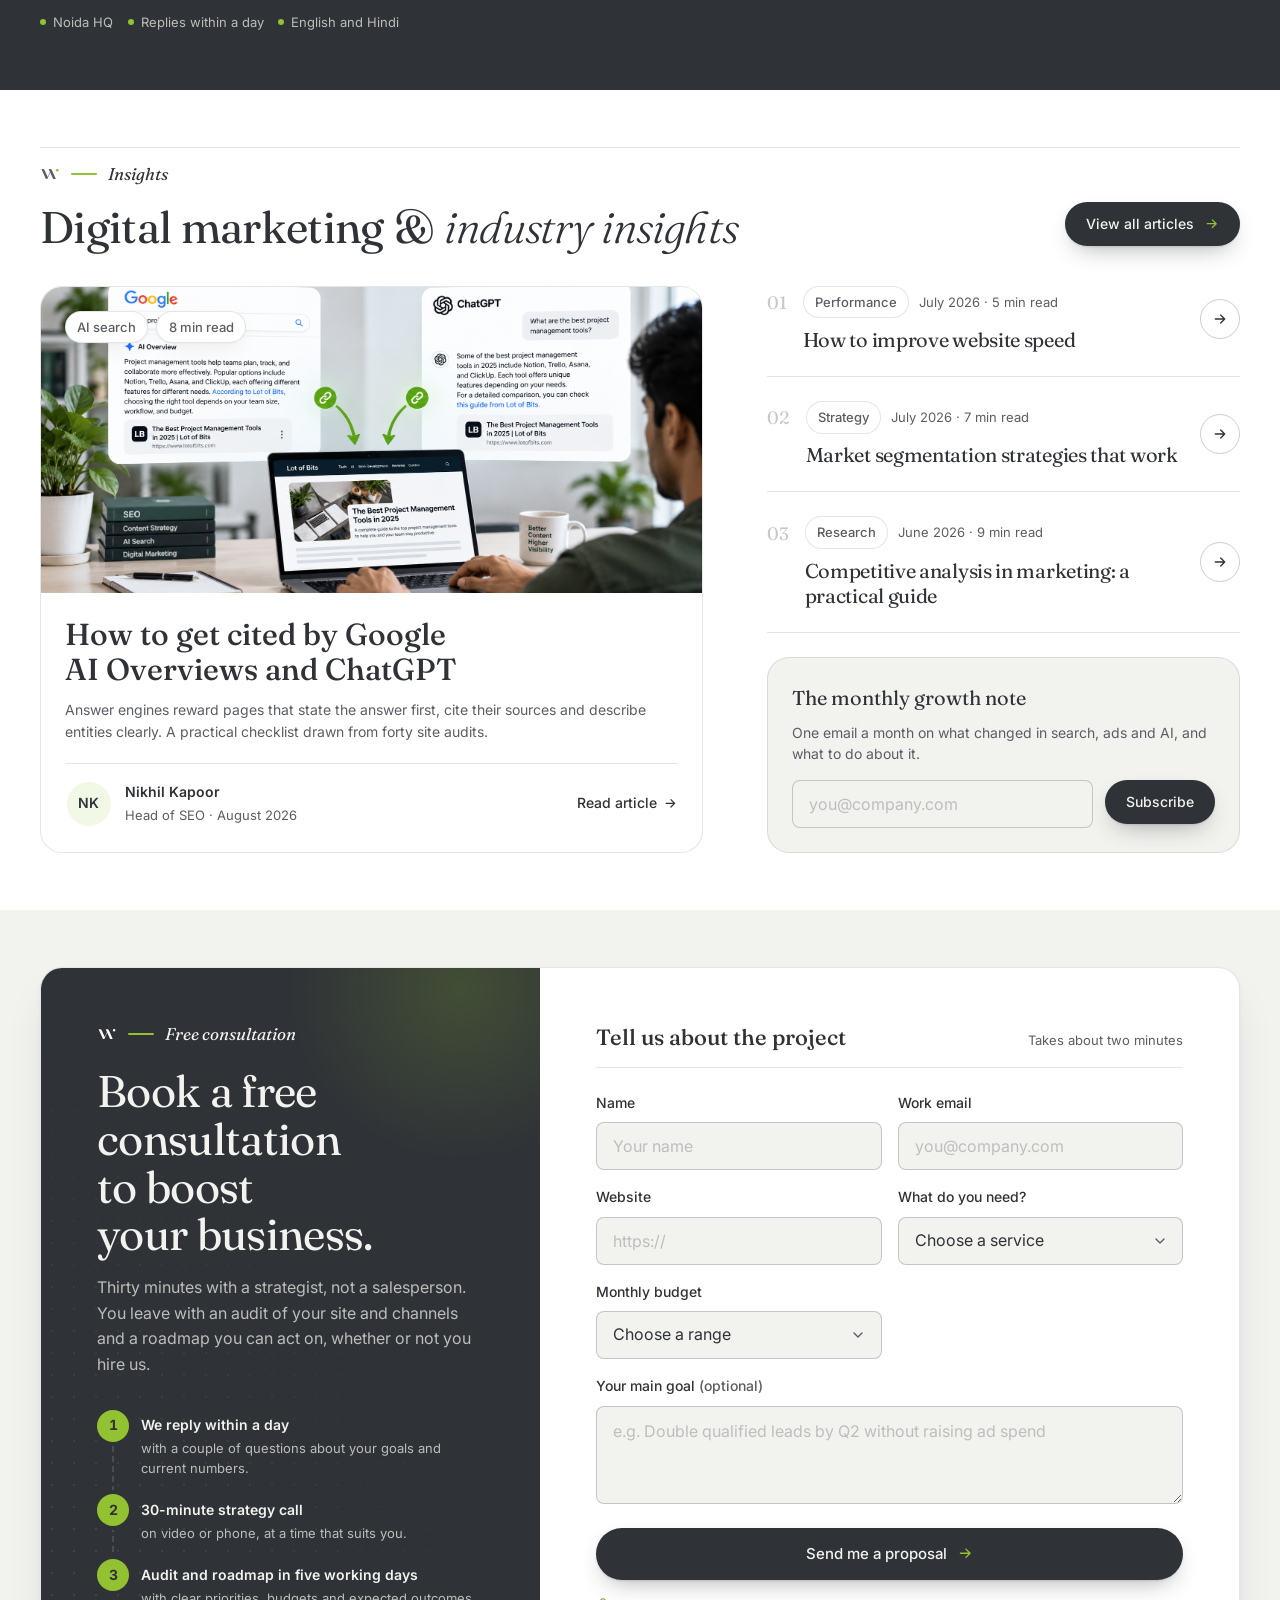
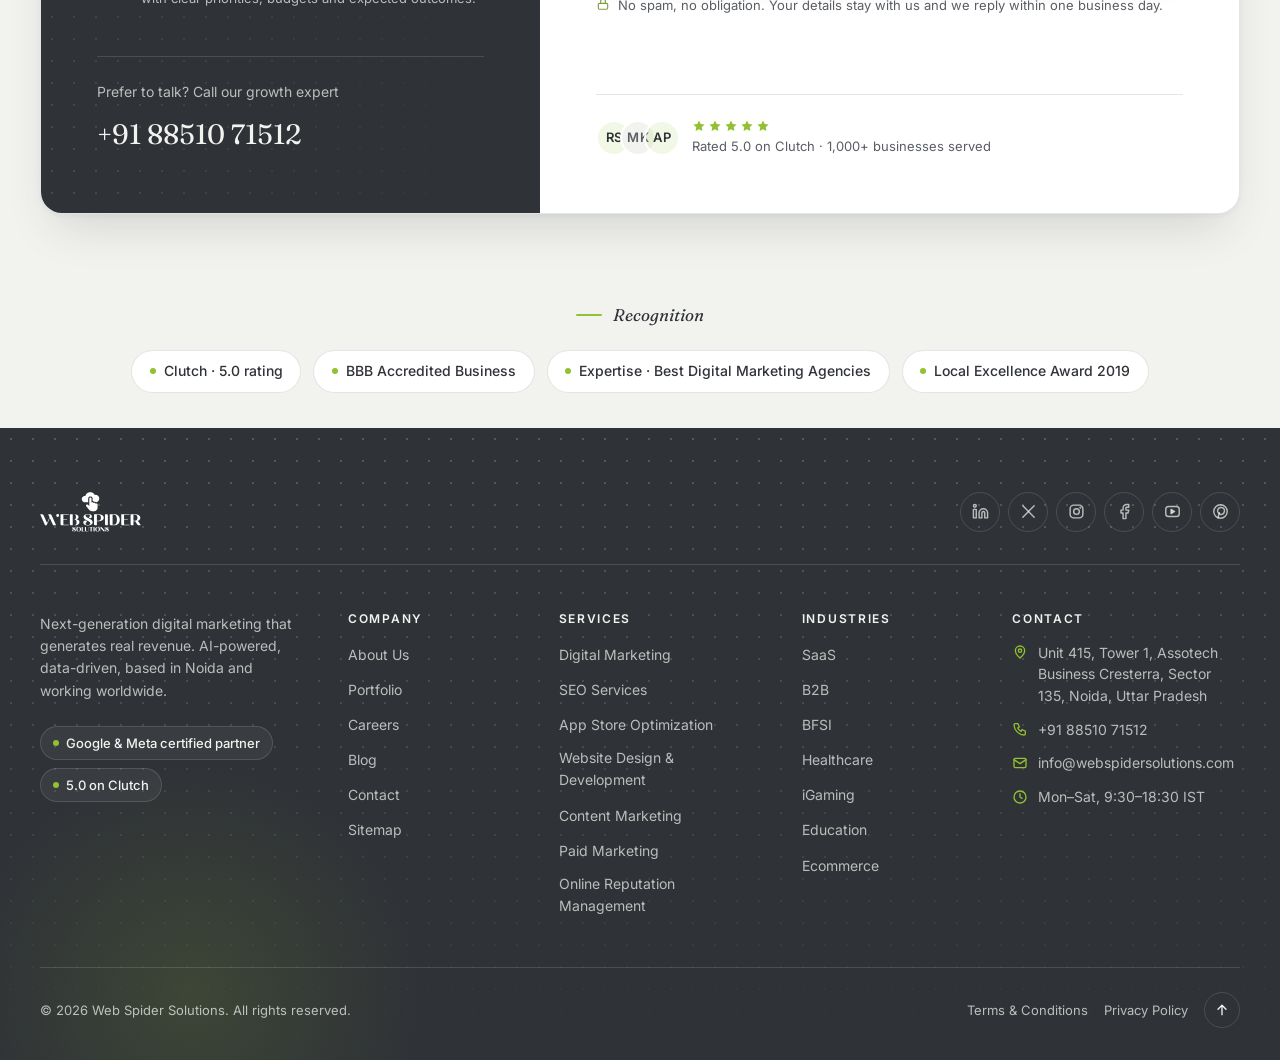
==== commit 1929a2c1: "Mark section eyebrows with the W monogram instead of numerals Co-Authored-By: Claude Fable 5.1 <nore" ====
--- a/index.html
+++ b/index.html
@@ -344,7 +344,7 @@
       <div class="container">
         <div class="section__head reveal">
           <div>
-            <p class="eyebrow"><span class="eyebrow__num">01</span>What we do</p>
+            <p class="eyebrow"><img class="eyebrow__mark" src="assets/img/favicon.svg" alt="" width="20" height="20">What we do</p>
             <h2 class="section__title" id="services-title">Powering smarter digital marketing with <em>measurable impact</em>.</h2>
             <p class="lead section__lead">Eight disciplines, one team and one plan — built around where your revenue actually comes from.</p>
           </div>
@@ -444,7 +444,7 @@
       <div class="container">
         <div class="section__head reveal">
           <div>
-            <p class="eyebrow"><span class="eyebrow__num">02</span>Our approach</p>
+            <p class="eyebrow"><img class="eyebrow__mark" src="assets/img/favicon.svg" alt="" width="20" height="20">Our approach</p>
             <h2 class="section__title" id="approach-title">How we drive revenue</h2>
             <p class="lead section__lead">Four disciplines, one operating rhythm. Every engagement runs on the same loop: bring the right traffic, convert it, measure it, repeat.</p>
             <ol class="approach__loop" aria-label="The operating loop">
@@ -539,7 +539,7 @@
     <section class="section section--white about" id="about" aria-labelledby="about-title">
       <div class="container about__grid">
         <div class="reveal">
-          <p class="eyebrow"><span class="eyebrow__num">03</span>About Web Spider</p>
+          <p class="eyebrow"><img class="eyebrow__mark" src="assets/img/favicon.svg" alt="" width="20" height="20">About Web Spider</p>
           <h2 class="section__title" id="about-title">We combine data, creativity and AI to drive growth.</h2>
 
           <!-- The headline as an equation: three inputs, one result. Decorative;
@@ -707,7 +707,7 @@
       <div class="container">
         <div class="section__head reveal">
           <div>
-            <p class="eyebrow"><span class="eyebrow__num">04</span>Client achievements</p>
+            <p class="eyebrow"><img class="eyebrow__mark" src="assets/img/favicon.svg" alt="" width="20" height="20">Client achievements</p>
             <h2 class="section__title" id="work-title">Our customers are some of the world's <em>fastest growing</em> companies.</h2>
           </div>
           <a class="btn btn--primary btn--sm" href="#">
@@ -843,7 +843,7 @@
     <section class="section section--white testimonials" id="testimonials" aria-labelledby="testimonials-title">
       <div class="container testimonials__grid">
         <div class="testimonials__intro reveal">
-          <p class="eyebrow"><span class="eyebrow__num">05</span>In their words</p>
+          <p class="eyebrow"><img class="eyebrow__mark" src="assets/img/favicon.svg" alt="" width="20" height="20">In their words</p>
           <h2 class="section__title" id="testimonials-title">Trusted by teams that <em>measure everything</em>.</h2>
           <p class="lead section__lead">Marketing leads, founders and agency partners on what changed after they brought us in.</p>
           <div class="testimonials__rating">
@@ -1024,7 +1024,7 @@
       <div class="container">
         <div class="section__head reveal">
           <div>
-            <p class="eyebrow"><span class="eyebrow__num">06</span>Insights</p>
+            <p class="eyebrow"><img class="eyebrow__mark" src="assets/img/favicon.svg" alt="" width="20" height="20">Insights</p>
             <h2 class="section__title" id="insights-title">Digital marketing &amp; <em>industry insights</em></h2>
           </div>
           <a class="btn btn--primary btn--sm" href="#">
@@ -1116,7 +1116,7 @@
         <div class="cta__box reveal">
           <!-- Ink panel: the pitch and what happens after you send the form. -->
           <div class="cta__content">
-            <p class="eyebrow"><span class="eyebrow__num">07</span>Free consultation</p>
+            <p class="eyebrow"><img class="eyebrow__mark eyebrow__mark--on-dark" src="assets/img/logo/icon-white.svg" alt="" width="20" height="20">Free consultation</p>
             <h2 class="section__title" id="cta-title">Book a free consultation to boost your business.</h2>
             <p class="cta__lead">Thirty minutes with a strategist, not a salesperson. You leave with an audit of your site and channels and a roadmap you can act on, whether or not you hire us.</p>
 
--- a/assets/css/base.css
+++ b/assets/css/base.css
@@ -247,14 +247,13 @@
   flex-shrink: 0;
 }
 
-/* Sits ahead of the rule; roman and tabular against the italic label. */
-.eyebrow__num {
+/* Sits ahead of the rule: the W monogram at the same 20px as the hero
+   dateline uses it. */
+.eyebrow__mark {
   order: -1;
-  font-style: normal;
-  font-size: 0.9375rem;
-  font-variant-numeric: tabular-nums;
-  letter-spacing: 0.02em;
-  color: var(--color-slate-soft);
+  width: 20px;
+  height: 20px;
+  flex-shrink: 0;
 }
 
 /* --- Accessibility helpers ------------------------------------------------ */
--- a/assets/css/home.css
+++ b/assets/css/home.css
@@ -2511,8 +2511,12 @@
   color: var(--color-on-dark);
 }
 
-.cta__content .eyebrow__num {
-  color: var(--color-on-dark-muted);
+/* The white icon file carries more canvas padding than the favicon crop;
+   drawing it at 28px inside the same 20px slot keeps the W the same size. */
+.cta__content .eyebrow__mark--on-dark {
+  width: 28px;
+  height: 28px;
+  margin: -4px;
 }
 
 .cta__lead {
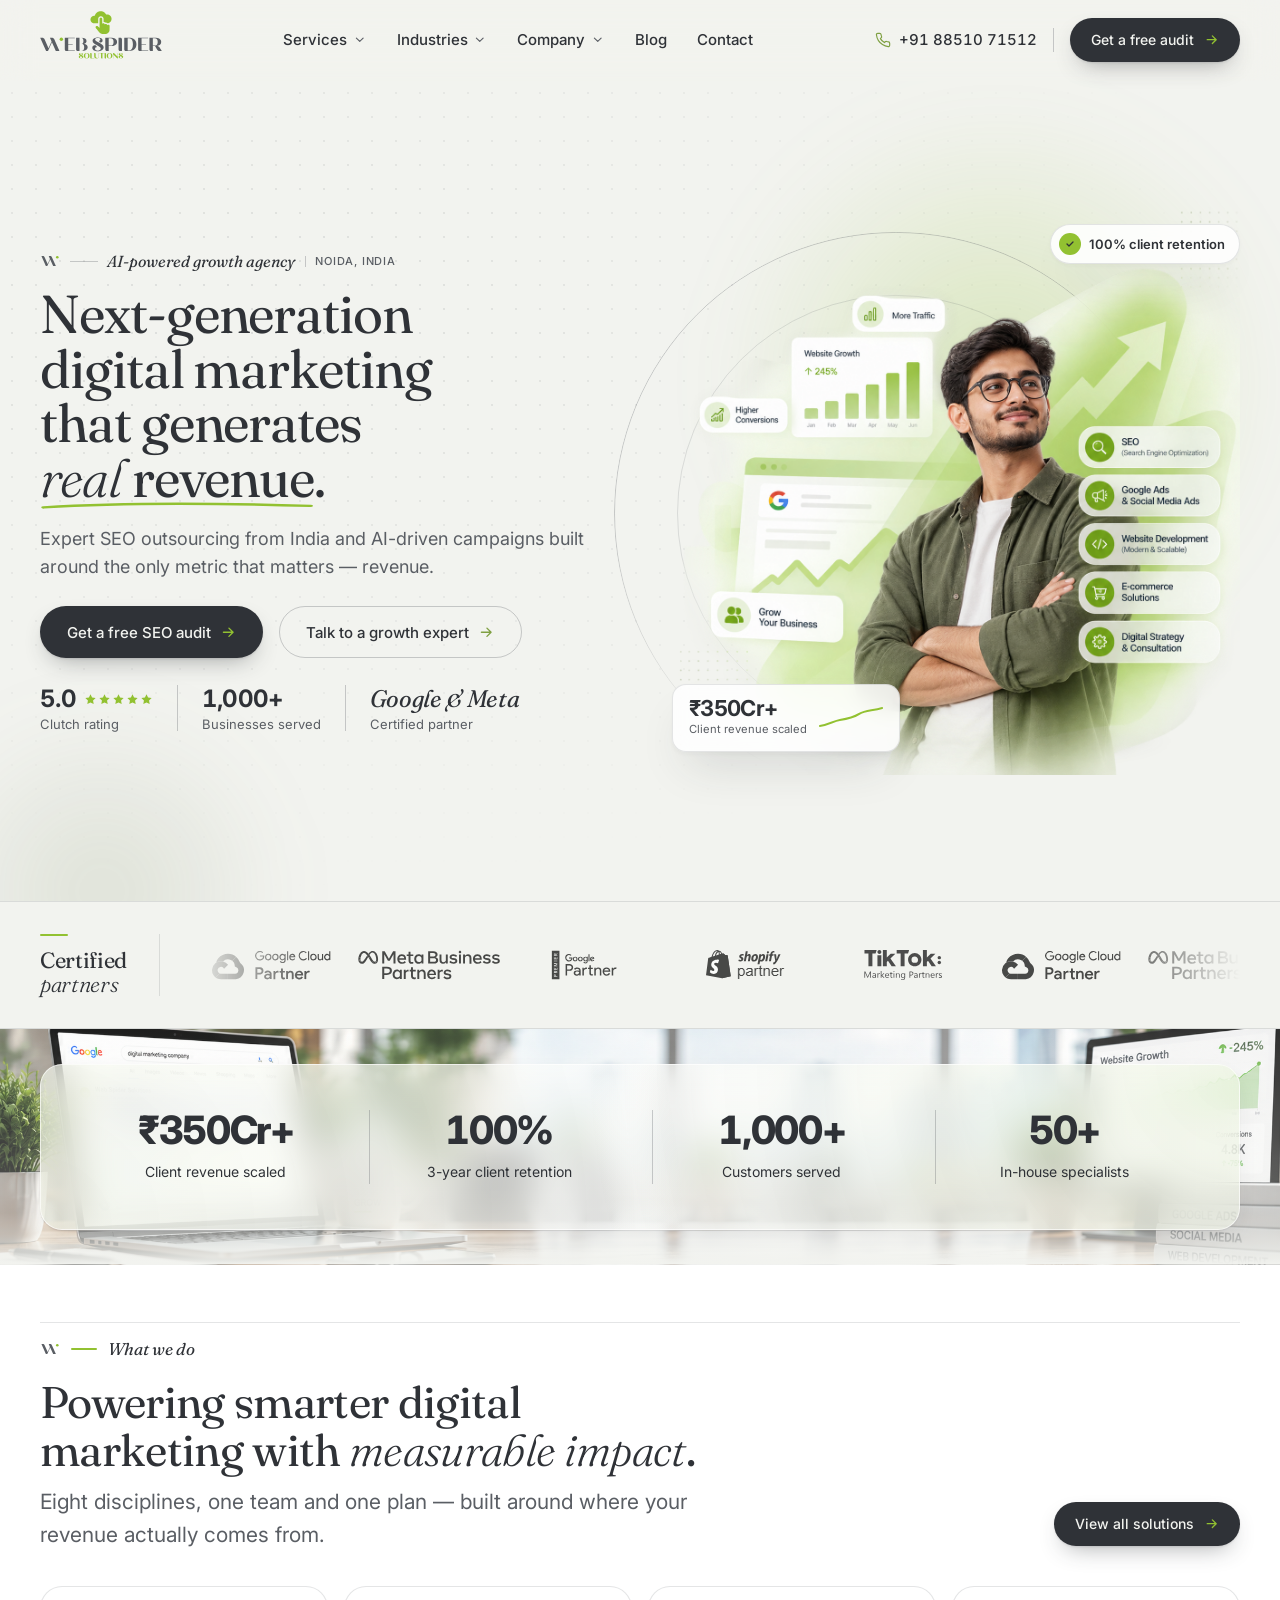
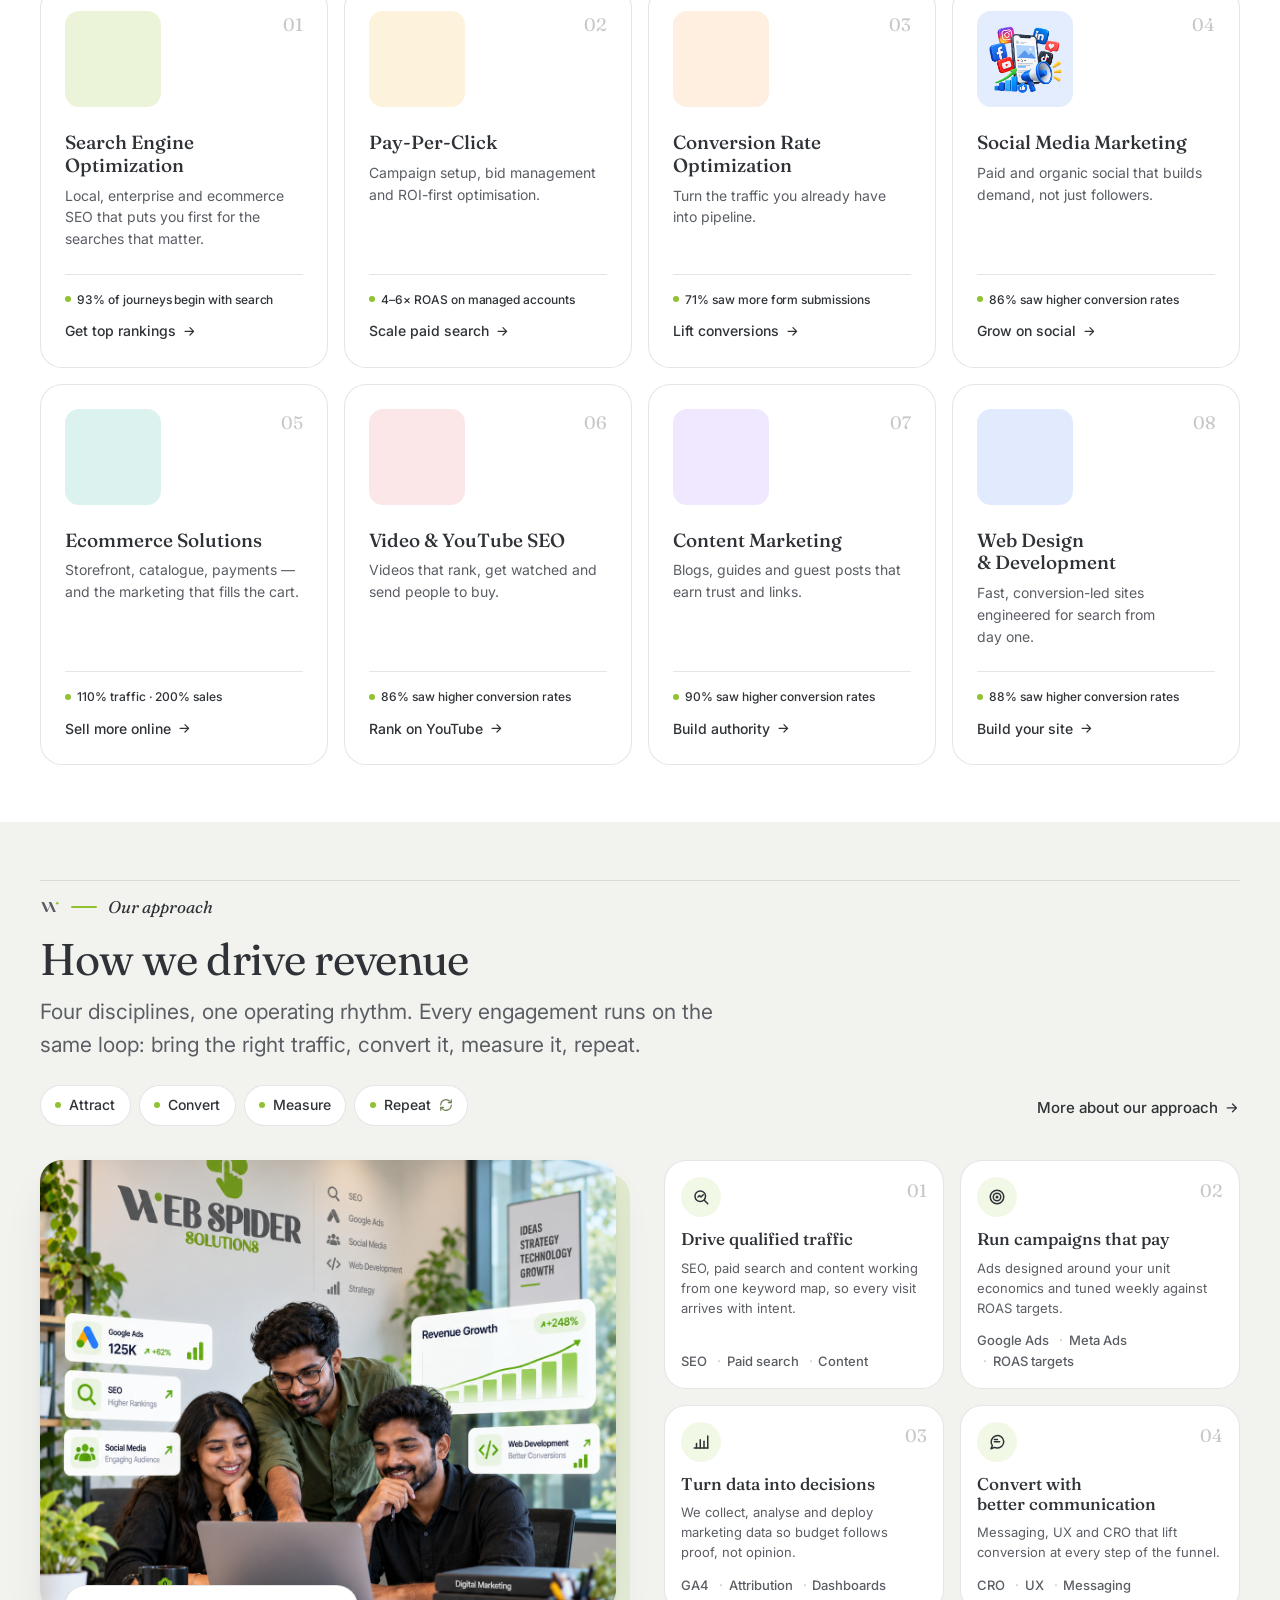
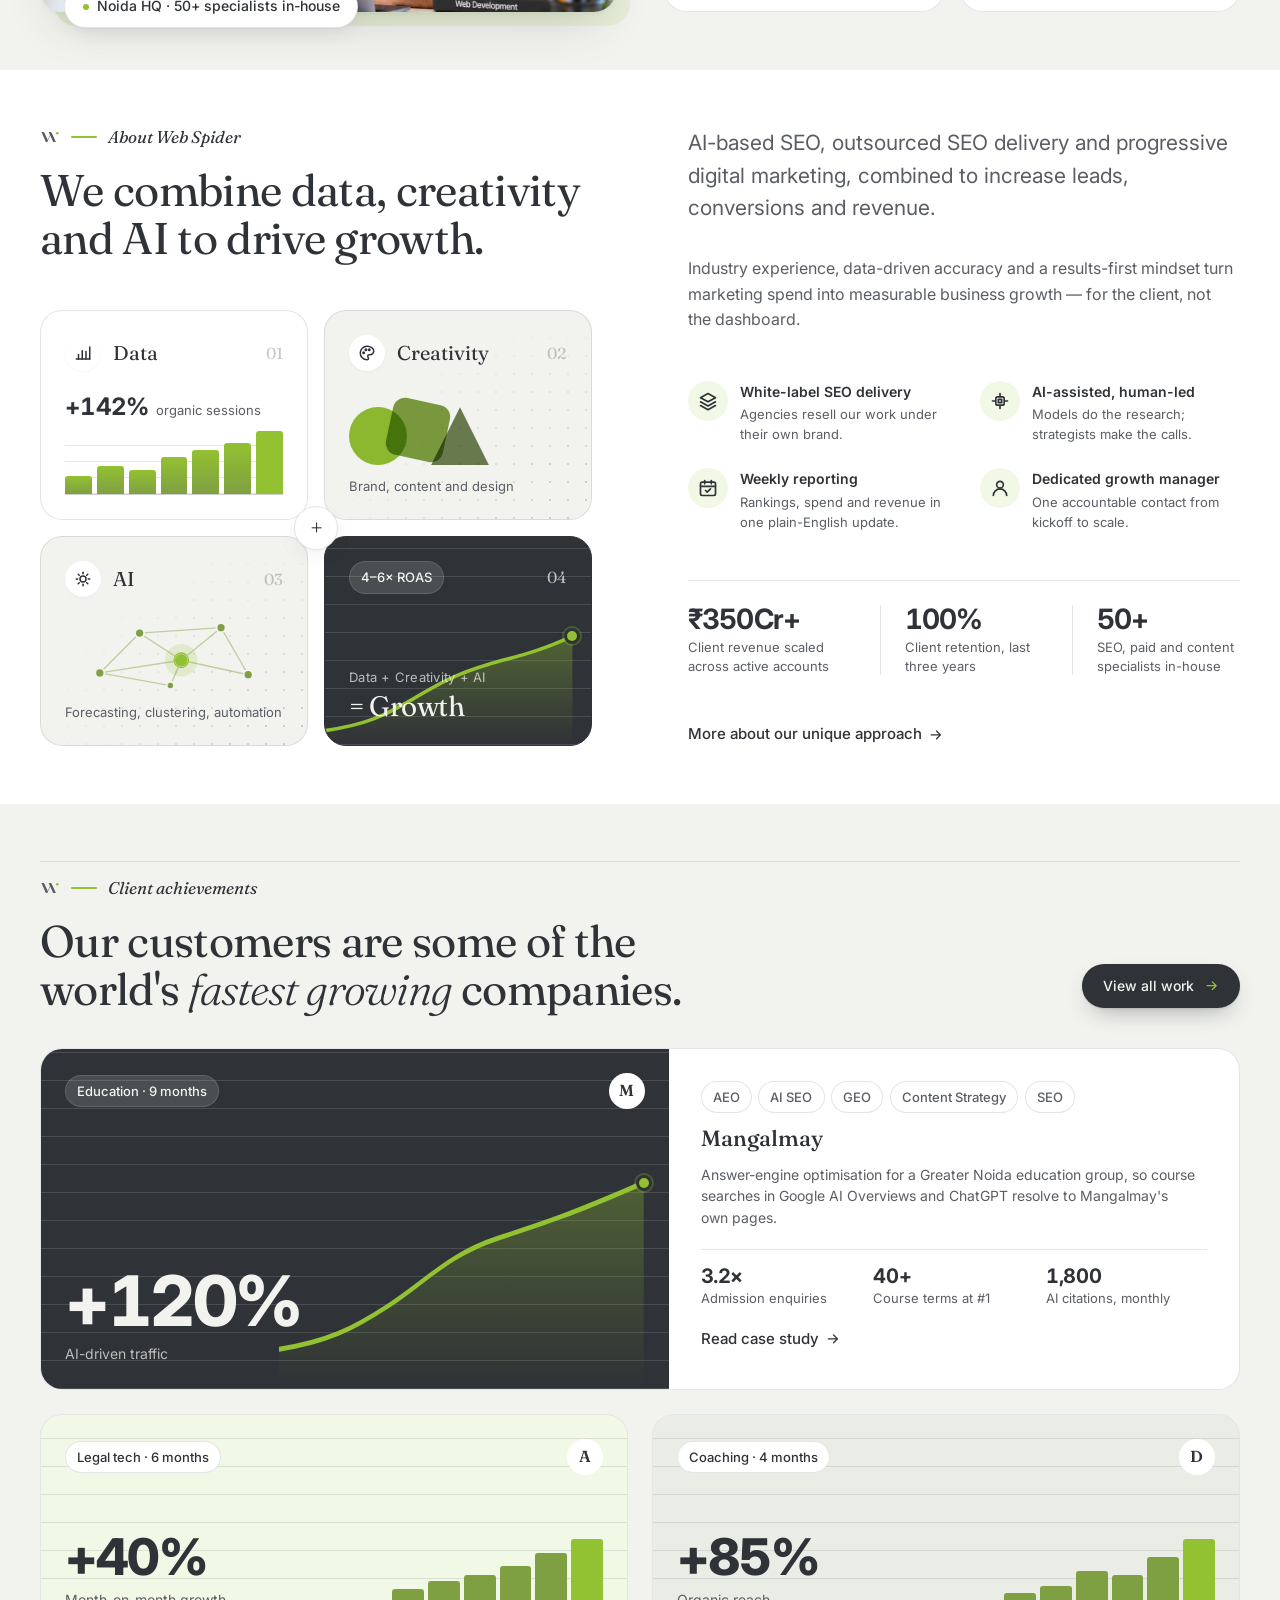
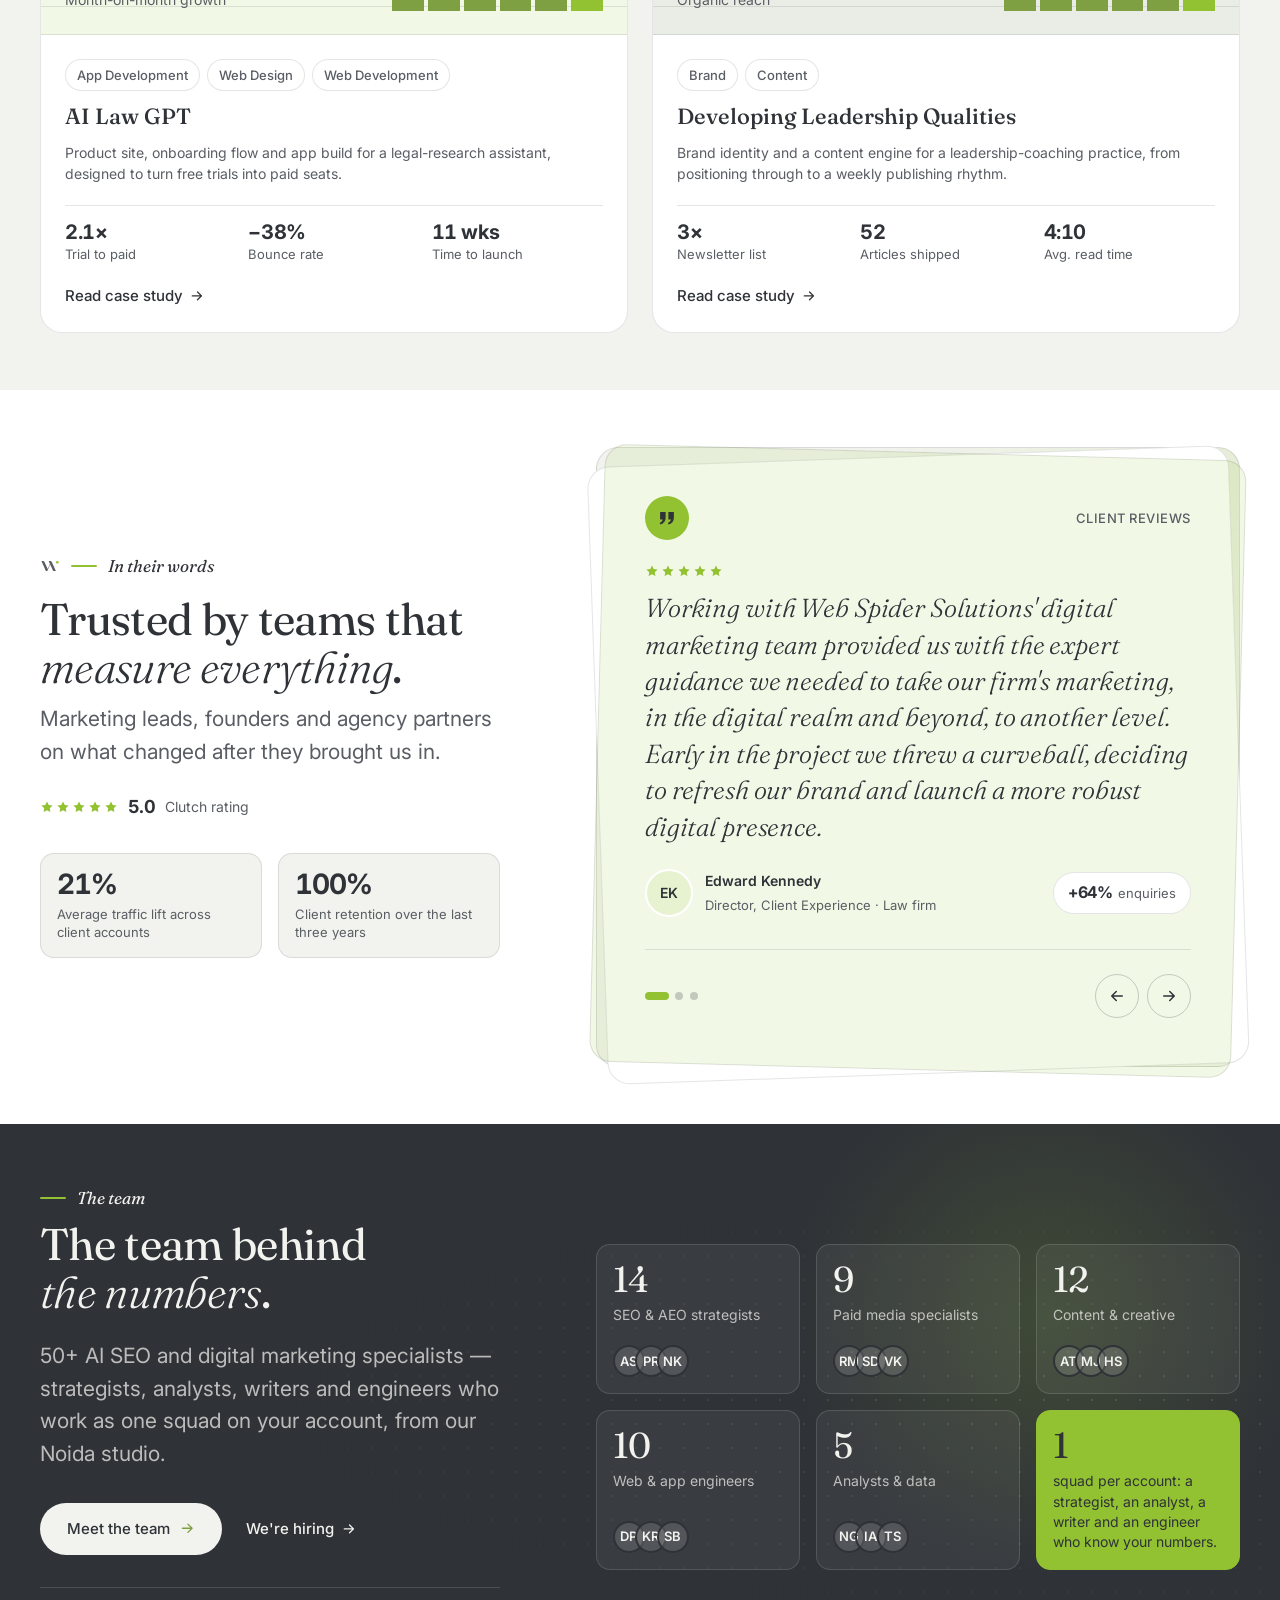
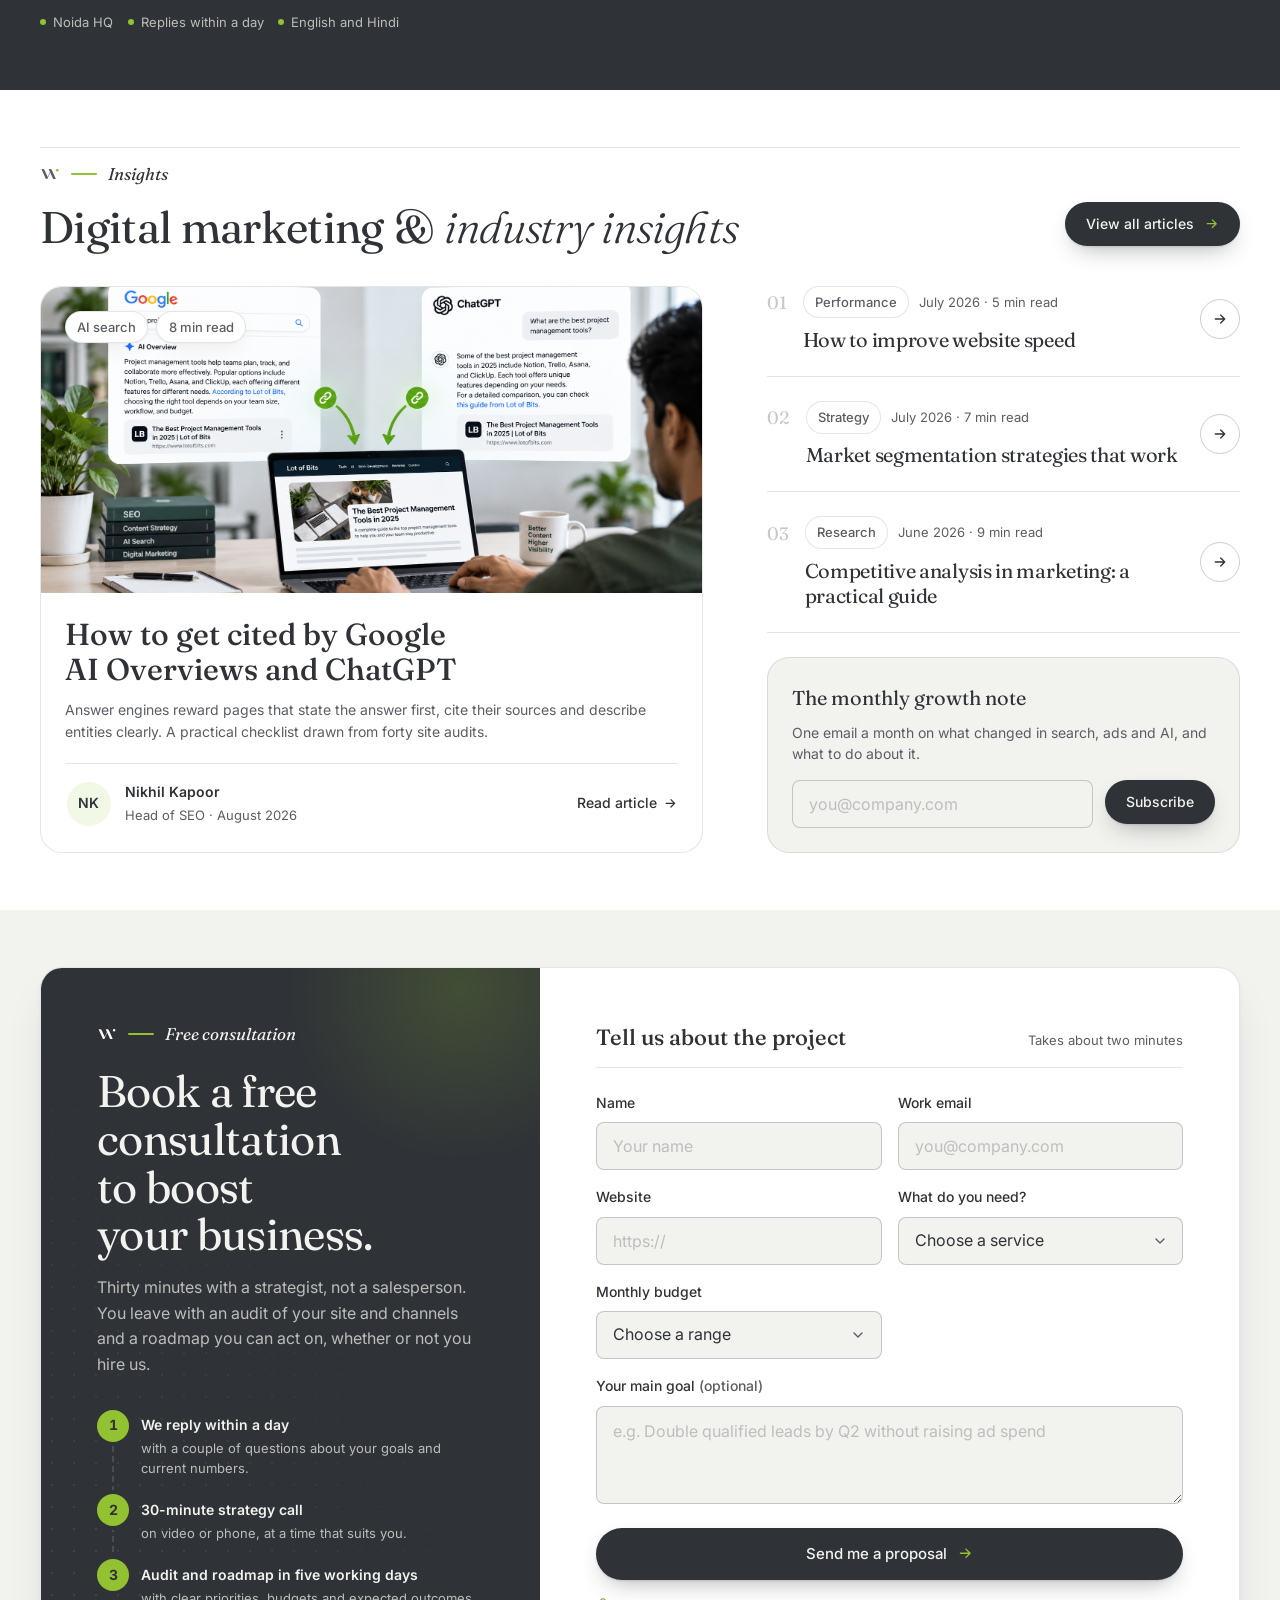
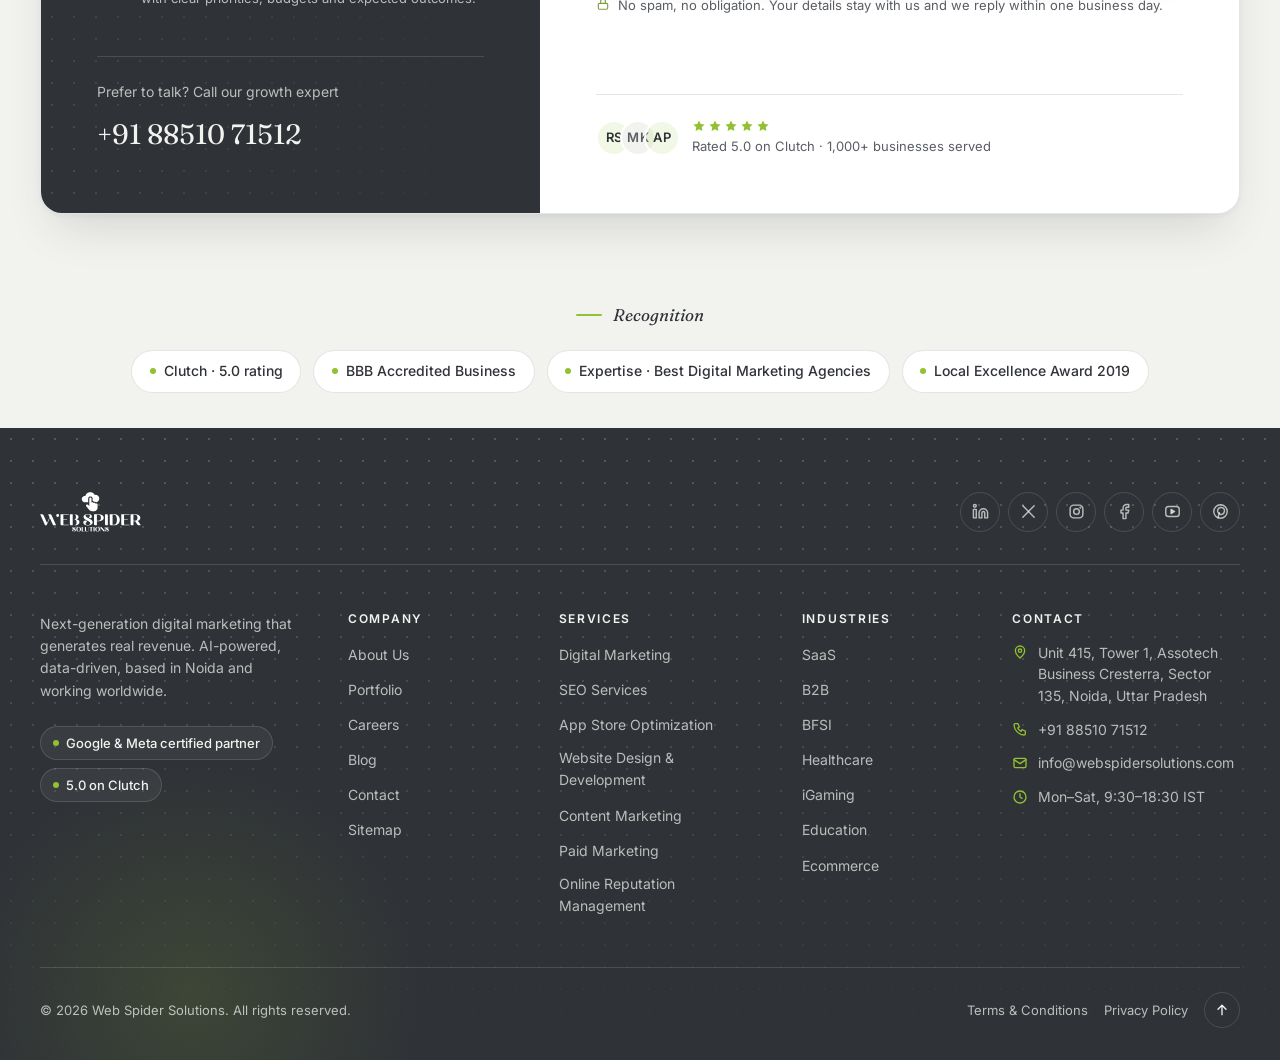
==== commit fbc66848: "Drop the coordinates from the hero dateline Co-Authored-By: Claude Fable 5.1 <noreply@anthropic.com>" ====
--- a/index.html
+++ b/index.html
@@ -230,7 +230,7 @@
             <img class="hero__dateline-mark" src="assets/img/favicon.svg" alt="" width="20" height="20">
             <span class="hero__dateline-rule" aria-hidden="true"></span>
             <em>AI-powered growth agency</em>
-            <span class="hero__dateline-meta">Noida, India <span class="hero__dateline-coords">28.49° N · 77.40° E</span></span>
+            <span class="hero__dateline-meta">Noida, India</span>
           </p>
           <h1 class="hero__title reveal" id="hero-title" style="--i: 1">Next-generation digital marketing that generates <span class="hero__hl"><em>real</em> revenue<svg class="hero__underline" viewBox="0 0 220 14" preserveAspectRatio="none" aria-hidden="true"><path d="M3 10.5 C 60 3, 130 2.5, 217 8" fill="none" stroke="currentColor" stroke-width="4" stroke-linecap="round"/></svg></span>.</h1>
           <p class="lead hero__lead reveal" style="--i: 2">Expert SEO outsourcing from India and AI-driven campaigns built around the only metric that matters — revenue.</p>
--- a/assets/css/components.css
+++ b/assets/css/components.css
@@ -112,9 +112,11 @@
   color: var(--color-accent-2);
 }
 
+/* Lifts into a clean white pill: the border goes white with the fill, so
+   the shadow alone gives it its edge. */
 .btn--ghost:hover {
   background: var(--color-surface);
-  border-color: var(--color-ink);
+  border-color: var(--color-surface);
   box-shadow: var(--shadow-md);
   transform: translateY(-2px);
 }
--- a/assets/css/home.css
+++ b/assets/css/home.css
@@ -124,16 +124,10 @@
   white-space: nowrap;
 }
 
-.hero__dateline-coords {
-  font-weight: 400;
-  font-variant-numeric: tabular-nums;
-  letter-spacing: 0.04em;
-}
-
 /* Title scales with viewport HEIGHT as well as width so header + hero
    fit one fold on short laptops (1366×650) and on 1920×1080 alike. */
 .hero__title {
-  margin-top: clamp(0.5rem, 1.2vh, 0.75rem);
+  margin-top: clamp(0.75rem, 1.8vh, 1.25rem);
   max-width: 14ch;
   font-size: clamp(2.25rem, min(1.1rem + 2.8vw, 6.6vh), 3.75rem);
 }
@@ -173,7 +167,7 @@
 }
 
 .hero__lead {
-  margin-top: clamp(0.75rem, 1.6vh, 1rem);
+  margin-top: clamp(1rem, 2.2vh, 1.5rem);
   font-size: clamp(1rem, 0.95rem + 0.25vw, 1.125rem);
   max-width: 60ch;
 }
@@ -183,14 +177,14 @@
   flex-wrap: wrap;
   align-items: center;
   gap: var(--space-4);
-  margin-top: clamp(1rem, 2.2vh, 1.5rem);
+  margin-top: clamp(1.25rem, 2.8vh, 2rem);
 }
 
 /* Proof strip: three figures over quiet labels, split by hairlines */
 .hero__proof {
   display: flex;
   flex-wrap: wrap;
-  margin-top: clamp(1rem, 2.4vh, 1.75rem);
+  margin-top: clamp(1.25rem, 3vh, 2.25rem);
 }
 
 .hero__proof-item {
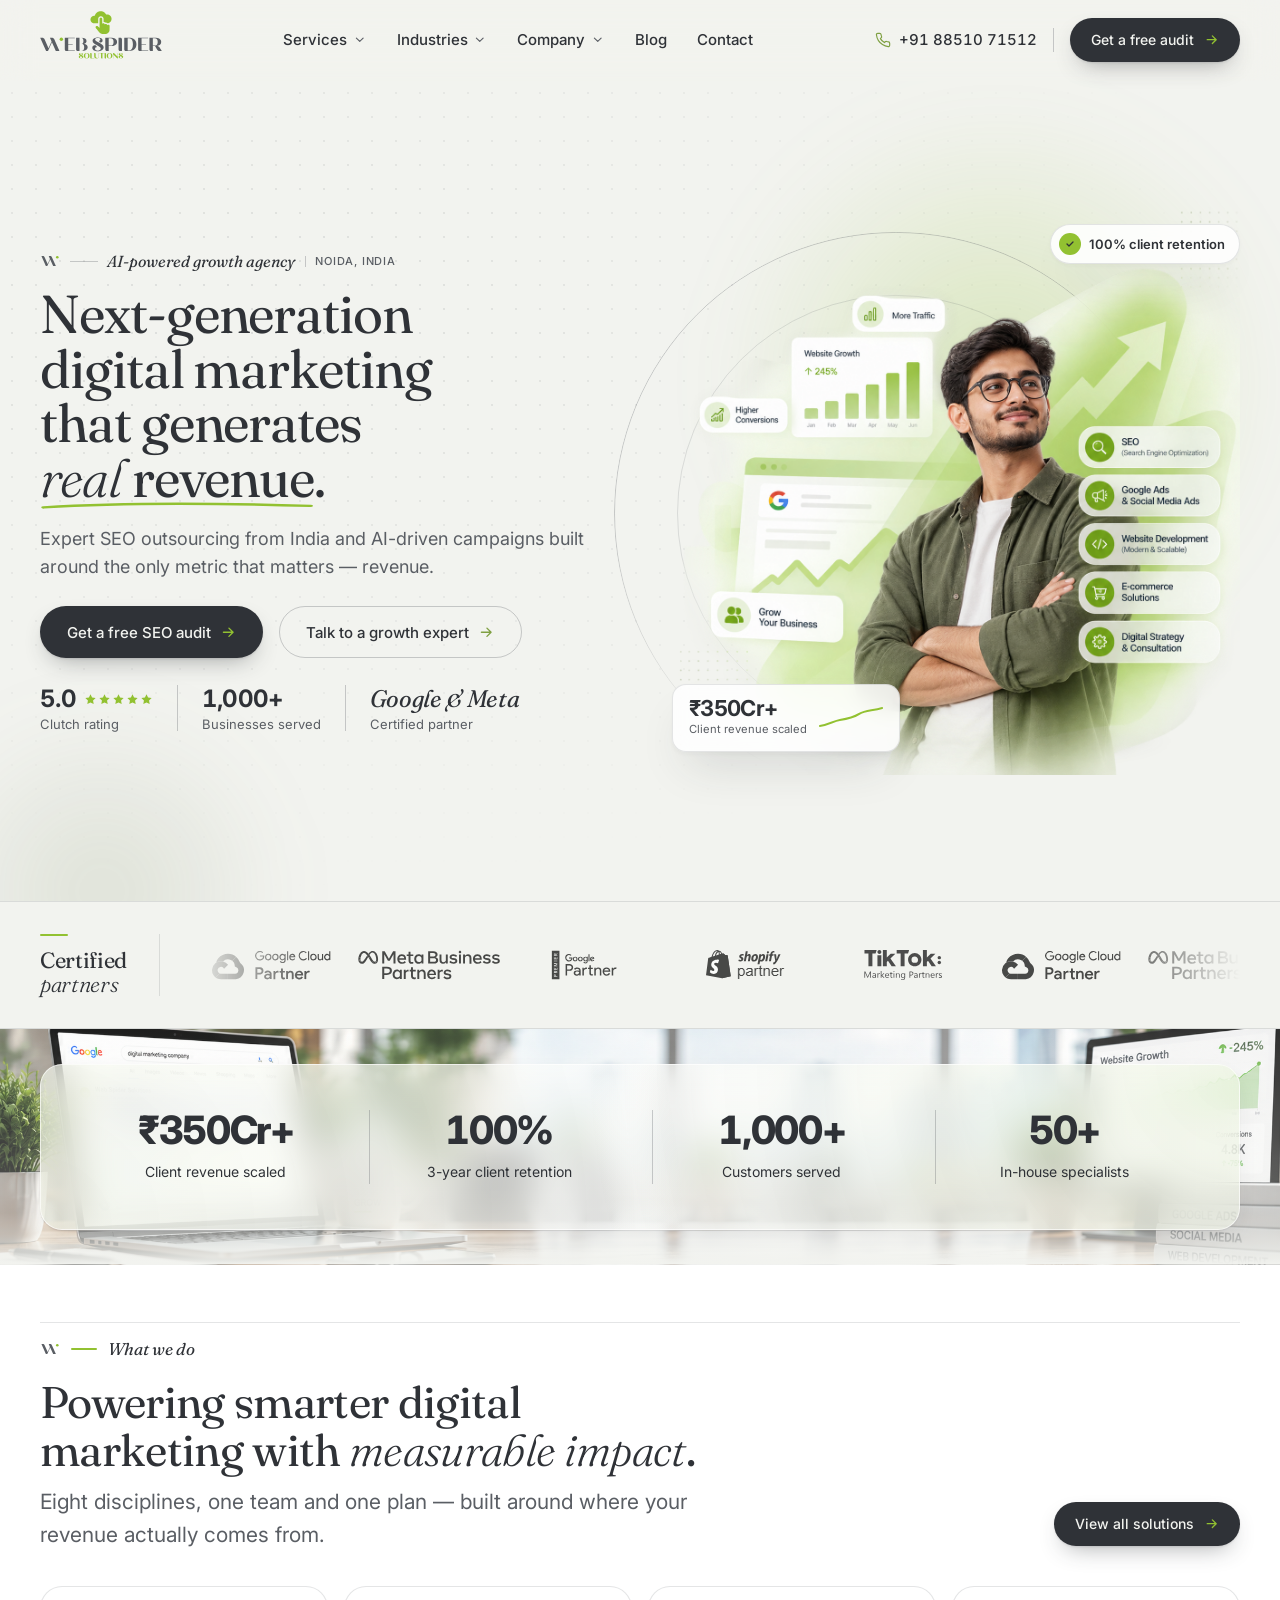
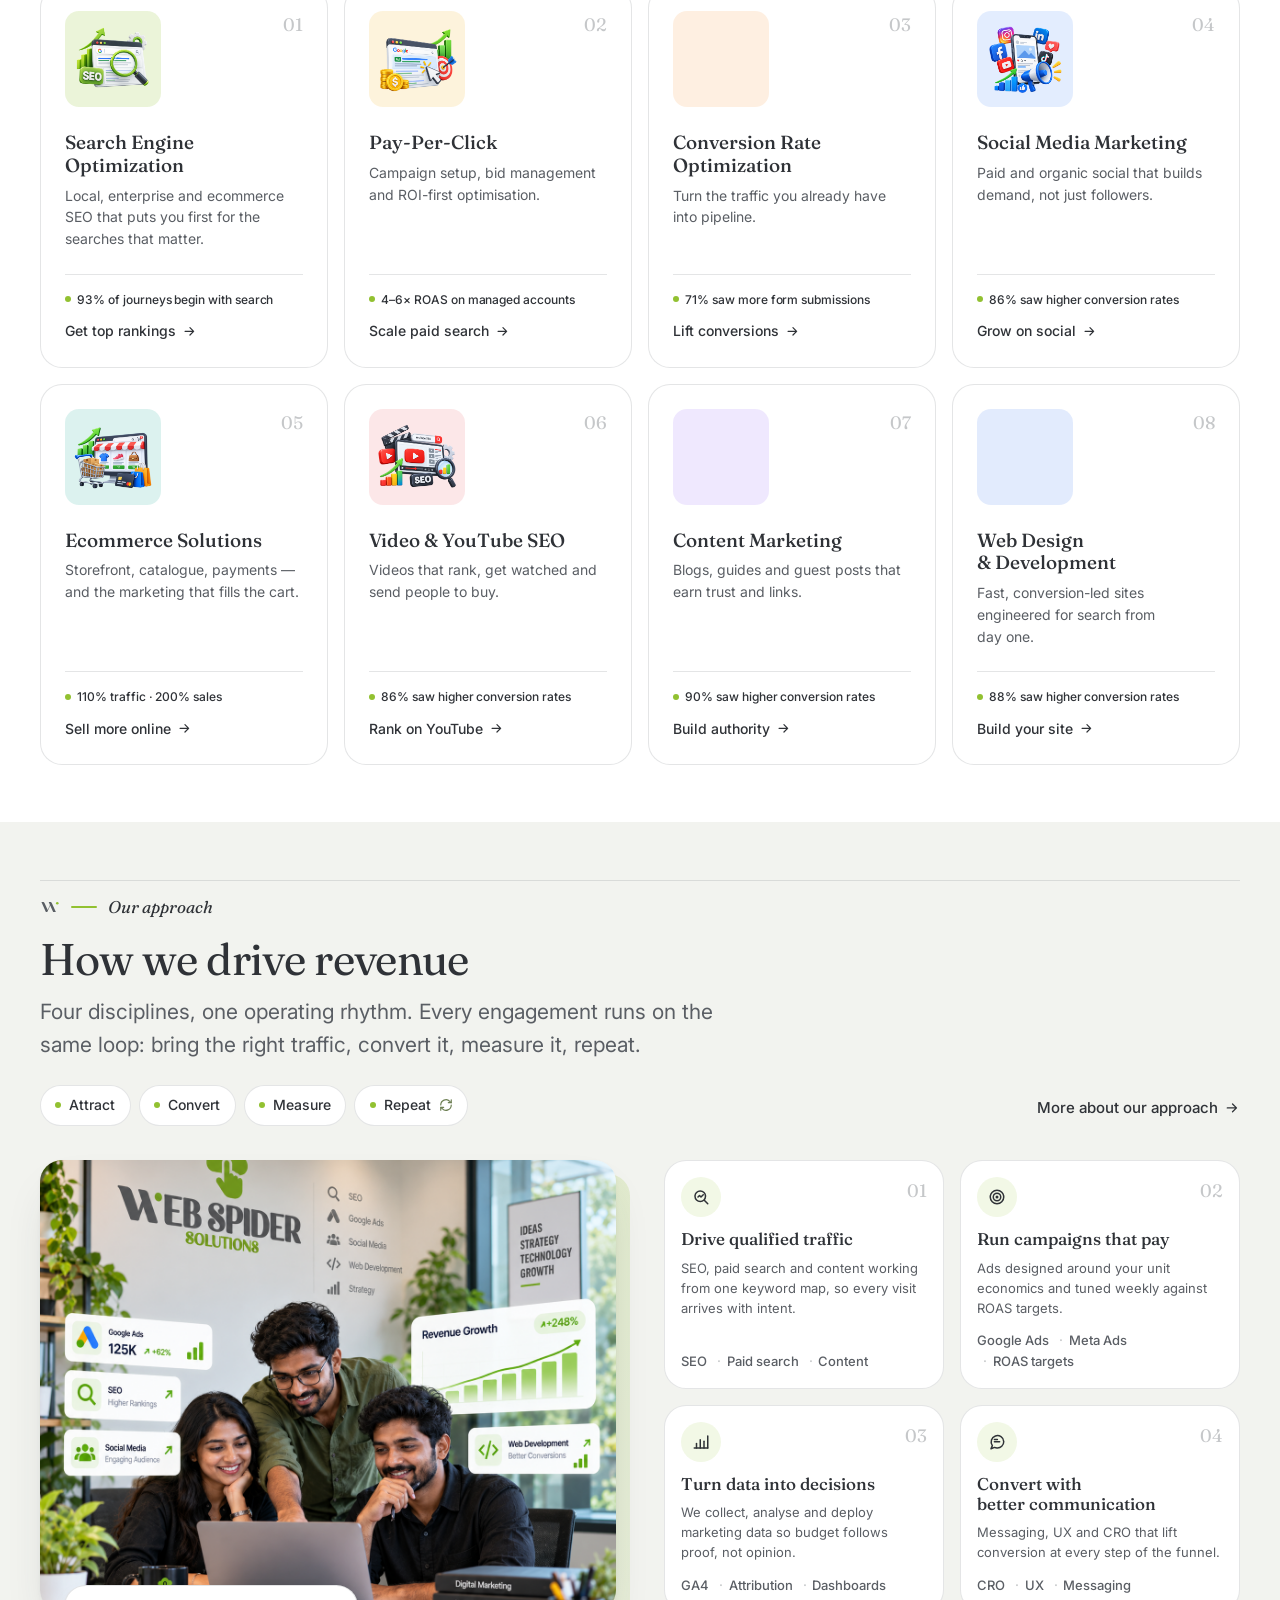
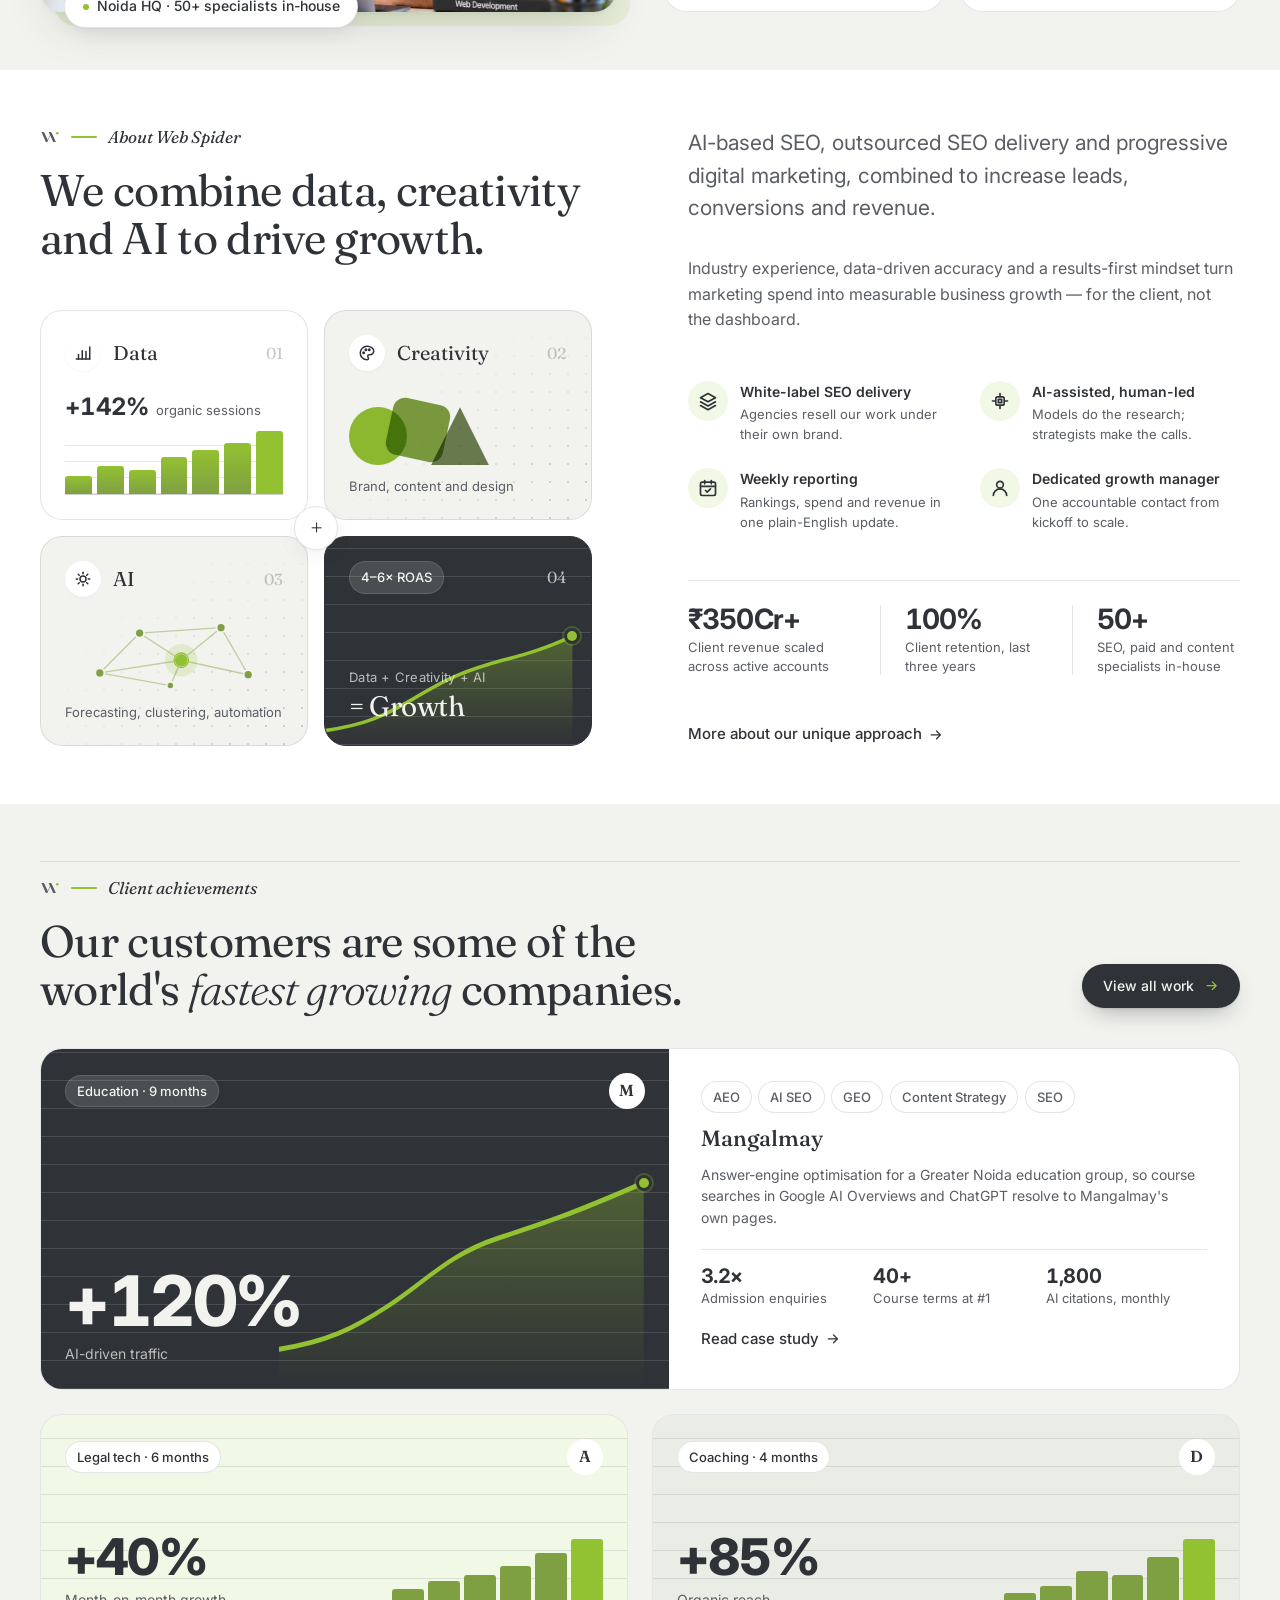
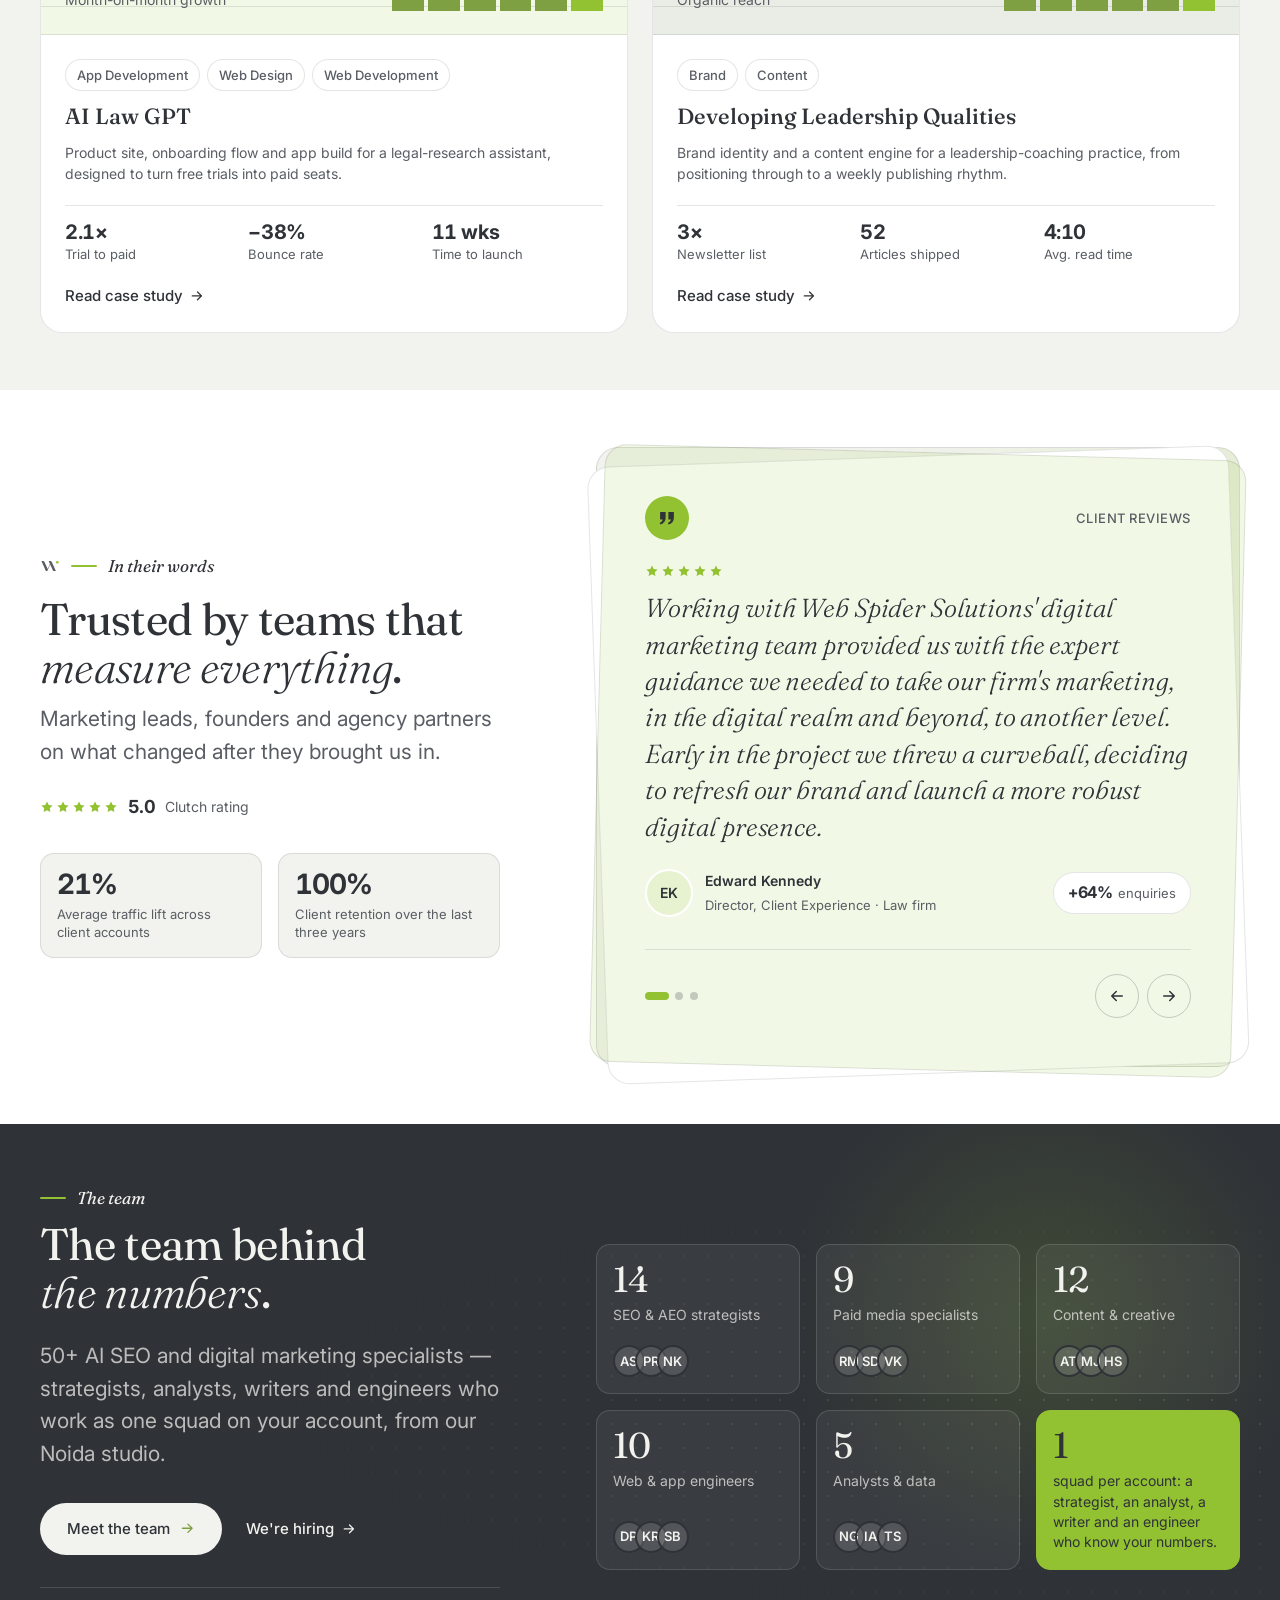
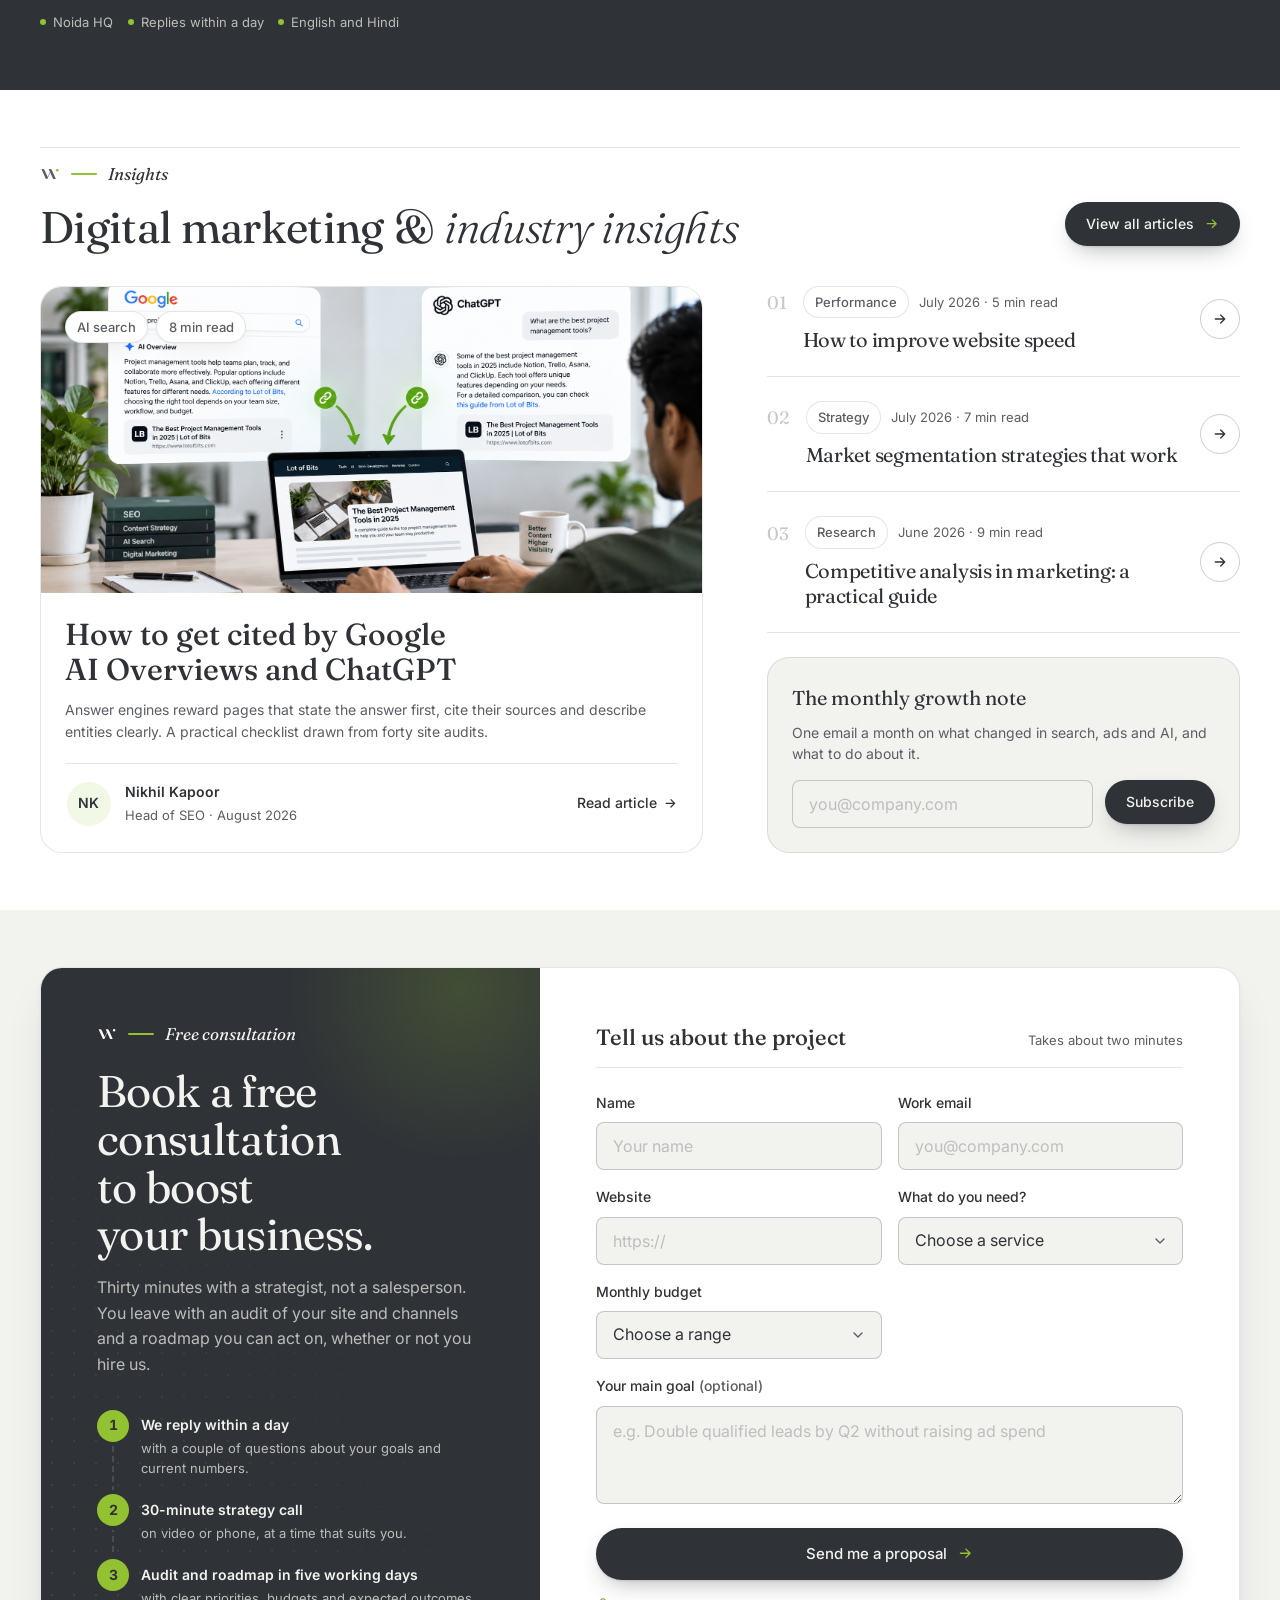
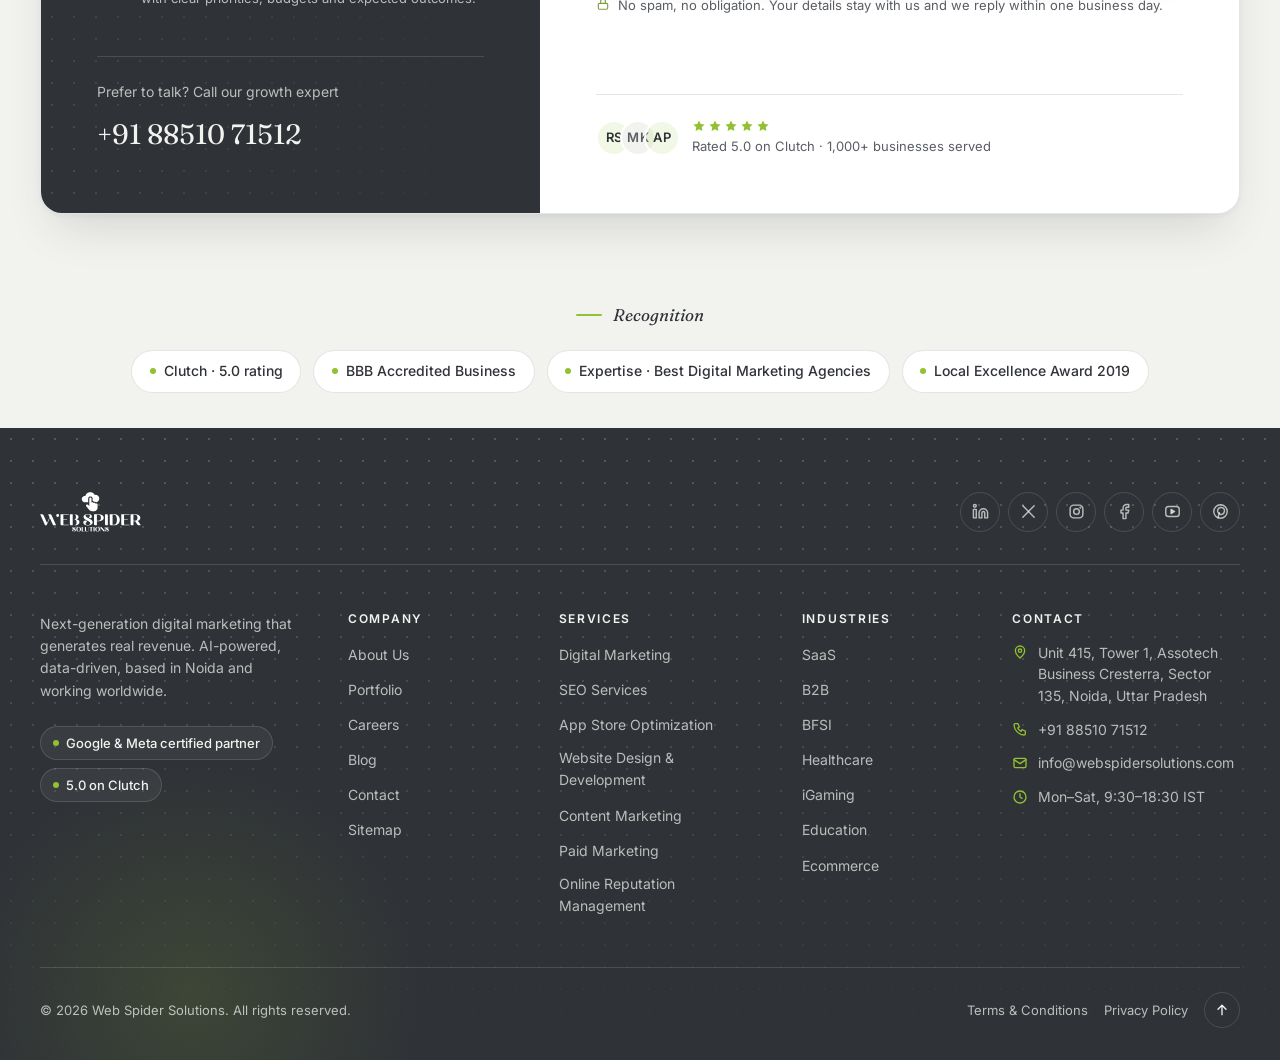
==== commit 0bdf5350: "Rebuild the Services mega menu The old panel was six columns of plain text with a dead quarter at th" ====
--- a/index.html
+++ b/index.html
@@ -35,67 +35,137 @@
               <svg viewBox="0 0 24 24" fill="none" stroke="currentColor" stroke-width="2" stroke-linecap="round" stroke-linejoin="round" aria-hidden="true"><path d="m6 9 6 6 6-6"/></svg>
             </button>
             <div class="menu menu--mega" id="menu-services">
-              <div class="menu__panel">
-                <div class="menu__grid">
-                  <div class="menu__group">
-                    <a class="menu__title" href="#">SEO Services</a>
-                    <p class="menu__desc">Rank for the searches that turn into revenue.</p>
-                    <ul>
-                      <li><a href="#">Enterprise SEO</a></li>
-                      <li><a href="#">Ecommerce SEO</a></li>
-                      <li><a href="#">AI SEO &amp; GEO</a></li>
-                      <li><a href="#">Local SEO</a></li>
-                      <li><a href="#">Online Reputation Management</a></li>
+              <div class="menu__panel menu__panel--mega">
+                <div class="menu__layout">
+                  <div class="menu__grid">
+                    <div class="menu__group" style="--i: 0">
+                      <a class="menu__title" href="#">
+                        <span class="menu__icon" aria-hidden="true">
+                          <svg viewBox="0 0 24 24" fill="none" stroke="currentColor" stroke-width="1.75" stroke-linecap="round" stroke-linejoin="round"><circle cx="11" cy="11" r="7"/><path d="m20 20-3.6-3.6M8.5 12l2 2 4-4.5"/></svg>
+                        </span>
+                        <span>SEO Services</span>
+                      </a>
+                      <p class="menu__desc">Rank for the searches that turn into revenue.</p>
+                      <ul class="menu__links">
+                        <li><a href="#"><span>Enterprise SEO</span><svg viewBox="0 0 24 24" fill="none" stroke="currentColor" stroke-width="2" stroke-linecap="round" stroke-linejoin="round" aria-hidden="true"><path d="M5 12h14M13 6l6 6-6 6"/></svg></a></li>
+                        <li><a href="#"><span>Ecommerce SEO</span><svg viewBox="0 0 24 24" fill="none" stroke="currentColor" stroke-width="2" stroke-linecap="round" stroke-linejoin="round" aria-hidden="true"><path d="M5 12h14M13 6l6 6-6 6"/></svg></a></li>
+                        <li><a href="#"><span>AI SEO &amp; GEO</span><svg viewBox="0 0 24 24" fill="none" stroke="currentColor" stroke-width="2" stroke-linecap="round" stroke-linejoin="round" aria-hidden="true"><path d="M5 12h14M13 6l6 6-6 6"/></svg></a></li>
+                        <li><a href="#"><span>Local SEO</span><svg viewBox="0 0 24 24" fill="none" stroke="currentColor" stroke-width="2" stroke-linecap="round" stroke-linejoin="round" aria-hidden="true"><path d="M5 12h14M13 6l6 6-6 6"/></svg></a></li>
+                        <li><a href="#"><span>Online Reputation Management</span><svg viewBox="0 0 24 24" fill="none" stroke="currentColor" stroke-width="2" stroke-linecap="round" stroke-linejoin="round" aria-hidden="true"><path d="M5 12h14M13 6l6 6-6 6"/></svg></a></li>
+                      </ul>
+                    </div>
+                    <div class="menu__group" style="--i: 1">
+                      <a class="menu__title" href="#">
+                        <span class="menu__icon" aria-hidden="true">
+                          <svg viewBox="0 0 24 24" fill="none" stroke="currentColor" stroke-width="1.75" stroke-linecap="round" stroke-linejoin="round"><circle cx="12" cy="12" r="8"/><circle cx="12" cy="12" r="3.5"/><path d="M12 4V2M12 22v-2M4 12H2M22 12h-2"/></svg>
+                        </span>
+                        <span>Paid Marketing</span>
+                      </a>
+                      <p class="menu__desc">Campaigns tuned weekly against ROAS targets.</p>
+                      <ul class="menu__links">
+                        <li><a href="#"><span>PPC Management</span><svg viewBox="0 0 24 24" fill="none" stroke="currentColor" stroke-width="2" stroke-linecap="round" stroke-linejoin="round" aria-hidden="true"><path d="M5 12h14M13 6l6 6-6 6"/></svg></a></li>
+                        <li><a href="#"><span>Remarketing</span><svg viewBox="0 0 24 24" fill="none" stroke="currentColor" stroke-width="2" stroke-linecap="round" stroke-linejoin="round" aria-hidden="true"><path d="M5 12h14M13 6l6 6-6 6"/></svg></a></li>
+                        <li><a href="#"><span>Mobile Ads</span><svg viewBox="0 0 24 24" fill="none" stroke="currentColor" stroke-width="2" stroke-linecap="round" stroke-linejoin="round" aria-hidden="true"><path d="M5 12h14M13 6l6 6-6 6"/></svg></a></li>
+                        <li><a href="#"><span>Amazon Ads</span><svg viewBox="0 0 24 24" fill="none" stroke="currentColor" stroke-width="2" stroke-linecap="round" stroke-linejoin="round" aria-hidden="true"><path d="M5 12h14M13 6l6 6-6 6"/></svg></a></li>
+                      </ul>
+                    </div>
+                    <div class="menu__group" style="--i: 2">
+                      <a class="menu__title" href="#">
+                        <span class="menu__icon" aria-hidden="true">
+                          <svg viewBox="0 0 24 24" fill="none" stroke="currentColor" stroke-width="1.75" stroke-linecap="round" stroke-linejoin="round"><path d="M4 14V9a1 1 0 0 1 1-1h3l6-4v15l-6-4H5a1 1 0 0 1-1-1Z"/><path d="M18 9.5a4 4 0 0 1 0 5"/></svg>
+                        </span>
+                        <span>Digital Marketing</span>
+                      </a>
+                      <p class="menu__desc">Every channel, one growth plan.</p>
+                      <ul class="menu__links">
+                        <li><a href="#"><span>Social Media Marketing</span><svg viewBox="0 0 24 24" fill="none" stroke="currentColor" stroke-width="2" stroke-linecap="round" stroke-linejoin="round" aria-hidden="true"><path d="M5 12h14M13 6l6 6-6 6"/></svg></a></li>
+                        <li><a href="#"><span>YouTube Marketing</span><svg viewBox="0 0 24 24" fill="none" stroke="currentColor" stroke-width="2" stroke-linecap="round" stroke-linejoin="round" aria-hidden="true"><path d="M5 12h14M13 6l6 6-6 6"/></svg></a></li>
+                        <li><a href="#"><span>Ecommerce Marketing</span><svg viewBox="0 0 24 24" fill="none" stroke="currentColor" stroke-width="2" stroke-linecap="round" stroke-linejoin="round" aria-hidden="true"><path d="M5 12h14M13 6l6 6-6 6"/></svg></a></li>
+                        <li><a href="#"><span>Affiliate Marketing</span><svg viewBox="0 0 24 24" fill="none" stroke="currentColor" stroke-width="2" stroke-linecap="round" stroke-linejoin="round" aria-hidden="true"><path d="M5 12h14M13 6l6 6-6 6"/></svg></a></li>
+                        <li><a href="#"><span>Email Marketing</span><svg viewBox="0 0 24 24" fill="none" stroke="currentColor" stroke-width="2" stroke-linecap="round" stroke-linejoin="round" aria-hidden="true"><path d="M5 12h14M13 6l6 6-6 6"/></svg></a></li>
+                      </ul>
+                    </div>
+                    <div class="menu__group" style="--i: 3">
+                      <a class="menu__title" href="#">
+                        <span class="menu__icon" aria-hidden="true">
+                          <svg viewBox="0 0 24 24" fill="none" stroke="currentColor" stroke-width="1.75" stroke-linecap="round" stroke-linejoin="round"><path d="M5 4.5h9l5 5V19a1 1 0 0 1-1 1H5a1 1 0 0 1-1-1V5.5a1 1 0 0 1 1-1Z"/><path d="M13.5 4.5v5.5H19M8 14h7M8 17h4"/></svg>
+                        </span>
+                        <span>Content Marketing</span>
+                      </a>
+                      <p class="menu__desc">Content that earns trust, links and rankings.</p>
+                      <ul class="menu__links">
+                        <li><a href="#"><span>Content Strategy</span><svg viewBox="0 0 24 24" fill="none" stroke="currentColor" stroke-width="2" stroke-linecap="round" stroke-linejoin="round" aria-hidden="true"><path d="M5 12h14M13 6l6 6-6 6"/></svg></a></li>
+                        <li><a href="#"><span>Blog &amp; Guest Posting</span><svg viewBox="0 0 24 24" fill="none" stroke="currentColor" stroke-width="2" stroke-linecap="round" stroke-linejoin="round" aria-hidden="true"><path d="M5 12h14M13 6l6 6-6 6"/></svg></a></li>
+                        <li><a href="#"><span>Infographics</span><svg viewBox="0 0 24 24" fill="none" stroke="currentColor" stroke-width="2" stroke-linecap="round" stroke-linejoin="round" aria-hidden="true"><path d="M5 12h14M13 6l6 6-6 6"/></svg></a></li>
+                      </ul>
+                    </div>
+                    <div class="menu__group" style="--i: 4">
+                      <a class="menu__title" href="#">
+                        <span class="menu__icon" aria-hidden="true">
+                          <svg viewBox="0 0 24 24" fill="none" stroke="currentColor" stroke-width="1.75" stroke-linecap="round" stroke-linejoin="round"><path d="m8.5 9-3.5 3 3.5 3M15.5 9l3.5 3-3.5 3M13.5 6l-3 12"/></svg>
+                        </span>
+                        <span>Design &amp; Development</span>
+                      </a>
+                      <p class="menu__desc">Fast, conversion-led sites and apps.</p>
+                      <ul class="menu__links">
+                        <li><a href="#"><span>Website Design</span><svg viewBox="0 0 24 24" fill="none" stroke="currentColor" stroke-width="2" stroke-linecap="round" stroke-linejoin="round" aria-hidden="true"><path d="M5 12h14M13 6l6 6-6 6"/></svg></a></li>
+                        <li><a href="#"><span>Web Development</span><svg viewBox="0 0 24 24" fill="none" stroke="currentColor" stroke-width="2" stroke-linecap="round" stroke-linejoin="round" aria-hidden="true"><path d="M5 12h14M13 6l6 6-6 6"/></svg></a></li>
+                        <li><a href="#"><span>Ecommerce Development</span><svg viewBox="0 0 24 24" fill="none" stroke="currentColor" stroke-width="2" stroke-linecap="round" stroke-linejoin="round" aria-hidden="true"><path d="M5 12h14M13 6l6 6-6 6"/></svg></a></li>
+                        <li><a href="#"><span>App Development</span><svg viewBox="0 0 24 24" fill="none" stroke="currentColor" stroke-width="2" stroke-linecap="round" stroke-linejoin="round" aria-hidden="true"><path d="M5 12h14M13 6l6 6-6 6"/></svg></a></li>
+                      </ul>
+                    </div>
+                    <div class="menu__group" style="--i: 5">
+                      <a class="menu__title" href="#">
+                        <span class="menu__icon" aria-hidden="true">
+                          <svg viewBox="0 0 24 24" fill="none" stroke="currentColor" stroke-width="1.75" stroke-linecap="round" stroke-linejoin="round"><rect x="7" y="3" width="10" height="18" rx="2.5"/><path d="M11 17.5h2"/></svg>
+                        </span>
+                        <span>App Marketing</span>
+                      </a>
+                      <p class="menu__desc">Get found and installed on the stores.</p>
+                      <ul class="menu__links">
+                        <li><a href="#"><span>App Store Optimization</span><svg viewBox="0 0 24 24" fill="none" stroke="currentColor" stroke-width="2" stroke-linecap="round" stroke-linejoin="round" aria-hidden="true"><path d="M5 12h14M13 6l6 6-6 6"/></svg></a></li>
+                        <li><a href="#"><span>App Install Campaigns</span><svg viewBox="0 0 24 24" fill="none" stroke="currentColor" stroke-width="2" stroke-linecap="round" stroke-linejoin="round" aria-hidden="true"><path d="M5 12h14M13 6l6 6-6 6"/></svg></a></li>
+                      </ul>
+                    </div>
+                  </div>
+
+                  <aside class="menu__feature" aria-label="Free growth audit">
+                    <span class="menu__feature-eyebrow">Free growth audit</span>
+                    <p class="menu__feature-title">Find the revenue your site is leaving behind</p>
+                    <p class="menu__feature-text">A senior strategist reviews your search, paid and conversion performance, then sends back a prioritised plan.</p>
+                    <ul class="menu__feature-list">
+                      <li>
+                        <svg viewBox="0 0 24 24" fill="none" stroke="currentColor" stroke-width="2.5" stroke-linecap="round" stroke-linejoin="round" aria-hidden="true"><path d="m5 12.5 4.5 4.5L19 7"/></svg>
+                        Technical &amp; content gap analysis
+                      </li>
+                      <li>
+                        <svg viewBox="0 0 24 24" fill="none" stroke="currentColor" stroke-width="2.5" stroke-linecap="round" stroke-linejoin="round" aria-hidden="true"><path d="m5 12.5 4.5 4.5L19 7"/></svg>
+                        Wasted ad spend, line by line
+                      </li>
+                      <li>
+                        <svg viewBox="0 0 24 24" fill="none" stroke="currentColor" stroke-width="2.5" stroke-linecap="round" stroke-linejoin="round" aria-hidden="true"><path d="m5 12.5 4.5 4.5L19 7"/></svg>
+                        A 90-day priority roadmap
+                      </li>
                     </ul>
-                  </div>
-                  <div class="menu__group">
-                    <a class="menu__title" href="#">Paid Marketing</a>
-                    <p class="menu__desc">Campaigns tuned weekly against ROAS targets.</p>
-                    <ul>
-                      <li><a href="#">PPC Management</a></li>
-                      <li><a href="#">Remarketing</a></li>
-                      <li><a href="#">Mobile Ads</a></li>
-                      <li><a href="#">Amazon Ads</a></li>
+                    <a class="btn btn--light btn--sm btn--block" href="#contact">
+                      Get a free audit
+                      <svg viewBox="0 0 24 24" fill="none" stroke="currentColor" stroke-width="2" stroke-linecap="round" stroke-linejoin="round" aria-hidden="true"><path d="M5 12h14M13 6l6 6-6 6"/></svg>
+                    </a>
+                    <ul class="menu__feature-proof">
+                      <li><b>₹350Cr+</b><span>Client revenue scaled</span></li>
+                      <li><b>100%</b><span>3-year client retention</span></li>
+                      <li><b>1,000+</b><span>Customers served</span></li>
+                      <li><b>50+</b><span>In-house specialists</span></li>
                     </ul>
-                  </div>
-                  <div class="menu__group">
-                    <a class="menu__title" href="#">Digital Marketing</a>
-                    <p class="menu__desc">Every channel, one growth plan.</p>
-                    <ul>
-                      <li><a href="#">Social Media Marketing</a></li>
-                      <li><a href="#">YouTube Marketing</a></li>
-                      <li><a href="#">Ecommerce Marketing</a></li>
-                      <li><a href="#">Affiliate Marketing</a></li>
-                      <li><a href="#">Email Marketing</a></li>
-                    </ul>
-                  </div>
-                  <div class="menu__group">
-                    <a class="menu__title" href="#">Content Marketing</a>
-                    <p class="menu__desc">Content that earns trust, links and rankings.</p>
-                    <ul>
-                      <li><a href="#">Content Strategy</a></li>
-                      <li><a href="#">Blog &amp; Guest Posting</a></li>
-                      <li><a href="#">Infographics</a></li>
-                    </ul>
-                  </div>
-                  <div class="menu__group">
-                    <a class="menu__title" href="#">Design &amp; Development</a>
-                    <p class="menu__desc">Fast, conversion-led sites and apps.</p>
-                    <ul>
-                      <li><a href="#">Website Design</a></li>
-                      <li><a href="#">Web Development</a></li>
-                      <li><a href="#">Ecommerce Development</a></li>
-                      <li><a href="#">App Development</a></li>
-                    </ul>
-                  </div>
-                  <div class="menu__group">
-                    <a class="menu__title" href="#">App Marketing</a>
-                    <p class="menu__desc">Get found and installed on the stores.</p>
-                    <ul>
-                      <li><a href="#">App Store Optimization</a></li>
-                      <li><a href="#">App Install Campaigns</a></li>
-                    </ul>
-                  </div>
+                  </aside>
+                </div>
+
+                <div class="menu__foot">
+                  <a class="menu__foot-link" href="#services">
+                    Explore all services
+                    <svg viewBox="0 0 24 24" fill="none" stroke="currentColor" stroke-width="2" stroke-linecap="round" stroke-linejoin="round" aria-hidden="true"><path d="M5 12h14M13 6l6 6-6 6"/></svg>
+                  </a>
+                  <p class="menu__foot-note">Not sure which service you need? <a href="#contact">Talk to a strategist</a></p>
                 </div>
               </div>
             </div>
--- a/assets/css/components.css
+++ b/assets/css/components.css
@@ -181,6 +181,7 @@
 }
 
 .site-header__inner {
+  position: relative; /* offset parent for the mega menu */
   display: flex;
   align-items: center;
   justify-content: space-between;
@@ -214,19 +215,26 @@
   height: 42px;
 }
 
+/* Stretched to the full bar height so each item's box reaches the header's
+   bottom edge — that is where the dropdowns hang from, with no dead gap for
+   the pointer to fall through on the way down. */
 .site-nav {
-  position: relative;
   display: none;
+  align-self: stretch;
 }
 
 .site-nav__list {
   display: flex;
   align-items: center;
   gap: var(--space-2);
+  height: 100%;
 }
 
 .site-nav__item {
   position: relative;
+  display: flex;
+  align-items: center;
+  height: 100%;
 }
 
 .site-nav__link,
@@ -347,7 +355,10 @@
 }
 
 .menu__list a {
-  display: block;
+  display: flex;
+  align-items: center;
+  justify-content: space-between;
+  gap: 1.5rem;
   padding: 0.55rem 0.85rem;
   border-radius: var(--radius-sm);
   font-size: var(--text-ui);
@@ -356,65 +367,491 @@
   transition: background-color var(--dur-fast) var(--ease-out);
 }
 
+.menu__list a::after {
+  content: "";
+  width: 6px;
+  height: 6px;
+  border-radius: 50%;
+  background: var(--color-accent);
+  opacity: 0;
+  transform: scale(0.4);
+  transition:
+    opacity var(--dur-fast) var(--ease-out),
+    transform var(--dur-fast) var(--ease-out);
+}
+
 .menu__list a:hover {
   background: var(--color-accent-tint);
 }
 
-/* Mega menu positions against the nav, not the item. */
+.menu__list a:hover::after {
+  opacity: 1;
+  transform: scale(1);
+}
+
+/* --- Mega menu ------------------------------------------------------------------ */
+
+/* The mega panel is centred on the page, not on its nav item, and capped so it
+   always sits inside the header's gutters. Its offset parent is the header row. */
 .has-menu--mega {
   position: static;
 }
 
 .menu--mega {
-  width: min(940px, calc(100vw - var(--gutter) * 2));
+  width: min(1180px, calc(100% - var(--gutter) * 2));
+}
+
+/* Edge-to-edge children: the promo rail and the footer strip both bleed to the
+   panel's rounded corners, so the padding lives on the regions inside. */
+.menu__panel--mega {
+  padding: 0;
+  /* Last-resort ceiling below the compression steps at the end of this section:
+     it only engages on a viewport too short for even the compact panel. */
+  max-height: calc(100vh - var(--header-h) - 1.25rem);
+  max-height: calc(100dvh - var(--header-h) - 1.25rem);
+  overflow: hidden auto;
+  overscroll-behavior: contain;
+}
+
+.menu__layout {
+  display: grid;
+  grid-template-columns: minmax(0, 1fr) 306px;
 }
 
 .menu__grid {
   display: grid;
   grid-template-columns: repeat(3, minmax(0, 1fr));
-  gap: 0.25rem;
-  padding: 0.5rem;
-}
-
+  column-gap: 1rem;
+  row-gap: 0.55rem;
+  padding: 1.75rem 1.5rem;
+}
+
+/* Each group borrows the parent's rows, so the three titles, the three
+   descriptions and the three link lists in a row all share a baseline no
+   matter how many lines a description runs to. */
 .menu__group {
-  padding: 0.85rem 1rem;
-  border-radius: var(--radius);
-  transition: background-color var(--dur-fast) var(--ease-out);
-}
-
-.menu__group:hover {
-  background: var(--color-bg);
+  display: grid;
+  grid-template-rows: subgrid;
+  grid-row: span 3;
+  row-gap: 0.55rem;
+  padding-bottom: 1.1rem;
 }
 
 .menu__title {
-  display: block;
+  display: flex;
+  align-items: center;
+  gap: 0.6rem;
   font-weight: 600;
   font-size: var(--text-ui);
   color: var(--color-ink);
 }
 
-.menu__title:hover {
+.menu__icon {
+  display: grid;
+  place-items: center;
+  flex-shrink: 0;
+  width: 34px;
+  height: 34px;
+  border-radius: 11px;
+  background: var(--color-accent-tint);
+  color: var(--color-accent-3);
+}
+
+.menu__icon svg {
+  width: 18px;
+  height: 18px;
+}
+
+.menu__title:hover > span:last-child {
   text-decoration: underline;
   text-underline-offset: 0.2em;
-}
-
+  text-decoration-thickness: 1px;
+}
+
+/* min-height keeps the rule steady at two lines where subgrid is unsupported. */
 .menu__desc {
-  margin: 0.2rem 0 0.6rem;
+  margin: 0;
+  padding-bottom: 0.65rem;
+  border-bottom: 1px solid var(--color-line);
   font-size: var(--text-xs);
   color: var(--color-slate);
   line-height: 1.45;
-}
-
-.menu__group ul a {
-  display: block;
-  padding: 0.28rem 0;
+  min-height: calc(2.9em + 0.65rem);
+}
+
+.menu__links a {
+  display: flex;
+  align-items: center;
+  gap: 0.4rem;
+  padding: 0.3rem 0.5rem;
+  margin-left: -0.5rem;
+  border-radius: var(--radius-sm);
   font-size: var(--text-small);
   color: var(--color-slate);
-  transition: color var(--dur-fast) var(--ease-out);
-}
-
-.menu__group ul a:hover {
-  color: var(--color-ink);
+  transition:
+    color var(--dur-fast) var(--ease-out),
+    background-color var(--dur-fast) var(--ease-out);
+}
+
+.menu__links a svg {
+  width: 14px;
+  height: 14px;
+  flex-shrink: 0;
+  color: var(--color-accent-2);
+  opacity: 0;
+  transform: translateX(-4px);
+  transition:
+    opacity var(--dur-fast) var(--ease-out),
+    transform var(--dur-fast) var(--ease-out);
+}
+
+.menu__links a:hover {
+  color: var(--color-ink);
+  background: var(--color-accent-tint);
+}
+
+.menu__links a:hover svg {
+  opacity: 1;
+  transform: translateX(0);
+}
+
+
+/* Promo rail: Ink with a green glow in the corner. Green reads at ~6:1 on Ink,
+   so it is safe as text here — unlike on Bone. */
+.menu__feature {
+  display: flex;
+  flex-direction: column;
+  align-items: flex-start;
+  padding: 1.75rem 1.5rem;
+  background:
+    radial-gradient(120% 90% at 100% 0%, rgba(146, 193, 49, 0.32), transparent 62%),
+    var(--color-ink);
+  color: var(--color-on-dark);
+}
+
+.menu__feature-eyebrow {
+  display: inline-flex;
+  align-items: center;
+  gap: 0.45rem;
+  font-size: var(--text-eyebrow);
+  font-weight: 600;
+  letter-spacing: var(--tracking-eyebrow);
+  text-transform: uppercase;
+  color: var(--color-accent);
+}
+
+.menu__feature-eyebrow::before {
+  content: "";
+  width: 18px;
+  height: 2px;
+  border-radius: 2px;
+  background: var(--color-accent);
+}
+
+.menu__feature-title {
+  margin-top: 0.85rem;
+  font-family: var(--font-display);
+  font-size: 1.125rem;
+  line-height: var(--leading-heading);
+  letter-spacing: var(--tracking-heading);
+  font-weight: 600;
+}
+
+.menu__feature-text {
+  margin-top: 0.5rem;
+  font-size: var(--text-xs);
+  line-height: 1.55;
+  color: var(--color-on-dark-muted);
+}
+
+.menu__feature-list {
+  margin: 1rem 0 1.25rem;
+  display: grid;
+  gap: 0.5rem;
+  font-size: var(--text-xs);
+  color: var(--color-on-dark-muted);
+}
+
+.menu__feature-list li {
+  display: flex;
+  align-items: flex-start;
+  gap: 0.5rem;
+}
+
+.menu__feature-list svg {
+  width: 14px;
+  height: 14px;
+  flex-shrink: 0;
+  margin-top: 0.15rem;
+  color: var(--color-accent);
+}
+
+/* The auto margin only absorbs slack when the rail is the shorter column, so the
+   button carries its own clearance for when it is not. */
+.menu__feature .btn {
+  margin-bottom: 1.4rem;
+}
+
+/* Pinned to the foot of the rail: the same four numbers the stats band uses,
+   so the panel closes on proof rather than empty ground. */
+.menu__feature-proof {
+  width: 100%;
+  margin-top: auto;
+  padding-top: 1.25rem;
+  border-top: 1px solid var(--color-line-on-dark);
+  display: grid;
+  grid-template-columns: repeat(2, minmax(0, 1fr));
+  gap: 0.9rem 1rem;
+}
+
+.menu__feature-proof li {
+  display: grid;
+  gap: 0.1rem;
+}
+
+.menu__feature-proof b {
+  font-family: var(--font-display);
+  font-size: 1.0625rem;
+  font-weight: 600;
+  line-height: 1.1;
+  letter-spacing: var(--tracking-heading);
+  color: var(--color-on-dark);
+  font-variant-numeric: tabular-nums;
+}
+
+.menu__feature-proof span {
+  font-size: 0.6875rem;
+  line-height: 1.35;
+  color: var(--color-on-dark-muted);
+}
+
+/* Footer strip: one obvious way onward for anyone who did not find their service. */
+.menu__foot {
+  display: flex;
+  align-items: center;
+  justify-content: space-between;
+  gap: var(--space-4);
+  padding: 0.9rem 1.5rem;
+  background: var(--color-bg);
+  border-top: 1px solid var(--color-line);
+}
+
+.menu__foot-link {
+  display: inline-flex;
+  align-items: center;
+  gap: 0.5rem;
+  font-size: var(--text-small);
+  font-weight: 600;
+  color: var(--color-ink);
+}
+
+.menu__foot-link svg {
+  width: 16px;
+  height: 16px;
+  color: var(--color-accent-2);
+  transition: transform var(--dur) var(--ease-out);
+}
+
+.menu__foot-link:hover svg {
+  transform: translateX(4px);
+}
+
+.menu__foot-note {
+  font-size: var(--text-xs);
+  color: var(--color-slate);
+}
+
+.menu__foot-note a {
+  color: var(--color-ink);
+  font-weight: 500;
+  text-decoration: underline;
+  text-decoration-color: var(--color-accent);
+  text-decoration-thickness: 2px;
+  text-underline-offset: 0.2em;
+}
+
+.menu__foot-note a:hover {
+  text-decoration-color: var(--color-accent-3);
+}
+
+/* Content lifts in behind the panel, column by column. */
+.menu--mega .menu__group,
+.menu--mega .menu__feature-eyebrow,
+.menu--mega .menu__feature-title,
+.menu--mega .menu__feature-text,
+.menu--mega .menu__feature-list,
+.menu--mega .menu__feature .btn,
+.menu--mega .menu__feature-proof {
+  opacity: 0;
+  transform: translateY(8px);
+  transition:
+    opacity var(--dur) var(--ease-out),
+    transform var(--dur) var(--ease-out);
+}
+
+.has-menu:hover > .menu--mega .menu__group,
+.has-menu.is-open > .menu--mega .menu__group,
+.menu--mega:focus-within .menu__group,
+.has-menu:hover > .menu--mega .menu__feature > *,
+.has-menu.is-open > .menu--mega .menu__feature > *,
+.menu--mega:focus-within .menu__feature > * {
+  opacity: 1;
+  transform: translateY(0);
+  transition-delay: calc(60ms + var(--i, 0) * 45ms);
+}
+
+.menu__feature > *:nth-child(1) { --i: 1; }
+.menu__feature > *:nth-child(2) { --i: 2; }
+.menu__feature > *:nth-child(3) { --i: 3; }
+.menu__feature > *:nth-child(4) { --i: 4; }
+.menu__feature > *:nth-child(5) { --i: 5; }
+.menu__feature > *:nth-child(6) { --i: 6; }
+@media (prefers-reduced-motion: reduce) {
+  .menu--mega .menu__group,
+  .menu--mega .menu__feature > * {
+    transition-delay: 0s !important;
+  }
+}
+
+/* Narrow laptops: tighten the rail and the padding rather than drop a column,
+   so the panel never grows a third row and runs past the fold. */
+@media (max-width: 1179px) {
+  .menu__layout {
+    grid-template-columns: minmax(0, 1fr) 264px;
+  }
+
+  .menu__grid,
+  .menu__feature {
+    padding: 1.4rem 1.15rem;
+  }
+
+  .menu__grid {
+    column-gap: 0.75rem;
+  }
+
+  .menu__foot {
+    padding: 0.8rem 1.15rem;
+  }
+}
+
+/* Short viewports (a laptop at 125–200% browser zoom, mostly): the panel gives
+   up padding first, then the descriptions, then the rail's supporting copy —
+   it compresses to fit rather than growing a scrollbar. */
+@media (max-height: 900px) {
+  .menu__grid,
+  .menu__feature {
+    padding: 1.25rem;
+  }
+
+  .menu__grid {
+    row-gap: 0.45rem;
+  }
+
+  .menu__group {
+    padding-bottom: 0.85rem;
+  }
+
+  .menu__links a {
+    padding: 0.22rem 0.5rem;
+  }
+
+  .menu__foot {
+    padding: 0.7rem 1.25rem;
+  }
+
+  .menu__feature-list {
+    margin: 0.8rem 0 1rem;
+  }
+
+  .menu__feature-proof {
+    padding-top: 0.9rem;
+    gap: 0.7rem 1rem;
+  }
+}
+
+/* The descriptions go, and the rule that sat under them moves up to the title —
+   so the columns keep their alignment without the subgrid. */
+@media (max-height: 800px) {
+  .menu__group {
+    display: block;
+    padding-bottom: 0.9rem;
+  }
+
+  .menu__desc {
+    display: none;
+  }
+
+  .menu__title {
+    margin-bottom: 0.55rem;
+    padding-bottom: 0.55rem;
+    border-bottom: 1px solid var(--color-line);
+  }
+
+  .menu__icon {
+    width: 30px;
+    height: 30px;
+    border-radius: 10px;
+  }
+
+  .menu__icon svg {
+    width: 16px;
+    height: 16px;
+  }
+
+  .menu__feature-title {
+    margin-top: 0.65rem;
+    font-size: 1.0625rem;
+  }
+
+  /* The paragraph goes and the ticks stay: they carry the same promise in a
+     third of the height, which is what keeps the rail from feeling packed. */
+  .menu__feature-text {
+    display: none;
+  }
+
+  .menu__feature-list {
+    margin: 1.05rem 0 1.15rem;
+    gap: 0.6rem;
+  }
+
+  .menu__feature .btn {
+    margin-bottom: 1.25rem;
+  }
+}
+
+@media (max-height: 680px) {
+  .menu__grid,
+  .menu__feature {
+    padding: 1rem;
+  }
+
+  .menu__links a {
+    padding: 0.15rem 0.5rem;
+    font-size: var(--text-xs);
+  }
+
+  .menu__feature-title {
+    margin-top: 0.5rem;
+    font-size: 1rem;
+  }
+
+  .menu__feature-list {
+    margin: 0.85rem 0 0.95rem;
+    gap: 0.5rem;
+  }
+
+  .menu__feature .btn {
+    margin-bottom: 0.9rem;
+  }
+
+  .menu__feature-proof {
+    padding-top: 0.9rem;
+    gap: 0.55rem 1rem;
+  }
+
+  .menu__foot {
+    padding: 0.6rem 1rem;
+  }
 }
 
 /* --- Mobile navigation ----------------------------------------------------------- */
